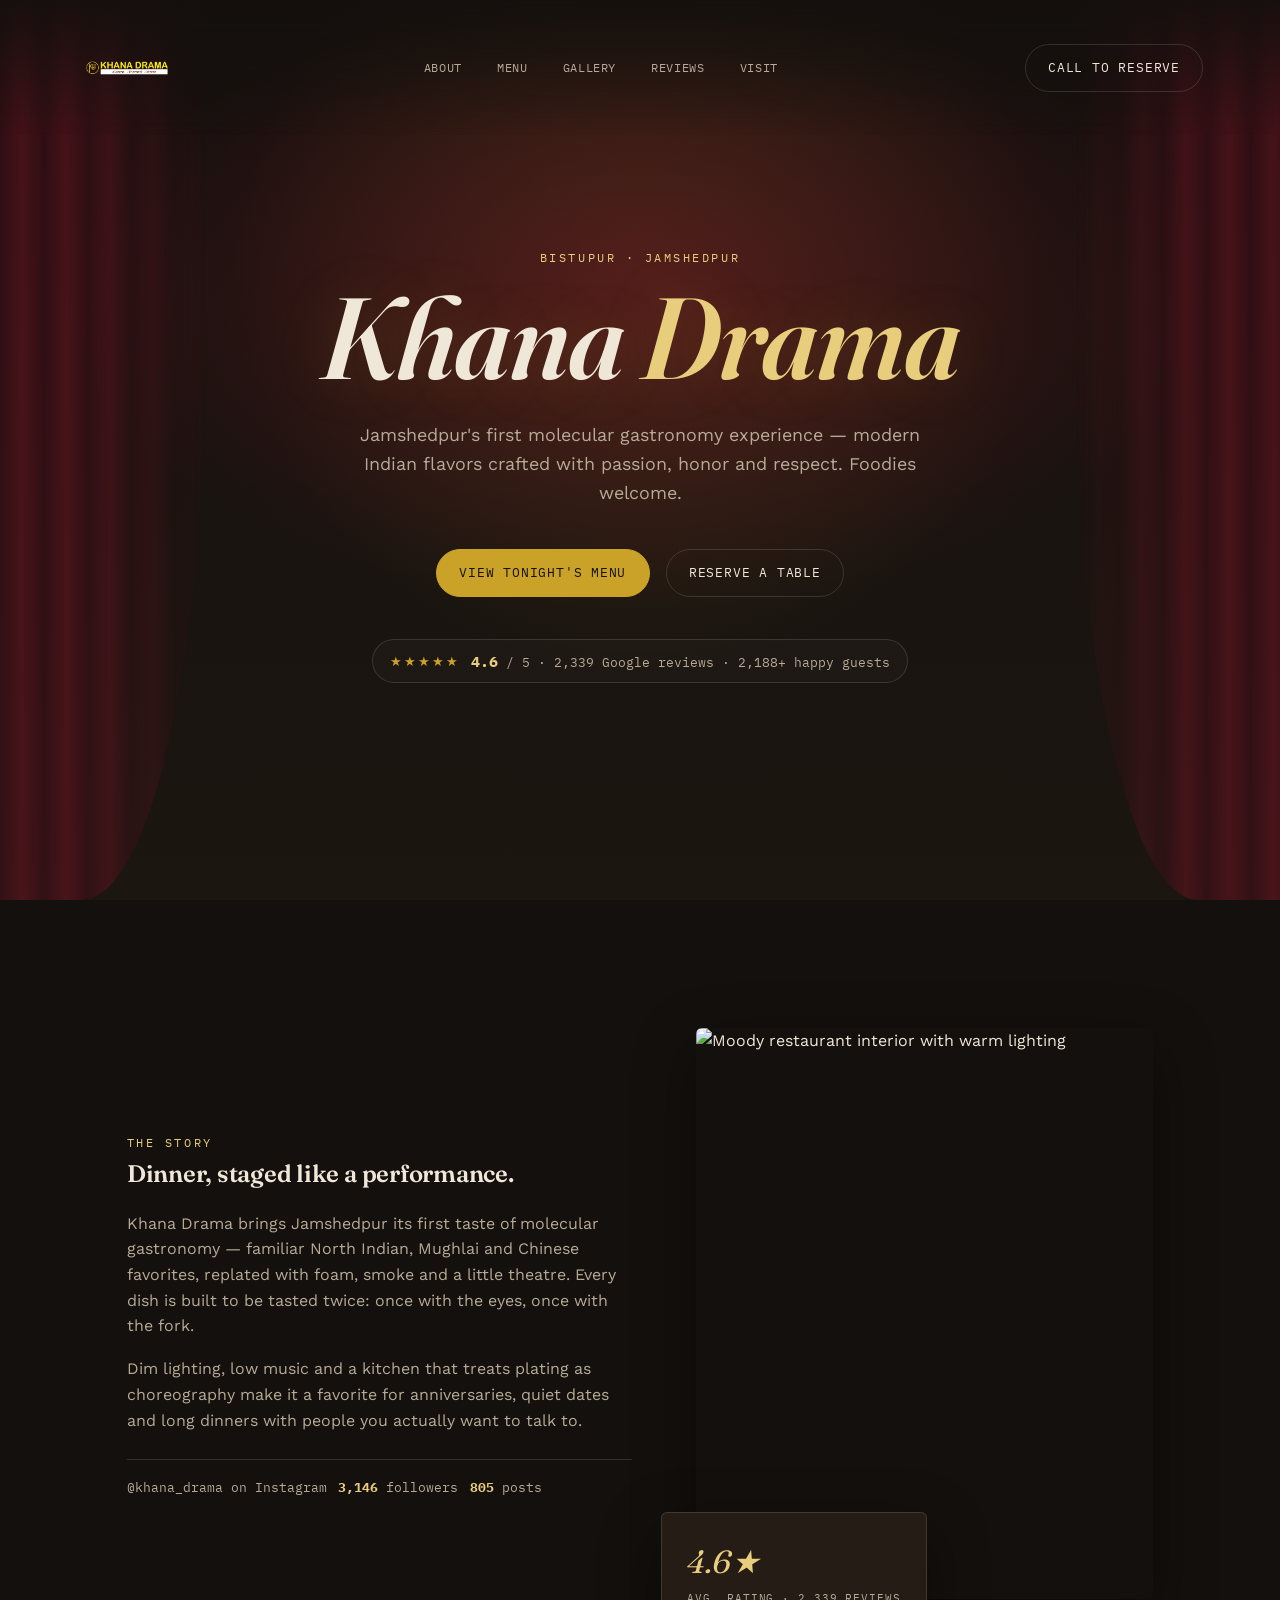
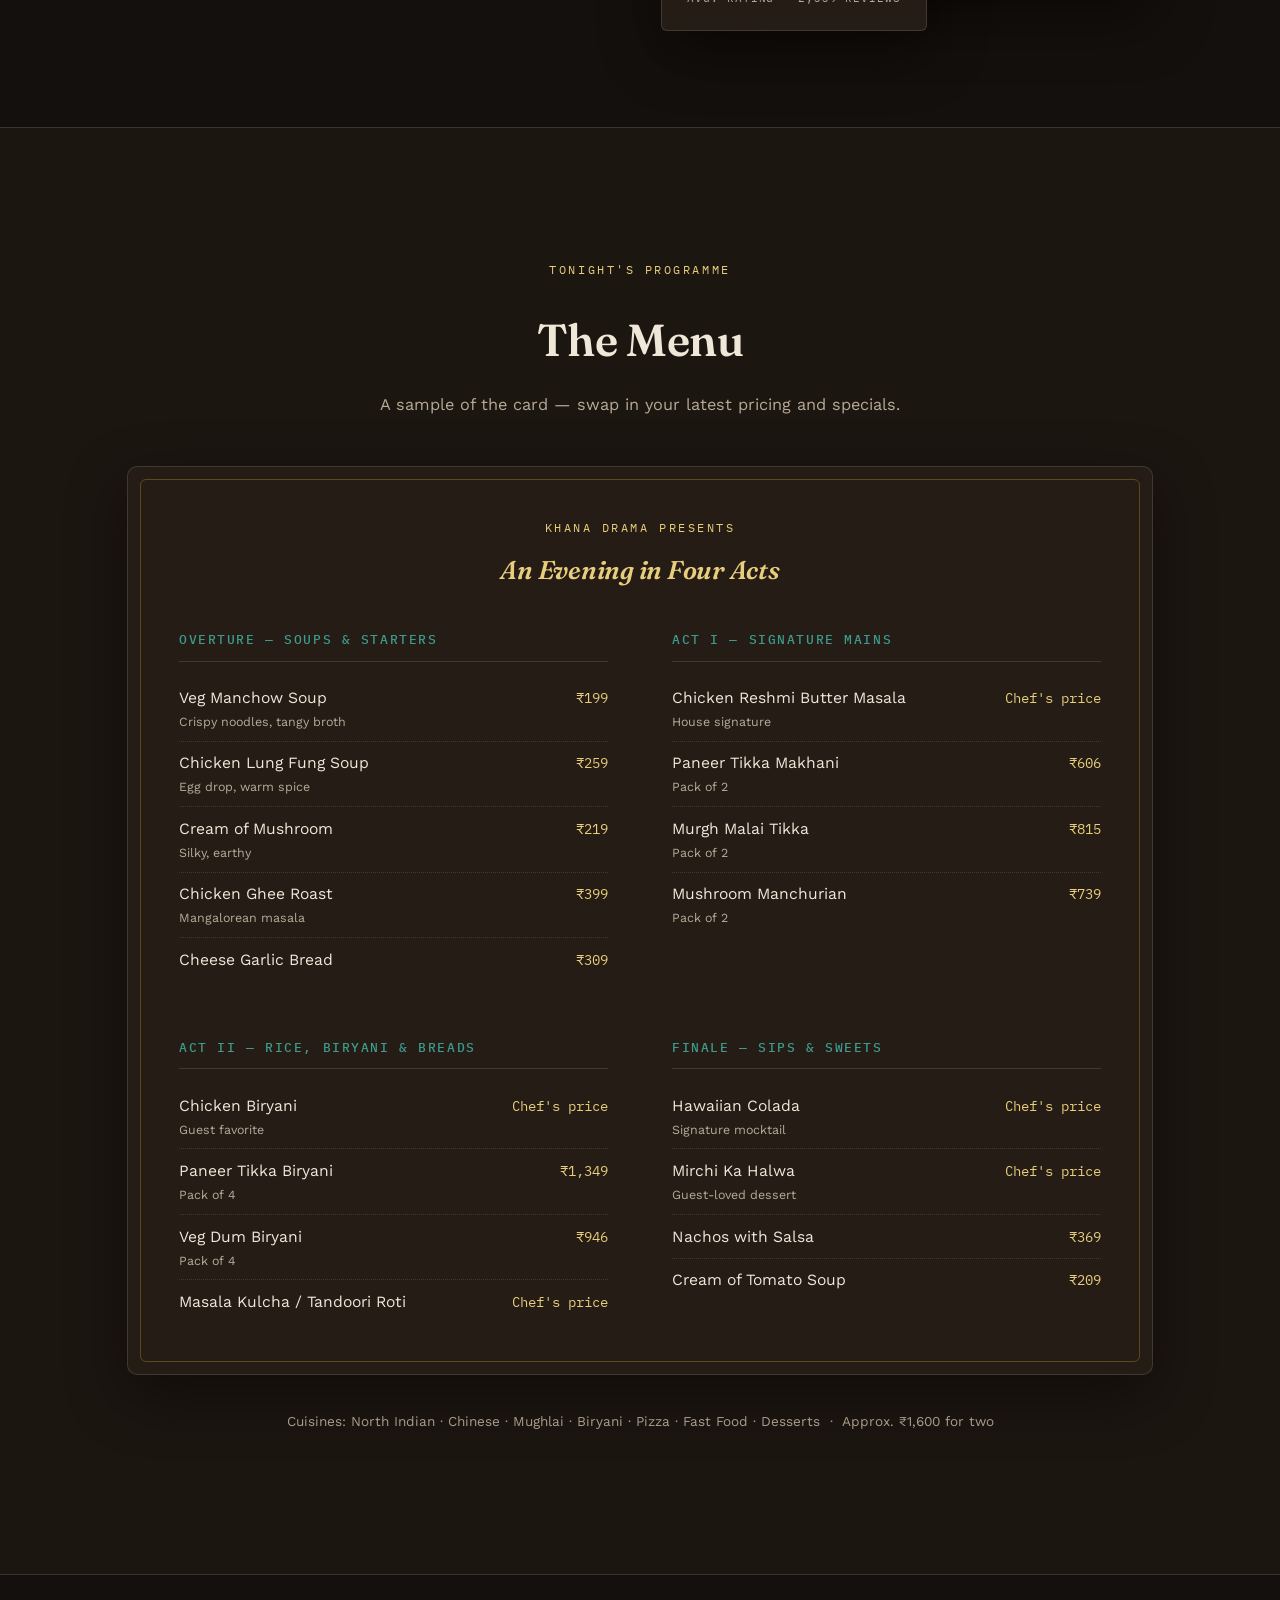
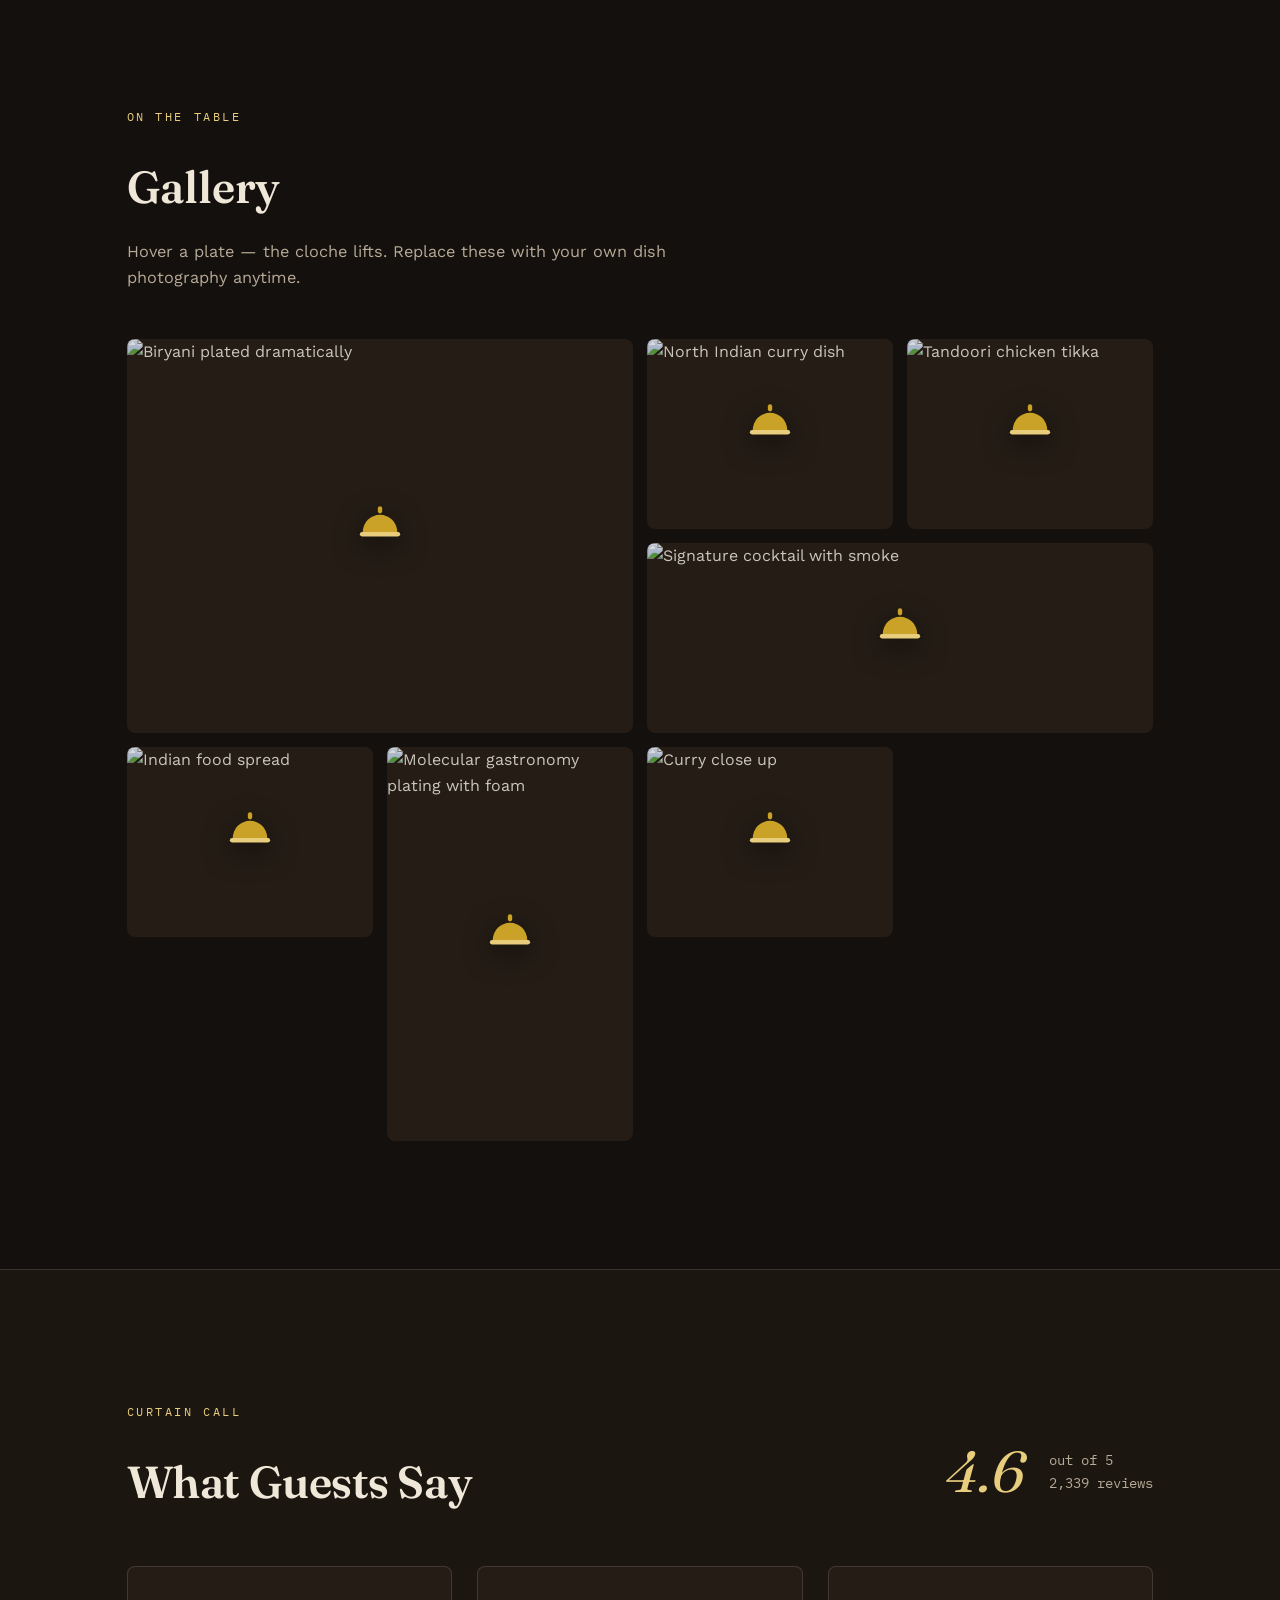
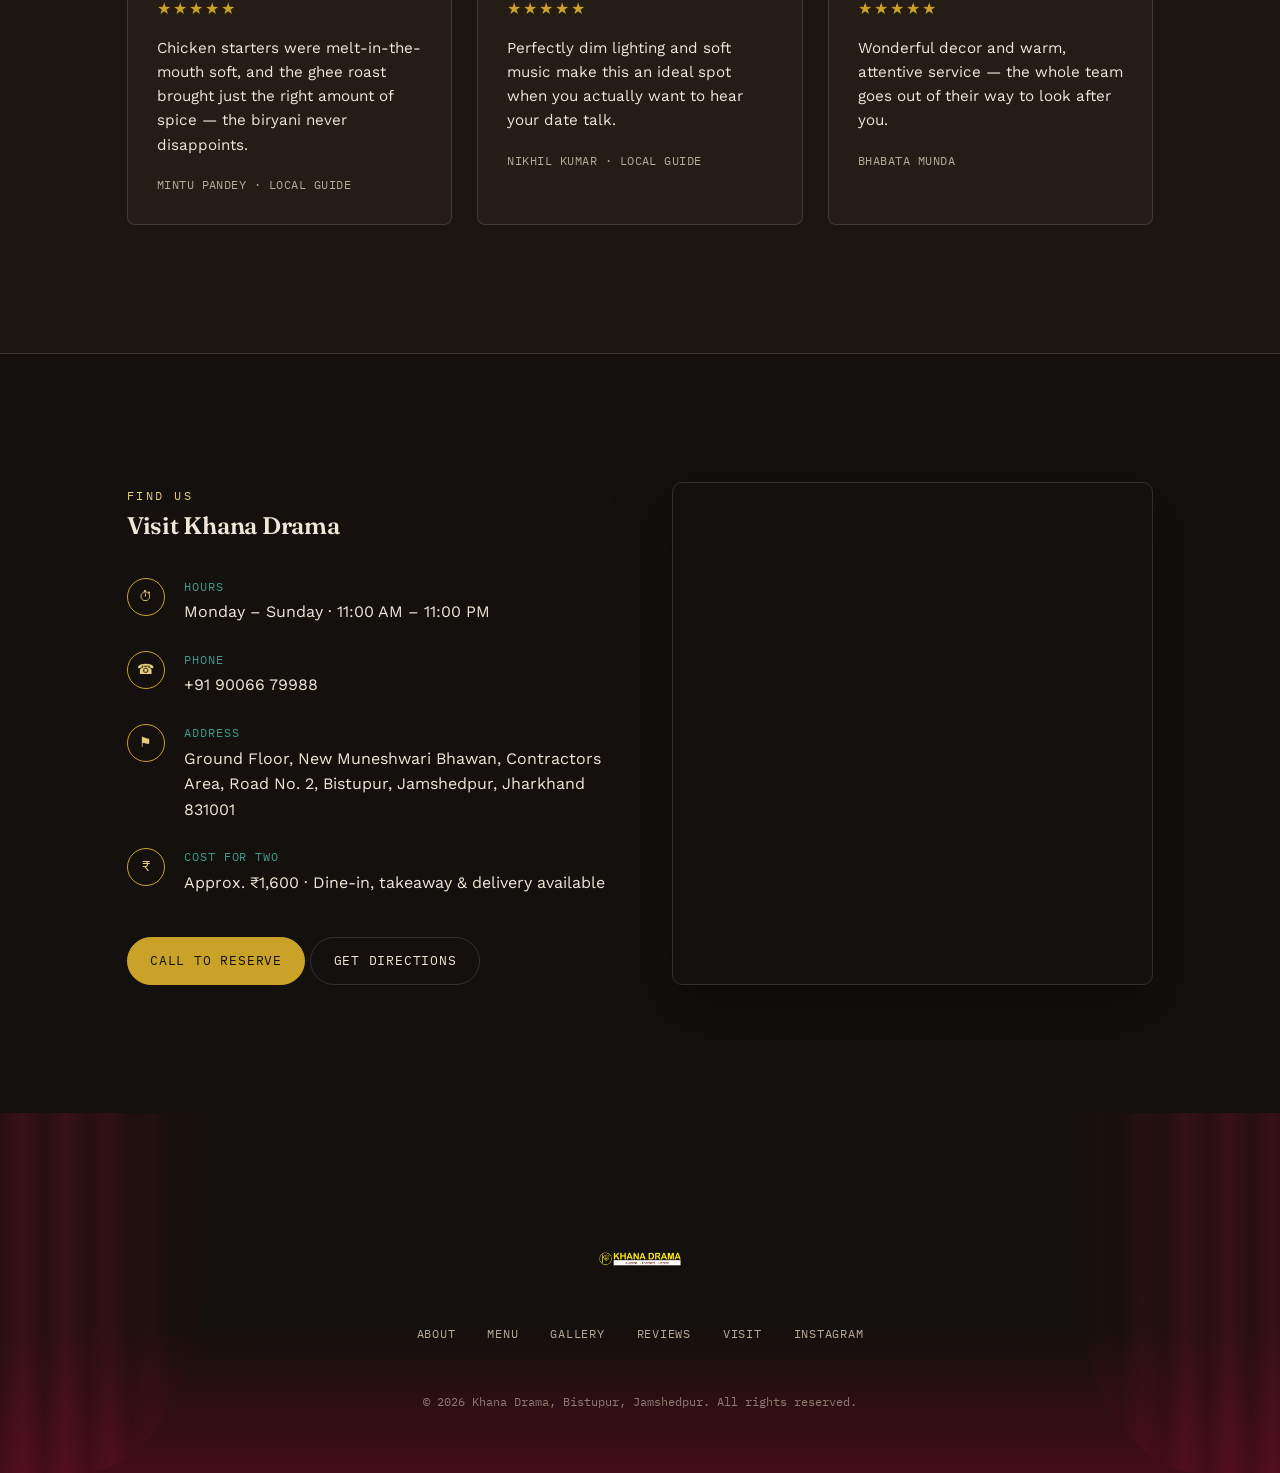
==== index.html @ 97d3f1b1 "Add files via upload" ====
<!doctype html>
<html lang="en">
  <head>
    <meta charset="UTF-8" />
    <meta name="viewport" content="width=device-width, initial-scale=1.0" />
    <title>Khana Drama — Modern Indian Restaurant, Bistupur, Jamshedpur</title>
    <meta
      name="description"
      content="Jamshedpur's first molecular gastronomy experience. Modern Indian dining in Bistupur, Jamshedpur."
    />
    <link rel="preconnect" href="https://fonts.googleapis.com" />
    <link rel="preconnect" href="https://fonts.gstatic.com" crossorigin />
    <link
      href="https://fonts.googleapis.com/css2?family=Fraunces:ital,opsz,wght@0,9..144,400;0,9..144,600;0,9..144,900;1,9..144,500;1,9..144,700&family=Work+Sans:wght@400;500;600;700&family=IBM+Plex+Mono:wght@400;500&display=swap"
      rel="stylesheet"
    />
    <link rel="shortcut icon" href="logo.png" type="image/x-icon" />
    <style>
      :root {
        --stage: #14100d;
        --stage-2: #1c1611;
        --stage-3: #241c15;
        --curtain: #6e1423;
        --curtain-deep: #430d18;
        --gold: #c9a227;
        --gold-soft: #e7cd7c;
        --ivory: #efe7d8;
        --ivory-dim: #b7aa97;
        --teal: #1f6f64;
        --teal-soft: #3e9a8c;
        --line: rgba(239, 231, 216, 0.14);
        --shadow: 0 20px 60px rgba(0, 0, 0, 0.45);
      }

      * {
        box-sizing: border-box;
      }
      html {
        scroll-behavior: smooth;
      }
      body {
        margin: 0;
        background: var(--stage);
        color: var(--ivory);
        font-family: "Work Sans", sans-serif;
        font-size: 16px;
        line-height: 1.6;
        overflow-x: hidden;
      }
      h1,
      h2,
      h3,
      h4 {
        font-family: "Fraunces", serif;
        margin: 0;
        font-weight: 600;
        letter-spacing: -0.01em;
      }
      a {
        color: inherit;
        text-decoration: none;
      }
      img {
        max-width: 100%;
        display: block;
      }
      .eyebrow {
        font-family: "IBM Plex Mono", monospace;
        font-size: 0.72rem;
        letter-spacing: 0.22em;
        text-transform: uppercase;
        color: var(--gold-soft);
      }
      .wrap {
        max-width: 1180px;
        margin: 0 auto;
        padding: 0 6vw;
      }
      section {
        position: relative;
      }
      .btn {
        display: inline-flex;
        align-items: center;
        gap: 0.5em;
        font-family: "IBM Plex Mono", monospace;
        font-size: 0.82rem;
        letter-spacing: 0.06em;
        text-transform: uppercase;
        padding: 0.95em 1.7em;
        border-radius: 999px;
        border: 1px solid var(--gold);
        color: var(--stage);
        background: var(--gold);
        cursor: pointer;
        transition:
          transform 0.25s ease,
          background 0.25s ease,
          color 0.25s ease;
      }
      .btn:hover {
        transform: translateY(-2px);
        background: var(--gold-soft);
      }
      .btn.ghost {
        background: transparent;
        color: var(--ivory);
        border: 1px solid var(--line);
      }
      .btn.ghost:hover {
        border-color: var(--gold);
        color: var(--gold-soft);
        background: rgba(201, 162, 39, 0.08);
      }

      /* ---------- NAV ---------- */
      header {
        position: fixed;
        top: 0;
        left: 0;
        right: 0;
        z-index: 100;
        padding: 1.1em 6vw;
        display: flex;
        align-items: center;
        justify-content: space-between;
        background: linear-gradient(
          180deg,
          rgba(20, 16, 13, 0.92),
          rgba(20, 16, 13, 0)
        );
        backdrop-filter: blur(6px);
        transition:
          padding 0.3s ease,
          background 0.3s ease;
      }
      header.scrolled {
        background: rgba(20, 16, 13, 0.92);
        padding: 0.7em 6vw;
        border-bottom: 1px solid var(--line);
      }
      .brand {
        display: flex;
        align-items: center;
        gap: 0.7em;
        font-family: "Fraunces", serif;
        font-weight: 600;
        font-size: 1.15rem;
        letter-spacing: 0.02em;
      }
      .brand .mark {
        width: 38px;
        height: 38px;
        display: flex;
        align-items: center;
        justify-content: center;
        font-family: "Fraunces", serif;
        font-style: italic;
        flex-shrink: 0;
      }
      nav.links {
        display: flex;
        gap: 2.2em;
        align-items: center;
      }
      nav.links a {
        font-family: "IBM Plex Mono", monospace;
        font-size: 0.78rem;
        letter-spacing: 0.05em;
        text-transform: uppercase;
        color: var(--ivory-dim);
        transition: color 0.2s ease;
      }
      nav.links a:hover {
        color: var(--gold-soft);
      }
      .nav-cta {
        display: flex;
        align-items: center;
        gap: 1.4em;
      }
      .burger {
        display: none;
        background: none;
        border: 1px solid var(--line);
        border-radius: 8px;
        width: 42px;
        height: 42px;
        color: var(--ivory);
        cursor: pointer;
        font-size: 1.1rem;
      }

      /* ---------- HERO ---------- */
      .hero {
        min-height: 100vh;
        display: flex;
        flex-direction: column;
        align-items: center;
        justify-content: center;
        text-align: center;
        padding: 8em 6vw 6em;
        background:
          radial-gradient(
            ellipse 70% 55% at 50% 32%,
            rgba(110, 20, 35, 0.55),
            transparent 65%
          ),
          radial-gradient(
            circle at 50% 30%,
            rgba(201, 162, 39, 0.16),
            transparent 45%
          ),
          linear-gradient(180deg, var(--stage) 0%, var(--stage-2) 100%);
        overflow: hidden;
      }
      .curtain-fold {
        position: absolute;
        top: 0;
        bottom: 0;
        width: 16vw;
        min-width: 120px;
        background: repeating-linear-gradient(
          90deg,
          var(--curtain-deep) 0px,
          var(--curtain) 22px,
          var(--curtain-deep) 44px
        );
        opacity: 0.55;
        filter: drop-shadow(0 0 40px rgba(0, 0, 0, 0.6));
      }
      .curtain-fold.left {
        left: 0;
        border-radius: 0 0 60% 0;
        mask-image: linear-gradient(90deg, black 40%, transparent 100%);
      }
      .curtain-fold.right {
        right: 0;
        border-radius: 0 0 0 60%;
        mask-image: linear-gradient(270deg, black 40%, transparent 100%);
      }

      .hero .eyebrow {
        margin-bottom: 1.4em;
      }
      .hero h1 {
        font-size: clamp(3.2rem, 9vw, 7.2rem);
        font-style: italic;
        font-weight: 600;
        line-height: 0.95;
        color: var(--ivory);
        text-shadow: 0 0 60px rgba(201, 162, 39, 0.18);
      }
      .hero h1 .accent {
        color: var(--gold-soft);
      }
      .hero .tagline {
        max-width: 560px;
        margin: 1.6em auto 0;
        font-size: 1.12rem;
        color: var(--ivory-dim);
      }
      .hero .ctas {
        margin-top: 2.6em;
        display: flex;
        gap: 1em;
        flex-wrap: wrap;
        justify-content: center;
      }
      .rating-pill {
        margin-top: 3.2em;
        display: inline-flex;
        align-items: center;
        gap: 0.9em;
        font-family: "IBM Plex Mono", monospace;
        font-size: 0.82rem;
        color: var(--ivory-dim);
        border: 1px solid var(--line);
        padding: 0.7em 1.3em;
        border-radius: 999px;
        background: rgba(255, 255, 255, 0.02);
      }
      .rating-pill strong {
        color: var(--gold-soft);
        font-size: 0.95rem;
      }
      .stars {
        color: var(--gold);
        letter-spacing: 2px;
      }

      /* ---------- SECTION HEADERS ---------- */
      .section-head {
        margin-bottom: 3em;
        max-width: 640px;
      }
      .section-head h2 {
        font-size: clamp(2rem, 4vw, 2.8rem);
        margin-top: 0.5em;
      }
      .section-head p {
        color: var(--ivory-dim);
        margin-top: 1em;
        font-size: 1.02rem;
      }
      .divider {
        height: 1px;
        background: var(--line);
        width: 100%;
        margin: 0 auto;
      }

      /* ---------- ABOUT ---------- */
      .about {
        padding: 8em 0;
      }
      .about .grid {
        display: grid;
        grid-template-columns: 1.05fr 0.95fr;
        gap: 5vw;
        align-items: center;
      }
      .about-copy p {
        color: var(--ivory-dim);
        margin: 1.1em 0;
      }
      .about-copy .ig {
        margin-top: 2em;
        display: flex;
        align-items: center;
        gap: 0.9em;
        font-family: "IBM Plex Mono", monospace;
        font-size: 0.8rem;
        color: var(--ivory-dim);
        border-top: 1px solid var(--line);
        padding-top: 1.4em;
      }
      .about-copy .ig strong {
        color: var(--gold-soft);
      }
      .about-media {
        position: relative;
      }
      .about-media img {
        border-radius: 6px;
        box-shadow: var(--shadow);
        aspect-ratio: 4/5;
        object-fit: cover;
      }
      .about-media .stat-card {
        position: absolute;
        left: -2.2em;
        bottom: -2em;
        background: var(--stage-3);
        border: 1px solid var(--line);
        border-radius: 6px;
        padding: 1.4em 1.6em;
        box-shadow: var(--shadow);
        min-width: 170px;
      }
      .about-media .stat-card .num {
        font-family: "Fraunces", serif;
        font-size: 2rem;
        color: var(--gold-soft);
        font-style: italic;
      }
      .about-media .stat-card .lbl {
        font-family: "IBM Plex Mono", monospace;
        font-size: 0.7rem;
        color: var(--ivory-dim);
        text-transform: uppercase;
        letter-spacing: 0.08em;
        margin-top: 0.3em;
      }

      /* ---------- MENU / PLAYBILL ---------- */
      .menu-section {
        padding: 8em 0;
        background: var(--stage-2);
        border-top: 1px solid var(--line);
        border-bottom: 1px solid var(--line);
      }
      .playbill {
        background: var(--stage-3);
        border: 1px solid var(--line);
        border-radius: 10px;
        padding: clamp(1.6em, 4vw, 4em);
        position: relative;
        box-shadow: var(--shadow);
      }
      .playbill::before {
        content: "";
        position: absolute;
        inset: 12px;
        border: 1px solid var(--gold);
        border-radius: 6px;
        opacity: 0.35;
        pointer-events: none;
      }
      .playbill-head {
        text-align: center;
        margin-bottom: 2.4em;
      }
      .playbill-head .eyebrow {
        display: block;
      }
      .playbill-head h3 {
        font-style: italic;
        font-size: 1.6rem;
        margin-top: 0.5em;
        color: var(--gold-soft);
      }
      .acts {
        display: grid;
        grid-template-columns: 1fr 1fr;
        gap: 3.5em 4em;
      }
      .act h4 {
        font-family: "IBM Plex Mono", monospace;
        text-transform: uppercase;
        font-size: 0.82rem;
        letter-spacing: 0.12em;
        color: var(--teal-soft);
        border-bottom: 1px solid var(--line);
        padding-bottom: 0.8em;
        margin-bottom: 1.1em;
        font-weight: 500;
      }
      .dish {
        display: flex;
        justify-content: space-between;
        align-items: baseline;
        gap: 1em;
        padding: 0.55em 0;
        border-bottom: 1px dotted rgba(239, 231, 216, 0.14);
      }
      .dish:last-child {
        border-bottom: none;
      }
      .dish .name {
        font-size: 0.98rem;
      }
      .dish .name small {
        display: block;
        color: var(--ivory-dim);
        font-size: 0.78rem;
        margin-top: 0.15em;
      }
      .dish .price {
        font-family: "IBM Plex Mono", monospace;
        color: var(--gold-soft);
        font-size: 0.9rem;
        white-space: nowrap;
      }
      .menu-note {
        text-align: center;
        margin-top: 2.6em;
        color: var(--ivory-dim);
        font-size: 0.85rem;
      }

      /* ---------- GALLERY ---------- */
      .gallery-section {
        padding: 8em 0;
      }
      .gallery-grid {
        display: grid;
        grid-template-columns: repeat(4, 1fr);
        grid-auto-rows: 190px;
        gap: 14px;
      }
      .gallery-grid .cell:nth-child(1) {
        grid-column: span 2;
        grid-row: span 2;
      }
      .gallery-grid .cell:nth-child(4) {
        grid-column: span 2;
      }
      .gallery-grid .cell:nth-child(6) {
        grid-row: span 2;
      }
      .cell {
        position: relative;
        overflow: hidden;
        border-radius: 8px;
        background: var(--stage-3);
      }
      .cell img {
        width: 100%;
        height: 100%;
        object-fit: cover;
        transition:
          transform 0.6s ease,
          filter 0.6s ease;
        filter: grayscale(15%) brightness(0.85);
      }
      .cell:hover img {
        transform: scale(1.07);
        filter: grayscale(0%) brightness(0.55);
      }
      .cloche {
        position: absolute;
        inset: 0;
        display: flex;
        flex-direction: column;
        align-items: center;
        justify-content: center;
        gap: 0.6em;
        pointer-events: none;
      }
      .cloche svg {
        width: 46px;
        height: 46px;
        transition:
          transform 0.55s cubic-bezier(0.2, 0.9, 0.3, 1.4),
          opacity 0.4s ease;
        filter: drop-shadow(0 8px 14px rgba(0, 0, 0, 0.5));
      }
      .cell:hover .cloche svg {
        transform: translateY(-34px) rotate(-8deg);
      }
      .cloche .dish-label {
        font-family: "IBM Plex Mono", monospace;
        font-size: 0.75rem;
        letter-spacing: 0.05em;
        color: var(--ivory);
        text-transform: uppercase;
        text-align: center;
        opacity: 0;
        transform: translateY(8px);
        transition:
          opacity 0.45s ease 0.1s,
          transform 0.45s ease 0.1s;
        padding: 0 1em;
      }
      .cell:hover .dish-label {
        opacity: 1;
        transform: translateY(0);
      }

      /* ---------- REVIEWS ---------- */
      .reviews-section {
        padding: 8em 0;
        background: var(--stage-2);
        border-top: 1px solid var(--line);
        border-bottom: 1px solid var(--line);
      }
      .reviews-top {
        display: flex;
        justify-content: space-between;
        align-items: flex-end;
        flex-wrap: wrap;
        gap: 2em;
        margin-bottom: 3em;
      }
      .agg {
        display: flex;
        align-items: center;
        gap: 1.6em;
      }
      .agg .score {
        font-family: "Fraunces", serif;
        font-style: italic;
        font-size: 3.6rem;
        color: var(--gold-soft);
      }
      .agg .meta {
        color: var(--ivory-dim);
        font-size: 0.88rem;
        font-family: "IBM Plex Mono", monospace;
      }
      .review-grid {
        display: grid;
        grid-template-columns: repeat(3, 1fr);
        gap: 1.6em;
      }
      .review-card {
        background: var(--stage-3);
        border: 1px solid var(--line);
        border-radius: 8px;
        padding: 1.8em;
      }
      .review-card .stars {
        margin-bottom: 0.9em;
        display: block;
      }
      .review-card p {
        color: var(--ivory);
        font-size: 0.95rem;
        margin: 0 0 1.2em;
      }
      .review-card .who {
        font-family: "IBM Plex Mono", monospace;
        font-size: 0.76rem;
        color: var(--ivory-dim);
        text-transform: uppercase;
        letter-spacing: 0.04em;
      }

      /* ---------- VISIT / CONTACT ---------- */
      .visit-section {
        padding: 8em 0;
      }
      .visit-grid {
        display: grid;
        grid-template-columns: 1fr 1fr;
        gap: 5vw;
      }
      .info-list {
        list-style: none;
        margin: 2em 0 0;
        padding: 0;
        display: flex;
        flex-direction: column;
        gap: 1.6em;
      }
      .info-list li {
        display: flex;
        gap: 1.2em;
        align-items: flex-start;
      }
      .info-list .ico {
        width: 38px;
        height: 38px;
        border-radius: 50%;
        border: 1px solid var(--gold);
        flex-shrink: 0;
        display: flex;
        align-items: center;
        justify-content: center;
        color: var(--gold-soft);
        font-family: "IBM Plex Mono", monospace;
        font-size: 0.85rem;
      }
      .info-list .lbl {
        font-family: "IBM Plex Mono", monospace;
        font-size: 0.72rem;
        text-transform: uppercase;
        letter-spacing: 0.08em;
        color: var(--teal-soft);
        margin-bottom: 0.3em;
      }
      .info-list .val {
        color: var(--ivory);
      }
      .map-frame {
        border-radius: 10px;
        overflow: hidden;
        border: 1px solid var(--line);
        box-shadow: var(--shadow);
        height: 100%;
        min-height: 420px;
      }
      .map-frame iframe {
        width: 100%;
        height: 100%;
        min-height: 420px;
        border: 0;
        filter: grayscale(35%) contrast(1.05) invert(0.92) brightness(0.95);
      }

      /* ---------- FOOTER ---------- */
      footer {
        padding: 6em 0 3em;
        position: relative;
        background: linear-gradient(
          0deg,
          var(--curtain-deep) 0%,
          var(--stage) 40%
        );
        text-align: center;
        overflow: hidden;
      }
      footer .curtain-fold {
        opacity: 0.4;
      }
      footer .brand {
        justify-content: center;
        font-size: 1.6rem;
        margin-bottom: 0.6em;
      }
      footer .tagline {
        color: var(--ivory-dim);
        font-size: 0.95rem;
        margin-bottom: 2.4em;
      }
      .footer-links {
        display: flex;
        gap: 2em;
        justify-content: center;
        flex-wrap: wrap;
        margin-bottom: 3em;
      }
      .footer-links a {
        font-family: "IBM Plex Mono", monospace;
        font-size: 0.78rem;
        text-transform: uppercase;
        letter-spacing: 0.06em;
        color: var(--ivory-dim);
      }
      .footer-links a:hover {
        color: var(--gold-soft);
      }
      .fine {
        color: var(--ivory-dim);
        font-size: 0.78rem;
        font-family: "IBM Plex Mono", monospace;
        opacity: 0.7;
      }

      .reveal {
        opacity: 0;
        transform: translateY(24px);
        transition:
          opacity 0.7s ease,
          transform 0.7s ease;
      }
      .reveal.in {
        opacity: 1;
        transform: translateY(0);
      }

      @media (max-width: 900px) {
        nav.links,
        .nav-cta .btn.ghost {
          display: none;
        }
        .burger {
          display: flex;
          align-items: center;
          justify-content: center;
        }
        .about .grid,
        .visit-grid {
          grid-template-columns: 1fr;
        }
        .about-media .stat-card {
          left: 1em;
        }
        .acts {
          grid-template-columns: 1fr;
        }
        .gallery-grid {
          grid-template-columns: repeat(2, 1fr);
          grid-auto-rows: 150px;
        }
        .gallery-grid .cell:nth-child(1) {
          grid-column: span 2;
        }
        .review-grid {
          grid-template-columns: 1fr;
        }
      }
      @media (prefers-reduced-motion: reduce) {
        * {
          transition: none !important;
          animation: none !important;
        }
      }
    </style>
  </head>
  <body>
    <header id="siteHeader">
      <a href="#hero"><div class="brand"><span style="height: 100px; width: 100px;" class="mark" ><img src="logo.png" alt="Logo"></span></div></a>
      <nav class="links">
        <a href="#about">About</a>
        <a href="#menu">Menu</a>
        <a href="#gallery">Gallery</a>
        <a href="#reviews">Reviews</a>
        <a href="#visit">Visit</a>
      </nav>
      <div class="nav-cta">
        <a class="btn ghost" href="tel:+919006679988">Call to Reserve</a>
        <button
          class="burger"
          aria-label="Menu"
          onclick="document.getElementById('mnav').classList.toggle('open')"
        >
          ☰
        </button>
      </div>
    </header>

    <div
      id="mnav"
      style="
        display: none;
        position: fixed;
        inset: 0;
        z-index: 99;
        background: rgba(20, 16, 13, 0.98);
        flex-direction: column;
        align-items: center;
        justify-content: center;
        gap: 2em;
      "
    >
      <a
        href="#about"
        onclick="document.getElementById('mnav').classList.remove('open')"
        style="
          font-family: &quot;Fraunces&quot;, serif;
          font-size: 1.6rem;
          color: var(--ivory);
        "
        >About</a
      >
      <a
        href="#menu"
        onclick="document.getElementById('mnav').classList.remove('open')"
        style="
          font-family: &quot;Fraunces&quot;, serif;
          font-size: 1.6rem;
          color: var(--ivory);
        "
        >Menu</a
      >
      <a
        href="#gallery"
        onclick="document.getElementById('mnav').classList.remove('open')"
        style="
          font-family: &quot;Fraunces&quot;, serif;
          font-size: 1.6rem;
          color: var(--ivory);
        "
        >Gallery</a
      >
      <a
        href="#reviews"
        onclick="document.getElementById('mnav').classList.remove('open')"
        style="
          font-family: &quot;Fraunces&quot;, serif;
          font-size: 1.6rem;
          color: var(--ivory);
        "
        >Reviews</a
      >
      <a
        href="#visit"
        onclick="document.getElementById('mnav').classList.remove('open')"
        style="
          font-family: &quot;Fraunces&quot;, serif;
          font-size: 1.6rem;
          color: var(--ivory);
        "
        >Visit</a
      >
    </div>

    <!-- ================= HERO ================= -->
    <section class="hero" id="hero">
      <div class="curtain-fold left"></div>
      <div class="curtain-fold right"></div>
      <span class="eyebrow">Bistupur · Jamshedpur</span>
      <h1>Khana <span class="accent">Drama</span></h1>
      <p class="tagline">
        Jamshedpur's first molecular gastronomy experience — modern Indian
        flavors crafted with passion, honor and respect. Foodies welcome.
      </p>
      <div class="ctas">
        <a class="btn" href="#menu">View Tonight's Menu</a>
        <a class="btn ghost" href="#visit">Reserve a Table</a>
      </div>
      <div class="rating-pill">
        <span class="stars">★★★★★</span>
        <span
          ><strong>4.6</strong> / 5 · 2,339 Google reviews · 2,188+ happy
          guests</span
        >
      </div>
    </section>

    <!-- ================= ABOUT ================= -->
    <section class="about" id="about">
      <div class="wrap grid reveal">
        <div class="about-copy">
          <span class="eyebrow">The Story</span>
          <h2>Dinner, staged like a performance.</h2>
          <p>
            Khana Drama brings Jamshedpur its first taste of molecular
            gastronomy — familiar North Indian, Mughlai and Chinese favorites,
            replated with foam, smoke and a little theatre. Every dish is built
            to be tasted twice: once with the eyes, once with the fork.
          </p>
          <p>
            Dim lighting, low music and a kitchen that treats plating as
            choreography make it a favorite for anniversaries, quiet dates and
            long dinners with people you actually want to talk to.
          </p>
          <div class="ig">
            <span>@khana_drama on Instagram</span>
            <span><strong>3,146</strong> followers</span>
            <span><strong>805</strong> posts</span>
          </div>
        </div>
        <div class="about-media">
          <img
            src="https://images.unsplash.com/photo-1414235077428-338989a2e8c0?auto=format&fit=crop&w=900&q=80"
            alt="Moody restaurant interior with warm lighting"
          />
          <div class="stat-card">
            <div class="num">4.6★</div>
            <div class="lbl">Avg. rating · 2,339 reviews</div>
          </div>
        </div>
      </div>
    </section>

    <!-- ================= MENU (PLAYBILL) ================= -->
    <section class="menu-section" id="menu">
      <div class="wrap reveal">
        <div
          class="section-head"
          style="margin: 0 auto 3em; text-align: center"
        >
          <span class="eyebrow">Tonight's Programme</span>
          <h2>The Menu</h2>
          <p>
            A sample of the card — swap in your latest pricing and specials.
          </p>
        </div>

        <div class="playbill">
          <div class="playbill-head">
            <span class="eyebrow">Khana Drama presents</span>
            <h3>An Evening in Four Acts</h3>
          </div>

          <div class="acts">
            <div class="act">
              <h4>Overture — Soups &amp; Starters</h4>
              <div class="dish">
                <div class="name">
                  Veg Manchow Soup<small>Crispy noodles, tangy broth</small>
                </div>
                <div class="price">₹199</div>
              </div>
              <div class="dish">
                <div class="name">
                  Chicken Lung Fung Soup<small>Egg drop, warm spice</small>
                </div>
                <div class="price">₹259</div>
              </div>
              <div class="dish">
                <div class="name">
                  Cream of Mushroom<small>Silky, earthy</small>
                </div>
                <div class="price">₹219</div>
              </div>
              <div class="dish">
                <div class="name">
                  Chicken Ghee Roast<small>Mangalorean masala</small>
                </div>
                <div class="price">₹399</div>
              </div>
              <div class="dish">
                <div class="name">Cheese Garlic Bread</div>
                <div class="price">₹309</div>
              </div>
            </div>

            <div class="act">
              <h4>Act I — Signature Mains</h4>
              <div class="dish">
                <div class="name">
                  Chicken Reshmi Butter Masala<small>House signature</small>
                </div>
                <div class="price">Chef's price</div>
              </div>
              <div class="dish">
                <div class="name">
                  Paneer Tikka Makhani <small>Pack of 2</small>
                </div>
                <div class="price">₹606</div>
              </div>
              <div class="dish">
                <div class="name">
                  Murgh Malai Tikka <small>Pack of 2</small>
                </div>
                <div class="price">₹815</div>
              </div>
              <div class="dish">
                <div class="name">
                  Mushroom Manchurian <small>Pack of 2</small>
                </div>
                <div class="price">₹739</div>
              </div>
            </div>

            <div class="act">
              <h4>Act II — Rice, Biryani &amp; Breads</h4>
              <div class="dish">
                <div class="name">
                  Chicken Biryani<small>Guest favorite</small>
                </div>
                <div class="price">Chef's price</div>
              </div>
              <div class="dish">
                <div class="name">
                  Paneer Tikka Biryani <small>Pack of 4</small>
                </div>
                <div class="price">₹1,349</div>
              </div>
              <div class="dish">
                <div class="name">Veg Dum Biryani <small>Pack of 4</small></div>
                <div class="price">₹946</div>
              </div>
              <div class="dish">
                <div class="name">Masala Kulcha / Tandoori Roti</div>
                <div class="price">Chef's price</div>
              </div>
            </div>

            <div class="act">
              <h4>Finale — Sips &amp; Sweets</h4>
              <div class="dish">
                <div class="name">
                  Hawaiian Colada<small>Signature mocktail</small>
                </div>
                <div class="price">Chef's price</div>
              </div>
              <div class="dish">
                <div class="name">
                  Mirchi Ka Halwa<small>Guest-loved dessert</small>
                </div>
                <div class="price">Chef's price</div>
              </div>
              <div class="dish">
                <div class="name">Nachos with Salsa</div>
                <div class="price">₹369</div>
              </div>
              <div class="dish">
                <div class="name">Cream of Tomato Soup</div>
                <div class="price">₹209</div>
              </div>
            </div>
          </div>
        </div>
        <p class="menu-note">
          Cuisines: North Indian · Chinese · Mughlai · Biryani · Pizza · Fast
          Food · Desserts &nbsp;·&nbsp; Approx. ₹1,600 for two
        </p>
      </div>
    </section>

    <!-- ================= GALLERY ================= -->
    <section class="gallery-section" id="gallery">
      <div class="wrap reveal">
        <div class="section-head">
          <span class="eyebrow">On The Table</span>
          <h2>Gallery</h2>
          <p>
            Hover a plate — the cloche lifts. Replace these with your own dish
            photography anytime.
          </p>
        </div>
        <div class="gallery-grid">
          <div class="cell">
            <img
              src="https://images.unsplash.com/photo-1631515243349-e0cb75fb8d3a?auto=format&fit=crop&w=900&q=80"
              alt="Biryani plated dramatically"
            />
            <div class="cloche">
              <svg viewBox="0 0 64 64" fill="none">
                <path d="M8 46h48a24 24 0 0 0-48 0Z" fill="#C9A227" />
                <rect
                  x="4"
                  y="46"
                  width="56"
                  height="6"
                  rx="3"
                  fill="#E7CD7C"
                />
                <rect
                  x="29"
                  y="10"
                  width="6"
                  height="10"
                  rx="3"
                  fill="#C9A227"
                />
              </svg>
              <span class="dish-label">Chicken Biryani</span>
            </div>
          </div>
          <div class="cell">
            <img
              src="https://images.unsplash.com/photo-1585937421612-70a008356fbe?auto=format&fit=crop&w=700&q=80"
              alt="North Indian curry dish"
            />
            <div class="cloche">
              <svg viewBox="0 0 64 64" fill="none">
                <path d="M8 46h48a24 24 0 0 0-48 0Z" fill="#C9A227" />
                <rect
                  x="4"
                  y="46"
                  width="56"
                  height="6"
                  rx="3"
                  fill="#E7CD7C"
                />
                <rect
                  x="29"
                  y="10"
                  width="6"
                  height="10"
                  rx="3"
                  fill="#C9A227"
                />
              </svg>
              <span class="dish-label">Butter Masala</span>
            </div>
          </div>
          <div class="cell">
            <img
              src="https://images.unsplash.com/photo-1599487488170-d11ec9c172f0?auto=format&fit=crop&w=700&q=80"
              alt="Tandoori chicken tikka"
            />
            <div class="cloche">
              <svg viewBox="0 0 64 64" fill="none">
                <path d="M8 46h48a24 24 0 0 0-48 0Z" fill="#C9A227" />
                <rect
                  x="4"
                  y="46"
                  width="56"
                  height="6"
                  rx="3"
                  fill="#E7CD7C"
                />
                <rect
                  x="29"
                  y="10"
                  width="6"
                  height="10"
                  rx="3"
                  fill="#C9A227"
                />
              </svg>
              <span class="dish-label">Murgh Malai Tikka</span>
            </div>
          </div>
          <div class="cell">
            <img
              src="https://images.unsplash.com/photo-1551024506-0bccd828d307?auto=format&fit=crop&w=900&q=80"
              alt="Signature cocktail with smoke"
            />
            <div class="cloche">
              <svg viewBox="0 0 64 64" fill="none">
                <path d="M8 46h48a24 24 0 0 0-48 0Z" fill="#C9A227" />
                <rect
                  x="4"
                  y="46"
                  width="56"
                  height="6"
                  rx="3"
                  fill="#E7CD7C"
                />
                <rect
                  x="29"
                  y="10"
                  width="6"
                  height="10"
                  rx="3"
                  fill="#C9A227"
                />
              </svg>
              <span class="dish-label">Hawaiian Colada</span>
            </div>
          </div>
          <div class="cell">
            <img
              src="https://images.unsplash.com/photo-1596797038530-2c107229654b?auto=format&fit=crop&w=700&q=80"
              alt="Indian food spread"
            />
            <div class="cloche">
              <svg viewBox="0 0 64 64" fill="none">
                <path d="M8 46h48a24 24 0 0 0-48 0Z" fill="#C9A227" />
                <rect
                  x="4"
                  y="46"
                  width="56"
                  height="6"
                  rx="3"
                  fill="#E7CD7C"
                />
                <rect
                  x="29"
                  y="10"
                  width="6"
                  height="10"
                  rx="3"
                  fill="#C9A227"
                />
              </svg>
              <span class="dish-label">Chef's Spread</span>
            </div>
          </div>
          <div class="cell">
            <img
              src="https://images.unsplash.com/photo-1424847651672-bf20a4b0982b?auto=format&fit=crop&w=700&q=80"
              alt="Molecular gastronomy plating with foam"
            />
            <div class="cloche">
              <svg viewBox="0 0 64 64" fill="none">
                <path d="M8 46h48a24 24 0 0 0-48 0Z" fill="#C9A227" />
                <rect
                  x="4"
                  y="46"
                  width="56"
                  height="6"
                  rx="3"
                  fill="#E7CD7C"
                />
                <rect
                  x="29"
                  y="10"
                  width="6"
                  height="10"
                  rx="3"
                  fill="#C9A227"
                />
              </svg>
              <span class="dish-label">Molecular Plating</span>
            </div>
          </div>
          <div class="cell">
            <img
              src="https://images.unsplash.com/photo-1546833999-b9f581a1996d?auto=format&fit=crop&w=700&q=80"
              alt="Curry close up"
            />
            <div class="cloche">
              <svg viewBox="0 0 64 64" fill="none">
                <path d="M8 46h48a24 24 0 0 0-48 0Z" fill="#C9A227" />
                <rect
                  x="4"
                  y="46"
                  width="56"
                  height="6"
                  rx="3"
                  fill="#E7CD7C"
                />
                <rect
                  x="29"
                  y="10"
                  width="6"
                  height="10"
                  rx="3"
                  fill="#C9A227"
                />
              </svg>
              <span class="dish-label">House Curry</span>
            </div>
          </div>
        </div>
      </div>
    </section>

    <!-- ================= REVIEWS ================= -->
    <section class="reviews-section" id="reviews">
      <div class="wrap reveal">
        <div class="reviews-top">
          <div class="section-head" style="margin-bottom: 0">
            <span class="eyebrow">Curtain Call</span>
            <h2>What Guests Say</h2>
          </div>
          <div class="agg">
            <div class="score">4.6</div>
            <div class="meta">out of 5<br />2,339 reviews</div>
          </div>
        </div>
        <div class="review-grid">
          <div class="review-card">
            <span class="stars">★★★★★</span>
            <p>
              Chicken starters were melt-in-the-mouth soft, and the ghee roast
              brought just the right amount of spice — the biryani never
              disappoints.
            </p>
            <div class="who">Mintu Pandey · Local Guide</div>
          </div>
          <div class="review-card">
            <span class="stars">★★★★★</span>
            <p>
              Perfectly dim lighting and soft music make this an ideal spot when
              you actually want to hear your date talk.
            </p>
            <div class="who">Nikhil Kumar · Local Guide</div>
          </div>
          <div class="review-card">
            <span class="stars">★★★★★</span>
            <p>
              Wonderful decor and warm, attentive service — the whole team goes
              out of their way to look after you.
            </p>
            <div class="who">Bhabata Munda</div>
          </div>
        </div>
      </div>
    </section>

    <!-- ================= VISIT / CONTACT ================= -->
    <section class="visit-section" id="visit">
      <div class="wrap visit-grid reveal">
        <div>
          <span class="eyebrow">Find Us</span>
          <h2>Visit Khana Drama</h2>
          <ul class="info-list">
            <li>
              <div class="ico">⏱</div>
              <div>
                <div class="lbl">Hours</div>
                <div class="val">Monday – Sunday · 11:00 AM – 11:00 PM</div>
              </div>
            </li>
            <li>
              <div class="ico">☎</div>
              <div>
                <div class="lbl">Phone</div>
                <div class="val">
                  <a href="tel:+919006679988">+91 90066 79988</a>
                </div>
              </div>
            </li>
            <li>
              <div class="ico">⚑</div>
              <div>
                <div class="lbl">Address</div>
                <div class="val">
                  Ground Floor, New Muneshwari Bhawan, Contractors Area, Road
                  No. 2, Bistupur, Jamshedpur, Jharkhand 831001
                </div>
              </div>
            </li>
            <li>
              <div class="ico">₹</div>
              <div>
                <div class="lbl">Cost for two</div>
                <div class="val">
                  Approx. ₹1,600 · Dine-in, takeaway &amp; delivery available
                </div>
              </div>
            </li>
          </ul>
          <div class="ctas" style="margin-top: 2.6em">
            <a class="btn" href="tel:+919006679988">Call to Reserve</a>
            <a
              class="btn ghost"
              href="https://maps.app.goo.gl/h4MGrNnnMkyNUkUg8"
              target="_blank"
              rel="noopener"
              >Get Directions</a
            >
          </div>
        </div>
        <div class="map-frame">
          <iframe
            src="https://www.google.com/maps/embed?pb=!1m18!1m12!1m3!1d3681224.386065992!2d79.13419593585537!3d25.706222156025397!2m3!1f0!2f0!3f0!3m2!1i1024!2i768!4f13.1!3m3!1m2!1s0x39f5e3331e633741%3A0x9b5e88c0d90e40c1!2sKhana%20Drama!5e0!3m2!1sen!2sin!4v1783512670383!5m2!1sen!2sin"
            loading="lazy"
            referrerpolicy="strict-origin-when-cross-origin"
            allowfullscreen
          ></iframe>
        </div>
      </div>
    </section>

    <!-- ================= FOOTER ================= -->
    <footer>
      <div class="curtain-fold left"></div>
      <div class="curtain-fold right"></div>
      <div class="wrap">
        <div class="brand" style="justify-content: center">
          <span class="mark" style="height: 100px; width: 100px;" ><img src="logo.png" alt="Logo"></span>
        </div>
        <div class="footer-links">
          <a href="#about">About</a>
          <a href="#menu">Menu</a>
          <a href="#gallery">Gallery</a>
          <a href="#reviews">Reviews</a>
          <a href="#visit">Visit</a>
          <a
            href="https://www.instagram.com/khana_drama/"
            target="_blank"
            rel="noopener"
            >Instagram</a
          >
        </div>
        <p class="fine">
          © 2026 Khana Drama, Bistupur, Jamshedpur. All rights reserved.
        </p>
      </div>
    </footer>

    <script>
      // sticky header shrink
      const header = document.getElementById("siteHeader");
      window.addEventListener("scroll", () => {
        header.classList.toggle("scrolled", window.scrollY > 40);
      });

      // mobile nav display toggle helper
      const mnav = document.getElementById("mnav");
      document.querySelector(".burger").addEventListener("click", () => {
        const isOpen = mnav.style.display === "flex";
        mnav.style.display = isOpen ? "none" : "flex";
      });

      // scroll reveal
      const observer = new IntersectionObserver(
        (entries) => {
          entries.forEach((e) => {
            if (e.isIntersecting) {
              e.target.classList.add("in");
            }
          });
        },
        { threshold: 0.12 },
      );
      document
        .querySelectorAll(".reveal")
        .forEach((el) => observer.observe(el));
    </script>
  </body>
</html>
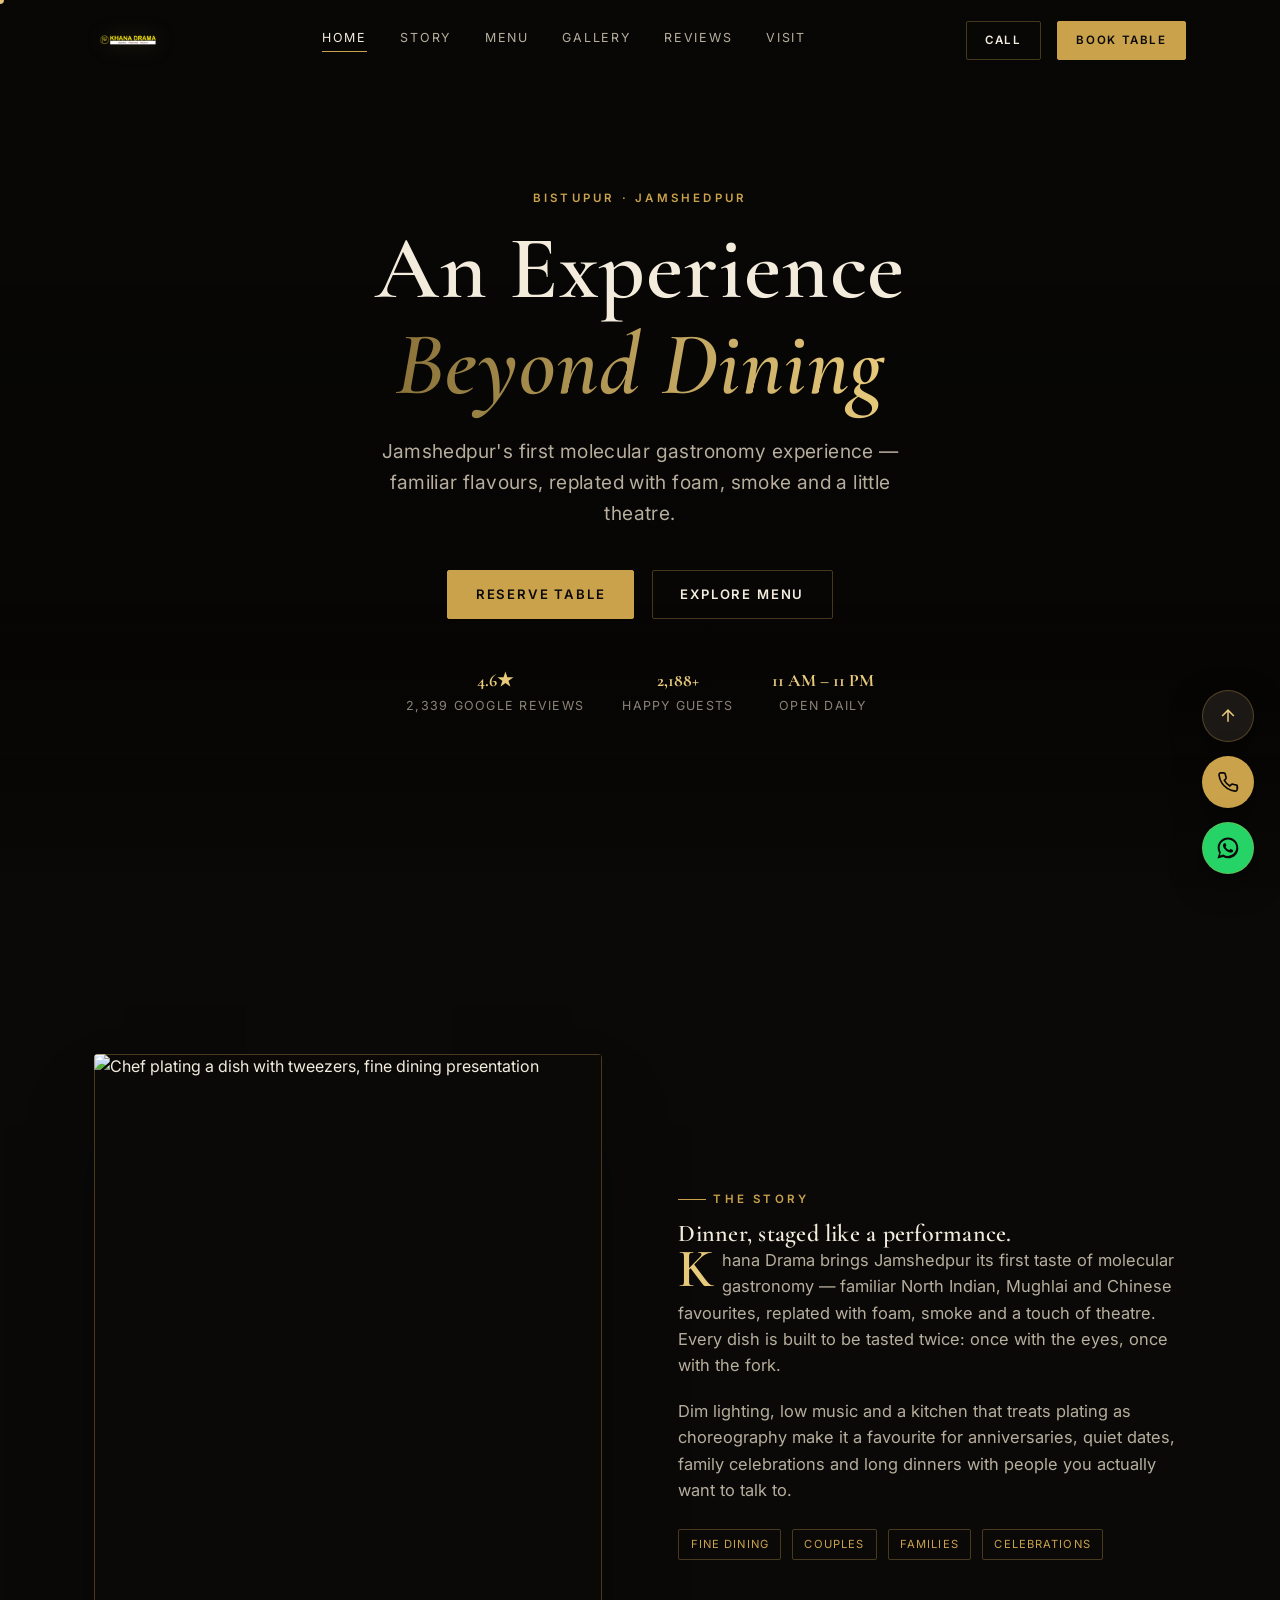
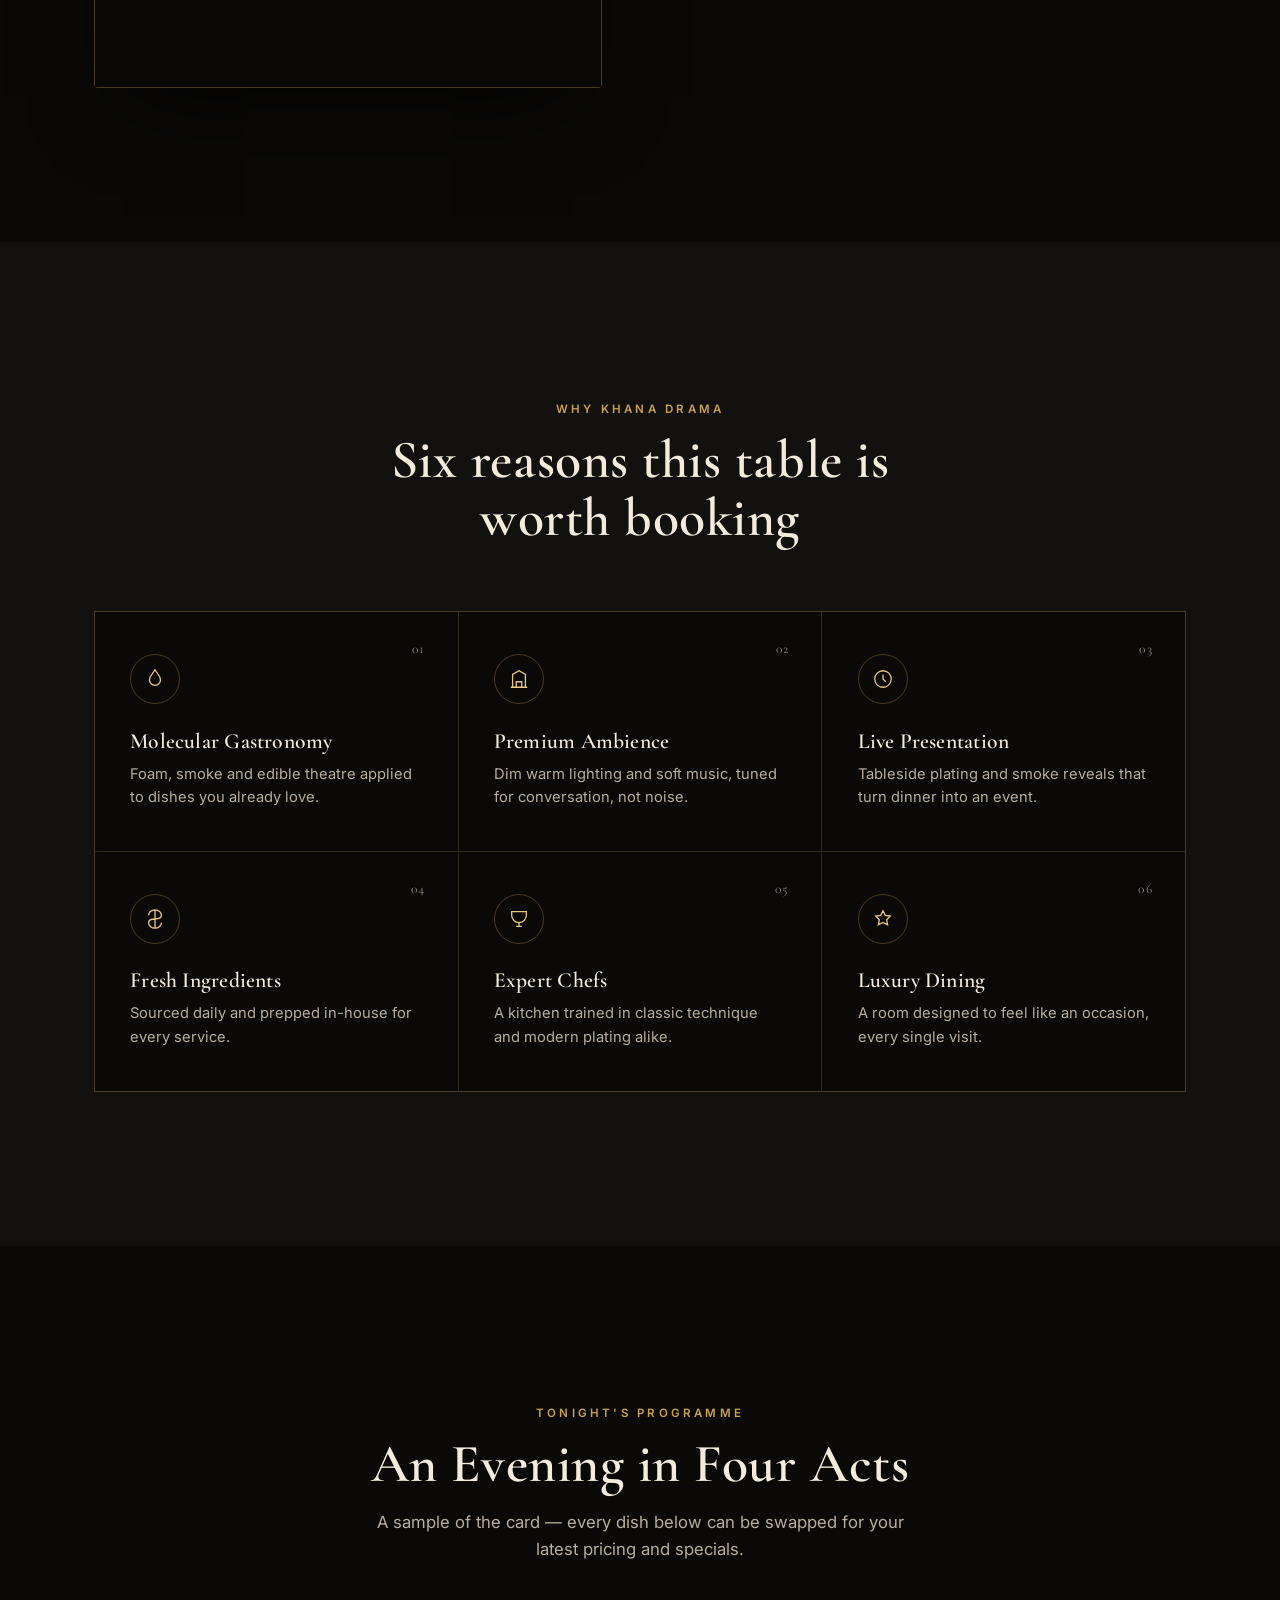
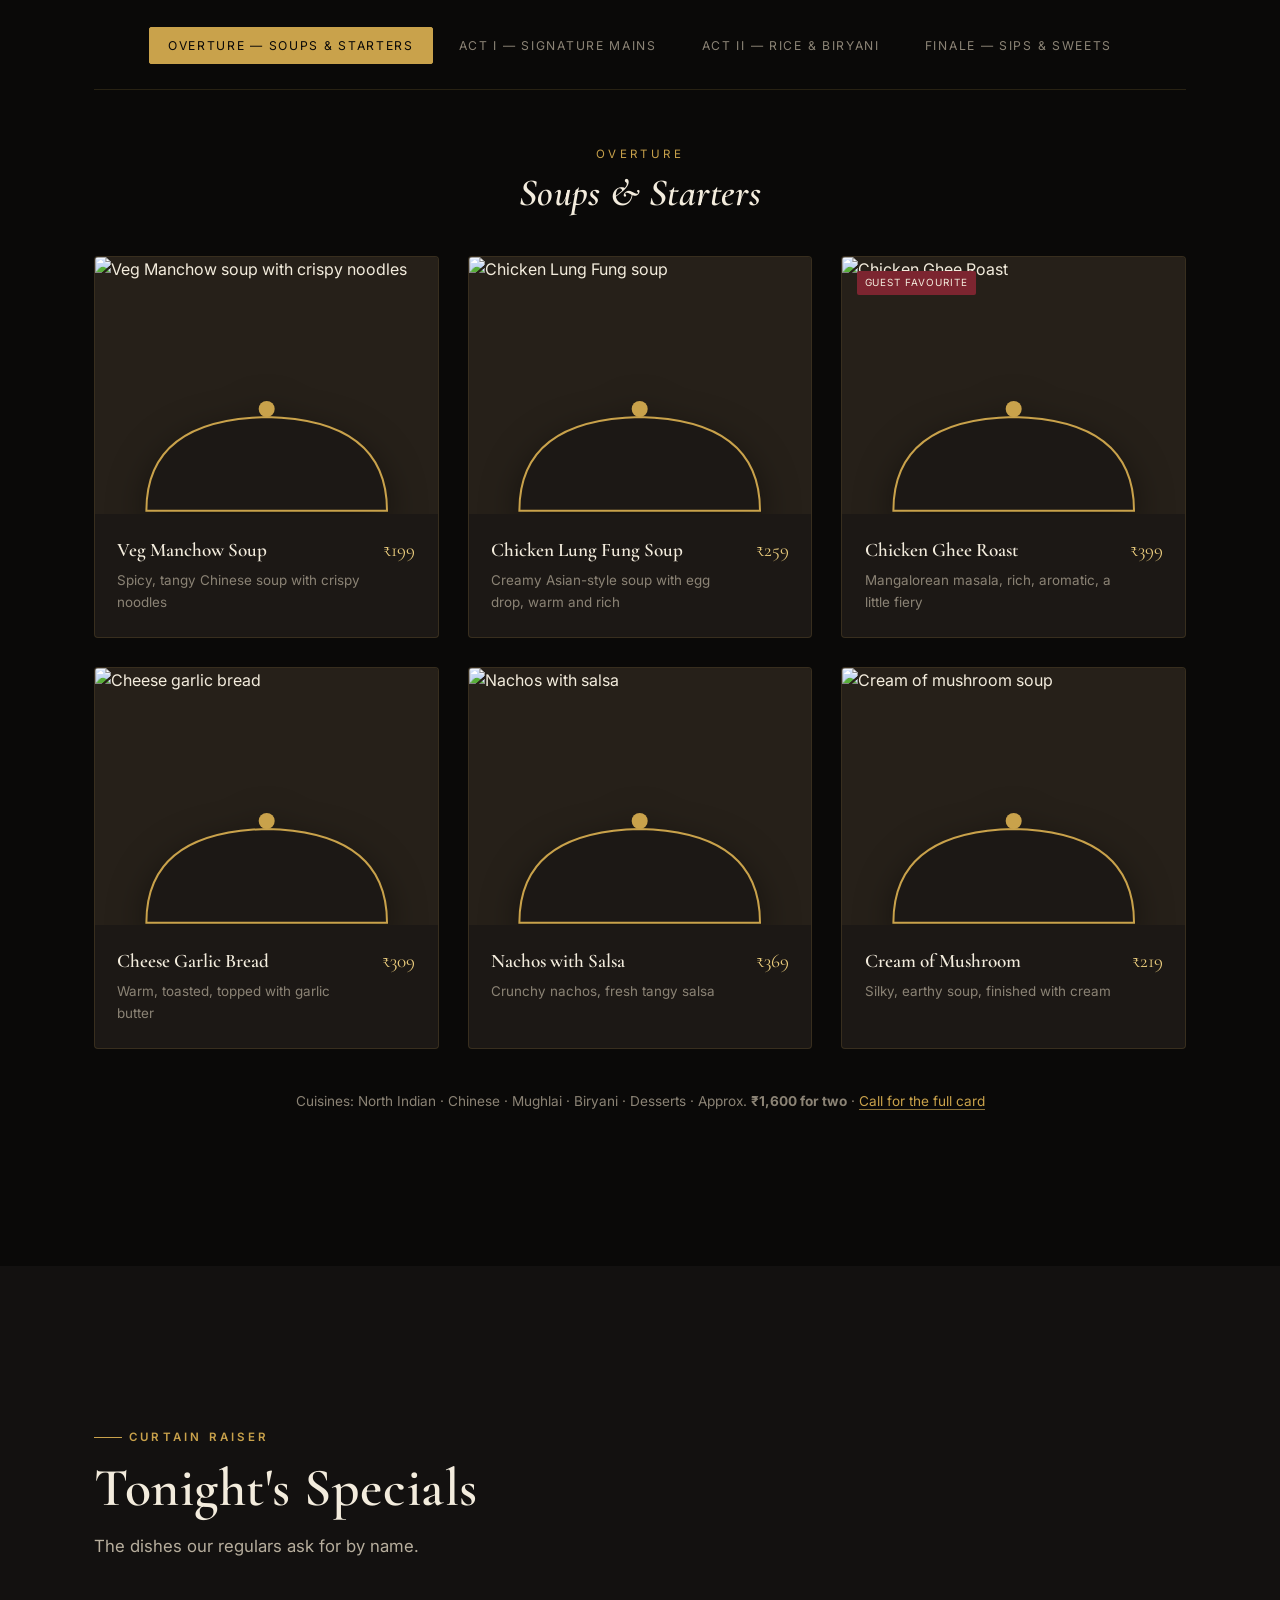
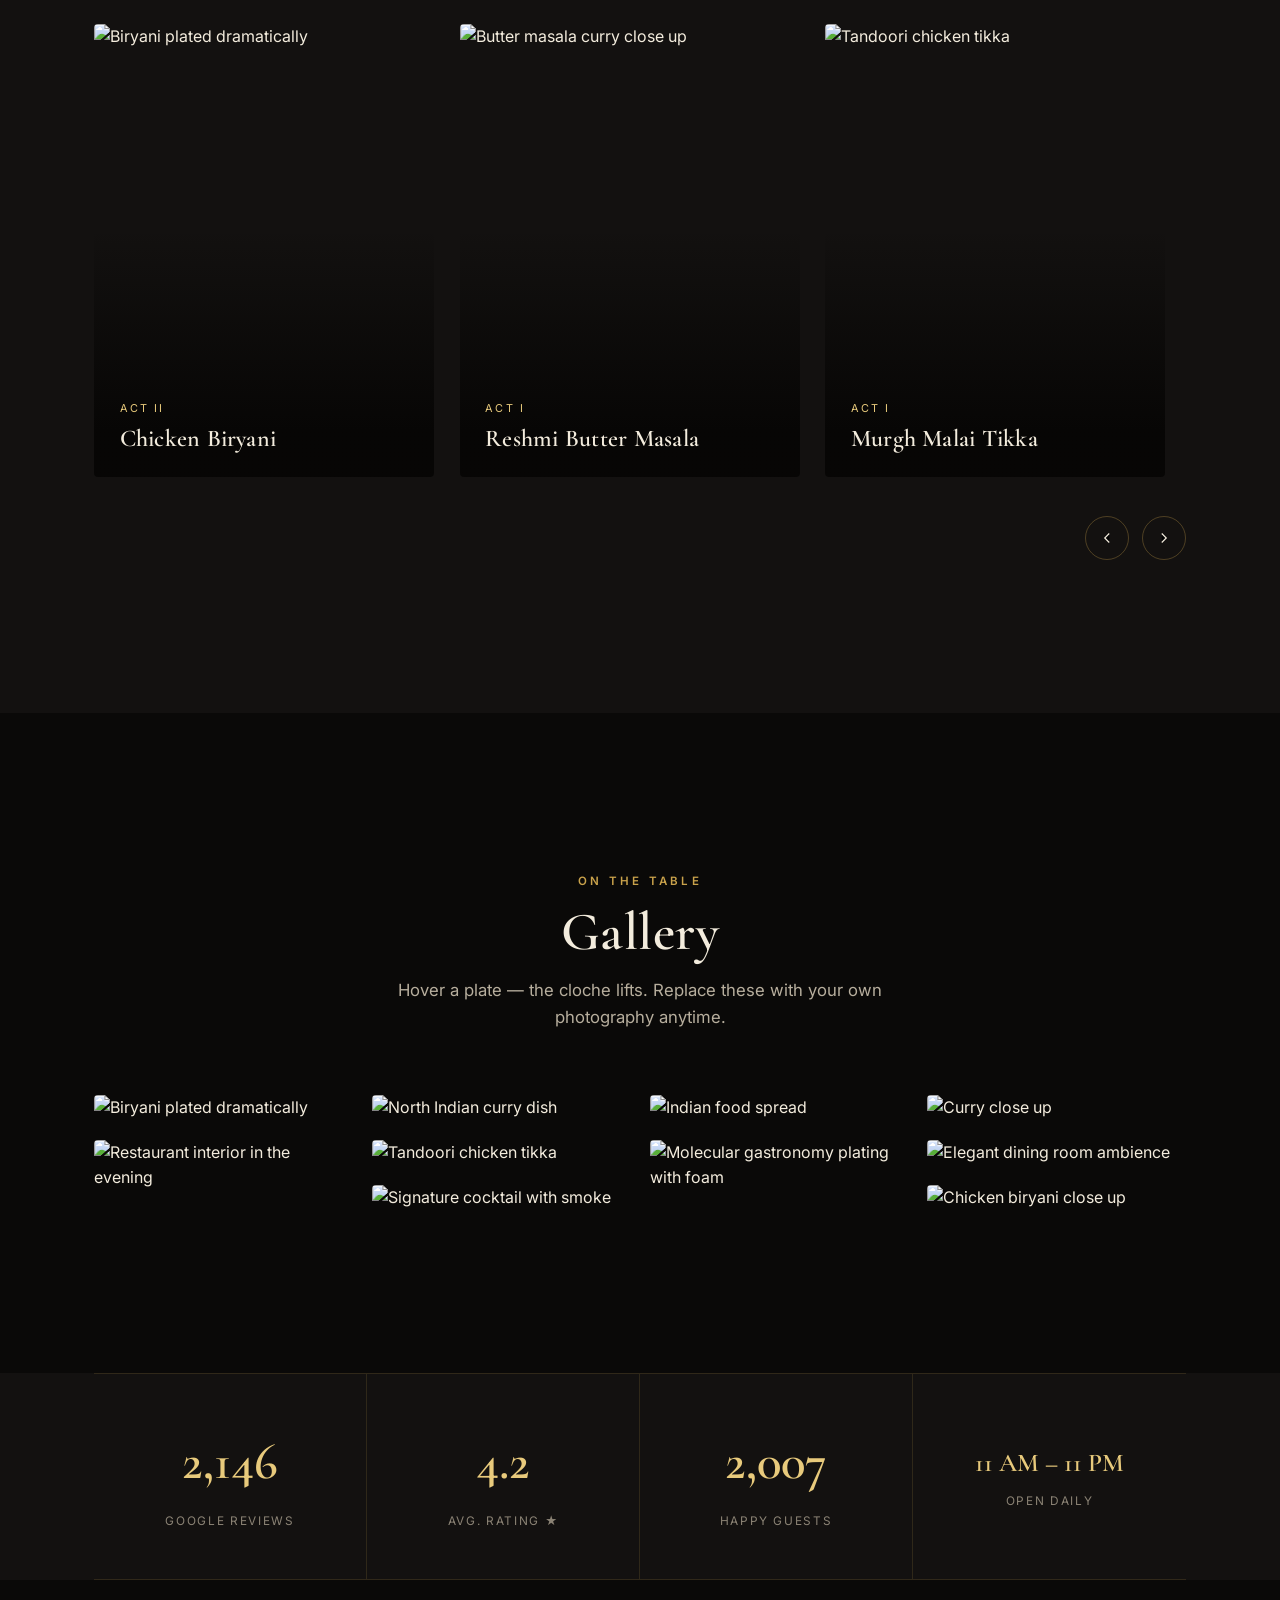
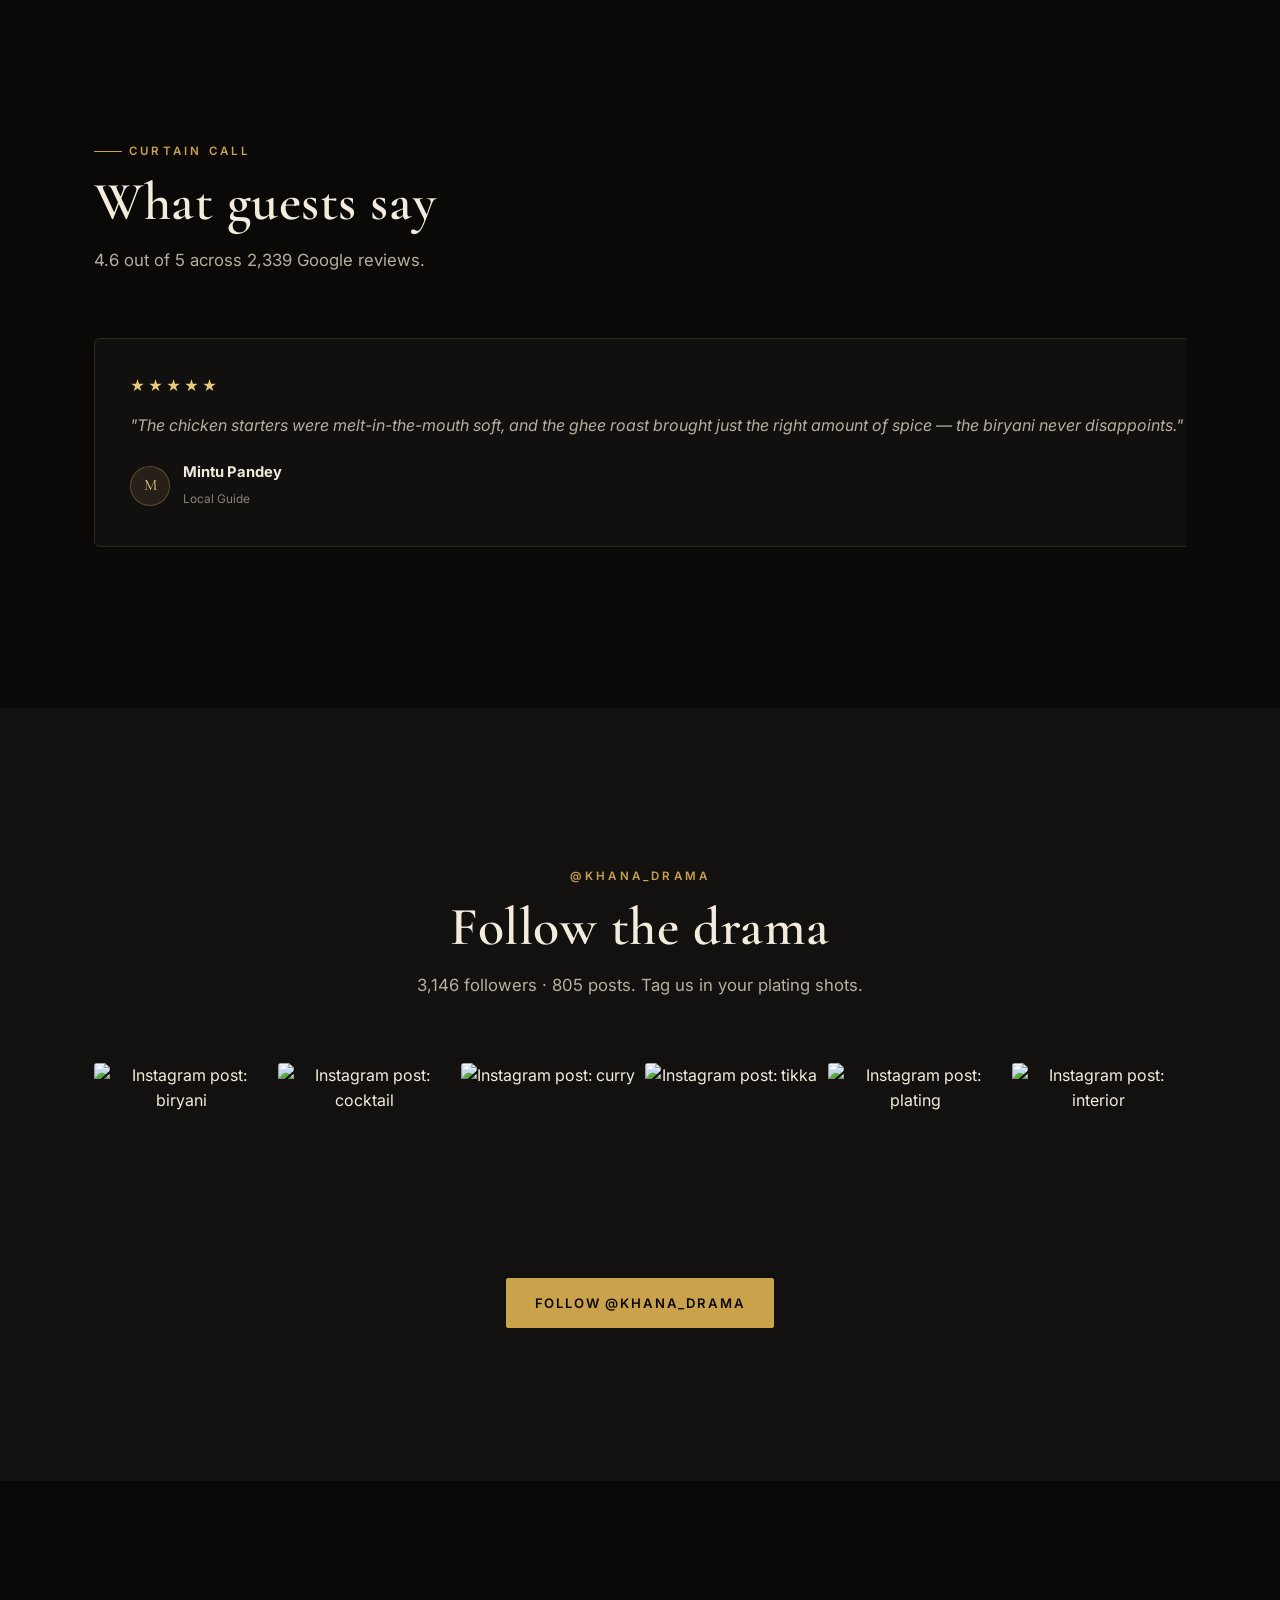
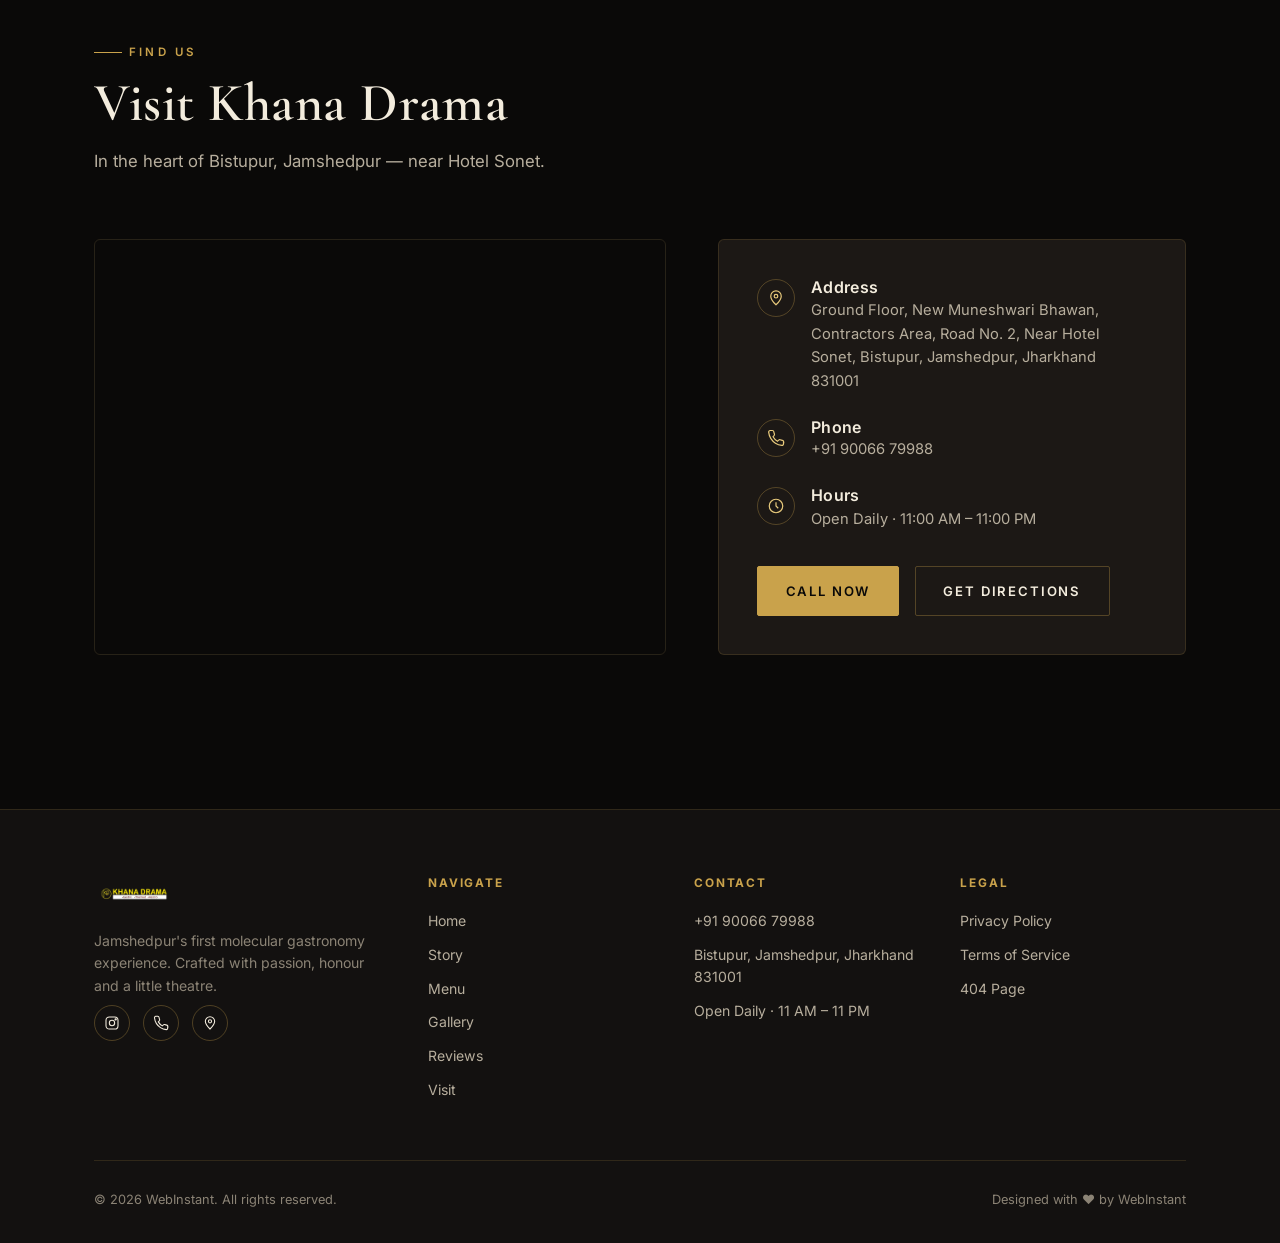
==== commit 57f38dc0: "Add files via upload" ====
--- a/index.html
+++ b/index.html
@@ -1,1423 +1,757 @@
-<!doctype html>
+<!DOCTYPE html>
 <html lang="en">
-  <head>
-    <meta charset="UTF-8" />
-    <meta name="viewport" content="width=device-width, initial-scale=1.0" />
-    <title>Khana Drama — Modern Indian Restaurant, Bistupur, Jamshedpur</title>
-    <meta
-      name="description"
-      content="Jamshedpur's first molecular gastronomy experience. Modern Indian dining in Bistupur, Jamshedpur."
-    />
-    <link rel="preconnect" href="https://fonts.googleapis.com" />
-    <link rel="preconnect" href="https://fonts.gstatic.com" crossorigin />
-    <link
-      href="https://fonts.googleapis.com/css2?family=Fraunces:ital,opsz,wght@0,9..144,400;0,9..144,600;0,9..144,900;1,9..144,500;1,9..144,700&family=Work+Sans:wght@400;500;600;700&family=IBM+Plex+Mono:wght@400;500&display=swap"
-      rel="stylesheet"
-    />
-    <link rel="shortcut icon" href="logo.png" type="image/x-icon" />
-    <style>
-      :root {
-        --stage: #14100d;
-        --stage-2: #1c1611;
-        --stage-3: #241c15;
-        --curtain: #6e1423;
-        --curtain-deep: #430d18;
-        --gold: #c9a227;
-        --gold-soft: #e7cd7c;
-        --ivory: #efe7d8;
-        --ivory-dim: #b7aa97;
-        --teal: #1f6f64;
-        --teal-soft: #3e9a8c;
-        --line: rgba(239, 231, 216, 0.14);
-        --shadow: 0 20px 60px rgba(0, 0, 0, 0.45);
-      }
-
-      * {
-        box-sizing: border-box;
-      }
-      html {
-        scroll-behavior: smooth;
-      }
-      body {
-        margin: 0;
-        background: var(--stage);
-        color: var(--ivory);
-        font-family: "Work Sans", sans-serif;
-        font-size: 16px;
-        line-height: 1.6;
-        overflow-x: hidden;
-      }
-      h1,
-      h2,
-      h3,
-      h4 {
-        font-family: "Fraunces", serif;
-        margin: 0;
-        font-weight: 600;
-        letter-spacing: -0.01em;
-      }
-      a {
-        color: inherit;
-        text-decoration: none;
-      }
-      img {
-        max-width: 100%;
-        display: block;
-      }
-      .eyebrow {
-        font-family: "IBM Plex Mono", monospace;
-        font-size: 0.72rem;
-        letter-spacing: 0.22em;
-        text-transform: uppercase;
-        color: var(--gold-soft);
-      }
-      .wrap {
-        max-width: 1180px;
-        margin: 0 auto;
-        padding: 0 6vw;
-      }
-      section {
-        position: relative;
-      }
-      .btn {
-        display: inline-flex;
-        align-items: center;
-        gap: 0.5em;
-        font-family: "IBM Plex Mono", monospace;
-        font-size: 0.82rem;
-        letter-spacing: 0.06em;
-        text-transform: uppercase;
-        padding: 0.95em 1.7em;
-        border-radius: 999px;
-        border: 1px solid var(--gold);
-        color: var(--stage);
-        background: var(--gold);
-        cursor: pointer;
-        transition:
-          transform 0.25s ease,
-          background 0.25s ease,
-          color 0.25s ease;
-      }
-      .btn:hover {
-        transform: translateY(-2px);
-        background: var(--gold-soft);
-      }
-      .btn.ghost {
-        background: transparent;
-        color: var(--ivory);
-        border: 1px solid var(--line);
-      }
-      .btn.ghost:hover {
-        border-color: var(--gold);
-        color: var(--gold-soft);
-        background: rgba(201, 162, 39, 0.08);
-      }
-
-      /* ---------- NAV ---------- */
-      header {
-        position: fixed;
-        top: 0;
-        left: 0;
-        right: 0;
-        z-index: 100;
-        padding: 1.1em 6vw;
-        display: flex;
-        align-items: center;
-        justify-content: space-between;
-        background: linear-gradient(
-          180deg,
-          rgba(20, 16, 13, 0.92),
-          rgba(20, 16, 13, 0)
-        );
-        backdrop-filter: blur(6px);
-        transition:
-          padding 0.3s ease,
-          background 0.3s ease;
-      }
-      header.scrolled {
-        background: rgba(20, 16, 13, 0.92);
-        padding: 0.7em 6vw;
-        border-bottom: 1px solid var(--line);
-      }
-      .brand {
-        display: flex;
-        align-items: center;
-        gap: 0.7em;
-        font-family: "Fraunces", serif;
-        font-weight: 600;
-        font-size: 1.15rem;
-        letter-spacing: 0.02em;
-      }
-      .brand .mark {
-        width: 38px;
-        height: 38px;
-        display: flex;
-        align-items: center;
-        justify-content: center;
-        font-family: "Fraunces", serif;
-        font-style: italic;
-        flex-shrink: 0;
-      }
-      nav.links {
-        display: flex;
-        gap: 2.2em;
-        align-items: center;
-      }
-      nav.links a {
-        font-family: "IBM Plex Mono", monospace;
-        font-size: 0.78rem;
-        letter-spacing: 0.05em;
-        text-transform: uppercase;
-        color: var(--ivory-dim);
-        transition: color 0.2s ease;
-      }
-      nav.links a:hover {
-        color: var(--gold-soft);
-      }
-      .nav-cta {
-        display: flex;
-        align-items: center;
-        gap: 1.4em;
-      }
-      .burger {
-        display: none;
-        background: none;
-        border: 1px solid var(--line);
-        border-radius: 8px;
-        width: 42px;
-        height: 42px;
-        color: var(--ivory);
-        cursor: pointer;
-        font-size: 1.1rem;
-      }
-
-      /* ---------- HERO ---------- */
-      .hero {
-        min-height: 100vh;
-        display: flex;
-        flex-direction: column;
-        align-items: center;
-        justify-content: center;
-        text-align: center;
-        padding: 8em 6vw 6em;
-        background:
-          radial-gradient(
-            ellipse 70% 55% at 50% 32%,
-            rgba(110, 20, 35, 0.55),
-            transparent 65%
-          ),
-          radial-gradient(
-            circle at 50% 30%,
-            rgba(201, 162, 39, 0.16),
-            transparent 45%
-          ),
-          linear-gradient(180deg, var(--stage) 0%, var(--stage-2) 100%);
-        overflow: hidden;
-      }
-      .curtain-fold {
-        position: absolute;
-        top: 0;
-        bottom: 0;
-        width: 16vw;
-        min-width: 120px;
-        background: repeating-linear-gradient(
-          90deg,
-          var(--curtain-deep) 0px,
-          var(--curtain) 22px,
-          var(--curtain-deep) 44px
-        );
-        opacity: 0.55;
-        filter: drop-shadow(0 0 40px rgba(0, 0, 0, 0.6));
-      }
-      .curtain-fold.left {
-        left: 0;
-        border-radius: 0 0 60% 0;
-        mask-image: linear-gradient(90deg, black 40%, transparent 100%);
-      }
-      .curtain-fold.right {
-        right: 0;
-        border-radius: 0 0 0 60%;
-        mask-image: linear-gradient(270deg, black 40%, transparent 100%);
-      }
-
-      .hero .eyebrow {
-        margin-bottom: 1.4em;
-      }
-      .hero h1 {
-        font-size: clamp(3.2rem, 9vw, 7.2rem);
-        font-style: italic;
-        font-weight: 600;
-        line-height: 0.95;
-        color: var(--ivory);
-        text-shadow: 0 0 60px rgba(201, 162, 39, 0.18);
-      }
-      .hero h1 .accent {
-        color: var(--gold-soft);
-      }
-      .hero .tagline {
-        max-width: 560px;
-        margin: 1.6em auto 0;
-        font-size: 1.12rem;
-        color: var(--ivory-dim);
-      }
-      .hero .ctas {
-        margin-top: 2.6em;
-        display: flex;
-        gap: 1em;
-        flex-wrap: wrap;
-        justify-content: center;
-      }
-      .rating-pill {
-        margin-top: 3.2em;
-        display: inline-flex;
-        align-items: center;
-        gap: 0.9em;
-        font-family: "IBM Plex Mono", monospace;
-        font-size: 0.82rem;
-        color: var(--ivory-dim);
-        border: 1px solid var(--line);
-        padding: 0.7em 1.3em;
-        border-radius: 999px;
-        background: rgba(255, 255, 255, 0.02);
-      }
-      .rating-pill strong {
-        color: var(--gold-soft);
-        font-size: 0.95rem;
-      }
-      .stars {
-        color: var(--gold);
-        letter-spacing: 2px;
-      }
-
-      /* ---------- SECTION HEADERS ---------- */
-      .section-head {
-        margin-bottom: 3em;
-        max-width: 640px;
-      }
-      .section-head h2 {
-        font-size: clamp(2rem, 4vw, 2.8rem);
-        margin-top: 0.5em;
-      }
-      .section-head p {
-        color: var(--ivory-dim);
-        margin-top: 1em;
-        font-size: 1.02rem;
-      }
-      .divider {
-        height: 1px;
-        background: var(--line);
-        width: 100%;
-        margin: 0 auto;
-      }
-
-      /* ---------- ABOUT ---------- */
-      .about {
-        padding: 8em 0;
-      }
-      .about .grid {
-        display: grid;
-        grid-template-columns: 1.05fr 0.95fr;
-        gap: 5vw;
-        align-items: center;
-      }
-      .about-copy p {
-        color: var(--ivory-dim);
-        margin: 1.1em 0;
-      }
-      .about-copy .ig {
-        margin-top: 2em;
-        display: flex;
-        align-items: center;
-        gap: 0.9em;
-        font-family: "IBM Plex Mono", monospace;
-        font-size: 0.8rem;
-        color: var(--ivory-dim);
-        border-top: 1px solid var(--line);
-        padding-top: 1.4em;
-      }
-      .about-copy .ig strong {
-        color: var(--gold-soft);
-      }
-      .about-media {
-        position: relative;
-      }
-      .about-media img {
-        border-radius: 6px;
-        box-shadow: var(--shadow);
-        aspect-ratio: 4/5;
-        object-fit: cover;
-      }
-      .about-media .stat-card {
-        position: absolute;
-        left: -2.2em;
-        bottom: -2em;
-        background: var(--stage-3);
-        border: 1px solid var(--line);
-        border-radius: 6px;
-        padding: 1.4em 1.6em;
-        box-shadow: var(--shadow);
-        min-width: 170px;
-      }
-      .about-media .stat-card .num {
-        font-family: "Fraunces", serif;
-        font-size: 2rem;
-        color: var(--gold-soft);
-        font-style: italic;
-      }
-      .about-media .stat-card .lbl {
-        font-family: "IBM Plex Mono", monospace;
-        font-size: 0.7rem;
-        color: var(--ivory-dim);
-        text-transform: uppercase;
-        letter-spacing: 0.08em;
-        margin-top: 0.3em;
-      }
-
-      /* ---------- MENU / PLAYBILL ---------- */
-      .menu-section {
-        padding: 8em 0;
-        background: var(--stage-2);
-        border-top: 1px solid var(--line);
-        border-bottom: 1px solid var(--line);
-      }
-      .playbill {
-        background: var(--stage-3);
-        border: 1px solid var(--line);
-        border-radius: 10px;
-        padding: clamp(1.6em, 4vw, 4em);
-        position: relative;
-        box-shadow: var(--shadow);
-      }
-      .playbill::before {
-        content: "";
-        position: absolute;
-        inset: 12px;
-        border: 1px solid var(--gold);
-        border-radius: 6px;
-        opacity: 0.35;
-        pointer-events: none;
-      }
-      .playbill-head {
-        text-align: center;
-        margin-bottom: 2.4em;
-      }
-      .playbill-head .eyebrow {
-        display: block;
-      }
-      .playbill-head h3 {
-        font-style: italic;
-        font-size: 1.6rem;
-        margin-top: 0.5em;
-        color: var(--gold-soft);
-      }
-      .acts {
-        display: grid;
-        grid-template-columns: 1fr 1fr;
-        gap: 3.5em 4em;
-      }
-      .act h4 {
-        font-family: "IBM Plex Mono", monospace;
-        text-transform: uppercase;
-        font-size: 0.82rem;
-        letter-spacing: 0.12em;
-        color: var(--teal-soft);
-        border-bottom: 1px solid var(--line);
-        padding-bottom: 0.8em;
-        margin-bottom: 1.1em;
-        font-weight: 500;
-      }
-      .dish {
-        display: flex;
-        justify-content: space-between;
-        align-items: baseline;
-        gap: 1em;
-        padding: 0.55em 0;
-        border-bottom: 1px dotted rgba(239, 231, 216, 0.14);
-      }
-      .dish:last-child {
-        border-bottom: none;
-      }
-      .dish .name {
-        font-size: 0.98rem;
-      }
-      .dish .name small {
-        display: block;
-        color: var(--ivory-dim);
-        font-size: 0.78rem;
-        margin-top: 0.15em;
-      }
-      .dish .price {
-        font-family: "IBM Plex Mono", monospace;
-        color: var(--gold-soft);
-        font-size: 0.9rem;
-        white-space: nowrap;
-      }
-      .menu-note {
-        text-align: center;
-        margin-top: 2.6em;
-        color: var(--ivory-dim);
-        font-size: 0.85rem;
-      }
-
-      /* ---------- GALLERY ---------- */
-      .gallery-section {
-        padding: 8em 0;
-      }
-      .gallery-grid {
-        display: grid;
-        grid-template-columns: repeat(4, 1fr);
-        grid-auto-rows: 190px;
-        gap: 14px;
-      }
-      .gallery-grid .cell:nth-child(1) {
-        grid-column: span 2;
-        grid-row: span 2;
-      }
-      .gallery-grid .cell:nth-child(4) {
-        grid-column: span 2;
-      }
-      .gallery-grid .cell:nth-child(6) {
-        grid-row: span 2;
-      }
-      .cell {
-        position: relative;
-        overflow: hidden;
-        border-radius: 8px;
-        background: var(--stage-3);
-      }
-      .cell img {
-        width: 100%;
-        height: 100%;
-        object-fit: cover;
-        transition:
-          transform 0.6s ease,
-          filter 0.6s ease;
-        filter: grayscale(15%) brightness(0.85);
-      }
-      .cell:hover img {
-        transform: scale(1.07);
-        filter: grayscale(0%) brightness(0.55);
-      }
-      .cloche {
-        position: absolute;
-        inset: 0;
-        display: flex;
-        flex-direction: column;
-        align-items: center;
-        justify-content: center;
-        gap: 0.6em;
-        pointer-events: none;
-      }
-      .cloche svg {
-        width: 46px;
-        height: 46px;
-        transition:
-          transform 0.55s cubic-bezier(0.2, 0.9, 0.3, 1.4),
-          opacity 0.4s ease;
-        filter: drop-shadow(0 8px 14px rgba(0, 0, 0, 0.5));
-      }
-      .cell:hover .cloche svg {
-        transform: translateY(-34px) rotate(-8deg);
-      }
-      .cloche .dish-label {
-        font-family: "IBM Plex Mono", monospace;
-        font-size: 0.75rem;
-        letter-spacing: 0.05em;
-        color: var(--ivory);
-        text-transform: uppercase;
-        text-align: center;
-        opacity: 0;
-        transform: translateY(8px);
-        transition:
-          opacity 0.45s ease 0.1s,
-          transform 0.45s ease 0.1s;
-        padding: 0 1em;
-      }
-      .cell:hover .dish-label {
-        opacity: 1;
-        transform: translateY(0);
-      }
-
-      /* ---------- REVIEWS ---------- */
-      .reviews-section {
-        padding: 8em 0;
-        background: var(--stage-2);
-        border-top: 1px solid var(--line);
-        border-bottom: 1px solid var(--line);
-      }
-      .reviews-top {
-        display: flex;
-        justify-content: space-between;
-        align-items: flex-end;
-        flex-wrap: wrap;
-        gap: 2em;
-        margin-bottom: 3em;
-      }
-      .agg {
-        display: flex;
-        align-items: center;
-        gap: 1.6em;
-      }
-      .agg .score {
-        font-family: "Fraunces", serif;
-        font-style: italic;
-        font-size: 3.6rem;
-        color: var(--gold-soft);
-      }
-      .agg .meta {
-        color: var(--ivory-dim);
-        font-size: 0.88rem;
-        font-family: "IBM Plex Mono", monospace;
-      }
-      .review-grid {
-        display: grid;
-        grid-template-columns: repeat(3, 1fr);
-        gap: 1.6em;
-      }
-      .review-card {
-        background: var(--stage-3);
-        border: 1px solid var(--line);
-        border-radius: 8px;
-        padding: 1.8em;
-      }
-      .review-card .stars {
-        margin-bottom: 0.9em;
-        display: block;
-      }
-      .review-card p {
-        color: var(--ivory);
-        font-size: 0.95rem;
-        margin: 0 0 1.2em;
-      }
-      .review-card .who {
-        font-family: "IBM Plex Mono", monospace;
-        font-size: 0.76rem;
-        color: var(--ivory-dim);
-        text-transform: uppercase;
-        letter-spacing: 0.04em;
-      }
-
-      /* ---------- VISIT / CONTACT ---------- */
-      .visit-section {
-        padding: 8em 0;
-      }
-      .visit-grid {
-        display: grid;
-        grid-template-columns: 1fr 1fr;
-        gap: 5vw;
-      }
-      .info-list {
-        list-style: none;
-        margin: 2em 0 0;
-        padding: 0;
-        display: flex;
-        flex-direction: column;
-        gap: 1.6em;
-      }
-      .info-list li {
-        display: flex;
-        gap: 1.2em;
-        align-items: flex-start;
-      }
-      .info-list .ico {
-        width: 38px;
-        height: 38px;
-        border-radius: 50%;
-        border: 1px solid var(--gold);
-        flex-shrink: 0;
-        display: flex;
-        align-items: center;
-        justify-content: center;
-        color: var(--gold-soft);
-        font-family: "IBM Plex Mono", monospace;
-        font-size: 0.85rem;
-      }
-      .info-list .lbl {
-        font-family: "IBM Plex Mono", monospace;
-        font-size: 0.72rem;
-        text-transform: uppercase;
-        letter-spacing: 0.08em;
-        color: var(--teal-soft);
-        margin-bottom: 0.3em;
-      }
-      .info-list .val {
-        color: var(--ivory);
-      }
-      .map-frame {
-        border-radius: 10px;
-        overflow: hidden;
-        border: 1px solid var(--line);
-        box-shadow: var(--shadow);
-        height: 100%;
-        min-height: 420px;
-      }
-      .map-frame iframe {
-        width: 100%;
-        height: 100%;
-        min-height: 420px;
-        border: 0;
-        filter: grayscale(35%) contrast(1.05) invert(0.92) brightness(0.95);
-      }
-
-      /* ---------- FOOTER ---------- */
-      footer {
-        padding: 6em 0 3em;
-        position: relative;
-        background: linear-gradient(
-          0deg,
-          var(--curtain-deep) 0%,
-          var(--stage) 40%
-        );
-        text-align: center;
-        overflow: hidden;
-      }
-      footer .curtain-fold {
-        opacity: 0.4;
-      }
-      footer .brand {
-        justify-content: center;
-        font-size: 1.6rem;
-        margin-bottom: 0.6em;
-      }
-      footer .tagline {
-        color: var(--ivory-dim);
-        font-size: 0.95rem;
-        margin-bottom: 2.4em;
-      }
-      .footer-links {
-        display: flex;
-        gap: 2em;
-        justify-content: center;
-        flex-wrap: wrap;
-        margin-bottom: 3em;
-      }
-      .footer-links a {
-        font-family: "IBM Plex Mono", monospace;
-        font-size: 0.78rem;
-        text-transform: uppercase;
-        letter-spacing: 0.06em;
-        color: var(--ivory-dim);
-      }
-      .footer-links a:hover {
-        color: var(--gold-soft);
-      }
-      .fine {
-        color: var(--ivory-dim);
-        font-size: 0.78rem;
-        font-family: "IBM Plex Mono", monospace;
-        opacity: 0.7;
-      }
-
-      .reveal {
-        opacity: 0;
-        transform: translateY(24px);
-        transition:
-          opacity 0.7s ease,
-          transform 0.7s ease;
-      }
-      .reveal.in {
-        opacity: 1;
-        transform: translateY(0);
-      }
-
-      @media (max-width: 900px) {
-        nav.links,
-        .nav-cta .btn.ghost {
-          display: none;
-        }
-        .burger {
-          display: flex;
-          align-items: center;
-          justify-content: center;
-        }
-        .about .grid,
-        .visit-grid {
-          grid-template-columns: 1fr;
-        }
-        .about-media .stat-card {
-          left: 1em;
-        }
-        .acts {
-          grid-template-columns: 1fr;
-        }
-        .gallery-grid {
-          grid-template-columns: repeat(2, 1fr);
-          grid-auto-rows: 150px;
-        }
-        .gallery-grid .cell:nth-child(1) {
-          grid-column: span 2;
-        }
-        .review-grid {
-          grid-template-columns: 1fr;
-        }
-      }
-      @media (prefers-reduced-motion: reduce) {
-        * {
-          transition: none !important;
-          animation: none !important;
-        }
-      }
-    </style>
-  </head>
-  <body>
-    <header id="siteHeader">
-      <a href="#hero"><div class="brand"><span style="height: 100px; width: 100px;" class="mark" ><img src="logo.png" alt="Logo"></span></div></a>
-      <nav class="links">
-        <a href="#about">About</a>
-        <a href="#menu">Menu</a>
-        <a href="#gallery">Gallery</a>
-        <a href="#reviews">Reviews</a>
-        <a href="#visit">Visit</a>
-      </nav>
-      <div class="nav-cta">
-        <a class="btn ghost" href="tel:+919006679988">Call to Reserve</a>
-        <button
-          class="burger"
-          aria-label="Menu"
-          onclick="document.getElementById('mnav').classList.toggle('open')"
-        >
-          ☰
-        </button>
-      </div>
-    </header>
-
-    <div
-      id="mnav"
-      style="
-        display: none;
-        position: fixed;
-        inset: 0;
-        z-index: 99;
-        background: rgba(20, 16, 13, 0.98);
-        flex-direction: column;
-        align-items: center;
-        justify-content: center;
-        gap: 2em;
-      "
-    >
-      <a
-        href="#about"
-        onclick="document.getElementById('mnav').classList.remove('open')"
-        style="
-          font-family: &quot;Fraunces&quot;, serif;
-          font-size: 1.6rem;
-          color: var(--ivory);
-        "
-        >About</a
-      >
-      <a
-        href="#menu"
-        onclick="document.getElementById('mnav').classList.remove('open')"
-        style="
-          font-family: &quot;Fraunces&quot;, serif;
-          font-size: 1.6rem;
-          color: var(--ivory);
-        "
-        >Menu</a
-      >
-      <a
-        href="#gallery"
-        onclick="document.getElementById('mnav').classList.remove('open')"
-        style="
-          font-family: &quot;Fraunces&quot;, serif;
-          font-size: 1.6rem;
-          color: var(--ivory);
-        "
-        >Gallery</a
-      >
-      <a
-        href="#reviews"
-        onclick="document.getElementById('mnav').classList.remove('open')"
-        style="
-          font-family: &quot;Fraunces&quot;, serif;
-          font-size: 1.6rem;
-          color: var(--ivory);
-        "
-        >Reviews</a
-      >
-      <a
-        href="#visit"
-        onclick="document.getElementById('mnav').classList.remove('open')"
-        style="
-          font-family: &quot;Fraunces&quot;, serif;
-          font-size: 1.6rem;
-          color: var(--ivory);
-        "
-        >Visit</a
-      >
-    </div>
-
-    <!-- ================= HERO ================= -->
-    <section class="hero" id="hero">
-      <div class="curtain-fold left"></div>
-      <div class="curtain-fold right"></div>
-      <span class="eyebrow">Bistupur · Jamshedpur</span>
-      <h1>Khana <span class="accent">Drama</span></h1>
-      <p class="tagline">
-        Jamshedpur's first molecular gastronomy experience — modern Indian
-        flavors crafted with passion, honor and respect. Foodies welcome.
-      </p>
-      <div class="ctas">
-        <a class="btn" href="#menu">View Tonight's Menu</a>
-        <a class="btn ghost" href="#visit">Reserve a Table</a>
-      </div>
-      <div class="rating-pill">
-        <span class="stars">★★★★★</span>
-        <span
-          ><strong>4.6</strong> / 5 · 2,339 Google reviews · 2,188+ happy
-          guests</span
-        >
-      </div>
-    </section>
-
-    <!-- ================= ABOUT ================= -->
-    <section class="about" id="about">
-      <div class="wrap grid reveal">
-        <div class="about-copy">
-          <span class="eyebrow">The Story</span>
-          <h2>Dinner, staged like a performance.</h2>
-          <p>
-            Khana Drama brings Jamshedpur its first taste of molecular
-            gastronomy — familiar North Indian, Mughlai and Chinese favorites,
-            replated with foam, smoke and a little theatre. Every dish is built
-            to be tasted twice: once with the eyes, once with the fork.
-          </p>
-          <p>
-            Dim lighting, low music and a kitchen that treats plating as
-            choreography make it a favorite for anniversaries, quiet dates and
-            long dinners with people you actually want to talk to.
-          </p>
-          <div class="ig">
-            <span>@khana_drama on Instagram</span>
-            <span><strong>3,146</strong> followers</span>
-            <span><strong>805</strong> posts</span>
-          </div>
+<head>
+<meta charset="UTF-8">
+<meta name="viewport" content="width=device-width, initial-scale=1.0, viewport-fit=cover">
+<title>Khana Drama — Jamshedpur's First Molecular Gastronomy Restaurant, Bistupur</title>
+<meta name="description" content="Khana Drama in Bistupur, Jamshedpur is a fine-dining restaurant serving North Indian, Mughlai, Chinese and Biryani favourites with a molecular gastronomy twist. Reserve your table today.">
+<meta name="keywords" content="Khana Drama, Jamshedpur restaurant, Bistupur restaurant, molecular gastronomy Jamshedpur, fine dining Jamshedpur, best restaurant Bistupur, biryani Jamshedpur">
+<meta name="author" content="Khana Drama">
+<meta name="robots" content="index, follow, max-image-preview:large">
+<link rel="canonical" href="https://webinstant-works.github.io/KhanaDrama/">
+
+<!-- Open Graph -->
+<meta property="og:type" content="restaurant">
+<meta property="og:site_name" content="Khana Drama">
+<meta property="og:title" content="Khana Drama — Jamshedpur's First Molecular Gastronomy Experience">
+<meta property="og:description" content="Fine dining in Bistupur, Jamshedpur. North Indian, Mughlai and Chinese favourites, replated with theatre. Reserve your table.">
+<meta property="og:url" content="https://webinstant-works.github.io/KhanaDrama/">
+<meta property="og:image" content="https://webinstant-works.github.io/KhanaDrama/logo.png">
+<meta property="og:locale" content="en_IN">
+
+<!-- Twitter -->
+<meta name="twitter:card" content="summary_large_image">
+<meta name="twitter:title" content="Khana Drama — Jamshedpur's First Molecular Gastronomy Experience">
+<meta name="twitter:description" content="Fine dining in Bistupur, Jamshedpur. Reserve your table for an evening in four acts.">
+<meta name="twitter:image" content="https://webinstant-works.github.io/KhanaDrama/logo.png">
+
+<!-- Icons / Manifest -->
+<link rel="icon" href="logo.png" type="image/png">
+<link rel="apple-touch-icon" href="logo.png">
+<link rel="manifest" href="site.manifest">
+<meta name="theme-color" content="#0a0908">
+
+<!-- Performance: preconnect + preload -->
+<link rel="preconnect" href="https://fonts.googleapis.com">
+<link rel="preconnect" href="https://fonts.gstatic.com" crossorigin>
+<link rel="preconnect" href="https://images.unsplash.com">
+<link href="https://fonts.googleapis.com/css2?family=Cormorant+Garamond:ital,wght@0,500;0,600;0,700;1,500;1,600&family=Inter:wght@400;500;600;700&display=swap" rel="stylesheet">
+<link rel="preload" as="style" href="style.css">
+<link rel="stylesheet" href="style.css">
+<noscript><style>[data-reveal]{opacity:1 !important; transform:none !important;} #loader{display:none !important;}</style></noscript>
+
+<!-- Schema.org: Restaurant -->
+<script type="application/ld+json">
+{
+  "@context": "https://schema.org",
+  "@type": "Restaurant",
+  "name": "Khana Drama",
+  "image": "https://webinstant-works.github.io/KhanaDrama/logo.png",
+  "@id": "https://webinstant-works.github.io/KhanaDrama/",
+  "url": "https://webinstant-works.github.io/KhanaDrama/",
+  "telephone": "+919006679988",
+  "servesCuisine": ["North Indian", "Mughlai", "Chinese", "Biryani", "Molecular Gastronomy"],
+  "priceRange": "₹₹",
+  "address": {
+    "@type": "PostalAddress",
+    "streetAddress": "Ground Floor, New Muneshwari Bhawan, Contractors Area, Road No. 2",
+    "addressLocality": "Bistupur, Jamshedpur",
+    "addressRegion": "Jharkhand",
+    "postalCode": "831001",
+    "addressCountry": "IN"
+  },
+  "geo": {
+    "@type": "GeoCoordinates",
+    "latitude": 22.7975,
+    "longitude": 86.1930
+  },
+  "openingHoursSpecification": [{
+    "@type": "OpeningHoursSpecification",
+    "dayOfWeek": ["Monday","Tuesday","Wednesday","Thursday","Friday","Saturday","Sunday"],
+    "opens": "11:00",
+    "closes": "23:00"
+  }],
+  "aggregateRating": {
+    "@type": "AggregateRating",
+    "ratingValue": "4.6",
+    "reviewCount": "2339"
+  },
+  "sameAs": [
+    "https://www.instagram.com/khana_drama/",
+    "https://maps.app.goo.gl/h4MGrNnnMkyNUkUg8"
+  ]
+}
+</script>
+</head>
+<body>
+
+<!-- Loading Screen -->
+<div id="loader" aria-hidden="true">
+  <div class="loader-mark"><span><img src="logo.png" alt="Khana Drama logo" height="70px"></span></div>
+  <div class="loader-rule"></div>
+  <div class="loader-sub">Setting the table</div>
+</div>
+
+<div id="scroll-progress"></div>
+<span class="cursor-dot" id="cursorDot"></span>
+
+<!-- ================= NAVIGATION ================= -->
+<header class="nav" id="siteNav">
+  <div class="container nav-inner">
+    <a href="#home" class="brand">
+      <img src="logo.png" alt="Khana Drama logo" width="34" height="34">
+    </a>
+
+    <nav class="nav-links" aria-label="Primary">
+      <a href="#home" class="active">Home</a>
+      <a href="#story">Story</a>
+      <a href="#menu">Menu</a>
+      <a href="#gallery">Gallery</a>
+      <a href="#reviews">Reviews</a>
+      <a href="#visit">Visit</a>
+    </nav>
+
+    <div class="nav-cta">
+      <a href="tel:+919006679988" class="btn btn-ghost"><span>Call</span></a>
+      <a href="#visit" class="btn btn-gold"><span>Book Table</span></a>
+    </div>
+
+    <button class="burger" id="burgerBtn" aria-label="Toggle menu" aria-expanded="false" aria-controls="mobileMenu">
+      <span class="burger-box"><span></span><span></span><span></span></span>
+    </button>
+  </div>
+</header>
+
+<div class="mobile-menu" id="mobileMenu" aria-hidden="true">
+  <div class="mm-glow" aria-hidden="true"></div>
+
+  <div class="mm-top">
+    <a href="#home" class="mm-brand">
+      <img src="logo.png" alt="" width="28" height="28">
+    </a>
+    <button class="mm-close" id="mobileMenuClose" aria-label="Close menu">
+      <span></span><span></span>
+    </button>
+  </div>
+
+  <nav class="mm-links" aria-label="Mobile Primary">
+    <a href="#home"><em>01</em><span>Home</span></a>
+    <a href="#story"><em>02</em><span>Story</span></a>
+    <a href="#menu"><em>03</em><span>Menu</span></a>
+    <a href="#gallery"><em>04</em><span>Gallery</span></a>
+    <a href="#reviews"><em>05</em><span>Reviews</span></a>
+    <a href="#visit"><em>06</em><span>Visit</span></a>
+  </nav>
+
+  <div class="mm-bottom">
+    <a href="#visit" class="btn btn-gold"><span>Book Table</span></a>
+    <div class="mm-info">
+      <a href="tel:+919006679988">+91 90066 79988</a>
+      <span>Open Daily · 11 AM – 11 PM</span>
+    </div>
+    <div class="mm-social">
+      <a href="https://www.instagram.com/khana_drama/" target="_blank" rel="noopener" aria-label="Instagram"><svg viewBox="0 0 24 24" stroke="currentColor" stroke-width="1.6" fill="none"><rect x="3" y="3" width="18" height="18" rx="5"/><circle cx="12" cy="12" r="4"/><circle cx="17.5" cy="6.5" r="1"/></svg></a>
+      <a href="tel:+919006679988" aria-label="Call"><svg viewBox="0 0 24 24" stroke="currentColor" stroke-width="1.6" fill="none"><path d="M22 16.9v3a2 2 0 01-2.2 2 19.8 19.8 0 01-8.6-3 19.5 19.5 0 01-6-6 19.8 19.8 0 01-3-8.7A2 2 0 014.1 2h3a2 2 0 012 1.7c.1 1 .4 2 .8 3a2 2 0 01-.5 2.1L8 10.3a16 16 0 006 6l1.5-1.4a2 2 0 012.1-.5c1 .4 2 .7 3 .8a2 2 0 011.7 2z"/></svg></a>
+    </div>
+  </div>
+</div>
+
+<!-- ================= HERO ================= -->
+<section class="hero" id="home">
+  <div class="hero-bg" id="heroBg">
+    <img src="https://images.unsplash.com/photo-1517248135467-4c7edcad34c4?auto=format&fit=crop&w=1800&q=80"
+         alt="Dim, elegant fine-dining interior with warm pendant lighting"
+         fetchpriority="high">
+  </div>
+  <div class="hero-particles" id="heroParticles" aria-hidden="true"></div>
+
+  <div class="hero-content">
+    <div class="eyebrow">Bistupur · Jamshedpur</div>
+    <h1>An Experience <em>Beyond Dining</em></h1>
+    <p class="hero-sub">Jamshedpur's first molecular gastronomy experience — familiar flavours, replated with foam, smoke and a little theatre.</p>
+    <div class="hero-actions">
+      <a href="#visit" class="btn btn-gold"><span>Reserve Table</span></a>
+      <a href="#menu" class="btn btn-ghost"><span>Explore Menu</span></a>
+    </div>
+    <div class="hero-meta">
+      <div><strong>4.6★</strong>2,339 Google Reviews</div>
+      <div><strong>2,188+</strong>Happy Guests</div>
+      <div><strong>11 AM – 11 PM</strong>Open Daily</div>
+    </div>
+  </div>
+
+</section>
+
+<!-- ================= STORY / ABOUT ================= -->
+<section class="section" id="story">
+  <div class="container story">
+    <div class="story-media" data-reveal="left">
+      <div class="story-frame">
+        <img src="https://images.unsplash.com/photo-1414235077428-338989a2e8c0?auto=format&fit=crop&w=1000&q=80"
+             alt="Chef plating a dish with tweezers, fine dining presentation" loading="lazy">
+      </div>
+      <!-- <div class="story-badge"><strong>2026</strong><span>Jamshedpur's First</span></div> -->
+    </div>
+
+    <div class="story-text" data-reveal="right">
+      <div class="eyebrow">The Story</div>
+      <h2>Dinner, staged like a performance.</h2>
+      <p>Khana Drama brings Jamshedpur its first taste of molecular gastronomy — familiar North Indian, Mughlai and Chinese favourites, replated with foam, smoke and a touch of theatre. Every dish is built to be tasted twice: once with the eyes, once with the fork.</p>
+      <p>Dim lighting, low music and a kitchen that treats plating as choreography make it a favourite for anniversaries, quiet dates, family celebrations and long dinners with people you actually want to talk to.</p>
+      <div class="story-tags">
+        <span>Fine Dining</span><span>Couples</span><span>Families</span><span>Celebrations</span>
+      </div>
+    </div>
+  </div>
+</section>
+
+<!-- ================= FEATURES ================= -->
+<section class="section section-alt">
+  <div class="container">
+    <div class="section-head center" data-reveal="up" style="margin-inline:auto;text-align:center;">
+      <div class="eyebrow" style="justify-content:center;">Why Khana Drama</div>
+      <h2>Six reasons this table is worth booking</h2>
+    </div>
+
+    <div class="features-grid" data-reveal="scale">
+      <article class="feature-card">
+        <span class="feature-num">01</span>
+        <div class="feature-icon"><svg viewBox="0 0 24 24" stroke-width="1.4"><path d="M12 2c-2 4-6 6-6 11a6 6 0 0012 0c0-5-4-7-6-11z"/></svg></div>
+        <h3>Molecular Gastronomy</h3>
+        <p>Foam, smoke and edible theatre applied to dishes you already love.</p>
+      </article>
+      <article class="feature-card">
+        <span class="feature-num">02</span>
+        <div class="feature-icon"><svg viewBox="0 0 24 24" stroke-width="1.4"><path d="M3 21h18M5 21V7l7-4 7 4v14M9 21v-6h6v6"/></svg></div>
+        <h3>Premium Ambience</h3>
+        <p>Dim warm lighting and soft music, tuned for conversation, not noise.</p>
+      </article>
+      <article class="feature-card">
+        <span class="feature-num">03</span>
+        <div class="feature-icon"><svg viewBox="0 0 24 24" stroke-width="1.4"><circle cx="12" cy="12" r="9"/><path d="M12 7v5l3 3"/></svg></div>
+        <h3>Live Presentation</h3>
+        <p>Tableside plating and smoke reveals that turn dinner into an event.</p>
+      </article>
+      <article class="feature-card">
+        <span class="feature-num">04</span>
+        <div class="feature-icon"><svg viewBox="0 0 24 24" stroke-width="1.4"><path d="M12 2v20M5 8c0-3 3-6 7-6s7 3 7 6-3 4-7 4-7 1-7 4 3 6 7 6 7-3 7-6"/></svg></div>
+        <h3>Fresh Ingredients</h3>
+        <p>Sourced daily and prepped in-house for every service.</p>
+      </article>
+      <article class="feature-card">
+        <span class="feature-num">05</span>
+        <div class="feature-icon"><svg viewBox="0 0 24 24" stroke-width="1.4"><path d="M4 4h16v4a8 8 0 01-8 8 8 8 0 01-8-8V4z"/><path d="M9 20h6M12 16v4"/></svg></div>
+        <h3>Expert Chefs</h3>
+        <p>A kitchen trained in classic technique and modern plating alike.</p>
+      </article>
+      <article class="feature-card">
+        <span class="feature-num">06</span>
+        <div class="feature-icon"><svg viewBox="0 0 24 24" stroke-width="1.4"><path d="M12 3l2.5 5 5.5.8-4 4 1 5.5-5-2.6-5 2.6 1-5.5-4-4 5.5-.8z"/></svg></div>
+        <h3>Luxury Dining</h3>
+        <p>A room designed to feel like an occasion, every single visit.</p>
+      </article>
+    </div>
+  </div>
+</section>
+
+<!-- ================= MENU: FOUR ACTS ================= -->
+<section class="section" id="menu">
+  <div class="container">
+    <div class="section-head center" style="margin-inline:auto;text-align:center;" data-reveal="up">
+      <div class="eyebrow" style="justify-content:center;">Tonight's Programme</div>
+      <h2>An Evening in Four Acts</h2>
+      <p style="margin-inline:auto;">A sample of the card — every dish below can be swapped for your latest pricing and specials.</p>
+    </div>
+
+    <div class="acts-nav" role="tablist" aria-label="Menu acts">
+      <button class="act-btn active" data-act="overture"><span class="act-btn-full">Overture — Soups &amp; Starters</span><span class="act-btn-short">Overture</span></button>
+      <button class="act-btn" data-act="act1"><span class="act-btn-full">Act I — Signature Mains</span><span class="act-btn-short">Act I</span></button>
+      <button class="act-btn" data-act="act2"><span class="act-btn-full">Act II — Rice &amp; Biryani</span><span class="act-btn-short">Act II</span></button>
+      <button class="act-btn" data-act="finale"><span class="act-btn-full">Finale — Sips &amp; Sweets</span><span class="act-btn-short">Finale</span></button>
+    </div>
+
+    <!-- OVERTURE -->
+    <div class="act-panel active" id="overture">
+      <div class="act-title"><span>Overture</span><h3>Soups &amp; Starters</h3></div>
+      <div class="menu-grid">
+
+        <article class="dish-card" data-reveal="up">
+          <div class="dish-media">
+            <img src="https://images.unsplash.com/photo-1547592180-85f173990554?auto=format&fit=crop&w=700&q=80" alt="Veg Manchow soup with crispy noodles" loading="lazy">
+            <div class="cloche">
+              <span class="steam" style="left:30%;height:26px;"></span><span class="steam" style="left:50%;height:34px;"></span><span class="steam" style="left:68%;height:22px;"></span>
+              <svg viewBox="0 0 200 90"><path d="M10 88 Q10 20 100 18 Q190 20 190 88 Z" fill="#1c1815" stroke="#c9a24b" stroke-width="1.5"/><circle cx="100" cy="12" r="6" fill="#c9a24b"/></svg>
+            </div>
+          </div>
+          <div class="dish-body">
+            <div><div class="dish-name">Veg Manchow Soup</div><div class="dish-desc">Spicy, tangy Chinese soup with crispy noodles</div></div>
+            <div class="dish-price">₹199</div>
+          </div>
+        </article>
+
+        <article class="dish-card" data-reveal="up">
+          <div class="dish-media">
+            <img src="https://images.unsplash.com/photo-1547592166-23ac45744acd?auto=format&fit=crop&w=700&q=80" alt="Chicken Lung Fung soup" loading="lazy">
+            <div class="cloche">
+              <span class="steam" style="left:30%;height:26px;"></span><span class="steam" style="left:50%;height:34px;"></span><span class="steam" style="left:68%;height:22px;"></span>
+              <svg viewBox="0 0 200 90"><path d="M10 88 Q10 20 100 18 Q190 20 190 88 Z" fill="#1c1815" stroke="#c9a24b" stroke-width="1.5"/><circle cx="100" cy="12" r="6" fill="#c9a24b"/></svg>
+            </div>
+          </div>
+          <div class="dish-body">
+            <div><div class="dish-name">Chicken Lung Fung Soup</div><div class="dish-desc">Creamy Asian-style soup with egg drop, warm and rich</div></div>
+            <div class="dish-price">₹259</div>
+          </div>
+        </article>
+
+        <article class="dish-card" data-reveal="up">
+          <div class="dish-media">
+            <img src="https://images.unsplash.com/photo-1585937421612-70a008356fbe?auto=format&fit=crop&w=700&q=80" alt="Chicken Ghee Roast" loading="lazy">
+            <div class="cloche">
+              <span class="steam" style="left:30%;height:26px;"></span><span class="steam" style="left:50%;height:34px;"></span><span class="steam" style="left:68%;height:22px;"></span>
+              <svg viewBox="0 0 200 90"><path d="M10 88 Q10 20 100 18 Q190 20 190 88 Z" fill="#1c1815" stroke="#c9a24b" stroke-width="1.5"/><circle cx="100" cy="12" r="6" fill="#c9a24b"/></svg>
+            </div>
+            <div class="dish-badge">Guest Favourite</div>
+          </div>
+          <div class="dish-body">
+            <div><div class="dish-name">Chicken Ghee Roast</div><div class="dish-desc">Mangalorean masala, rich, aromatic, a little fiery</div></div>
+            <div class="dish-price">₹399</div>
+          </div>
+        </article>
+
+        <article class="dish-card" data-reveal="up">
+          <div class="dish-media">
+            <img src="https://images.unsplash.com/photo-1573821663912-6df460f9c684?auto=format&fit=crop&w=700&q=80" alt="Cheese garlic bread" loading="lazy">
+            <div class="cloche">
+              <span class="steam" style="left:40%;height:24px;"></span><span class="steam" style="left:60%;height:30px;"></span>
+              <svg viewBox="0 0 200 90"><path d="M10 88 Q10 20 100 18 Q190 20 190 88 Z" fill="#1c1815" stroke="#c9a24b" stroke-width="1.5"/><circle cx="100" cy="12" r="6" fill="#c9a24b"/></svg>
+            </div>
+          </div>
+          <div class="dish-body">
+            <div><div class="dish-name">Cheese Garlic Bread</div><div class="dish-desc">Warm, toasted, topped with garlic butter</div></div>
+            <div class="dish-price">₹309</div>
+          </div>
+        </article>
+
+        <article class="dish-card" data-reveal="up">
+          <div class="dish-media">
+            <img src="https://images.unsplash.com/photo-1513456852971-30c0b8199d4d?auto=format&fit=crop&w=700&q=80" alt="Nachos with salsa" loading="lazy">
+            <div class="cloche">
+              <span class="steam" style="left:40%;height:24px;"></span><span class="steam" style="left:60%;height:30px;"></span>
+              <svg viewBox="0 0 200 90"><path d="M10 88 Q10 20 100 18 Q190 20 190 88 Z" fill="#1c1815" stroke="#c9a24b" stroke-width="1.5"/><circle cx="100" cy="12" r="6" fill="#c9a24b"/></svg>
+            </div>
+          </div>
+          <div class="dish-body">
+            <div><div class="dish-name">Nachos with Salsa</div><div class="dish-desc">Crunchy nachos, fresh tangy salsa</div></div>
+            <div class="dish-price">₹369</div>
+          </div>
+        </article>
+
+        <article class="dish-card" data-reveal="up">
+          <div class="dish-media">
+            <img src="https://images.unsplash.com/photo-1547592166-23ac45744acd?auto=format&fit=crop&w=700&q=80" alt="Cream of mushroom soup" loading="lazy">
+            <div class="cloche">
+              <span class="steam" style="left:30%;height:26px;"></span><span class="steam" style="left:50%;height:34px;"></span><span class="steam" style="left:68%;height:22px;"></span>
+              <svg viewBox="0 0 200 90"><path d="M10 88 Q10 20 100 18 Q190 20 190 88 Z" fill="#1c1815" stroke="#c9a24b" stroke-width="1.5"/><circle cx="100" cy="12" r="6" fill="#c9a24b"/></svg>
+            </div>
+          </div>
+          <div class="dish-body">
+            <div><div class="dish-name">Cream of Mushroom</div><div class="dish-desc">Silky, earthy soup, finished with cream</div></div>
+            <div class="dish-price">₹219</div>
+          </div>
+        </article>
+
+      </div>
+    </div>
+
+    <!-- ACT I -->
+    <div class="act-panel" id="act1">
+      <div class="act-title"><span>Act I</span><h3>Signature Mains</h3></div>
+      <div class="menu-grid">
+
+        <article class="dish-card" data-reveal="up">
+          <div class="dish-media">
+            <img src="https://images.unsplash.com/photo-1603894584373-5ac82b2ae398?auto=format&fit=crop&w=700&q=80" alt="Chicken Reshmi Butter Masala" loading="lazy">
+            <div class="cloche"><span class="steam" style="left:40%;height:26px;"></span><span class="steam" style="left:60%;height:32px;"></span>
+              <svg viewBox="0 0 200 90"><path d="M10 88 Q10 20 100 18 Q190 20 190 88 Z" fill="#1c1815" stroke="#c9a24b" stroke-width="1.5"/><circle cx="100" cy="12" r="6" fill="#c9a24b"/></svg>
+            </div>
+            <div class="dish-badge">House Signature</div>
+          </div>
+          <div class="dish-body">
+            <div><div class="dish-name">Chicken Reshmi Butter Masala</div><div class="dish-desc">Silken, buttery gravy, the house's most-requested plate</div></div>
+            <div class="dish-price">Chef's Price</div>
+          </div>
+        </article>
+
+        <article class="dish-card" data-reveal="up">
+          <div class="dish-media">
+            <img src="https://images.unsplash.com/photo-1601050690597-df0568f70950?auto=format&fit=crop&w=700&q=80" alt="Paneer Tikka Makhani" loading="lazy">
+            <div class="cloche"><span class="steam" style="left:40%;height:26px;"></span><span class="steam" style="left:60%;height:32px;"></span>
+              <svg viewBox="0 0 200 90"><path d="M10 88 Q10 20 100 18 Q190 20 190 88 Z" fill="#1c1815" stroke="#c9a24b" stroke-width="1.5"/><circle cx="100" cy="12" r="6" fill="#c9a24b"/></svg>
+            </div>
+          </div>
+          <div class="dish-body">
+            <div><div class="dish-name">Paneer Tikka Makhani</div><div class="dish-desc">Smoked paneer in a velvet tomato gravy · pack of 2</div></div>
+            <div class="dish-price">₹606</div>
+          </div>
+        </article>
+
+        <article class="dish-card" data-reveal="up">
+          <div class="dish-media">
+            <img src="https://images.unsplash.com/photo-1599487488170-d11ec9c172f0?auto=format&fit=crop&w=700&q=80" alt="Murgh Malai Tikka" loading="lazy">
+            <div class="cloche"><span class="steam" style="left:40%;height:26px;"></span><span class="steam" style="left:60%;height:32px;"></span>
+              <svg viewBox="0 0 200 90"><path d="M10 88 Q10 20 100 18 Q190 20 190 88 Z" fill="#1c1815" stroke="#c9a24b" stroke-width="1.5"/><circle cx="100" cy="12" r="6" fill="#c9a24b"/></svg>
+            </div>
+          </div>
+          <div class="dish-body">
+            <div><div class="dish-name">Murgh Malai Tikka</div><div class="dish-desc">Cream-marinated chicken, chargrilled · pack of 2</div></div>
+            <div class="dish-price">₹815</div>
+          </div>
+        </article>
+
+        <article class="dish-card" data-reveal="up">
+          <div class="dish-media">
+            <img src="https://images.unsplash.com/photo-1565557623262-b51c2513a641?auto=format&fit=crop&w=700&q=80" alt="Mushroom Manchurian" loading="lazy">
+            <div class="cloche"><span class="steam" style="left:40%;height:26px;"></span><span class="steam" style="left:60%;height:32px;"></span>
+              <svg viewBox="0 0 200 90"><path d="M10 88 Q10 20 100 18 Q190 20 190 88 Z" fill="#1c1815" stroke="#c9a24b" stroke-width="1.5"/><circle cx="100" cy="12" r="6" fill="#c9a24b"/></svg>
+            </div>
+          </div>
+          <div class="dish-body">
+            <div><div class="dish-name">Mushroom Manchurian</div><div class="dish-desc">Wok-tossed, sweet-spicy glaze · pack of 2</div></div>
+            <div class="dish-price">₹739</div>
+          </div>
+        </article>
+
+      </div>
+    </div>
+
+    <!-- ACT II -->
+    <div class="act-panel" id="act2">
+      <div class="act-title"><span>Act II</span><h3>Rice, Biryani &amp; Breads</h3></div>
+      <div class="menu-grid">
+
+        <article class="dish-card" data-reveal="up">
+          <div class="dish-media">
+            <img src="https://images.unsplash.com/photo-1589302168068-964664d93dc0?auto=format&fit=crop&w=700&q=80" alt="Chicken Biryani" loading="lazy">
+            <div class="cloche"><span class="steam" style="left:40%;height:26px;"></span><span class="steam" style="left:60%;height:32px;"></span>
+              <svg viewBox="0 0 200 90"><path d="M10 88 Q10 20 100 18 Q190 20 190 88 Z" fill="#1c1815" stroke="#c9a24b" stroke-width="1.5"/><circle cx="100" cy="12" r="6" fill="#c9a24b"/></svg>
+            </div>
+            <div class="dish-badge">Guest Favourite</div>
+          </div>
+          <div class="dish-body">
+            <div><div class="dish-name">Chicken Biryani</div><div class="dish-desc">Long-grain rice, layered and dum-cooked</div></div>
+            <div class="dish-price">Chef's Price</div>
+          </div>
+        </article>
+
+        <article class="dish-card" data-reveal="up">
+          <div class="dish-media">
+            <img src="https://images.unsplash.com/photo-1633945274405-b6c8069047b0?auto=format&fit=crop&w=700&q=80" alt="Paneer Tikka Biryani" loading="lazy">
+            <div class="cloche"><span class="steam" style="left:40%;height:26px;"></span><span class="steam" style="left:60%;height:32px;"></span>
+              <svg viewBox="0 0 200 90"><path d="M10 88 Q10 20 100 18 Q190 20 190 88 Z" fill="#1c1815" stroke="#c9a24b" stroke-width="1.5"/><circle cx="100" cy="12" r="6" fill="#c9a24b"/></svg>
+            </div>
+          </div>
+          <div class="dish-body">
+            <div><div class="dish-name">Paneer Tikka Biryani</div><div class="dish-desc">Smoky paneer folded through fragrant rice · pack of 4</div></div>
+            <div class="dish-price">₹1,349</div>
+          </div>
+        </article>
+
+        <article class="dish-card" data-reveal="up">
+          <div class="dish-media">
+            <img src="https://images.unsplash.com/photo-1631515243349-e0cb75fb8d3a?auto=format&fit=crop&w=700&q=80" alt="Veg Dum Biryani" loading="lazy">
+            <div class="cloche"><span class="steam" style="left:40%;height:26px;"></span><span class="steam" style="left:60%;height:32px;"></span>
+              <svg viewBox="0 0 200 90"><path d="M10 88 Q10 20 100 18 Q190 20 190 88 Z" fill="#1c1815" stroke="#c9a24b" stroke-width="1.5"/><circle cx="100" cy="12" r="6" fill="#c9a24b"/></svg>
+            </div>
+          </div>
+          <div class="dish-body">
+            <div><div class="dish-name">Veg Dum Biryani</div><div class="dish-desc">Slow-cooked, sealed pot, garden vegetables · pack of 4</div></div>
+            <div class="dish-price">₹946</div>
+          </div>
+        </article>
+
+        <article class="dish-card" data-reveal="up">
+          <div class="dish-media">
+            <img src="https://images.unsplash.com/photo-1601050690597-df0568f70950?auto=format&fit=crop&w=700&q=80" alt="Tandoori roti and masala kulcha" loading="lazy">
+            <div class="cloche"><span class="steam" style="left:40%;height:26px;"></span><span class="steam" style="left:60%;height:32px;"></span>
+              <svg viewBox="0 0 200 90"><path d="M10 88 Q10 20 100 18 Q190 20 190 88 Z" fill="#1c1815" stroke="#c9a24b" stroke-width="1.5"/><circle cx="100" cy="12" r="6" fill="#c9a24b"/></svg>
+            </div>
+          </div>
+          <div class="dish-body">
+            <div><div class="dish-name">Masala Kulcha / Tandoori Roti</div><div class="dish-desc">Fresh from the tandoor</div></div>
+            <div class="dish-price">Chef's Price</div>
+          </div>
+        </article>
+
+      </div>
+    </div>
+
+    <!-- FINALE -->
+    <div class="act-panel" id="finale">
+      <div class="act-title"><span>Finale</span><h3>Sips &amp; Sweets</h3></div>
+      <div class="menu-grid">
+
+        <article class="dish-card" data-reveal="up">
+          <div class="dish-media">
+            <img src="https://images.unsplash.com/photo-1546171753-97d7676e4602?auto=format&fit=crop&w=700&q=80" alt="Hawaiian Colada mocktail with smoke" loading="lazy">
+            <div class="cloche"><span class="steam" style="left:40%;height:26px;"></span><span class="steam" style="left:60%;height:32px;"></span>
+              <svg viewBox="0 0 200 90"><path d="M10 88 Q10 20 100 18 Q190 20 190 88 Z" fill="#1c1815" stroke="#c9a24b" stroke-width="1.5"/><circle cx="100" cy="12" r="6" fill="#c9a24b"/></svg>
+            </div>
+            <div class="dish-badge">Signature Mocktail</div>
+          </div>
+          <div class="dish-body">
+            <div><div class="dish-name">Hawaiian Colada</div><div class="dish-desc">Tropical, tableside smoke pour</div></div>
+            <div class="dish-price">Chef's Price</div>
+          </div>
+        </article>
+
+        <article class="dish-card" data-reveal="up">
+          <div class="dish-media">
+            <img src="https://images.unsplash.com/photo-1606491956391-1f9dc9dc9fce?auto=format&fit=crop&w=700&q=80" alt="Mirchi Ka Halwa dessert" loading="lazy">
+            <div class="cloche"><span class="steam" style="left:40%;height:26px;"></span><span class="steam" style="left:60%;height:32px;"></span>
+              <svg viewBox="0 0 200 90"><path d="M10 88 Q10 20 100 18 Q190 20 190 88 Z" fill="#1c1815" stroke="#c9a24b" stroke-width="1.5"/><circle cx="100" cy="12" r="6" fill="#c9a24b"/></svg>
+            </div>
+            <div class="dish-badge">Guest-Loved</div>
+          </div>
+          <div class="dish-body">
+            <div><div class="dish-name">Mirchi Ka Halwa</div><div class="dish-desc">Warm, sweet, with a whisper of chilli</div></div>
+            <div class="dish-price">Chef's Price</div>
+          </div>
+        </article>
+
+        <article class="dish-card" data-reveal="up">
+          <div class="dish-media">
+            <img src="https://images.unsplash.com/photo-1544025162-d76694265947?auto=format&fit=crop&w=700&q=80" alt="Cream of tomato soup" loading="lazy">
+            <div class="cloche"><span class="steam" style="left:40%;height:26px;"></span><span class="steam" style="left:60%;height:32px;"></span>
+              <svg viewBox="0 0 200 90"><path d="M10 88 Q10 20 100 18 Q190 20 190 88 Z" fill="#1c1815" stroke="#c9a24b" stroke-width="1.5"/><circle cx="100" cy="12" r="6" fill="#c9a24b"/></svg>
+            </div>
+          </div>
+          <div class="dish-body">
+            <div><div class="dish-name">Cream of Tomato Soup</div><div class="dish-desc">Italian-style, ripe tomatoes, touch of cream</div></div>
+            <div class="dish-price">₹209</div>
+          </div>
+        </article>
+
+      </div>
+    </div>
+
+    <p class="menu-note">Cuisines: North Indian · Chinese · Mughlai · Biryani · Desserts · Approx. <strong>₹1,600 for two</strong> · <a href="tel:+919006679988">Call for the full card</a></p>
+  </div>
+</section>
+
+<!-- ================= CHEF SPECIALS ================= -->
+<section class="section section-alt">
+  <div class="container">
+    <div class="section-head" data-reveal="up">
+      <div class="eyebrow">Curtain Raiser</div>
+      <h2>Tonight's Specials</h2>
+      <p>The dishes our regulars ask for by name.</p>
+    </div>
+
+    <div class="specials-track-wrap">
+      <div class="specials-track" id="specialsTrack">
+        <div class="special-card"><img src="https://images.unsplash.com/photo-1633945274405-b6c8069047b0?auto=format&fit=crop&w=600&q=80" alt="Biryani plated dramatically" loading="lazy">
+          <div class="special-info"><span>Act II</span><h4>Chicken Biryani</h4></div></div>
+        <div class="special-card"><img src="https://images.unsplash.com/photo-1603894584373-5ac82b2ae398?auto=format&fit=crop&w=600&q=80" alt="Butter masala curry close up" loading="lazy">
+          <div class="special-info"><span>Act I</span><h4>Reshmi Butter Masala</h4></div></div>
+        <div class="special-card"><img src="https://images.unsplash.com/photo-1599487488170-d11ec9c172f0?auto=format&fit=crop&w=600&q=80" alt="Tandoori chicken tikka" loading="lazy">
+          <div class="special-info"><span>Act I</span><h4>Murgh Malai Tikka</h4></div></div>
+        <div class="special-card"><img src="https://images.unsplash.com/photo-1546171753-97d7676e4602?auto=format&fit=crop&w=600&q=80" alt="Signature smoked cocktail" loading="lazy">
+          <div class="special-info"><span>Finale</span><h4>Hawaiian Colada</h4></div></div>
+        <div class="special-card"><img src="https://images.unsplash.com/photo-1585937421612-70a008356fbe?auto=format&fit=crop&w=600&q=80" alt="Chicken ghee roast" loading="lazy">
+          <div class="special-info"><span>Overture</span><h4>Chicken Ghee Roast</h4></div></div>
+      </div>
+      <div class="carousel-arrows">
+        <button class="arrow-btn" id="specialPrev" aria-label="Scroll left"><svg viewBox="0 0 24 24" stroke-width="1.6"><path d="M15 18l-6-6 6-6"/></svg></button>
+        <button class="arrow-btn" id="specialNext" aria-label="Scroll right"><svg viewBox="0 0 24 24" stroke-width="1.6"><path d="M9 6l6 6-6 6"/></svg></button>
+      </div>
+    </div>
+  </div>
+</section>
+
+<!-- ================= GALLERY ================= -->
+<section class="section" id="gallery">
+  <div class="container">
+    <div class="section-head center" style="margin-inline:auto;text-align:center;" data-reveal="up">
+      <div class="eyebrow" style="justify-content:center;">On The Table</div>
+      <h2>Gallery</h2>
+      <p style="margin-inline:auto;">Hover a plate — the cloche lifts. Replace these with your own photography anytime.</p>
+    </div>
+
+    <div class="masonry" id="galleryMasonry">
+      <div class="masonry-item" data-caption="Biryani, plated" data-full="https://images.unsplash.com/photo-1633945274405-b6c8069047b0?auto=format&fit=crop&w=1400&q=85"><img src="https://images.unsplash.com/photo-1633945274405-b6c8069047b0?auto=format&fit=crop&w=600&q=80" alt="Biryani plated dramatically" loading="lazy"></div>
+      <div class="masonry-item" data-caption="Interior, evening" data-full="https://images.unsplash.com/photo-1552566626-52f8b828add9?auto=format&fit=crop&w=1400&q=85"><img src="https://images.unsplash.com/photo-1552566626-52f8b828add9?auto=format&fit=crop&w=600&q=80" alt="Restaurant interior in the evening" loading="lazy"></div>
+      <div class="masonry-item" data-caption="Butter masala" data-full="https://images.unsplash.com/photo-1603894584373-5ac82b2ae398?auto=format&fit=crop&w=1400&q=85"><img src="https://images.unsplash.com/photo-1603894584373-5ac82b2ae398?auto=format&fit=crop&w=600&q=80" alt="North Indian curry dish" loading="lazy"></div>
+      <div class="masonry-item" data-caption="Murgh Malai Tikka" data-full="https://images.unsplash.com/photo-1599487488170-d11ec9c172f0?auto=format&fit=crop&w=1400&q=85"><img src="https://images.unsplash.com/photo-1599487488170-d11ec9c172f0?auto=format&fit=crop&w=600&q=80" alt="Tandoori chicken tikka" loading="lazy"></div>
+      <div class="masonry-item" data-caption="Hawaiian Colada" data-full="https://images.unsplash.com/photo-1546171753-97d7676e4602?auto=format&fit=crop&w=1400&q=85"><img src="https://images.unsplash.com/photo-1546171753-97d7676e4602?auto=format&fit=crop&w=600&q=80" alt="Signature cocktail with smoke" loading="lazy"></div>
+      <div class="masonry-item" data-caption="Chef's spread" data-full="https://images.unsplash.com/photo-1601050690597-df0568f70950?auto=format&fit=crop&w=1400&q=85"><img src="https://images.unsplash.com/photo-1601050690597-df0568f70950?auto=format&fit=crop&w=600&q=80" alt="Indian food spread" loading="lazy"></div>
+      <div class="masonry-item" data-caption="Molecular plating" data-full="https://images.unsplash.com/photo-1414235077428-338989a2e8c0?auto=format&fit=crop&w=1400&q=85"><img src="https://images.unsplash.com/photo-1414235077428-338989a2e8c0?auto=format&fit=crop&w=600&q=80" alt="Molecular gastronomy plating with foam" loading="lazy"></div>
+      <div class="masonry-item" data-caption="House curry" data-full="https://images.unsplash.com/photo-1565557623262-b51c2513a641?auto=format&fit=crop&w=1400&q=85"><img src="https://images.unsplash.com/photo-1565557623262-b51c2513a641?auto=format&fit=crop&w=600&q=80" alt="Curry close up" loading="lazy"></div>
+      <div class="masonry-item" data-caption="Dining room" data-full="https://images.unsplash.com/photo-1517248135467-4c7edcad34c4?auto=format&fit=crop&w=1400&q=85"><img src="https://images.unsplash.com/photo-1517248135467-4c7edcad34c4?auto=format&fit=crop&w=600&q=80" alt="Elegant dining room ambience" loading="lazy"></div>
+      <div class="masonry-item" data-caption="Chicken biryani" data-full="https://images.unsplash.com/photo-1589302168068-964664d93dc0?auto=format&fit=crop&w=1400&q=85"><img src="https://images.unsplash.com/photo-1589302168068-964664d93dc0?auto=format&fit=crop&w=600&q=80" alt="Chicken biryani close up" loading="lazy"></div>
+    </div>
+  </div>
+</section>
+
+<div class="lightbox" id="lightbox">
+  <button class="lightbox-close" id="lightboxClose" aria-label="Close">&times;</button>
+  <button class="lightbox-nav lightbox-prev" id="lightboxPrev" aria-label="Previous image">&#8249;</button>
+  <img src="" alt="" id="lightboxImg">
+  <button class="lightbox-nav lightbox-next" id="lightboxNext" aria-label="Next image">&#8250;</button>
+</div>
+
+<!-- ================= WHY CHOOSE US: STATS ================= -->
+<section class="section-alt">
+  <div class="container">
+    <div class="stats-band">
+      <div class="stat"><strong data-count="2339">0</strong><span>Google Reviews</span></div>
+      <div class="stat"><strong data-count="46" data-decimal="1">0</strong><span>Avg. Rating ★</span></div>
+      <div class="stat"><strong data-count="2188">0</strong><span>Happy Guests</span></div>
+      <div class="stat" style="display:flex;flex-direction:column;justify-content:center;"><strong style="font-size:1.6rem;">11 AM – 11 PM</strong><span>Open Daily</span></div>
+    </div>
+  </div>
+</section>
+
+<!-- ================= TESTIMONIALS ================= -->
+<section class="section" id="reviews">
+  <div class="container">
+    <div class="section-head" data-reveal="up">
+      <div class="eyebrow">Curtain Call</div>
+      <h2>What guests say</h2>
+      <p>4.6 out of 5 across 2,339 Google reviews.</p>
+    </div>
+
+    <div class="testi-track">
+      <div class="testi-card">
+        <div class="testi-stars">★★★★★</div>
+        <p>"The chicken starters were melt-in-the-mouth soft, and the ghee roast brought just the right amount of spice — the biryani never disappoints."</p>
+        <div class="testi-who"><div class="testi-avatar">M</div><div><strong>Mintu Pandey</strong><span>Local Guide</span></div></div>
+      </div>
+      <div class="testi-card">
+        <div class="testi-stars">★★★★★</div>
+        <p>"Perfectly dim lighting and soft music make this an ideal spot when you actually want to hear your date talk."</p>
+        <div class="testi-who"><div class="testi-avatar">N</div><div><strong>Nikhil Kumar</strong><span>Local Guide</span></div></div>
+      </div>
+      <div class="testi-card">
+        <div class="testi-stars">★★★★★</div>
+        <p>"Wonderful decor and warm, attentive service — the whole team goes out of their way to look after you."</p>
+        <div class="testi-who"><div class="testi-avatar">B</div><div><strong>Bhabata Munda</strong><span>Guest</span></div></div>
+      </div>
+      <div class="testi-card">
+        <div class="testi-stars">★★★★★</div>
+        <p>"Came here for my parents' 25th anniversary — the menu, food and service made it feel like the occasion it was."</p>
+        <div class="testi-who"><div class="testi-avatar">S</div><div><strong>Saksham</strong><span>Guest</span></div></div>
+      </div>
+    </div>
+  </div>
+</section>
+
+<!-- ================= INSTAGRAM ================= -->
+<section class="section section-alt insta-band">
+  <div class="container">
+    <div class="section-head center" style="margin-inline:auto;" data-reveal="up">
+      <div class="eyebrow" style="justify-content:center;">@khana_drama</div>
+      <h2>Follow the drama</h2>
+      <p style="margin-inline:auto;">3,146 followers · 805 posts. Tag us in your plating shots.</p>
+    </div>
+    <div class="insta-grid" data-reveal="scale">
+      <a href="https://www.instagram.com/khana_drama/" target="_blank" rel="noopener"><img src="https://images.unsplash.com/photo-1633945274405-b6c8069047b0?auto=format&fit=crop&w=400&q=70" alt="Instagram post: biryani" loading="lazy"></a>
+      <a href="https://www.instagram.com/khana_drama/" target="_blank" rel="noopener"><img src="https://images.unsplash.com/photo-1546171753-97d7676e4602?auto=format&fit=crop&w=400&q=70" alt="Instagram post: cocktail" loading="lazy"></a>
+      <a href="https://www.instagram.com/khana_drama/" target="_blank" rel="noopener"><img src="https://images.unsplash.com/photo-1603894584373-5ac82b2ae398?auto=format&fit=crop&w=400&q=70" alt="Instagram post: curry" loading="lazy"></a>
+      <a href="https://www.instagram.com/khana_drama/" target="_blank" rel="noopener"><img src="https://images.unsplash.com/photo-1599487488170-d11ec9c172f0?auto=format&fit=crop&w=400&q=70" alt="Instagram post: tikka" loading="lazy"></a>
+      <a href="https://www.instagram.com/khana_drama/" target="_blank" rel="noopener"><img src="https://images.unsplash.com/photo-1414235077428-338989a2e8c0?auto=format&fit=crop&w=400&q=70" alt="Instagram post: plating" loading="lazy"></a>
+      <a href="https://www.instagram.com/khana_drama/" target="_blank" rel="noopener"><img src="https://images.unsplash.com/photo-1552566626-52f8b828add9?auto=format&fit=crop&w=400&q=70" alt="Instagram post: interior" loading="lazy"></a>
+    </div>
+    <a href="https://www.instagram.com/khana_drama/" target="_blank" rel="noopener" class="btn btn-gold" style="margin-top:2.6rem;"><span>Follow @khana_drama</span></a>
+  </div>
+</section>
+
+<!-- ================= LOCATION / VISIT ================= -->
+<section class="section" id="visit">
+  <div class="container">
+    <div class="section-head" data-reveal="up">
+      <div class="eyebrow">Find Us</div>
+      <h2>Visit Khana Drama</h2>
+      <p>In the heart of Bistupur, Jamshedpur — near Hotel Sonet.</p>
+    </div>
+
+    <div class="location-wrap">
+      <div class="map-embed" data-reveal="left">
+        <iframe
+          src="https://www.google.com/maps/embed?pb=!1m18!1m12!1m3!1d3681224.386065992!2d79.13419593585537!3d25.706222156025397!2m3!1f0!2f0!3f0!3m2!1i1024!2i768!4f13.1!3m3!1m2!1s0x39f5e3331e633741%3A0x9b5e88c0d90e40c1!2sKhana%20Drama!5e0!3m2!1sen!2sin!4v1783512670383!5m2!1sen!2sin"
+          title="Khana Drama location map" loading="lazy" referrerpolicy="strict-origin-when-cross-origin"></iframe>
+      </div>
+
+      <div class="info-card" data-reveal="right">
+        <div class="info-row">
+          <div class="info-icon"><svg width="18" height="18" viewBox="0 0 24 24" stroke="currentColor" stroke-width="1.6" fill="none"><path d="M12 21s7-6.6 7-11.5A7 7 0 105 9.5C5 14.4 12 21 12 21z"/><circle cx="12" cy="9.5" r="2.4"/></svg></div>
+          <div><h4>Address</h4><p>Ground Floor, New Muneshwari Bhawan, Contractors Area, Road No. 2, Near Hotel Sonet, Bistupur, Jamshedpur, Jharkhand 831001</p></div>
         </div>
-        <div class="about-media">
-          <img
-            src="https://images.unsplash.com/photo-1414235077428-338989a2e8c0?auto=format&fit=crop&w=900&q=80"
-            alt="Moody restaurant interior with warm lighting"
-          />
-          <div class="stat-card">
-            <div class="num">4.6★</div>
-            <div class="lbl">Avg. rating · 2,339 reviews</div>
-          </div>
+        <div class="info-row">
+          <div class="info-icon"><svg width="18" height="18" viewBox="0 0 24 24" stroke="currentColor" stroke-width="1.6" fill="none"><path d="M22 16.9v3a2 2 0 01-2.2 2 19.8 19.8 0 01-8.6-3 19.5 19.5 0 01-6-6 19.8 19.8 0 01-3-8.7A2 2 0 014.1 2h3a2 2 0 012 1.7c.1 1 .4 2 .8 3a2 2 0 01-.5 2.1L8 10.3a16 16 0 006 6l1.5-1.4a2 2 0 012.1-.5c1 .4 2 .7 3 .8a2 2 0 011.7 2z"/></svg></div>
+          <div><h4>Phone</h4><a href="tel:+919006679988">+91 90066 79988</a></div>
         </div>
-      </div>
-    </section>
-
-    <!-- ================= MENU (PLAYBILL) ================= -->
-    <section class="menu-section" id="menu">
-      <div class="wrap reveal">
-        <div
-          class="section-head"
-          style="margin: 0 auto 3em; text-align: center"
-        >
-          <span class="eyebrow">Tonight's Programme</span>
-          <h2>The Menu</h2>
-          <p>
-            A sample of the card — swap in your latest pricing and specials.
-          </p>
+        <div class="info-row">
+          <div class="info-icon"><svg width="18" height="18" viewBox="0 0 24 24" stroke="currentColor" stroke-width="1.6" fill="none"><circle cx="12" cy="12" r="9"/><path d="M12 7v5l3 3"/></svg></div>
+          <div><h4>Hours</h4><p>Open Daily · 11:00 AM – 11:00 PM</p></div>
         </div>
-
-        <div class="playbill">
-          <div class="playbill-head">
-            <span class="eyebrow">Khana Drama presents</span>
-            <h3>An Evening in Four Acts</h3>
-          </div>
-
-          <div class="acts">
-            <div class="act">
-              <h4>Overture — Soups &amp; Starters</h4>
-              <div class="dish">
-                <div class="name">
-                  Veg Manchow Soup<small>Crispy noodles, tangy broth</small>
-                </div>
-                <div class="price">₹199</div>
-              </div>
-              <div class="dish">
-                <div class="name">
-                  Chicken Lung Fung Soup<small>Egg drop, warm spice</small>
-                </div>
-                <div class="price">₹259</div>
-              </div>
-              <div class="dish">
-                <div class="name">
-                  Cream of Mushroom<small>Silky, earthy</small>
-                </div>
-                <div class="price">₹219</div>
-              </div>
-              <div class="dish">
-                <div class="name">
-                  Chicken Ghee Roast<small>Mangalorean masala</small>
-                </div>
-                <div class="price">₹399</div>
-              </div>
-              <div class="dish">
-                <div class="name">Cheese Garlic Bread</div>
-                <div class="price">₹309</div>
-              </div>
-            </div>
-
-            <div class="act">
-              <h4>Act I — Signature Mains</h4>
-              <div class="dish">
-                <div class="name">
-                  Chicken Reshmi Butter Masala<small>House signature</small>
-                </div>
-                <div class="price">Chef's price</div>
-              </div>
-              <div class="dish">
-                <div class="name">
-                  Paneer Tikka Makhani <small>Pack of 2</small>
-                </div>
-                <div class="price">₹606</div>
-              </div>
-              <div class="dish">
-                <div class="name">
-                  Murgh Malai Tikka <small>Pack of 2</small>
-                </div>
-                <div class="price">₹815</div>
-              </div>
-              <div class="dish">
-                <div class="name">
-                  Mushroom Manchurian <small>Pack of 2</small>
-                </div>
-                <div class="price">₹739</div>
-              </div>
-            </div>
-
-            <div class="act">
-              <h4>Act II — Rice, Biryani &amp; Breads</h4>
-              <div class="dish">
-                <div class="name">
-                  Chicken Biryani<small>Guest favorite</small>
-                </div>
-                <div class="price">Chef's price</div>
-              </div>
-              <div class="dish">
-                <div class="name">
-                  Paneer Tikka Biryani <small>Pack of 4</small>
-                </div>
-                <div class="price">₹1,349</div>
-              </div>
-              <div class="dish">
-                <div class="name">Veg Dum Biryani <small>Pack of 4</small></div>
-                <div class="price">₹946</div>
-              </div>
-              <div class="dish">
-                <div class="name">Masala Kulcha / Tandoori Roti</div>
-                <div class="price">Chef's price</div>
-              </div>
-            </div>
-
-            <div class="act">
-              <h4>Finale — Sips &amp; Sweets</h4>
-              <div class="dish">
-                <div class="name">
-                  Hawaiian Colada<small>Signature mocktail</small>
-                </div>
-                <div class="price">Chef's price</div>
-              </div>
-              <div class="dish">
-                <div class="name">
-                  Mirchi Ka Halwa<small>Guest-loved dessert</small>
-                </div>
-                <div class="price">Chef's price</div>
-              </div>
-              <div class="dish">
-                <div class="name">Nachos with Salsa</div>
-                <div class="price">₹369</div>
-              </div>
-              <div class="dish">
-                <div class="name">Cream of Tomato Soup</div>
-                <div class="price">₹209</div>
-              </div>
-            </div>
-          </div>
+        <div class="info-actions">
+          <a href="tel:+919006679988" class="btn btn-gold"><span>Call Now</span></a>
+          <a href="https://maps.app.goo.gl/h4MGrNnnMkyNUkUg8" target="_blank" rel="noopener" class="btn btn-ghost"><span>Get Directions</span></a>
         </div>
-        <p class="menu-note">
-          Cuisines: North Indian · Chinese · Mughlai · Biryani · Pizza · Fast
-          Food · Desserts &nbsp;·&nbsp; Approx. ₹1,600 for two
-        </p>
-      </div>
-    </section>
-
-    <!-- ================= GALLERY ================= -->
-    <section class="gallery-section" id="gallery">
-      <div class="wrap reveal">
-        <div class="section-head">
-          <span class="eyebrow">On The Table</span>
-          <h2>Gallery</h2>
-          <p>
-            Hover a plate — the cloche lifts. Replace these with your own dish
-            photography anytime.
-          </p>
+      </div>
+    </div>
+  </div>
+</section>
+
+<!-- ================= FOOTER ================= -->
+<footer>
+  <div class="container">
+    <div class="footer-grid">
+      <div class="footer-brand">
+        <img src="logo.png" alt="Khana Drama logo">
+        <p>Jamshedpur's first molecular gastronomy experience. Crafted with passion, honour and a little theatre.</p>
+        <div class="footer-social">
+          <a href="https://www.instagram.com/khana_drama/" target="_blank" rel="noopener" aria-label="Instagram"><svg viewBox="0 0 24 24" stroke="currentColor" stroke-width="1.6" fill="none"><rect x="3" y="3" width="18" height="18" rx="5"/><circle cx="12" cy="12" r="4"/><circle cx="17.5" cy="6.5" r="1"/></svg></a>
+          <a href="tel:+919006679988" aria-label="Call"><svg viewBox="0 0 24 24" stroke="currentColor" stroke-width="1.6" fill="none"><path d="M22 16.9v3a2 2 0 01-2.2 2 19.8 19.8 0 01-8.6-3 19.5 19.5 0 01-6-6 19.8 19.8 0 01-3-8.7A2 2 0 014.1 2h3a2 2 0 012 1.7c.1 1 .4 2 .8 3a2 2 0 01-.5 2.1L8 10.3a16 16 0 006 6l1.5-1.4a2 2 0 012.1-.5c1 .4 2 .7 3 .8a2 2 0 011.7 2z"/></svg></a>
+          <a href="https://maps.app.goo.gl/h4MGrNnnMkyNUkUg8" target="_blank" rel="noopener" aria-label="Google Maps"><svg viewBox="0 0 24 24" stroke="currentColor" stroke-width="1.6" fill="none"><path d="M12 21s7-6.6 7-11.5A7 7 0 105 9.5C5 14.4 12 21 12 21z"/><circle cx="12" cy="9.5" r="2.4"/></svg></a>
         </div>
-        <div class="gallery-grid">
-          <div class="cell">
-            <img
-              src="https://images.unsplash.com/photo-1631515243349-e0cb75fb8d3a?auto=format&fit=crop&w=900&q=80"
-              alt="Biryani plated dramatically"
-            />
-            <div class="cloche">
-              <svg viewBox="0 0 64 64" fill="none">
-                <path d="M8 46h48a24 24 0 0 0-48 0Z" fill="#C9A227" />
-                <rect
-                  x="4"
-                  y="46"
-                  width="56"
-                  height="6"
-                  rx="3"
-                  fill="#E7CD7C"
-                />
-                <rect
-                  x="29"
-                  y="10"
-                  width="6"
-                  height="10"
-                  rx="3"
-                  fill="#C9A227"
-                />
-              </svg>
-              <span class="dish-label">Chicken Biryani</span>
-            </div>
-          </div>
-          <div class="cell">
-            <img
-              src="https://images.unsplash.com/photo-1585937421612-70a008356fbe?auto=format&fit=crop&w=700&q=80"
-              alt="North Indian curry dish"
-            />
-            <div class="cloche">
-              <svg viewBox="0 0 64 64" fill="none">
-                <path d="M8 46h48a24 24 0 0 0-48 0Z" fill="#C9A227" />
-                <rect
-                  x="4"
-                  y="46"
-                  width="56"
-                  height="6"
-                  rx="3"
-                  fill="#E7CD7C"
-                />
-                <rect
-                  x="29"
-                  y="10"
-                  width="6"
-                  height="10"
-                  rx="3"
-                  fill="#C9A227"
-                />
-              </svg>
-              <span class="dish-label">Butter Masala</span>
-            </div>
-          </div>
-          <div class="cell">
-            <img
-              src="https://images.unsplash.com/photo-1599487488170-d11ec9c172f0?auto=format&fit=crop&w=700&q=80"
-              alt="Tandoori chicken tikka"
-            />
-            <div class="cloche">
-              <svg viewBox="0 0 64 64" fill="none">
-                <path d="M8 46h48a24 24 0 0 0-48 0Z" fill="#C9A227" />
-                <rect
-                  x="4"
-                  y="46"
-                  width="56"
-                  height="6"
-                  rx="3"
-                  fill="#E7CD7C"
-                />
-                <rect
-                  x="29"
-                  y="10"
-                  width="6"
-                  height="10"
-                  rx="3"
-                  fill="#C9A227"
-                />
-              </svg>
-              <span class="dish-label">Murgh Malai Tikka</span>
-            </div>
-          </div>
-          <div class="cell">
-            <img
-              src="https://images.unsplash.com/photo-1551024506-0bccd828d307?auto=format&fit=crop&w=900&q=80"
-              alt="Signature cocktail with smoke"
-            />
-            <div class="cloche">
-              <svg viewBox="0 0 64 64" fill="none">
-                <path d="M8 46h48a24 24 0 0 0-48 0Z" fill="#C9A227" />
-                <rect
-                  x="4"
-                  y="46"
-                  width="56"
-                  height="6"
-                  rx="3"
-                  fill="#E7CD7C"
-                />
-                <rect
-                  x="29"
-                  y="10"
-                  width="6"
-                  height="10"
-                  rx="3"
-                  fill="#C9A227"
-                />
-              </svg>
-              <span class="dish-label">Hawaiian Colada</span>
-            </div>
-          </div>
-          <div class="cell">
-            <img
-              src="https://images.unsplash.com/photo-1596797038530-2c107229654b?auto=format&fit=crop&w=700&q=80"
-              alt="Indian food spread"
-            />
-            <div class="cloche">
-              <svg viewBox="0 0 64 64" fill="none">
-                <path d="M8 46h48a24 24 0 0 0-48 0Z" fill="#C9A227" />
-                <rect
-                  x="4"
-                  y="46"
-                  width="56"
-                  height="6"
-                  rx="3"
-                  fill="#E7CD7C"
-                />
-                <rect
-                  x="29"
-                  y="10"
-                  width="6"
-                  height="10"
-                  rx="3"
-                  fill="#C9A227"
-                />
-              </svg>
-              <span class="dish-label">Chef's Spread</span>
-            </div>
-          </div>
-          <div class="cell">
-            <img
-              src="https://images.unsplash.com/photo-1424847651672-bf20a4b0982b?auto=format&fit=crop&w=700&q=80"
-              alt="Molecular gastronomy plating with foam"
-            />
-            <div class="cloche">
-              <svg viewBox="0 0 64 64" fill="none">
-                <path d="M8 46h48a24 24 0 0 0-48 0Z" fill="#C9A227" />
-                <rect
-                  x="4"
-                  y="46"
-                  width="56"
-                  height="6"
-                  rx="3"
-                  fill="#E7CD7C"
-                />
-                <rect
-                  x="29"
-                  y="10"
-                  width="6"
-                  height="10"
-                  rx="3"
-                  fill="#C9A227"
-                />
-              </svg>
-              <span class="dish-label">Molecular Plating</span>
-            </div>
-          </div>
-          <div class="cell">
-            <img
-              src="https://images.unsplash.com/photo-1546833999-b9f581a1996d?auto=format&fit=crop&w=700&q=80"
-              alt="Curry close up"
-            />
-            <div class="cloche">
-              <svg viewBox="0 0 64 64" fill="none">
-                <path d="M8 46h48a24 24 0 0 0-48 0Z" fill="#C9A227" />
-                <rect
-                  x="4"
-                  y="46"
-                  width="56"
-                  height="6"
-                  rx="3"
-                  fill="#E7CD7C"
-                />
-                <rect
-                  x="29"
-                  y="10"
-                  width="6"
-                  height="10"
-                  rx="3"
-                  fill="#C9A227"
-                />
-              </svg>
-              <span class="dish-label">House Curry</span>
-            </div>
-          </div>
-        </div>
-      </div>
-    </section>
-
-    <!-- ================= REVIEWS ================= -->
-    <section class="reviews-section" id="reviews">
-      <div class="wrap reveal">
-        <div class="reviews-top">
-          <div class="section-head" style="margin-bottom: 0">
-            <span class="eyebrow">Curtain Call</span>
-            <h2>What Guests Say</h2>
-          </div>
-          <div class="agg">
-            <div class="score">4.6</div>
-            <div class="meta">out of 5<br />2,339 reviews</div>
-          </div>
-        </div>
-        <div class="review-grid">
-          <div class="review-card">
-            <span class="stars">★★★★★</span>
-            <p>
-              Chicken starters were melt-in-the-mouth soft, and the ghee roast
-              brought just the right amount of spice — the biryani never
-              disappoints.
-            </p>
-            <div class="who">Mintu Pandey · Local Guide</div>
-          </div>
-          <div class="review-card">
-            <span class="stars">★★★★★</span>
-            <p>
-              Perfectly dim lighting and soft music make this an ideal spot when
-              you actually want to hear your date talk.
-            </p>
-            <div class="who">Nikhil Kumar · Local Guide</div>
-          </div>
-          <div class="review-card">
-            <span class="stars">★★★★★</span>
-            <p>
-              Wonderful decor and warm, attentive service — the whole team goes
-              out of their way to look after you.
-            </p>
-            <div class="who">Bhabata Munda</div>
-          </div>
-        </div>
-      </div>
-    </section>
-
-    <!-- ================= VISIT / CONTACT ================= -->
-    <section class="visit-section" id="visit">
-      <div class="wrap visit-grid reveal">
-        <div>
-          <span class="eyebrow">Find Us</span>
-          <h2>Visit Khana Drama</h2>
-          <ul class="info-list">
-            <li>
-              <div class="ico">⏱</div>
-              <div>
-                <div class="lbl">Hours</div>
-                <div class="val">Monday – Sunday · 11:00 AM – 11:00 PM</div>
-              </div>
-            </li>
-            <li>
-              <div class="ico">☎</div>
-              <div>
-                <div class="lbl">Phone</div>
-                <div class="val">
-                  <a href="tel:+919006679988">+91 90066 79988</a>
-                </div>
-              </div>
-            </li>
-            <li>
-              <div class="ico">⚑</div>
-              <div>
-                <div class="lbl">Address</div>
-                <div class="val">
-                  Ground Floor, New Muneshwari Bhawan, Contractors Area, Road
-                  No. 2, Bistupur, Jamshedpur, Jharkhand 831001
-                </div>
-              </div>
-            </li>
-            <li>
-              <div class="ico">₹</div>
-              <div>
-                <div class="lbl">Cost for two</div>
-                <div class="val">
-                  Approx. ₹1,600 · Dine-in, takeaway &amp; delivery available
-                </div>
-              </div>
-            </li>
-          </ul>
-          <div class="ctas" style="margin-top: 2.6em">
-            <a class="btn" href="tel:+919006679988">Call to Reserve</a>
-            <a
-              class="btn ghost"
-              href="https://maps.app.goo.gl/h4MGrNnnMkyNUkUg8"
-              target="_blank"
-              rel="noopener"
-              >Get Directions</a
-            >
-          </div>
-        </div>
-        <div class="map-frame">
-          <iframe
-            src="https://www.google.com/maps/embed?pb=!1m18!1m12!1m3!1d3681224.386065992!2d79.13419593585537!3d25.706222156025397!2m3!1f0!2f0!3f0!3m2!1i1024!2i768!4f13.1!3m3!1m2!1s0x39f5e3331e633741%3A0x9b5e88c0d90e40c1!2sKhana%20Drama!5e0!3m2!1sen!2sin!4v1783512670383!5m2!1sen!2sin"
-            loading="lazy"
-            referrerpolicy="strict-origin-when-cross-origin"
-            allowfullscreen
-          ></iframe>
-        </div>
-      </div>
-    </section>
-
-    <!-- ================= FOOTER ================= -->
-    <footer>
-      <div class="curtain-fold left"></div>
-      <div class="curtain-fold right"></div>
-      <div class="wrap">
-        <div class="brand" style="justify-content: center">
-          <span class="mark" style="height: 100px; width: 100px;" ><img src="logo.png" alt="Logo"></span>
-        </div>
-        <div class="footer-links">
-          <a href="#about">About</a>
-          <a href="#menu">Menu</a>
-          <a href="#gallery">Gallery</a>
-          <a href="#reviews">Reviews</a>
-          <a href="#visit">Visit</a>
-          <a
-            href="https://www.instagram.com/khana_drama/"
-            target="_blank"
-            rel="noopener"
-            >Instagram</a
-          >
-        </div>
-        <p class="fine">
-          © 2026 Khana Drama, Bistupur, Jamshedpur. All rights reserved.
-        </p>
-      </div>
-    </footer>
-
-    <script>
-      // sticky header shrink
-      const header = document.getElementById("siteHeader");
-      window.addEventListener("scroll", () => {
-        header.classList.toggle("scrolled", window.scrollY > 40);
-      });
-
-      // mobile nav display toggle helper
-      const mnav = document.getElementById("mnav");
-      document.querySelector(".burger").addEventListener("click", () => {
-        const isOpen = mnav.style.display === "flex";
-        mnav.style.display = isOpen ? "none" : "flex";
-      });
-
-      // scroll reveal
-      const observer = new IntersectionObserver(
-        (entries) => {
-          entries.forEach((e) => {
-            if (e.isIntersecting) {
-              e.target.classList.add("in");
-            }
-          });
-        },
-        { threshold: 0.12 },
-      );
-      document
-        .querySelectorAll(".reveal")
-        .forEach((el) => observer.observe(el));
-    </script>
-  </body>
-</html>
+      </div>
+      <div class="footer-col">
+        <h5>Navigate</h5>
+        <a href="#home">Home</a><a href="#story">Story</a><a href="#menu">Menu</a><a href="#gallery">Gallery</a><a href="#reviews">Reviews</a><a href="#visit">Visit</a>
+      </div>
+      <div class="footer-col">
+        <h5>Contact</h5>
+        <a href="tel:+919006679988">+91 90066 79988</a>
+        <p>Bistupur, Jamshedpur, Jharkhand 831001</p>
+        <p>Open Daily · 11 AM – 11 PM</p>
+      </div>
+      <div class="footer-col">
+        <h5>Legal</h5>
+        <a href="#">Privacy Policy</a>
+        <a href="#">Terms of Service</a>
+        <a href="404.html">404 Page</a>
+      </div>
+    </div>
+    <div class="footer-bottom">
+      <span>© 2026 <a href="https://www.webinstant.online/" target="_blank" rel="noopener">WebInstant</a>. All rights reserved.</span>
+      <span>Designed with ❤️ by <a href="https://www.webinstant.online/" target="_blank" rel="noopener">WebInstant</a></span>
+    </div>
+  </div>
+</footer>
+
+<!-- ================= FLOATING UI ================= -->
+<div class="fab-stack">
+  <button class="fab fab-top" id="fabTop" aria-label="Back to top"><svg viewBox="0 0 24 24" stroke="currentColor" stroke-width="1.8" fill="none"><path d="M12 19V5M5 12l7-7 7 7"/></svg></button>
+  <a class="fab fab-call" href="tel:+919006679988" aria-label="Call Khana Drama"><svg viewBox="0 0 24 24" stroke="currentColor" stroke-width="1.8" fill="none"><path d="M22 16.9v3a2 2 0 01-2.2 2 19.8 19.8 0 01-8.6-3 19.5 19.5 0 01-6-6 19.8 19.8 0 01-3-8.7A2 2 0 014.1 2h3a2 2 0 012 1.7c.1 1 .4 2 .8 3a2 2 0 01-.5 2.1L8 10.3a16 16 0 006 6l1.5-1.4a2 2 0 012.1-.5c1 .4 2 .7 3 .8a2 2 0 011.7 2z"/></svg></a>
+  <a class="fab fab-whatsapp" href="https://wa.me/919006679988" target="_blank" rel="noopener" aria-label="WhatsApp Khana Drama"><svg viewBox="0 0 32 32"><path d="M16 3C9 3 3.3 8.6 3.3 15.5c0 2.4.7 4.7 1.9 6.7L3 29l7-1.9c1.9 1 4 1.6 6 1.6 7 0 12.7-5.6 12.7-12.5C28.7 8.6 23 3 16 3zm0 22.7c-1.9 0-3.7-.5-5.3-1.5l-.4-.2-4.2 1.1 1.1-4-.3-.4A10.2 10.2 0 015.8 15.5C5.8 10 10.4 5.5 16 5.5S26.2 10 26.2 15.5 21.6 25.7 16 25.7zm5.7-7.6c-.3-.1-1.8-.9-2.1-1s-.5-.1-.7.1-.8 1-1 1.2-.4.2-.7.1a8.4 8.4 0 01-2.5-1.5 9.2 9.2 0 01-1.7-2.1c-.2-.3 0-.5.1-.6l.5-.6.3-.5c.1-.2 0-.4 0-.5s-.7-1.6-.9-2.2-.4-.5-.7-.5h-.6c-.2 0-.5.1-.8.4a3.5 3.5 0 00-1.1 2.6c0 1.5 1.1 3 1.3 3.2s2.2 3.4 5.3 4.7c.7.3 1.3.5 1.8.6.7.2 1.4.2 1.9.1.6-.1 1.8-.7 2-1.4s.3-1.3.2-1.4-.3-.2-.6-.3z"/></svg></a>
+</div>
+
+<div class="sticky-cta">
+  <a href="tel:+919006679988" class="btn btn-ghost"><span>Call Now</span></a>
+  <a href="#visit" class="btn btn-gold"><span>Reserve Table</span></a>
+</div>
+
+<script src="script.js" defer></script>
+</body>
+</html>
--- a/style.css
+++ b/style.css
@@ -0,0 +1,784 @@
+/* ==========================================================================
+   KHANA DRAMA — Jamshedpur's First Molecular Gastronomy Experience
+   Stylesheet
+   ========================================================================== */
+
+/* ---------------------------------------------------------------------------
+   1. DESIGN TOKENS
+--------------------------------------------------------------------------- */
+:root{
+  /* Colors */
+  --black:        #0a0908;
+  --charcoal:     #131110;
+  --charcoal-2:   #1c1815;
+  --charcoal-3:   #262019;
+  --gold:         #c9a24b;
+  --gold-bright:  #e8ca7c;
+  --gold-dim:     #8a7239;
+  --ivory:        #f3ecdd;
+  --ivory-dim:    #b7ae9d;
+  --ivory-faint:  #8b8375;
+  --maroon:       #7c2530;
+  --maroon-bright:#a53342;
+  --line:         rgba(201,162,75,0.16);
+  --line-strong:  rgba(201,162,75,0.32);
+  --overlay-dark: rgba(6,5,4,0.72);
+
+  /* Type */
+  --font-display: 'Cormorant Garamond', 'Times New Roman', serif;
+  --font-body: 'Inter', -apple-system, BlinkMacSystemFont, sans-serif;
+
+  /* Layout */
+  --max-w: 1220px;
+  --gutter: clamp(20px, 5vw, 64px);
+  --section-pad: clamp(72px, 12vw, 160px);
+
+  /* Motion */
+  --ease-out: cubic-bezier(.16,.84,.44,1);
+  --ease-in-out: cubic-bezier(.65,0,.35,1);
+  --dur-fast: .3s;
+  --dur-med: .7s;
+  --dur-slow: 1.4s;
+}
+
+/* ---------------------------------------------------------------------------
+   2. RESET
+--------------------------------------------------------------------------- */
+*, *::before, *::after{ box-sizing: border-box; margin:0; padding:0; }
+html{ scroll-behavior: smooth; }
+@media (prefers-reduced-motion: reduce){
+  html{ scroll-behavior: auto; }
+  *, *::before, *::after{ animation-duration: .001ms !important; animation-iteration-count: 1 !important; transition-duration: .001ms !important; scroll-behavior: auto !important; }
+}
+body{
+  background: var(--black);
+  color: var(--ivory);
+  font-family: var(--font-body);
+  font-weight: 400;
+  line-height: 1.6;
+  -webkit-font-smoothing: antialiased;
+  overflow-x: hidden;
+}
+img{ max-width:100%; display:block; }
+a{ color:inherit; text-decoration:none; }
+ul{ list-style:none; }
+button{ font-family:inherit; cursor:pointer; }
+input, textarea{ font-family:inherit; }
+h1,h2,h3,h4{ font-family: var(--font-display); font-weight: 600; line-height:1.08; letter-spacing: .01em; color: var(--ivory); }
+::selection{ background: var(--gold); color: var(--black); }
+
+/* Focus visibility */
+a:focus-visible, button:focus-visible, input:focus-visible, textarea:focus-visible{
+  outline: 2px solid var(--gold-bright);
+  outline-offset: 3px;
+}
+
+.container{ max-width: var(--max-w); margin-inline:auto; padding-inline: var(--gutter); }
+.section{ padding-block: var(--section-pad); position:relative; }
+.section-alt{ background: var(--charcoal); }
+
+.eyebrow{
+  display:inline-flex; align-items:center; gap:.6em;
+  font-size:.72rem; letter-spacing:.28em; text-transform:uppercase;
+  color: var(--gold); font-weight:600; margin-bottom: 1.1em;
+}
+.eyebrow::before{ content:''; width:28px; height:1px; background: var(--gold); display:inline-block; }
+
+.section-head{ max-width: 640px; margin-bottom: clamp(2.5rem,5vw,4.5rem); }
+.section-head h2{ font-size: clamp(2.1rem, 4.2vw, 3.4rem); }
+.section-head p{ color: var(--ivory-dim); margin-top:1rem; font-size:1.05rem; max-width: 52ch; }
+.section-head.center{ margin-inline:auto; text-align:center; }
+.section-head.center .eyebrow::before{ display:none; }
+
+.btn{
+  display:inline-flex; align-items:center; justify-content:center; gap:.6em;
+  padding: 1em 2.1em; border-radius: 2px; font-size:.82rem; letter-spacing:.14em;
+  text-transform:uppercase; font-weight:600; border:1px solid transparent;
+  position:relative; overflow:hidden; isolation:isolate; white-space:nowrap;
+  transition: color var(--dur-fast) var(--ease-out), border-color var(--dur-fast) var(--ease-out), transform var(--dur-fast) var(--ease-out);
+}
+.btn::before{
+  content:''; position:absolute; inset:0; z-index:-1;
+  transform: translateX(-101%); transition: transform var(--dur-med) var(--ease-in-out);
+}
+.btn:hover{ transform: translateY(-2px); }
+.btn-gold{ background: var(--gold); color: var(--black); border-color: var(--gold); }
+.btn-gold::before{ background: var(--gold-bright); }
+.btn-gold:hover::before{ transform: translateX(0); }
+.btn-ghost{ background: transparent; color: var(--ivory); border-color: var(--line-strong); }
+.btn-ghost::before{ background: var(--ivory); }
+.btn-ghost:hover{ color: var(--black); border-color: var(--ivory); }
+.btn-ghost:hover::before{ transform: translateX(0); }
+.btn-ghost span, .btn-gold span{ position:relative; z-index:1; }
+.btn:active{ transform: translateY(0) scale(.98); }
+
+/* ripple */
+.btn .ripple{
+  position:absolute; border-radius:50%; background: rgba(255,255,255,.35);
+  transform: scale(0); animation: ripple .6s var(--ease-out); pointer-events:none; z-index:2;
+}
+@keyframes ripple{ to{ transform: scale(2.6); opacity:0; } }
+
+/* ---------------------------------------------------------------------------
+   3. LOADING SCREEN
+--------------------------------------------------------------------------- */
+#loader{
+  position:fixed; inset:0; z-index:9999; background: var(--black);
+  display:flex; align-items:center; justify-content:center; flex-direction:column; gap:1.4rem;
+  transition: opacity .8s var(--ease-in-out), visibility .8s;
+}
+#loader.hide{ opacity:0; visibility:hidden; pointer-events:none; }
+/* Failsafe: if script.js is blocked, slow, or errors before it can hide the
+   loader, this CSS-only animation clears it on its own after a few seconds
+   so the site is never stuck behind the loading screen. */
+@keyframes loaderFailsafe{ to{ opacity:0; visibility:hidden; pointer-events:none; } }
+#loader{ animation: loaderFailsafe .01s linear 4s forwards; }
+.loader-mark{
+  font-family: var(--font-display); font-size: 1.9rem; letter-spacing:.05em; color: var(--gold-bright);
+  display:flex; align-items:center; gap:.6rem;
+}
+.loader-rule{
+  width: 220px; height:1px; background: var(--line-strong); position:relative; overflow:hidden;
+}
+.loader-rule::after{
+  content:''; position:absolute; inset:0; width:40%; background: var(--gold);
+  animation: loaderSweep 1.1s var(--ease-in-out) infinite;
+}
+@keyframes loaderSweep{
+  0%{ transform: translateX(-100%); } 100%{ transform: translateX(350%); }
+}
+.loader-sub{ font-size:.68rem; letter-spacing:.3em; text-transform:uppercase; color: var(--ivory-faint); }
+
+/* ---------------------------------------------------------------------------
+   4. SCROLL PROGRESS + NAV
+--------------------------------------------------------------------------- */
+#scroll-progress{
+  position:fixed; top:0; left:0; height:2px; width:0%; background: linear-gradient(90deg, var(--gold-dim), var(--gold-bright));
+  z-index:1001; transition: width .1s linear;
+}
+
+.nav{
+  position:fixed; top:0; left:0; right:0; z-index:1000;
+  padding: 1.3rem 0; transition: padding var(--dur-fast) var(--ease-out), background var(--dur-fast) var(--ease-out), backdrop-filter var(--dur-fast) var(--ease-out), box-shadow var(--dur-fast) var(--ease-out);
+}
+.nav.scrolled{
+  padding: .8rem 0; background: rgba(10,9,8,.78); backdrop-filter: blur(14px) saturate(140%);
+  -webkit-backdrop-filter: blur(14px) saturate(140%);
+  box-shadow: 0 1px 0 var(--line);
+}
+.nav-inner{ display:flex; align-items:center; justify-content:space-between; gap:2rem; }
+.brand{ display:flex; align-items:center; gap:.7rem; }
+.brand img{ height:34px; width:auto; filter: drop-shadow(0 0 10px rgba(201,162,75,.25)); }
+.brand-word{ font-family: var(--font-display); font-size:1.35rem; letter-spacing:.03em; color: var(--ivory); }
+.brand-word b{ color: var(--gold-bright); font-weight:600; }
+
+.nav-links{ display:flex; align-items:center; gap:2.1rem; }
+.nav-links a{
+  font-size:.78rem; letter-spacing:.14em; text-transform:uppercase; color: var(--ivory-dim);
+  position:relative; padding-bottom:4px; transition: color var(--dur-fast);
+}
+.nav-links a::after{
+  content:''; position:absolute; left:0; bottom:0; width:0; height:1px; background: var(--gold);
+  transition: width var(--dur-fast) var(--ease-out);
+}
+.nav-links a:hover, .nav-links a.active{ color: var(--ivory); }
+.nav-links a:hover::after, .nav-links a.active::after{ width:100%; }
+
+.nav-cta{ display:flex; align-items:center; gap:1rem; }
+.nav-cta .btn{ padding:.8em 1.6em; font-size:.72rem; }
+
+.burger{
+  display:none; width:46px; height:46px; position:relative; background: rgba(243,236,221,.05);
+  border:1px solid var(--line); border-radius:50%; z-index:1200;
+  -webkit-tap-highlight-color: transparent;
+  transition: background var(--dur-fast) var(--ease-out), border-color var(--dur-fast) var(--ease-out);
+}
+.burger:hover{ background: rgba(201,162,75,.1); border-color: var(--line-strong); }
+.burger-box{ position:absolute; inset:0; }
+.burger-box span{
+  position:absolute; left:14px; width:18px; height:1.5px; border-radius:1px; background: var(--ivory);
+  transition: transform var(--dur-fast) var(--ease-in-out), opacity var(--dur-fast) var(--ease-in-out), width var(--dur-fast) var(--ease-in-out), background var(--dur-fast) var(--ease-out);
+}
+.burger-box span:nth-child(1){ top:17px; }
+.burger-box span:nth-child(2){ top:23px; width:13px; left:19px; }
+.burger-box span:nth-child(3){ top:29px; }
+.burger:hover .burger-box span:nth-child(2){ width:18px; left:14px; }
+.burger.open{ border-color: var(--gold); background: rgba(201,162,75,.12); }
+.burger.open .burger-box span{ background: var(--gold-bright); }
+.burger.open .burger-box span:nth-child(1){ top:23px; width:18px; left:14px; transform: rotate(45deg); }
+.burger.open .burger-box span:nth-child(2){ opacity:0; transform: scale(0); }
+.burger.open .burger-box span:nth-child(3){ top:23px; width:18px; left:14px; transform: rotate(-45deg); }
+
+/* ---- Mobile menu panel ---- */
+.mobile-menu{
+  position:fixed; inset:0; z-index:1100;
+  background:
+    radial-gradient(120% 90% at 85% -10%, rgba(201,162,75,.14), transparent 55%),
+    linear-gradient(180deg, var(--charcoal-2), var(--black) 60%);
+  display:flex; flex-direction:column;
+  padding: max(1.4rem, env(safe-area-inset-top)) 1.6rem max(1.6rem, env(safe-area-inset-bottom));
+  transform: translateY(-100%); opacity:0;
+  transition: transform .55s var(--ease-in-out), opacity .4s var(--ease-out), visibility .55s;
+  visibility:hidden; overflow-y:auto;
+}
+.mobile-menu.open{ transform: translateY(0); opacity:1; visibility:visible; }
+.mm-glow{
+  position:absolute; top:-20%; right:-30%; width:70vw; height:70vw; max-width:480px; max-height:480px;
+  background: radial-gradient(circle, rgba(201,162,75,.16), transparent 68%);
+  pointer-events:none; z-index:0;
+}
+
+.mm-top{
+  display:flex; align-items:center; justify-content:space-between; position:relative; z-index:1;
+  padding-bottom: 1.2rem; border-bottom: 1px solid var(--line); flex-shrink:0;
+}
+.mm-brand{ display:flex; align-items:center; gap:.6rem; }
+.mm-brand img{ height:28px; width:auto; }
+.mm-brand span{ font-family: var(--font-display); font-size:1.15rem; letter-spacing:.02em; color: var(--ivory); }
+.mm-close{
+  width:42px; height:42px; border-radius:50%; position:relative; background: rgba(243,236,221,.05);
+  border:1px solid var(--line); -webkit-tap-highlight-color: transparent;
+  transition: background var(--dur-fast), border-color var(--dur-fast);
+}
+.mm-close:hover{ background: rgba(201,162,75,.12); border-color: var(--line-strong); }
+.mm-close span{
+  position:absolute; top:50%; left:50%; width:17px; height:1.5px; background: var(--ivory);
+  transform-origin:center;
+}
+.mm-close span:nth-child(1){ transform: translate(-50%,-50%) rotate(45deg); }
+.mm-close span:nth-child(2){ transform: translate(-50%,-50%) rotate(-45deg); }
+
+.mm-links{
+  position:relative; z-index:1; display:flex; flex-direction:column;
+  padding-block: clamp(1rem, 4vh, 2rem); flex: 1 1 auto; justify-content:center;
+}
+.mm-links a{
+  display:flex; align-items:baseline; gap:1rem; padding: .85rem 0;
+  border-bottom: 1px solid var(--line);
+  font-family: var(--font-display); font-size: clamp(1.5rem, 6vw, 2.1rem); color: var(--ivory);
+  opacity:0; transform: translateX(-18px);
+  transition: color var(--dur-fast), opacity .5s var(--ease-out), transform .5s var(--ease-out), padding-left var(--dur-fast) var(--ease-out);
+}
+.mm-links a em{
+  font-style:normal; font-family: var(--font-body); font-size:.72rem; letter-spacing:.1em;
+  color: var(--gold-dim); font-weight:600;
+}
+.mm-links a:hover, .mm-links a:active, .mm-links a.active{ color: var(--gold-bright); padding-left:.5rem; }
+.mm-links a:hover em, .mm-links a.active em{ color: var(--gold-bright); }
+.mobile-menu.open .mm-links a{ opacity:1; transform: translateX(0); }
+.mobile-menu.open .mm-links a:nth-child(1){ transition-delay: .08s; }
+.mobile-menu.open .mm-links a:nth-child(2){ transition-delay: .14s; }
+.mobile-menu.open .mm-links a:nth-child(3){ transition-delay: .2s; }
+.mobile-menu.open .mm-links a:nth-child(4){ transition-delay: .26s; }
+.mobile-menu.open .mm-links a:nth-child(5){ transition-delay: .32s; }
+.mobile-menu.open .mm-links a:nth-child(6){ transition-delay: .38s; }
+
+.mm-bottom{
+  position:relative; z-index:1; flex-shrink:0; padding-top:1.4rem; border-top:1px solid var(--line);
+  display:flex; flex-direction:column; align-items:center; gap:1rem; text-align:center;
+  opacity:0; transform: translateY(10px); transition: opacity .5s var(--ease-out) .42s, transform .5s var(--ease-out) .42s;
+}
+.mobile-menu.open .mm-bottom{ opacity:1; transform:none; }
+.mm-bottom .btn{ width:100%; max-width:320px; }
+.mm-info{ display:flex; flex-direction:column; gap:.3rem; }
+.mm-info a{ font-size:.95rem; color: var(--ivory); font-weight:600; letter-spacing:.02em; }
+.mm-info span{ font-size:.72rem; letter-spacing:.06em; color: var(--ivory-faint); text-transform:uppercase; }
+.mm-social{ display:flex; gap:.9rem; }
+.mm-social a{
+  width:38px; height:38px; border-radius:50%; display:flex; align-items:center; justify-content:center;
+  border:1px solid var(--line); color: var(--ivory-dim); transition: color var(--dur-fast), border-color var(--dur-fast);
+}
+.mm-social a:hover{ color: var(--gold-bright); border-color: var(--line-strong); }
+.mm-social svg{ width:16px; height:16px; }
+
+@media (max-height: 640px){
+  .mm-links a{ padding-block:.6rem; font-size: clamp(1.3rem, 5.4vw, 1.8rem); }
+  .mm-bottom{ gap:.7rem; }
+}
+
+/* ---------------------------------------------------------------------------
+   5. HERO
+--------------------------------------------------------------------------- */
+.hero{
+  position:relative; min-height:100vh; display:flex; align-items:center; justify-content:center;
+  overflow:hidden; text-align:center;
+}
+.hero-bg{
+  position:absolute; inset:0; z-index:0; will-change: transform;
+}
+.hero-bg img{
+  width:100%; height:100%; object-fit:cover; object-position:center 35%;
+  transform: scale(1.08);
+}
+.hero-bg::after{
+  content:''; position:absolute; inset:0;
+  background: linear-gradient(180deg, rgba(6,5,4,.55) 0%, rgba(6,5,4,.55) 30%, rgba(6,5,4,.85) 78%, var(--black) 100%);
+}
+.hero-particles{ position:absolute; inset:0; z-index:1; pointer-events:none; }
+.hero-particles span{
+  position:absolute; bottom:-10%; width:3px; height:3px; border-radius:50%;
+  background: var(--gold-bright); opacity:.5; filter: blur(.4px);
+  animation: floatUp linear infinite;
+}
+@keyframes floatUp{
+  0%{ transform: translateY(0) translateX(0); opacity:0; }
+  10%{ opacity:.6; }
+  90%{ opacity:.4; }
+  100%{ transform: translateY(-110vh) translateX(20px); opacity:0; }
+}
+
+.hero-content{ position:relative; z-index:2; max-width:900px; padding-inline: var(--gutter); }
+.hero-logo{ width:78px; height:78px; margin:0 auto 1.6rem; opacity:.95; }
+.hero-content .eyebrow{ justify-content:center; }
+.hero-content .eyebrow::before{ display:none; }
+.hero h1{
+  font-size: clamp(2.6rem, 7.4vw, 5.6rem); color: var(--ivory);
+  text-wrap: balance;
+}
+.hero h1 em{
+  font-style: italic; color: var(--gold-bright);
+  background: linear-gradient(90deg, var(--gold-dim), var(--gold-bright));
+  -webkit-background-clip:text; background-clip:text; -webkit-text-fill-color: transparent;
+}
+.hero-sub{
+  margin-top:1.4rem; font-size: clamp(1rem, 1.6vw, 1.2rem); color: var(--ivory-dim);
+  max-width:46ch; margin-inline:auto; letter-spacing:.02em;
+}
+.hero-actions{ margin-top:2.6rem; display:flex; gap:1.1rem; justify-content:center; flex-wrap:wrap; }
+.hero-meta{
+  margin-top:3rem; display:flex; gap:2.4rem; justify-content:center; flex-wrap:wrap;
+  font-size:.78rem; letter-spacing:.1em; text-transform:uppercase; color: var(--ivory-faint);
+}
+.hero-meta strong{ color: var(--gold-bright); font-family: var(--font-display); font-size:1.1rem; letter-spacing:0; text-transform:none; display:block; }
+
+.scroll-cue{
+  position:absolute; bottom: 2.4rem; left:50%; transform: translateX(-50%); z-index:2;
+  display:flex; flex-direction:column; align-items:center; gap:.6rem; color: var(--ivory-faint);
+  font-size:.68rem; letter-spacing:.25em; text-transform:uppercase;
+}
+.scroll-cue .line{ width:1px; height:38px; background: linear-gradient(var(--gold), transparent); position:relative; overflow:hidden; }
+.scroll-cue .line::after{
+  content:''; position:absolute; top:-100%; left:0; width:100%; height:100%; background: var(--gold-bright);
+  animation: cueDrop 2s var(--ease-in-out) infinite;
+}
+@keyframes cueDrop{ 0%{ top:-100%; } 60%{ top:100%; } 100%{ top:100%; } }
+
+/* ---------------------------------------------------------------------------
+   6. REVEAL ON SCROLL (utility classes, toggled by JS)
+--------------------------------------------------------------------------- */
+[data-reveal]{ opacity:0; transition: opacity 1s var(--ease-out), transform 1s var(--ease-out); }
+[data-reveal="up"]{ transform: translateY(46px); }
+[data-reveal="left"]{ transform: translateX(-46px); }
+[data-reveal="right"]{ transform: translateX(46px); }
+[data-reveal="scale"]{ transform: scale(.92); }
+[data-reveal].is-visible{ opacity:1; transform: none; }
+
+/* ---------------------------------------------------------------------------
+   7. ABOUT / STORY
+--------------------------------------------------------------------------- */
+.story{ display:grid; grid-template-columns: 1fr 1fr; gap: clamp(2.5rem,6vw,6rem); align-items:center; }
+.story-media{ position:relative; }
+.story-frame{
+  position:relative; aspect-ratio: 4/5; border-radius:4px; overflow:hidden;
+  box-shadow: 0 40px 80px -30px rgba(0,0,0,.7);
+}
+.story-frame img{ width:100%; height:100%; object-fit:cover; transition: transform 1.2s var(--ease-out); }
+.story-frame:hover img{ transform: scale(1.06); }
+.story-frame::before{
+  content:''; position:absolute; inset:0; border: 1px solid var(--line-strong); z-index:2; pointer-events:none;
+}
+.story-badge{
+  position:absolute; bottom:-1.6rem; right:-1.6rem; background: var(--charcoal-2);
+  border:1px solid var(--line-strong); padding: 1.5rem 1.8rem; text-align:center; border-radius:3px;
+  box-shadow: 0 20px 40px -20px rgba(0,0,0,.7);
+}
+.story-badge strong{ font-family: var(--font-display); font-size:2.2rem; color: var(--gold-bright); display:block; }
+.story-badge span{ font-size:.68rem; letter-spacing:.16em; text-transform:uppercase; color: var(--ivory-faint); }
+
+.story-text p{ color: var(--ivory-dim); margin-bottom:1.2rem; font-size:1.03rem; }
+.story-text p:first-of-type::first-letter{
+  font-family: var(--font-display); font-size:3.4rem; color: var(--gold-bright); float:left; line-height:.8;
+  margin: .1rem .5rem 0 0; font-weight:600;
+}
+.story-tags{ display:flex; gap:.7rem; flex-wrap:wrap; margin-top:1.6rem; }
+.story-tags span{
+  font-size:.7rem; letter-spacing:.1em; text-transform:uppercase; color: var(--gold);
+  border:1px solid var(--line-strong); padding:.5em 1em; border-radius:2px;
+}
+
+/* ---------------------------------------------------------------------------
+   8. FEATURES
+--------------------------------------------------------------------------- */
+.features-grid{ display:grid; grid-template-columns: repeat(3, 1fr); gap:1px; background: var(--line); border:1px solid var(--line); }
+.feature-card{
+  background: var(--black); padding: 2.6rem 2.2rem; position:relative; overflow:hidden;
+  transition: background var(--dur-med) var(--ease-out);
+}
+.feature-card::before{
+  content:''; position:absolute; inset:0; background: radial-gradient(circle at 30% 20%, rgba(201,162,75,.1), transparent 60%);
+  opacity:0; transition: opacity var(--dur-med);
+}
+.feature-card:hover::before{ opacity:1; }
+.feature-card:hover{ background: var(--charcoal); }
+.feature-icon{
+  width:50px; height:50px; border:1px solid var(--line-strong); border-radius:50%;
+  display:flex; align-items:center; justify-content:center; margin-bottom:1.6rem; position:relative; z-index:1;
+  transition: border-color var(--dur-fast), transform var(--dur-fast);
+}
+.feature-card:hover .feature-icon{ border-color: var(--gold); transform: rotate(-8deg) scale(1.05); }
+.feature-icon svg{ width:22px; height:22px; stroke: var(--gold-bright); fill:none; }
+.feature-card h3{ font-size:1.35rem; margin-bottom:.6rem; position:relative; z-index:1; }
+.feature-card p{ color: var(--ivory-dim); font-size:.92rem; position:relative; z-index:1; }
+.feature-num{
+  position:absolute; top:1.6rem; right:2rem; font-family: var(--font-display); font-size:.85rem;
+  color: var(--ivory-faint); letter-spacing:.1em;
+}
+
+/* ---------------------------------------------------------------------------
+   9. MENU — "An Evening in Four Acts"
+--------------------------------------------------------------------------- */
+.acts-nav{
+  display:flex; gap:.4rem; flex-wrap:wrap; justify-content:center; margin-bottom: 3.4rem;
+  border-bottom:1px solid var(--line); padding-bottom: 1.6rem;
+}
+.act-btn{
+  background:none; border:1px solid transparent; color: var(--ivory-faint);
+  padding: .8em 1.5em; font-size:.76rem; letter-spacing:.14em; text-transform:uppercase;
+  transition: all var(--dur-fast) var(--ease-out); border-radius:2px;
+}
+.act-btn:hover{ color: var(--ivory); }
+.act-btn.active{ color: var(--black); background: var(--gold); border-color: var(--gold); }
+.act-btn-short{ display:none; }
+.act-btn-full{ display:inline; }
+@media (max-width: 640px){
+  .act-btn-short{ display:inline; }
+  .act-btn-full{ display:none; }
+  .act-btn{ padding:.75em 1.2em; font-size:.72rem; }
+}
+
+.act-panel{ display:none; }
+.act-panel.active{ display:block; animation: fadeUpIn .6s var(--ease-out); }
+@keyframes fadeUpIn{ from{ opacity:0; transform: translateY(18px);} to{ opacity:1; transform:none; } }
+
+.act-title{ text-align:center; margin-bottom:2.6rem; }
+.act-title span{ display:block; font-size:.72rem; letter-spacing:.3em; text-transform:uppercase; color: var(--gold); margin-bottom:.6rem; }
+.act-title h3{ font-size: clamp(1.8rem,3vw,2.6rem); font-style:italic; }
+
+.menu-grid{ display:grid; grid-template-columns: repeat(3, 1fr); gap: 1.8rem; }
+.dish-card{
+  position:relative; background: var(--charcoal-2); border:1px solid var(--line); border-radius:4px;
+  overflow:hidden; transition: transform var(--dur-fast) var(--ease-out), border-color var(--dur-fast);
+}
+.dish-card:hover{ transform: translateY(-6px); border-color: var(--line-strong); }
+.dish-media{ position:relative; aspect-ratio: 4/3; overflow:hidden; background: var(--charcoal-3); }
+.dish-media img{ width:100%; height:100%; object-fit:cover; transition: transform 1s var(--ease-out); }
+.dish-card:hover .dish-media img{ transform: scale(1.08); }
+
+/* Signature "Cloche Reveal" */
+.cloche{
+  position:absolute; inset:0; z-index:2; display:flex; align-items:flex-end; justify-content:center;
+  pointer-events:none; transition: transform .75s var(--ease-in-out), opacity .6s var(--ease-out) .1s;
+}
+.cloche svg{ width:78%; height:auto; filter: drop-shadow(0 12px 18px rgba(0,0,0,.5)); }
+.dish-card:hover .cloche{ transform: translateY(-130%) scale(1.06); opacity:0; }
+.steam{ position:absolute; width:3px; border-radius:3px; background: rgba(243,236,221,.5); filter: blur(2px); opacity:0; }
+.dish-card:hover .steam{ animation: steamRise 1.4s var(--ease-out) forwards; }
+/* Touch devices have no :hover — reveal the dish under the cloche by default so the
+   photo is never permanently hidden behind the decorative dome. */
+@media (hover: none){
+  .cloche{ transform: translateY(-130%) scale(1.06); opacity:0; }
+}
+@keyframes steamRise{
+  0%{ opacity:0; transform: translateY(0) scaleY(.6); }
+  30%{ opacity:.6; }
+  100%{ opacity:0; transform: translateY(-60px) scaleY(1.4); }
+}
+
+.dish-badge{
+  position:absolute; top:.9rem; left:.9rem; z-index:3; background: var(--maroon);
+  color: var(--ivory); font-size:.62rem; letter-spacing:.1em; text-transform:uppercase;
+  padding: .4em .8em; border-radius:2px;
+}
+.dish-body{ padding: 1.3rem 1.4rem 1.5rem; display:flex; justify-content:space-between; gap:1rem; }
+.dish-name{ font-size:1.2rem; font-family: var(--font-display); font-weight:600; }
+.dish-desc{ color: var(--ivory-faint); font-size:.84rem; margin-top:.3rem; }
+.dish-price{ font-family: var(--font-display); color: var(--gold-bright); font-size:1.2rem; white-space:nowrap; }
+
+.menu-note{ text-align:center; margin-top:2.6rem; color: var(--ivory-faint); font-size:.85rem; }
+.menu-note a{ color: var(--gold); border-bottom:1px solid var(--gold-dim); }
+
+/* ---------------------------------------------------------------------------
+   10. CHEF SPECIALS CAROUSEL
+--------------------------------------------------------------------------- */
+.specials-track-wrap{ position:relative; }
+.specials-track{
+  display:flex; gap:1.6rem; overflow-x:auto; scroll-snap-type:x mandatory; padding-bottom:1rem;
+  scrollbar-width:none;
+}
+.specials-track::-webkit-scrollbar{ display:none; }
+.special-card{
+  scroll-snap-align:start; min-width: min(340px, 82vw); flex:0 0 auto; position:relative;
+  border-radius:4px; overflow:hidden; aspect-ratio: 3/4;
+}
+.special-card img{ width:100%; height:100%; object-fit:cover; transition: transform 1.4s var(--ease-out); }
+.special-card:hover img{ transform: scale(1.1); }
+.special-card::after{
+  content:''; position:absolute; inset:0; background: linear-gradient(0deg, rgba(6,5,4,.92) 10%, transparent 55%);
+}
+.special-info{ position:absolute; left:0; right:0; bottom:0; padding:1.6rem; z-index:2; }
+.special-info span{ font-size:.68rem; letter-spacing:.2em; text-transform:uppercase; color: var(--gold-bright); }
+.special-info h4{ font-size:1.5rem; margin-top:.4rem; }
+.carousel-arrows{ display:flex; gap:.8rem; justify-content:flex-end; margin-top:1.4rem; }
+.arrow-btn{
+  width:44px; height:44px; border-radius:50%; border:1px solid var(--line-strong); background:transparent;
+  display:flex; align-items:center; justify-content:center; transition: all var(--dur-fast);
+}
+.arrow-btn:hover{ background: var(--gold); border-color: var(--gold); }
+.arrow-btn svg{ width:18px; height:18px; stroke: var(--ivory); }
+.arrow-btn:hover svg{ stroke: var(--black); }
+
+/* ---------------------------------------------------------------------------
+   11. GALLERY (masonry)
+--------------------------------------------------------------------------- */
+.masonry{ columns: 4 220px; column-gap: 1.2rem; }
+.masonry-item{
+  break-inside: avoid; margin-bottom:1.2rem; position:relative; border-radius:4px; overflow:hidden;
+  cursor: zoom-in;
+}
+.masonry-item img{ width:100%; display:block; transition: transform .8s var(--ease-out); }
+.masonry-item:hover img{ transform: scale(1.08); }
+.masonry-item::after{
+  content: attr(data-caption); position:absolute; left:0; right:0; bottom:0; padding:.9rem 1rem;
+  font-size:.72rem; letter-spacing:.08em; text-transform:uppercase; color: var(--ivory);
+  background: linear-gradient(0deg, rgba(6,5,4,.9), transparent);
+  opacity:0; transform: translateY(8px); transition: all var(--dur-fast) var(--ease-out);
+}
+.masonry-item:hover::after{ opacity:1; transform:none; }
+
+.lightbox{
+  position:fixed; inset:0; background: rgba(6,5,4,.96); z-index:1300; display:none;
+  align-items:center; justify-content:center; padding: 4vh 4vw;
+}
+.lightbox.open{ display:flex; animation: fadeUpIn .3s var(--ease-out); }
+.lightbox img{ max-width:100%; max-height:88vh; border-radius:4px; box-shadow:0 40px 100px rgba(0,0,0,.6); }
+.lightbox-close{
+  position:absolute; top:2rem; right:2rem; width:46px; height:46px; border-radius:50%;
+  border:1px solid var(--line-strong); background: transparent; color: var(--ivory); font-size:1.4rem;
+}
+.lightbox-close:hover{ background: var(--gold); color: var(--black); }
+.lightbox-nav{
+  position:absolute; top:50%; transform: translateY(-50%); width:52px; height:52px; border-radius:50%;
+  border:1px solid var(--line-strong); background: rgba(0,0,0,.3); color: var(--ivory); font-size:1.4rem;
+}
+.lightbox-nav:hover{ background: var(--gold); color: var(--black); }
+.lightbox-prev{ left:2rem; } .lightbox-next{ right:2rem; }
+@media (max-width: 640px){
+  .lightbox{ padding: 3vh 2vw; }
+  .lightbox-nav{ width:40px; height:40px; font-size:1.1rem; }
+  .lightbox-prev{ left:.5rem; } .lightbox-next{ right:.5rem; }
+  .lightbox-close{ top:1rem; right:1rem; width:38px; height:38px; font-size:1.2rem; }
+}
+
+/* ---------------------------------------------------------------------------
+   12. WHY CHOOSE US — COUNTERS
+--------------------------------------------------------------------------- */
+.stats-band{
+  display:grid; grid-template-columns: repeat(4,1fr); border-top:1px solid var(--line); border-bottom:1px solid var(--line);
+}
+.stat{ padding: 3rem 1.5rem; text-align:center; border-right:1px solid var(--line); }
+.stat:last-child{ border-right:none; }
+.stat strong{
+  font-family: var(--font-display); font-size: clamp(2.2rem,4vw,3.4rem); color: var(--gold-bright); display:block; font-weight:600;
+}
+.stat span{ font-size:.74rem; letter-spacing:.14em; text-transform:uppercase; color: var(--ivory-faint); margin-top:.5rem; display:block; }
+
+/* ---------------------------------------------------------------------------
+   13. TESTIMONIALS
+--------------------------------------------------------------------------- */
+.testi-track{ display:flex; gap:1.6rem; overflow-x:auto; scroll-snap-type:x mandatory; scrollbar-width:none; padding-bottom: .5rem; }
+.testi-track::-webkit-scrollbar{ display:none; }
+.testi-card{
+  scroll-snap-align:start; min-width:min(400px,86vw); flex:0 0 auto;
+  background: rgba(255,255,255,.03); border:1px solid var(--line); backdrop-filter: blur(6px);
+  padding: 2.2rem; border-radius:6px; position:relative;
+}
+.testi-stars{ color: var(--gold-bright); letter-spacing:.2em; font-size:.9rem; margin-bottom:1rem; }
+.testi-card p{ color: var(--ivory-dim); font-size:1rem; font-style:italic; margin-bottom:1.4rem; }
+.testi-who{ display:flex; align-items:center; gap:.8rem; }
+.testi-avatar{
+  width:40px; height:40px; border-radius:50%; background: var(--charcoal-3); border:1px solid var(--line-strong);
+  display:flex; align-items:center; justify-content:center; font-family: var(--font-display); color: var(--gold-bright);
+}
+.testi-who strong{ display:block; font-size:.92rem; }
+.testi-who span{ font-size:.74rem; color: var(--ivory-faint); }
+
+/* ---------------------------------------------------------------------------
+   14. INSTAGRAM BAND
+--------------------------------------------------------------------------- */
+.insta-band{ text-align:center; }
+.insta-grid{ display:grid; grid-template-columns: repeat(6,1fr); gap: .6rem; margin-top:2.6rem; }
+.insta-grid a{ position:relative; aspect-ratio:1; overflow:hidden; border-radius:3px; }
+.insta-grid img{ width:100%; height:100%; object-fit:cover; transition: transform .6s var(--ease-out); }
+.insta-grid a:hover img{ transform: scale(1.12); }
+.insta-grid a::after{
+  content:'♥'; position:absolute; inset:0; display:flex; align-items:center; justify-content:center;
+  color: var(--gold-bright); font-size:1.3rem; background: rgba(6,5,4,0); opacity:0; transition: all var(--dur-fast);
+}
+.insta-grid a:hover::after{ opacity:1; background: rgba(6,5,4,.55); }
+
+/* ---------------------------------------------------------------------------
+   15. LOCATION
+--------------------------------------------------------------------------- */
+.location-wrap{ display:grid; grid-template-columns: 1.1fr .9fr; gap: clamp(2rem,4vw,3.5rem); align-items:stretch; }
+.map-embed{ border-radius:6px; overflow:hidden; border:1px solid var(--line); min-height:380px; filter: grayscale(.3) contrast(1.05); }
+.map-embed iframe{ width:100%; height:100%; min-height:380px; border:0; display:block; }
+.info-card{
+  background: var(--charcoal-2); border:1px solid var(--line); border-radius:6px; padding: 2.4rem;
+  display:flex; flex-direction:column; gap:1.6rem; justify-content:center;
+}
+.info-row{ display:flex; gap:1rem; align-items:flex-start; }
+.info-icon{
+  width:38px; height:38px; border-radius:50%; border:1px solid var(--line-strong); flex:0 0 auto;
+  display:flex; align-items:center; justify-content:center; color: var(--gold-bright);
+}
+.info-row h4{ font-size:1rem; font-family: var(--font-body); font-weight:600; letter-spacing:.02em; }
+.info-row p, .info-row a{ color: var(--ivory-dim); font-size:.92rem; margin-top:.2rem; }
+.info-row a:hover{ color: var(--gold-bright); }
+.info-actions{ display:flex; gap:1rem; margin-top:.6rem; flex-wrap:wrap; }
+
+/* ---------------------------------------------------------------------------
+   16. FOOTER
+--------------------------------------------------------------------------- */
+footer{ background: var(--charcoal); border-top:1px solid var(--line); padding-block: 4rem 2rem; }
+.footer-grid{ display:grid; grid-template-columns: 1.3fr 1fr 1fr 1fr; gap: 2.5rem; padding-bottom: 3rem; }
+.footer-brand img{ height:40px; margin-bottom:1rem; }
+.footer-brand p{ color: var(--ivory-faint); font-size:.88rem; max-width:32ch; }
+.footer-col h5{ font-size:.74rem; letter-spacing:.16em; text-transform:uppercase; color: var(--gold); margin-bottom:1.1rem; }
+.footer-col a, .footer-col p{ display:block; color: var(--ivory-dim); font-size:.88rem; margin-bottom:.7rem; }
+.footer-col a:hover{ color: var(--gold-bright); }
+.footer-social{ display:flex; gap:.8rem; margin-top:.5rem; }
+.footer-social a{
+  width:36px; height:36px; border-radius:50%; border:1px solid var(--line-strong);
+  display:flex; align-items:center; justify-content:center;
+}
+.footer-social a:hover{ background: var(--gold); border-color: var(--gold); }
+.footer-social svg{ width:16px; height:16px; stroke: var(--ivory); }
+.footer-social a:hover svg{ stroke: var(--black); }
+.footer-bottom{
+  border-top:1px solid var(--line); padding-top:1.8rem; display:flex; justify-content:space-between;
+  flex-wrap:wrap; gap:1rem; font-size:.8rem; color: var(--ivory-faint);
+}
+.footer-bottom a{ color: var(--ivory-faint); }
+.footer-bottom a:hover{ color: var(--gold-bright); }
+
+/* ---------------------------------------------------------------------------
+   17. FLOATING UI: WhatsApp / Call / Back-to-top / Sticky mobile CTA
+--------------------------------------------------------------------------- */
+.fab-stack{ position:fixed; right: 1.6rem; bottom: calc(1.6rem + env(safe-area-inset-bottom, 0px)); z-index:900; display:flex; flex-direction:column; gap:.9rem; align-items:flex-end; }
+.fab{
+  width:52px; height:52px; border-radius:50%; display:flex; align-items:center; justify-content:center;
+  box-shadow: 0 10px 30px rgba(0,0,0,.5); transition: transform var(--dur-fast) var(--ease-out);
+  border:1px solid var(--line-strong);
+}
+.fab:hover{ transform: translateY(-3px) scale(1.05); }
+.fab-whatsapp{ background:#25D366; }
+.fab-whatsapp svg{ width:26px; height:26px; fill:#0a0908; }
+.fab-call{ background: var(--gold); }
+.fab-call svg{ width:22px; height:22px; stroke:#0a0908; fill:none; }
+.fab-top{
+  background: var(--charcoal-2); opacity:0; pointer-events:none; transform: translateY(10px);
+  transition: all var(--dur-fast) var(--ease-out);
+}
+.fab-top.show{ opacity:1; pointer-events:auto; transform:none; }
+.fab-top svg{ width:20px; height:20px; stroke: var(--gold-bright); fill:none; }
+
+.sticky-cta{
+  position:fixed; left:0; right:0; bottom:0; z-index:800; display:none;
+  background: rgba(10,9,8,.92); backdrop-filter: blur(10px); border-top:1px solid var(--line-strong);
+  padding: .8rem 1rem; padding-bottom: calc(.8rem + env(safe-area-inset-bottom)); gap:.8rem;
+}
+.sticky-cta .btn{ flex:1; padding:.9em; font-size:.72rem; }
+@media (max-width: 720px){
+  .sticky-cta{ display:flex; }
+  /* Keep the footer/last section clear of the fixed sticky bar */
+  body{ padding-bottom: calc(76px + env(safe-area-inset-bottom, 0px)); }
+  /* The sticky bar already offers Call + Reserve — lift the floating stack
+     above it and drop the redundant call button so nothing overlaps */
+  .fab-stack{ bottom: calc(76px + 1rem + env(safe-area-inset-bottom, 0px)); }
+  .fab-call{ display:none; }
+}
+
+/* custom cursor (desktop only, subtle) */
+.cursor-dot{
+  position: fixed; width:8px; height:8px; border-radius:50%; background: var(--gold-bright);
+  pointer-events:none; z-index:1500; transform: translate(-50%,-50%); mix-blend-mode: difference;
+  transition: transform .15s ease-out, opacity .3s;
+  display:none;
+}
+@media (hover:hover) and (pointer:fine){ .cursor-dot{ display:block; } }
+.cursor-dot.grow{ transform: translate(-50%,-50%) scale(3); }
+
+/* ---------------------------------------------------------------------------
+   18. 404
+--------------------------------------------------------------------------- */
+.error-page{ min-height:100vh; display:flex; flex-direction:column; align-items:center; justify-content:center; text-align:center; padding: 2rem; }
+.error-page .code{ font-family: var(--font-display); font-size: clamp(5rem,14vw,10rem); color: var(--gold-bright); line-height:1; }
+.error-page h1{ font-size: clamp(1.6rem,3vw,2.2rem); margin-top:1rem; }
+.error-page p{ color: var(--ivory-dim); margin-top:1rem; max-width:44ch; }
+.error-page .btn{ margin-top:2.2rem; }
+
+/* ---------------------------------------------------------------------------
+   19. RESPONSIVE
+--------------------------------------------------------------------------- */
+@media (max-width: 1080px){
+  .features-grid{ grid-template-columns: repeat(2,1fr); }
+  .menu-grid{ grid-template-columns: repeat(2,1fr); }
+  .masonry{ columns: 3 200px; }
+  .insta-grid{ grid-template-columns: repeat(4,1fr); }
+  .stats-band{ grid-template-columns: repeat(2,1fr); }
+  .stat:nth-child(2){ border-right:none; }
+  .stat{ border-bottom:1px solid var(--line); }
+  .stat:nth-child(3), .stat:nth-child(4){ border-bottom:none; }
+}
+@media (max-width: 900px){
+  .nav-links, .nav-cta .btn-ghost{ display:none; }
+  .burger{ display:block; }
+  .story{ grid-template-columns:1fr; }
+  .story-badge{ position:static; margin-top:1.2rem; display:inline-block; }
+  .location-wrap{ grid-template-columns:1fr; }
+}
+@media (max-width: 720px){
+  .features-grid{ grid-template-columns: 1fr; }
+  .menu-grid{ grid-template-columns: 1fr; }
+  .masonry{ columns: 2 160px; }
+  .insta-grid{ grid-template-columns: repeat(3,1fr); }
+  .footer-grid{ grid-template-columns: repeat(2,1fr); }
+  .stats-band{ grid-template-columns: repeat(2,1fr); }
+}
+@media (max-width: 480px){
+  .footer-grid{ grid-template-columns: 1fr; gap:2rem; }
+  .hero-meta{ gap:1.4rem; }
+  .insta-grid{ grid-template-columns: repeat(2,1fr); }
+  .masonry{ columns: 1; }
+  .special-card{ min-width: 78vw; }
+  .testi-card{ min-width: 82vw; padding: 1.6rem; }
+  .stats-band{ grid-template-columns: 1fr 1fr; }
+  .footer-bottom{ flex-direction:column; align-items:flex-start; }
+}
+
+/* Extra-small phones (SE / older Android) */
+@media (max-width: 375px){
+  .hero-actions{ flex-direction:column; width:100%; }
+  .hero-actions .btn{ width:100%; }
+  .fab{ width:46px; height:46px; }
+  .fab svg{ width:20px; height:20px; }
+}
+
+/* Safe-area padding for notched phones (adds inset without overriding the
+   mobile fab-stack offset set above, since both compose through calc()) */
+@supports (padding: max(0px)){
+  .fab-stack{ right: max(1.6rem, env(safe-area-inset-right)); }
+}
+
+/* Never allow accidental horizontal scroll from any absolutely-positioned decorative element */
+html, body{ max-width: 100%; overflow-x: hidden; }
--- a/style.css
+++ b/style.css
@@ -0,0 +1,784 @@
+/* ==========================================================================
+   KHANA DRAMA — Jamshedpur's First Molecular Gastronomy Experience
+   Stylesheet
+   ========================================================================== */
+
+/* ---------------------------------------------------------------------------
+   1. DESIGN TOKENS
+--------------------------------------------------------------------------- */
+:root{
+  /* Colors */
+  --black:        #0a0908;
+  --charcoal:     #131110;
+  --charcoal-2:   #1c1815;
+  --charcoal-3:   #262019;
+  --gold:         #c9a24b;
+  --gold-bright:  #e8ca7c;
+  --gold-dim:     #8a7239;
+  --ivory:        #f3ecdd;
+  --ivory-dim:    #b7ae9d;
+  --ivory-faint:  #8b8375;
+  --maroon:       #7c2530;
+  --maroon-bright:#a53342;
+  --line:         rgba(201,162,75,0.16);
+  --line-strong:  rgba(201,162,75,0.32);
+  --overlay-dark: rgba(6,5,4,0.72);
+
+  /* Type */
+  --font-display: 'Cormorant Garamond', 'Times New Roman', serif;
+  --font-body: 'Inter', -apple-system, BlinkMacSystemFont, sans-serif;
+
+  /* Layout */
+  --max-w: 1220px;
+  --gutter: clamp(20px, 5vw, 64px);
+  --section-pad: clamp(72px, 12vw, 160px);
+
+  /* Motion */
+  --ease-out: cubic-bezier(.16,.84,.44,1);
+  --ease-in-out: cubic-bezier(.65,0,.35,1);
+  --dur-fast: .3s;
+  --dur-med: .7s;
+  --dur-slow: 1.4s;
+}
+
+/* ---------------------------------------------------------------------------
+   2. RESET
+--------------------------------------------------------------------------- */
+*, *::before, *::after{ box-sizing: border-box; margin:0; padding:0; }
+html{ scroll-behavior: smooth; }
+@media (prefers-reduced-motion: reduce){
+  html{ scroll-behavior: auto; }
+  *, *::before, *::after{ animation-duration: .001ms !important; animation-iteration-count: 1 !important; transition-duration: .001ms !important; scroll-behavior: auto !important; }
+}
+body{
+  background: var(--black);
+  color: var(--ivory);
+  font-family: var(--font-body);
+  font-weight: 400;
+  line-height: 1.6;
+  -webkit-font-smoothing: antialiased;
+  overflow-x: hidden;
+}
+img{ max-width:100%; display:block; }
+a{ color:inherit; text-decoration:none; }
+ul{ list-style:none; }
+button{ font-family:inherit; cursor:pointer; }
+input, textarea{ font-family:inherit; }
+h1,h2,h3,h4{ font-family: var(--font-display); font-weight: 600; line-height:1.08; letter-spacing: .01em; color: var(--ivory); }
+::selection{ background: var(--gold); color: var(--black); }
+
+/* Focus visibility */
+a:focus-visible, button:focus-visible, input:focus-visible, textarea:focus-visible{
+  outline: 2px solid var(--gold-bright);
+  outline-offset: 3px;
+}
+
+.container{ max-width: var(--max-w); margin-inline:auto; padding-inline: var(--gutter); }
+.section{ padding-block: var(--section-pad); position:relative; }
+.section-alt{ background: var(--charcoal); }
+
+.eyebrow{
+  display:inline-flex; align-items:center; gap:.6em;
+  font-size:.72rem; letter-spacing:.28em; text-transform:uppercase;
+  color: var(--gold); font-weight:600; margin-bottom: 1.1em;
+}
+.eyebrow::before{ content:''; width:28px; height:1px; background: var(--gold); display:inline-block; }
+
+.section-head{ max-width: 640px; margin-bottom: clamp(2.5rem,5vw,4.5rem); }
+.section-head h2{ font-size: clamp(2.1rem, 4.2vw, 3.4rem); }
+.section-head p{ color: var(--ivory-dim); margin-top:1rem; font-size:1.05rem; max-width: 52ch; }
+.section-head.center{ margin-inline:auto; text-align:center; }
+.section-head.center .eyebrow::before{ display:none; }
+
+.btn{
+  display:inline-flex; align-items:center; justify-content:center; gap:.6em;
+  padding: 1em 2.1em; border-radius: 2px; font-size:.82rem; letter-spacing:.14em;
+  text-transform:uppercase; font-weight:600; border:1px solid transparent;
+  position:relative; overflow:hidden; isolation:isolate; white-space:nowrap;
+  transition: color var(--dur-fast) var(--ease-out), border-color var(--dur-fast) var(--ease-out), transform var(--dur-fast) var(--ease-out);
+}
+.btn::before{
+  content:''; position:absolute; inset:0; z-index:-1;
+  transform: translateX(-101%); transition: transform var(--dur-med) var(--ease-in-out);
+}
+.btn:hover{ transform: translateY(-2px); }
+.btn-gold{ background: var(--gold); color: var(--black); border-color: var(--gold); }
+.btn-gold::before{ background: var(--gold-bright); }
+.btn-gold:hover::before{ transform: translateX(0); }
+.btn-ghost{ background: transparent; color: var(--ivory); border-color: var(--line-strong); }
+.btn-ghost::before{ background: var(--ivory); }
+.btn-ghost:hover{ color: var(--black); border-color: var(--ivory); }
+.btn-ghost:hover::before{ transform: translateX(0); }
+.btn-ghost span, .btn-gold span{ position:relative; z-index:1; }
+.btn:active{ transform: translateY(0) scale(.98); }
+
+/* ripple */
+.btn .ripple{
+  position:absolute; border-radius:50%; background: rgba(255,255,255,.35);
+  transform: scale(0); animation: ripple .6s var(--ease-out); pointer-events:none; z-index:2;
+}
+@keyframes ripple{ to{ transform: scale(2.6); opacity:0; } }
+
+/* ---------------------------------------------------------------------------
+   3. LOADING SCREEN
+--------------------------------------------------------------------------- */
+#loader{
+  position:fixed; inset:0; z-index:9999; background: var(--black);
+  display:flex; align-items:center; justify-content:center; flex-direction:column; gap:1.4rem;
+  transition: opacity .8s var(--ease-in-out), visibility .8s;
+}
+#loader.hide{ opacity:0; visibility:hidden; pointer-events:none; }
+/* Failsafe: if script.js is blocked, slow, or errors before it can hide the
+   loader, this CSS-only animation clears it on its own after a few seconds
+   so the site is never stuck behind the loading screen. */
+@keyframes loaderFailsafe{ to{ opacity:0; visibility:hidden; pointer-events:none; } }
+#loader{ animation: loaderFailsafe .01s linear 4s forwards; }
+.loader-mark{
+  font-family: var(--font-display); font-size: 1.9rem; letter-spacing:.05em; color: var(--gold-bright);
+  display:flex; align-items:center; gap:.6rem;
+}
+.loader-rule{
+  width: 220px; height:1px; background: var(--line-strong); position:relative; overflow:hidden;
+}
+.loader-rule::after{
+  content:''; position:absolute; inset:0; width:40%; background: var(--gold);
+  animation: loaderSweep 1.1s var(--ease-in-out) infinite;
+}
+@keyframes loaderSweep{
+  0%{ transform: translateX(-100%); } 100%{ transform: translateX(350%); }
+}
+.loader-sub{ font-size:.68rem; letter-spacing:.3em; text-transform:uppercase; color: var(--ivory-faint); }
+
+/* ---------------------------------------------------------------------------
+   4. SCROLL PROGRESS + NAV
+--------------------------------------------------------------------------- */
+#scroll-progress{
+  position:fixed; top:0; left:0; height:2px; width:0%; background: linear-gradient(90deg, var(--gold-dim), var(--gold-bright));
+  z-index:1001; transition: width .1s linear;
+}
+
+.nav{
+  position:fixed; top:0; left:0; right:0; z-index:1000;
+  padding: 1.3rem 0; transition: padding var(--dur-fast) var(--ease-out), background var(--dur-fast) var(--ease-out), backdrop-filter var(--dur-fast) var(--ease-out), box-shadow var(--dur-fast) var(--ease-out);
+}
+.nav.scrolled{
+  padding: .8rem 0; background: rgba(10,9,8,.78); backdrop-filter: blur(14px) saturate(140%);
+  -webkit-backdrop-filter: blur(14px) saturate(140%);
+  box-shadow: 0 1px 0 var(--line);
+}
+.nav-inner{ display:flex; align-items:center; justify-content:space-between; gap:2rem; }
+.brand{ display:flex; align-items:center; gap:.7rem; }
+.brand img{ height:34px; width:auto; filter: drop-shadow(0 0 10px rgba(201,162,75,.25)); }
+.brand-word{ font-family: var(--font-display); font-size:1.35rem; letter-spacing:.03em; color: var(--ivory); }
+.brand-word b{ color: var(--gold-bright); font-weight:600; }
+
+.nav-links{ display:flex; align-items:center; gap:2.1rem; }
+.nav-links a{
+  font-size:.78rem; letter-spacing:.14em; text-transform:uppercase; color: var(--ivory-dim);
+  position:relative; padding-bottom:4px; transition: color var(--dur-fast);
+}
+.nav-links a::after{
+  content:''; position:absolute; left:0; bottom:0; width:0; height:1px; background: var(--gold);
+  transition: width var(--dur-fast) var(--ease-out);
+}
+.nav-links a:hover, .nav-links a.active{ color: var(--ivory); }
+.nav-links a:hover::after, .nav-links a.active::after{ width:100%; }
+
+.nav-cta{ display:flex; align-items:center; gap:1rem; }
+.nav-cta .btn{ padding:.8em 1.6em; font-size:.72rem; }
+
+.burger{
+  display:none; width:46px; height:46px; position:relative; background: rgba(243,236,221,.05);
+  border:1px solid var(--line); border-radius:50%; z-index:1200;
+  -webkit-tap-highlight-color: transparent;
+  transition: background var(--dur-fast) var(--ease-out), border-color var(--dur-fast) var(--ease-out);
+}
+.burger:hover{ background: rgba(201,162,75,.1); border-color: var(--line-strong); }
+.burger-box{ position:absolute; inset:0; }
+.burger-box span{
+  position:absolute; left:14px; width:18px; height:1.5px; border-radius:1px; background: var(--ivory);
+  transition: transform var(--dur-fast) var(--ease-in-out), opacity var(--dur-fast) var(--ease-in-out), width var(--dur-fast) var(--ease-in-out), background var(--dur-fast) var(--ease-out);
+}
+.burger-box span:nth-child(1){ top:17px; }
+.burger-box span:nth-child(2){ top:23px; width:13px; left:19px; }
+.burger-box span:nth-child(3){ top:29px; }
+.burger:hover .burger-box span:nth-child(2){ width:18px; left:14px; }
+.burger.open{ border-color: var(--gold); background: rgba(201,162,75,.12); }
+.burger.open .burger-box span{ background: var(--gold-bright); }
+.burger.open .burger-box span:nth-child(1){ top:23px; width:18px; left:14px; transform: rotate(45deg); }
+.burger.open .burger-box span:nth-child(2){ opacity:0; transform: scale(0); }
+.burger.open .burger-box span:nth-child(3){ top:23px; width:18px; left:14px; transform: rotate(-45deg); }
+
+/* ---- Mobile menu panel ---- */
+.mobile-menu{
+  position:fixed; inset:0; z-index:1100;
+  background:
+    radial-gradient(120% 90% at 85% -10%, rgba(201,162,75,.14), transparent 55%),
+    linear-gradient(180deg, var(--charcoal-2), var(--black) 60%);
+  display:flex; flex-direction:column;
+  padding: max(1.4rem, env(safe-area-inset-top)) 1.6rem max(1.6rem, env(safe-area-inset-bottom));
+  transform: translateY(-100%); opacity:0;
+  transition: transform .55s var(--ease-in-out), opacity .4s var(--ease-out), visibility .55s;
+  visibility:hidden; overflow-y:auto;
+}
+.mobile-menu.open{ transform: translateY(0); opacity:1; visibility:visible; }
+.mm-glow{
+  position:absolute; top:-20%; right:-30%; width:70vw; height:70vw; max-width:480px; max-height:480px;
+  background: radial-gradient(circle, rgba(201,162,75,.16), transparent 68%);
+  pointer-events:none; z-index:0;
+}
+
+.mm-top{
+  display:flex; align-items:center; justify-content:space-between; position:relative; z-index:1;
+  padding-bottom: 1.2rem; border-bottom: 1px solid var(--line); flex-shrink:0;
+}
+.mm-brand{ display:flex; align-items:center; gap:.6rem; }
+.mm-brand img{ height:28px; width:auto; }
+.mm-brand span{ font-family: var(--font-display); font-size:1.15rem; letter-spacing:.02em; color: var(--ivory); }
+.mm-close{
+  width:42px; height:42px; border-radius:50%; position:relative; background: rgba(243,236,221,.05);
+  border:1px solid var(--line); -webkit-tap-highlight-color: transparent;
+  transition: background var(--dur-fast), border-color var(--dur-fast);
+}
+.mm-close:hover{ background: rgba(201,162,75,.12); border-color: var(--line-strong); }
+.mm-close span{
+  position:absolute; top:50%; left:50%; width:17px; height:1.5px; background: var(--ivory);
+  transform-origin:center;
+}
+.mm-close span:nth-child(1){ transform: translate(-50%,-50%) rotate(45deg); }
+.mm-close span:nth-child(2){ transform: translate(-50%,-50%) rotate(-45deg); }
+
+.mm-links{
+  position:relative; z-index:1; display:flex; flex-direction:column;
+  padding-block: clamp(1rem, 4vh, 2rem); flex: 1 1 auto; justify-content:center;
+}
+.mm-links a{
+  display:flex; align-items:baseline; gap:1rem; padding: .85rem 0;
+  border-bottom: 1px solid var(--line);
+  font-family: var(--font-display); font-size: clamp(1.5rem, 6vw, 2.1rem); color: var(--ivory);
+  opacity:0; transform: translateX(-18px);
+  transition: color var(--dur-fast), opacity .5s var(--ease-out), transform .5s var(--ease-out), padding-left var(--dur-fast) var(--ease-out);
+}
+.mm-links a em{
+  font-style:normal; font-family: var(--font-body); font-size:.72rem; letter-spacing:.1em;
+  color: var(--gold-dim); font-weight:600;
+}
+.mm-links a:hover, .mm-links a:active, .mm-links a.active{ color: var(--gold-bright); padding-left:.5rem; }
+.mm-links a:hover em, .mm-links a.active em{ color: var(--gold-bright); }
+.mobile-menu.open .mm-links a{ opacity:1; transform: translateX(0); }
+.mobile-menu.open .mm-links a:nth-child(1){ transition-delay: .08s; }
+.mobile-menu.open .mm-links a:nth-child(2){ transition-delay: .14s; }
+.mobile-menu.open .mm-links a:nth-child(3){ transition-delay: .2s; }
+.mobile-menu.open .mm-links a:nth-child(4){ transition-delay: .26s; }
+.mobile-menu.open .mm-links a:nth-child(5){ transition-delay: .32s; }
+.mobile-menu.open .mm-links a:nth-child(6){ transition-delay: .38s; }
+
+.mm-bottom{
+  position:relative; z-index:1; flex-shrink:0; padding-top:1.4rem; border-top:1px solid var(--line);
+  display:flex; flex-direction:column; align-items:center; gap:1rem; text-align:center;
+  opacity:0; transform: translateY(10px); transition: opacity .5s var(--ease-out) .42s, transform .5s var(--ease-out) .42s;
+}
+.mobile-menu.open .mm-bottom{ opacity:1; transform:none; }
+.mm-bottom .btn{ width:100%; max-width:320px; }
+.mm-info{ display:flex; flex-direction:column; gap:.3rem; }
+.mm-info a{ font-size:.95rem; color: var(--ivory); font-weight:600; letter-spacing:.02em; }
+.mm-info span{ font-size:.72rem; letter-spacing:.06em; color: var(--ivory-faint); text-transform:uppercase; }
+.mm-social{ display:flex; gap:.9rem; }
+.mm-social a{
+  width:38px; height:38px; border-radius:50%; display:flex; align-items:center; justify-content:center;
+  border:1px solid var(--line); color: var(--ivory-dim); transition: color var(--dur-fast), border-color var(--dur-fast);
+}
+.mm-social a:hover{ color: var(--gold-bright); border-color: var(--line-strong); }
+.mm-social svg{ width:16px; height:16px; }
+
+@media (max-height: 640px){
+  .mm-links a{ padding-block:.6rem; font-size: clamp(1.3rem, 5.4vw, 1.8rem); }
+  .mm-bottom{ gap:.7rem; }
+}
+
+/* ---------------------------------------------------------------------------
+   5. HERO
+--------------------------------------------------------------------------- */
+.hero{
+  position:relative; min-height:100vh; display:flex; align-items:center; justify-content:center;
+  overflow:hidden; text-align:center;
+}
+.hero-bg{
+  position:absolute; inset:0; z-index:0; will-change: transform;
+}
+.hero-bg img{
+  width:100%; height:100%; object-fit:cover; object-position:center 35%;
+  transform: scale(1.08);
+}
+.hero-bg::after{
+  content:''; position:absolute; inset:0;
+  background: linear-gradient(180deg, rgba(6,5,4,.55) 0%, rgba(6,5,4,.55) 30%, rgba(6,5,4,.85) 78%, var(--black) 100%);
+}
+.hero-particles{ position:absolute; inset:0; z-index:1; pointer-events:none; }
+.hero-particles span{
+  position:absolute; bottom:-10%; width:3px; height:3px; border-radius:50%;
+  background: var(--gold-bright); opacity:.5; filter: blur(.4px);
+  animation: floatUp linear infinite;
+}
+@keyframes floatUp{
+  0%{ transform: translateY(0) translateX(0); opacity:0; }
+  10%{ opacity:.6; }
+  90%{ opacity:.4; }
+  100%{ transform: translateY(-110vh) translateX(20px); opacity:0; }
+}
+
+.hero-content{ position:relative; z-index:2; max-width:900px; padding-inline: var(--gutter); }
+.hero-logo{ width:78px; height:78px; margin:0 auto 1.6rem; opacity:.95; }
+.hero-content .eyebrow{ justify-content:center; }
+.hero-content .eyebrow::before{ display:none; }
+.hero h1{
+  font-size: clamp(2.6rem, 7.4vw, 5.6rem); color: var(--ivory);
+  text-wrap: balance;
+}
+.hero h1 em{
+  font-style: italic; color: var(--gold-bright);
+  background: linear-gradient(90deg, var(--gold-dim), var(--gold-bright));
+  -webkit-background-clip:text; background-clip:text; -webkit-text-fill-color: transparent;
+}
+.hero-sub{
+  margin-top:1.4rem; font-size: clamp(1rem, 1.6vw, 1.2rem); color: var(--ivory-dim);
+  max-width:46ch; margin-inline:auto; letter-spacing:.02em;
+}
+.hero-actions{ margin-top:2.6rem; display:flex; gap:1.1rem; justify-content:center; flex-wrap:wrap; }
+.hero-meta{
+  margin-top:3rem; display:flex; gap:2.4rem; justify-content:center; flex-wrap:wrap;
+  font-size:.78rem; letter-spacing:.1em; text-transform:uppercase; color: var(--ivory-faint);
+}
+.hero-meta strong{ color: var(--gold-bright); font-family: var(--font-display); font-size:1.1rem; letter-spacing:0; text-transform:none; display:block; }
+
+.scroll-cue{
+  position:absolute; bottom: 2.4rem; left:50%; transform: translateX(-50%); z-index:2;
+  display:flex; flex-direction:column; align-items:center; gap:.6rem; color: var(--ivory-faint);
+  font-size:.68rem; letter-spacing:.25em; text-transform:uppercase;
+}
+.scroll-cue .line{ width:1px; height:38px; background: linear-gradient(var(--gold), transparent); position:relative; overflow:hidden; }
+.scroll-cue .line::after{
+  content:''; position:absolute; top:-100%; left:0; width:100%; height:100%; background: var(--gold-bright);
+  animation: cueDrop 2s var(--ease-in-out) infinite;
+}
+@keyframes cueDrop{ 0%{ top:-100%; } 60%{ top:100%; } 100%{ top:100%; } }
+
+/* ---------------------------------------------------------------------------
+   6. REVEAL ON SCROLL (utility classes, toggled by JS)
+--------------------------------------------------------------------------- */
+[data-reveal]{ opacity:0; transition: opacity 1s var(--ease-out), transform 1s var(--ease-out); }
+[data-reveal="up"]{ transform: translateY(46px); }
+[data-reveal="left"]{ transform: translateX(-46px); }
+[data-reveal="right"]{ transform: translateX(46px); }
+[data-reveal="scale"]{ transform: scale(.92); }
+[data-reveal].is-visible{ opacity:1; transform: none; }
+
+/* ---------------------------------------------------------------------------
+   7. ABOUT / STORY
+--------------------------------------------------------------------------- */
+.story{ display:grid; grid-template-columns: 1fr 1fr; gap: clamp(2.5rem,6vw,6rem); align-items:center; }
+.story-media{ position:relative; }
+.story-frame{
+  position:relative; aspect-ratio: 4/5; border-radius:4px; overflow:hidden;
+  box-shadow: 0 40px 80px -30px rgba(0,0,0,.7);
+}
+.story-frame img{ width:100%; height:100%; object-fit:cover; transition: transform 1.2s var(--ease-out); }
+.story-frame:hover img{ transform: scale(1.06); }
+.story-frame::before{
+  content:''; position:absolute; inset:0; border: 1px solid var(--line-strong); z-index:2; pointer-events:none;
+}
+.story-badge{
+  position:absolute; bottom:-1.6rem; right:-1.6rem; background: var(--charcoal-2);
+  border:1px solid var(--line-strong); padding: 1.5rem 1.8rem; text-align:center; border-radius:3px;
+  box-shadow: 0 20px 40px -20px rgba(0,0,0,.7);
+}
+.story-badge strong{ font-family: var(--font-display); font-size:2.2rem; color: var(--gold-bright); display:block; }
+.story-badge span{ font-size:.68rem; letter-spacing:.16em; text-transform:uppercase; color: var(--ivory-faint); }
+
+.story-text p{ color: var(--ivory-dim); margin-bottom:1.2rem; font-size:1.03rem; }
+.story-text p:first-of-type::first-letter{
+  font-family: var(--font-display); font-size:3.4rem; color: var(--gold-bright); float:left; line-height:.8;
+  margin: .1rem .5rem 0 0; font-weight:600;
+}
+.story-tags{ display:flex; gap:.7rem; flex-wrap:wrap; margin-top:1.6rem; }
+.story-tags span{
+  font-size:.7rem; letter-spacing:.1em; text-transform:uppercase; color: var(--gold);
+  border:1px solid var(--line-strong); padding:.5em 1em; border-radius:2px;
+}
+
+/* ---------------------------------------------------------------------------
+   8. FEATURES
+--------------------------------------------------------------------------- */
+.features-grid{ display:grid; grid-template-columns: repeat(3, 1fr); gap:1px; background: var(--line); border:1px solid var(--line); }
+.feature-card{
+  background: var(--black); padding: 2.6rem 2.2rem; position:relative; overflow:hidden;
+  transition: background var(--dur-med) var(--ease-out);
+}
+.feature-card::before{
+  content:''; position:absolute; inset:0; background: radial-gradient(circle at 30% 20%, rgba(201,162,75,.1), transparent 60%);
+  opacity:0; transition: opacity var(--dur-med);
+}
+.feature-card:hover::before{ opacity:1; }
+.feature-card:hover{ background: var(--charcoal); }
+.feature-icon{
+  width:50px; height:50px; border:1px solid var(--line-strong); border-radius:50%;
+  display:flex; align-items:center; justify-content:center; margin-bottom:1.6rem; position:relative; z-index:1;
+  transition: border-color var(--dur-fast), transform var(--dur-fast);
+}
+.feature-card:hover .feature-icon{ border-color: var(--gold); transform: rotate(-8deg) scale(1.05); }
+.feature-icon svg{ width:22px; height:22px; stroke: var(--gold-bright); fill:none; }
+.feature-card h3{ font-size:1.35rem; margin-bottom:.6rem; position:relative; z-index:1; }
+.feature-card p{ color: var(--ivory-dim); font-size:.92rem; position:relative; z-index:1; }
+.feature-num{
+  position:absolute; top:1.6rem; right:2rem; font-family: var(--font-display); font-size:.85rem;
+  color: var(--ivory-faint); letter-spacing:.1em;
+}
+
+/* ---------------------------------------------------------------------------
+   9. MENU — "An Evening in Four Acts"
+--------------------------------------------------------------------------- */
+.acts-nav{
+  display:flex; gap:.4rem; flex-wrap:wrap; justify-content:center; margin-bottom: 3.4rem;
+  border-bottom:1px solid var(--line); padding-bottom: 1.6rem;
+}
+.act-btn{
+  background:none; border:1px solid transparent; color: var(--ivory-faint);
+  padding: .8em 1.5em; font-size:.76rem; letter-spacing:.14em; text-transform:uppercase;
+  transition: all var(--dur-fast) var(--ease-out); border-radius:2px;
+}
+.act-btn:hover{ color: var(--ivory); }
+.act-btn.active{ color: var(--black); background: var(--gold); border-color: var(--gold); }
+.act-btn-short{ display:none; }
+.act-btn-full{ display:inline; }
+@media (max-width: 640px){
+  .act-btn-short{ display:inline; }
+  .act-btn-full{ display:none; }
+  .act-btn{ padding:.75em 1.2em; font-size:.72rem; }
+}
+
+.act-panel{ display:none; }
+.act-panel.active{ display:block; animation: fadeUpIn .6s var(--ease-out); }
+@keyframes fadeUpIn{ from{ opacity:0; transform: translateY(18px);} to{ opacity:1; transform:none; } }
+
+.act-title{ text-align:center; margin-bottom:2.6rem; }
+.act-title span{ display:block; font-size:.72rem; letter-spacing:.3em; text-transform:uppercase; color: var(--gold); margin-bottom:.6rem; }
+.act-title h3{ font-size: clamp(1.8rem,3vw,2.6rem); font-style:italic; }
+
+.menu-grid{ display:grid; grid-template-columns: repeat(3, 1fr); gap: 1.8rem; }
+.dish-card{
+  position:relative; background: var(--charcoal-2); border:1px solid var(--line); border-radius:4px;
+  overflow:hidden; transition: transform var(--dur-fast) var(--ease-out), border-color var(--dur-fast);
+}
+.dish-card:hover{ transform: translateY(-6px); border-color: var(--line-strong); }
+.dish-media{ position:relative; aspect-ratio: 4/3; overflow:hidden; background: var(--charcoal-3); }
+.dish-media img{ width:100%; height:100%; object-fit:cover; transition: transform 1s var(--ease-out); }
+.dish-card:hover .dish-media img{ transform: scale(1.08); }
+
+/* Signature "Cloche Reveal" */
+.cloche{
+  position:absolute; inset:0; z-index:2; display:flex; align-items:flex-end; justify-content:center;
+  pointer-events:none; transition: transform .75s var(--ease-in-out), opacity .6s var(--ease-out) .1s;
+}
+.cloche svg{ width:78%; height:auto; filter: drop-shadow(0 12px 18px rgba(0,0,0,.5)); }
+.dish-card:hover .cloche{ transform: translateY(-130%) scale(1.06); opacity:0; }
+.steam{ position:absolute; width:3px; border-radius:3px; background: rgba(243,236,221,.5); filter: blur(2px); opacity:0; }
+.dish-card:hover .steam{ animation: steamRise 1.4s var(--ease-out) forwards; }
+/* Touch devices have no :hover — reveal the dish under the cloche by default so the
+   photo is never permanently hidden behind the decorative dome. */
+@media (hover: none){
+  .cloche{ transform: translateY(-130%) scale(1.06); opacity:0; }
+}
+@keyframes steamRise{
+  0%{ opacity:0; transform: translateY(0) scaleY(.6); }
+  30%{ opacity:.6; }
+  100%{ opacity:0; transform: translateY(-60px) scaleY(1.4); }
+}
+
+.dish-badge{
+  position:absolute; top:.9rem; left:.9rem; z-index:3; background: var(--maroon);
+  color: var(--ivory); font-size:.62rem; letter-spacing:.1em; text-transform:uppercase;
+  padding: .4em .8em; border-radius:2px;
+}
+.dish-body{ padding: 1.3rem 1.4rem 1.5rem; display:flex; justify-content:space-between; gap:1rem; }
+.dish-name{ font-size:1.2rem; font-family: var(--font-display); font-weight:600; }
+.dish-desc{ color: var(--ivory-faint); font-size:.84rem; margin-top:.3rem; }
+.dish-price{ font-family: var(--font-display); color: var(--gold-bright); font-size:1.2rem; white-space:nowrap; }
+
+.menu-note{ text-align:center; margin-top:2.6rem; color: var(--ivory-faint); font-size:.85rem; }
+.menu-note a{ color: var(--gold); border-bottom:1px solid var(--gold-dim); }
+
+/* ---------------------------------------------------------------------------
+   10. CHEF SPECIALS CAROUSEL
+--------------------------------------------------------------------------- */
+.specials-track-wrap{ position:relative; }
+.specials-track{
+  display:flex; gap:1.6rem; overflow-x:auto; scroll-snap-type:x mandatory; padding-bottom:1rem;
+  scrollbar-width:none;
+}
+.specials-track::-webkit-scrollbar{ display:none; }
+.special-card{
+  scroll-snap-align:start; min-width: min(340px, 82vw); flex:0 0 auto; position:relative;
+  border-radius:4px; overflow:hidden; aspect-ratio: 3/4;
+}
+.special-card img{ width:100%; height:100%; object-fit:cover; transition: transform 1.4s var(--ease-out); }
+.special-card:hover img{ transform: scale(1.1); }
+.special-card::after{
+  content:''; position:absolute; inset:0; background: linear-gradient(0deg, rgba(6,5,4,.92) 10%, transparent 55%);
+}
+.special-info{ position:absolute; left:0; right:0; bottom:0; padding:1.6rem; z-index:2; }
+.special-info span{ font-size:.68rem; letter-spacing:.2em; text-transform:uppercase; color: var(--gold-bright); }
+.special-info h4{ font-size:1.5rem; margin-top:.4rem; }
+.carousel-arrows{ display:flex; gap:.8rem; justify-content:flex-end; margin-top:1.4rem; }
+.arrow-btn{
+  width:44px; height:44px; border-radius:50%; border:1px solid var(--line-strong); background:transparent;
+  display:flex; align-items:center; justify-content:center; transition: all var(--dur-fast);
+}
+.arrow-btn:hover{ background: var(--gold); border-color: var(--gold); }
+.arrow-btn svg{ width:18px; height:18px; stroke: var(--ivory); }
+.arrow-btn:hover svg{ stroke: var(--black); }
+
+/* ---------------------------------------------------------------------------
+   11. GALLERY (masonry)
+--------------------------------------------------------------------------- */
+.masonry{ columns: 4 220px; column-gap: 1.2rem; }
+.masonry-item{
+  break-inside: avoid; margin-bottom:1.2rem; position:relative; border-radius:4px; overflow:hidden;
+  cursor: zoom-in;
+}
+.masonry-item img{ width:100%; display:block; transition: transform .8s var(--ease-out); }
+.masonry-item:hover img{ transform: scale(1.08); }
+.masonry-item::after{
+  content: attr(data-caption); position:absolute; left:0; right:0; bottom:0; padding:.9rem 1rem;
+  font-size:.72rem; letter-spacing:.08em; text-transform:uppercase; color: var(--ivory);
+  background: linear-gradient(0deg, rgba(6,5,4,.9), transparent);
+  opacity:0; transform: translateY(8px); transition: all var(--dur-fast) var(--ease-out);
+}
+.masonry-item:hover::after{ opacity:1; transform:none; }
+
+.lightbox{
+  position:fixed; inset:0; background: rgba(6,5,4,.96); z-index:1300; display:none;
+  align-items:center; justify-content:center; padding: 4vh 4vw;
+}
+.lightbox.open{ display:flex; animation: fadeUpIn .3s var(--ease-out); }
+.lightbox img{ max-width:100%; max-height:88vh; border-radius:4px; box-shadow:0 40px 100px rgba(0,0,0,.6); }
+.lightbox-close{
+  position:absolute; top:2rem; right:2rem; width:46px; height:46px; border-radius:50%;
+  border:1px solid var(--line-strong); background: transparent; color: var(--ivory); font-size:1.4rem;
+}
+.lightbox-close:hover{ background: var(--gold); color: var(--black); }
+.lightbox-nav{
+  position:absolute; top:50%; transform: translateY(-50%); width:52px; height:52px; border-radius:50%;
+  border:1px solid var(--line-strong); background: rgba(0,0,0,.3); color: var(--ivory); font-size:1.4rem;
+}
+.lightbox-nav:hover{ background: var(--gold); color: var(--black); }
+.lightbox-prev{ left:2rem; } .lightbox-next{ right:2rem; }
+@media (max-width: 640px){
+  .lightbox{ padding: 3vh 2vw; }
+  .lightbox-nav{ width:40px; height:40px; font-size:1.1rem; }
+  .lightbox-prev{ left:.5rem; } .lightbox-next{ right:.5rem; }
+  .lightbox-close{ top:1rem; right:1rem; width:38px; height:38px; font-size:1.2rem; }
+}
+
+/* ---------------------------------------------------------------------------
+   12. WHY CHOOSE US — COUNTERS
+--------------------------------------------------------------------------- */
+.stats-band{
+  display:grid; grid-template-columns: repeat(4,1fr); border-top:1px solid var(--line); border-bottom:1px solid var(--line);
+}
+.stat{ padding: 3rem 1.5rem; text-align:center; border-right:1px solid var(--line); }
+.stat:last-child{ border-right:none; }
+.stat strong{
+  font-family: var(--font-display); font-size: clamp(2.2rem,4vw,3.4rem); color: var(--gold-bright); display:block; font-weight:600;
+}
+.stat span{ font-size:.74rem; letter-spacing:.14em; text-transform:uppercase; color: var(--ivory-faint); margin-top:.5rem; display:block; }
+
+/* ---------------------------------------------------------------------------
+   13. TESTIMONIALS
+--------------------------------------------------------------------------- */
+.testi-track{ display:flex; gap:1.6rem; overflow-x:auto; scroll-snap-type:x mandatory; scrollbar-width:none; padding-bottom: .5rem; }
+.testi-track::-webkit-scrollbar{ display:none; }
+.testi-card{
+  scroll-snap-align:start; min-width:min(400px,86vw); flex:0 0 auto;
+  background: rgba(255,255,255,.03); border:1px solid var(--line); backdrop-filter: blur(6px);
+  padding: 2.2rem; border-radius:6px; position:relative;
+}
+.testi-stars{ color: var(--gold-bright); letter-spacing:.2em; font-size:.9rem; margin-bottom:1rem; }
+.testi-card p{ color: var(--ivory-dim); font-size:1rem; font-style:italic; margin-bottom:1.4rem; }
+.testi-who{ display:flex; align-items:center; gap:.8rem; }
+.testi-avatar{
+  width:40px; height:40px; border-radius:50%; background: var(--charcoal-3); border:1px solid var(--line-strong);
+  display:flex; align-items:center; justify-content:center; font-family: var(--font-display); color: var(--gold-bright);
+}
+.testi-who strong{ display:block; font-size:.92rem; }
+.testi-who span{ font-size:.74rem; color: var(--ivory-faint); }
+
+/* ---------------------------------------------------------------------------
+   14. INSTAGRAM BAND
+--------------------------------------------------------------------------- */
+.insta-band{ text-align:center; }
+.insta-grid{ display:grid; grid-template-columns: repeat(6,1fr); gap: .6rem; margin-top:2.6rem; }
+.insta-grid a{ position:relative; aspect-ratio:1; overflow:hidden; border-radius:3px; }
+.insta-grid img{ width:100%; height:100%; object-fit:cover; transition: transform .6s var(--ease-out); }
+.insta-grid a:hover img{ transform: scale(1.12); }
+.insta-grid a::after{
+  content:'♥'; position:absolute; inset:0; display:flex; align-items:center; justify-content:center;
+  color: var(--gold-bright); font-size:1.3rem; background: rgba(6,5,4,0); opacity:0; transition: all var(--dur-fast);
+}
+.insta-grid a:hover::after{ opacity:1; background: rgba(6,5,4,.55); }
+
+/* ---------------------------------------------------------------------------
+   15. LOCATION
+--------------------------------------------------------------------------- */
+.location-wrap{ display:grid; grid-template-columns: 1.1fr .9fr; gap: clamp(2rem,4vw,3.5rem); align-items:stretch; }
+.map-embed{ border-radius:6px; overflow:hidden; border:1px solid var(--line); min-height:380px; filter: grayscale(.3) contrast(1.05); }
+.map-embed iframe{ width:100%; height:100%; min-height:380px; border:0; display:block; }
+.info-card{
+  background: var(--charcoal-2); border:1px solid var(--line); border-radius:6px; padding: 2.4rem;
+  display:flex; flex-direction:column; gap:1.6rem; justify-content:center;
+}
+.info-row{ display:flex; gap:1rem; align-items:flex-start; }
+.info-icon{
+  width:38px; height:38px; border-radius:50%; border:1px solid var(--line-strong); flex:0 0 auto;
+  display:flex; align-items:center; justify-content:center; color: var(--gold-bright);
+}
+.info-row h4{ font-size:1rem; font-family: var(--font-body); font-weight:600; letter-spacing:.02em; }
+.info-row p, .info-row a{ color: var(--ivory-dim); font-size:.92rem; margin-top:.2rem; }
+.info-row a:hover{ color: var(--gold-bright); }
+.info-actions{ display:flex; gap:1rem; margin-top:.6rem; flex-wrap:wrap; }
+
+/* ---------------------------------------------------------------------------
+   16. FOOTER
+--------------------------------------------------------------------------- */
+footer{ background: var(--charcoal); border-top:1px solid var(--line); padding-block: 4rem 2rem; }
+.footer-grid{ display:grid; grid-template-columns: 1.3fr 1fr 1fr 1fr; gap: 2.5rem; padding-bottom: 3rem; }
+.footer-brand img{ height:40px; margin-bottom:1rem; }
+.footer-brand p{ color: var(--ivory-faint); font-size:.88rem; max-width:32ch; }
+.footer-col h5{ font-size:.74rem; letter-spacing:.16em; text-transform:uppercase; color: var(--gold); margin-bottom:1.1rem; }
+.footer-col a, .footer-col p{ display:block; color: var(--ivory-dim); font-size:.88rem; margin-bottom:.7rem; }
+.footer-col a:hover{ color: var(--gold-bright); }
+.footer-social{ display:flex; gap:.8rem; margin-top:.5rem; }
+.footer-social a{
+  width:36px; height:36px; border-radius:50%; border:1px solid var(--line-strong);
+  display:flex; align-items:center; justify-content:center;
+}
+.footer-social a:hover{ background: var(--gold); border-color: var(--gold); }
+.footer-social svg{ width:16px; height:16px; stroke: var(--ivory); }
+.footer-social a:hover svg{ stroke: var(--black); }
+.footer-bottom{
+  border-top:1px solid var(--line); padding-top:1.8rem; display:flex; justify-content:space-between;
+  flex-wrap:wrap; gap:1rem; font-size:.8rem; color: var(--ivory-faint);
+}
+.footer-bottom a{ color: var(--ivory-faint); }
+.footer-bottom a:hover{ color: var(--gold-bright); }
+
+/* ---------------------------------------------------------------------------
+   17. FLOATING UI: WhatsApp / Call / Back-to-top / Sticky mobile CTA
+--------------------------------------------------------------------------- */
+.fab-stack{ position:fixed; right: 1.6rem; bottom: calc(1.6rem + env(safe-area-inset-bottom, 0px)); z-index:900; display:flex; flex-direction:column; gap:.9rem; align-items:flex-end; }
+.fab{
+  width:52px; height:52px; border-radius:50%; display:flex; align-items:center; justify-content:center;
+  box-shadow: 0 10px 30px rgba(0,0,0,.5); transition: transform var(--dur-fast) var(--ease-out);
+  border:1px solid var(--line-strong);
+}
+.fab:hover{ transform: translateY(-3px) scale(1.05); }
+.fab-whatsapp{ background:#25D366; }
+.fab-whatsapp svg{ width:26px; height:26px; fill:#0a0908; }
+.fab-call{ background: var(--gold); }
+.fab-call svg{ width:22px; height:22px; stroke:#0a0908; fill:none; }
+.fab-top{
+  background: var(--charcoal-2); opacity:0; pointer-events:none; transform: translateY(10px);
+  transition: all var(--dur-fast) var(--ease-out);
+}
+.fab-top.show{ opacity:1; pointer-events:auto; transform:none; }
+.fab-top svg{ width:20px; height:20px; stroke: var(--gold-bright); fill:none; }
+
+.sticky-cta{
+  position:fixed; left:0; right:0; bottom:0; z-index:800; display:none;
+  background: rgba(10,9,8,.92); backdrop-filter: blur(10px); border-top:1px solid var(--line-strong);
+  padding: .8rem 1rem; padding-bottom: calc(.8rem + env(safe-area-inset-bottom)); gap:.8rem;
+}
+.sticky-cta .btn{ flex:1; padding:.9em; font-size:.72rem; }
+@media (max-width: 720px){
+  .sticky-cta{ display:flex; }
+  /* Keep the footer/last section clear of the fixed sticky bar */
+  body{ padding-bottom: calc(76px + env(safe-area-inset-bottom, 0px)); }
+  /* The sticky bar already offers Call + Reserve — lift the floating stack
+     above it and drop the redundant call button so nothing overlaps */
+  .fab-stack{ bottom: calc(76px + 1rem + env(safe-area-inset-bottom, 0px)); }
+  .fab-call{ display:none; }
+}
+
+/* custom cursor (desktop only, subtle) */
+.cursor-dot{
+  position: fixed; width:8px; height:8px; border-radius:50%; background: var(--gold-bright);
+  pointer-events:none; z-index:1500; transform: translate(-50%,-50%); mix-blend-mode: difference;
+  transition: transform .15s ease-out, opacity .3s;
+  display:none;
+}
+@media (hover:hover) and (pointer:fine){ .cursor-dot{ display:block; } }
+.cursor-dot.grow{ transform: translate(-50%,-50%) scale(3); }
+
+/* ---------------------------------------------------------------------------
+   18. 404
+--------------------------------------------------------------------------- */
+.error-page{ min-height:100vh; display:flex; flex-direction:column; align-items:center; justify-content:center; text-align:center; padding: 2rem; }
+.error-page .code{ font-family: var(--font-display); font-size: clamp(5rem,14vw,10rem); color: var(--gold-bright); line-height:1; }
+.error-page h1{ font-size: clamp(1.6rem,3vw,2.2rem); margin-top:1rem; }
+.error-page p{ color: var(--ivory-dim); margin-top:1rem; max-width:44ch; }
+.error-page .btn{ margin-top:2.2rem; }
+
+/* ---------------------------------------------------------------------------
+   19. RESPONSIVE
+--------------------------------------------------------------------------- */
+@media (max-width: 1080px){
+  .features-grid{ grid-template-columns: repeat(2,1fr); }
+  .menu-grid{ grid-template-columns: repeat(2,1fr); }
+  .masonry{ columns: 3 200px; }
+  .insta-grid{ grid-template-columns: repeat(4,1fr); }
+  .stats-band{ grid-template-columns: repeat(2,1fr); }
+  .stat:nth-child(2){ border-right:none; }
+  .stat{ border-bottom:1px solid var(--line); }
+  .stat:nth-child(3), .stat:nth-child(4){ border-bottom:none; }
+}
+@media (max-width: 900px){
+  .nav-links, .nav-cta .btn-ghost{ display:none; }
+  .burger{ display:block; }
+  .story{ grid-template-columns:1fr; }
+  .story-badge{ position:static; margin-top:1.2rem; display:inline-block; }
+  .location-wrap{ grid-template-columns:1fr; }
+}
+@media (max-width: 720px){
+  .features-grid{ grid-template-columns: 1fr; }
+  .menu-grid{ grid-template-columns: 1fr; }
+  .masonry{ columns: 2 160px; }
+  .insta-grid{ grid-template-columns: repeat(3,1fr); }
+  .footer-grid{ grid-template-columns: repeat(2,1fr); }
+  .stats-band{ grid-template-columns: repeat(2,1fr); }
+}
+@media (max-width: 480px){
+  .footer-grid{ grid-template-columns: 1fr; gap:2rem; }
+  .hero-meta{ gap:1.4rem; }
+  .insta-grid{ grid-template-columns: repeat(2,1fr); }
+  .masonry{ columns: 1; }
+  .special-card{ min-width: 78vw; }
+  .testi-card{ min-width: 82vw; padding: 1.6rem; }
+  .stats-band{ grid-template-columns: 1fr 1fr; }
+  .footer-bottom{ flex-direction:column; align-items:flex-start; }
+}
+
+/* Extra-small phones (SE / older Android) */
+@media (max-width: 375px){
+  .hero-actions{ flex-direction:column; width:100%; }
+  .hero-actions .btn{ width:100%; }
+  .fab{ width:46px; height:46px; }
+  .fab svg{ width:20px; height:20px; }
+}
+
+/* Safe-area padding for notched phones (adds inset without overriding the
+   mobile fab-stack offset set above, since both compose through calc()) */
+@supports (padding: max(0px)){
+  .fab-stack{ right: max(1.6rem, env(safe-area-inset-right)); }
+}
+
+/* Never allow accidental horizontal scroll from any absolutely-positioned decorative element */
+html, body{ max-width: 100%; overflow-x: hidden; }
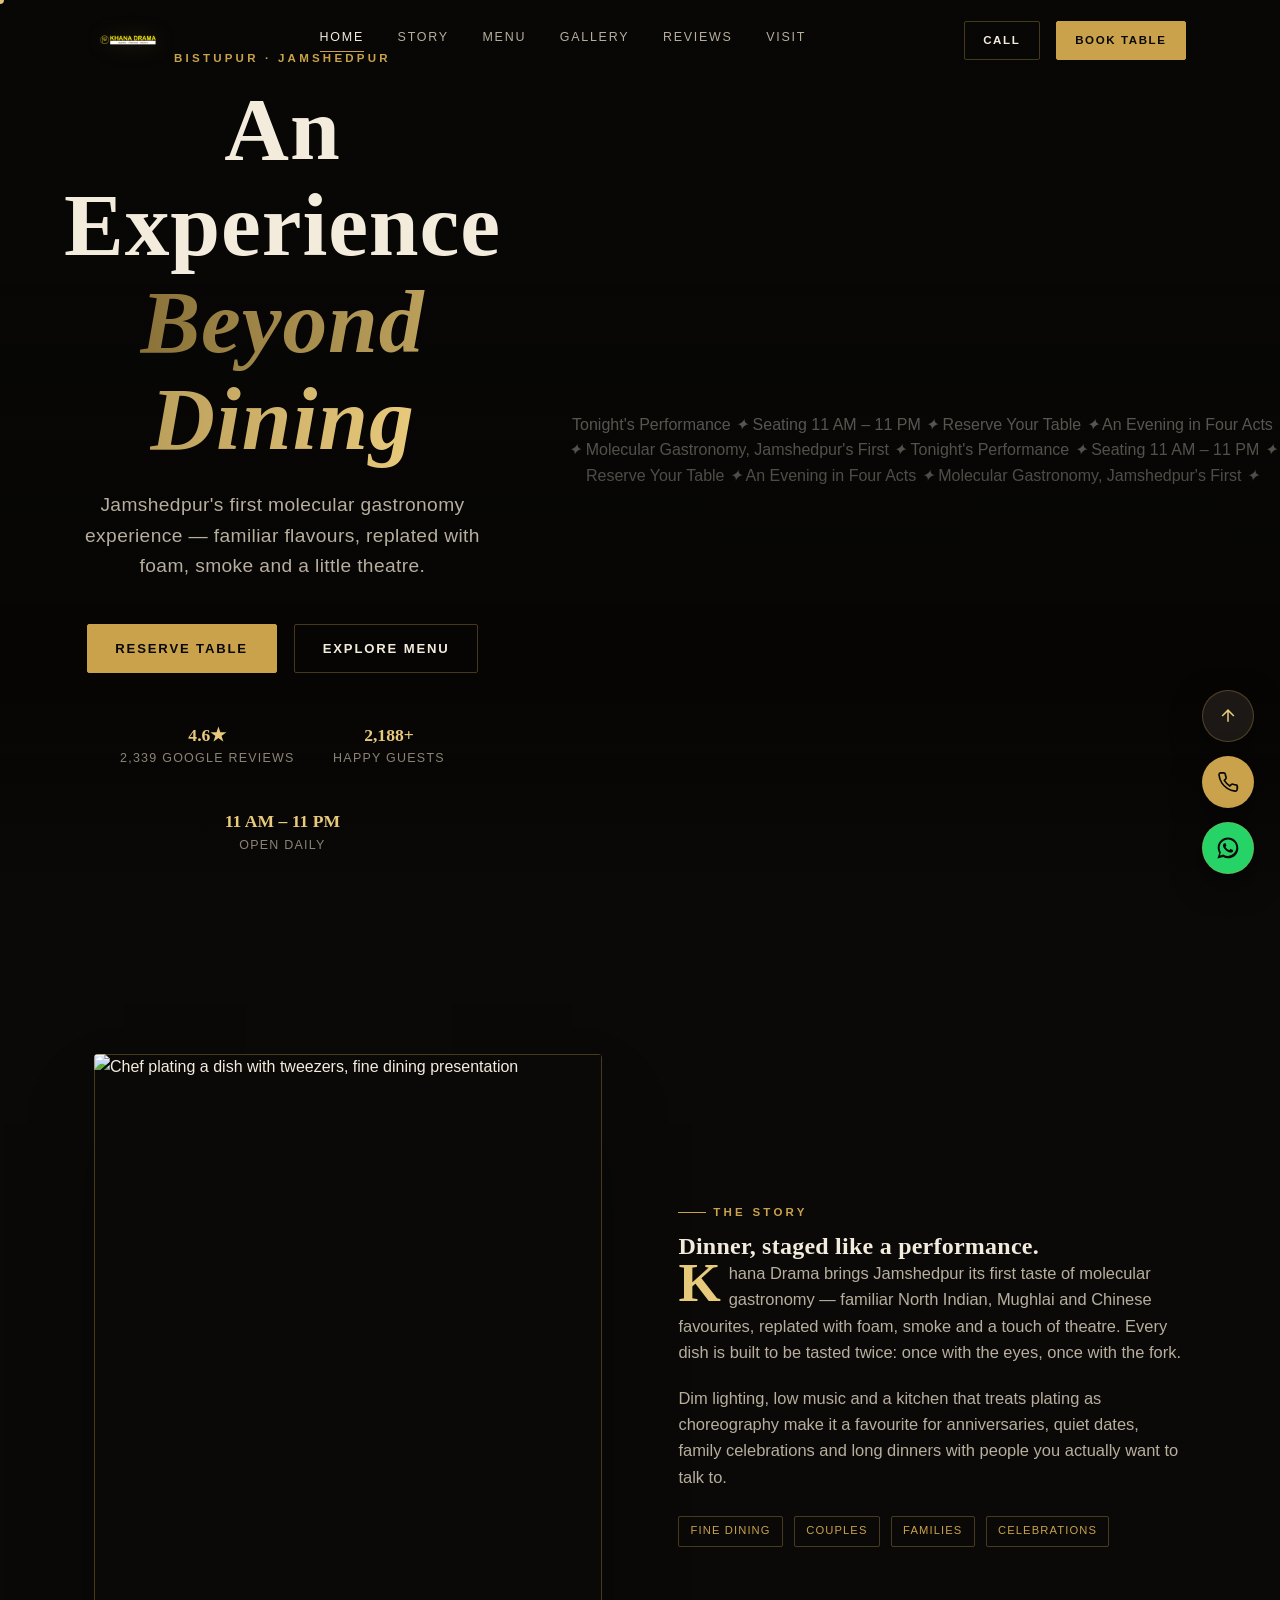
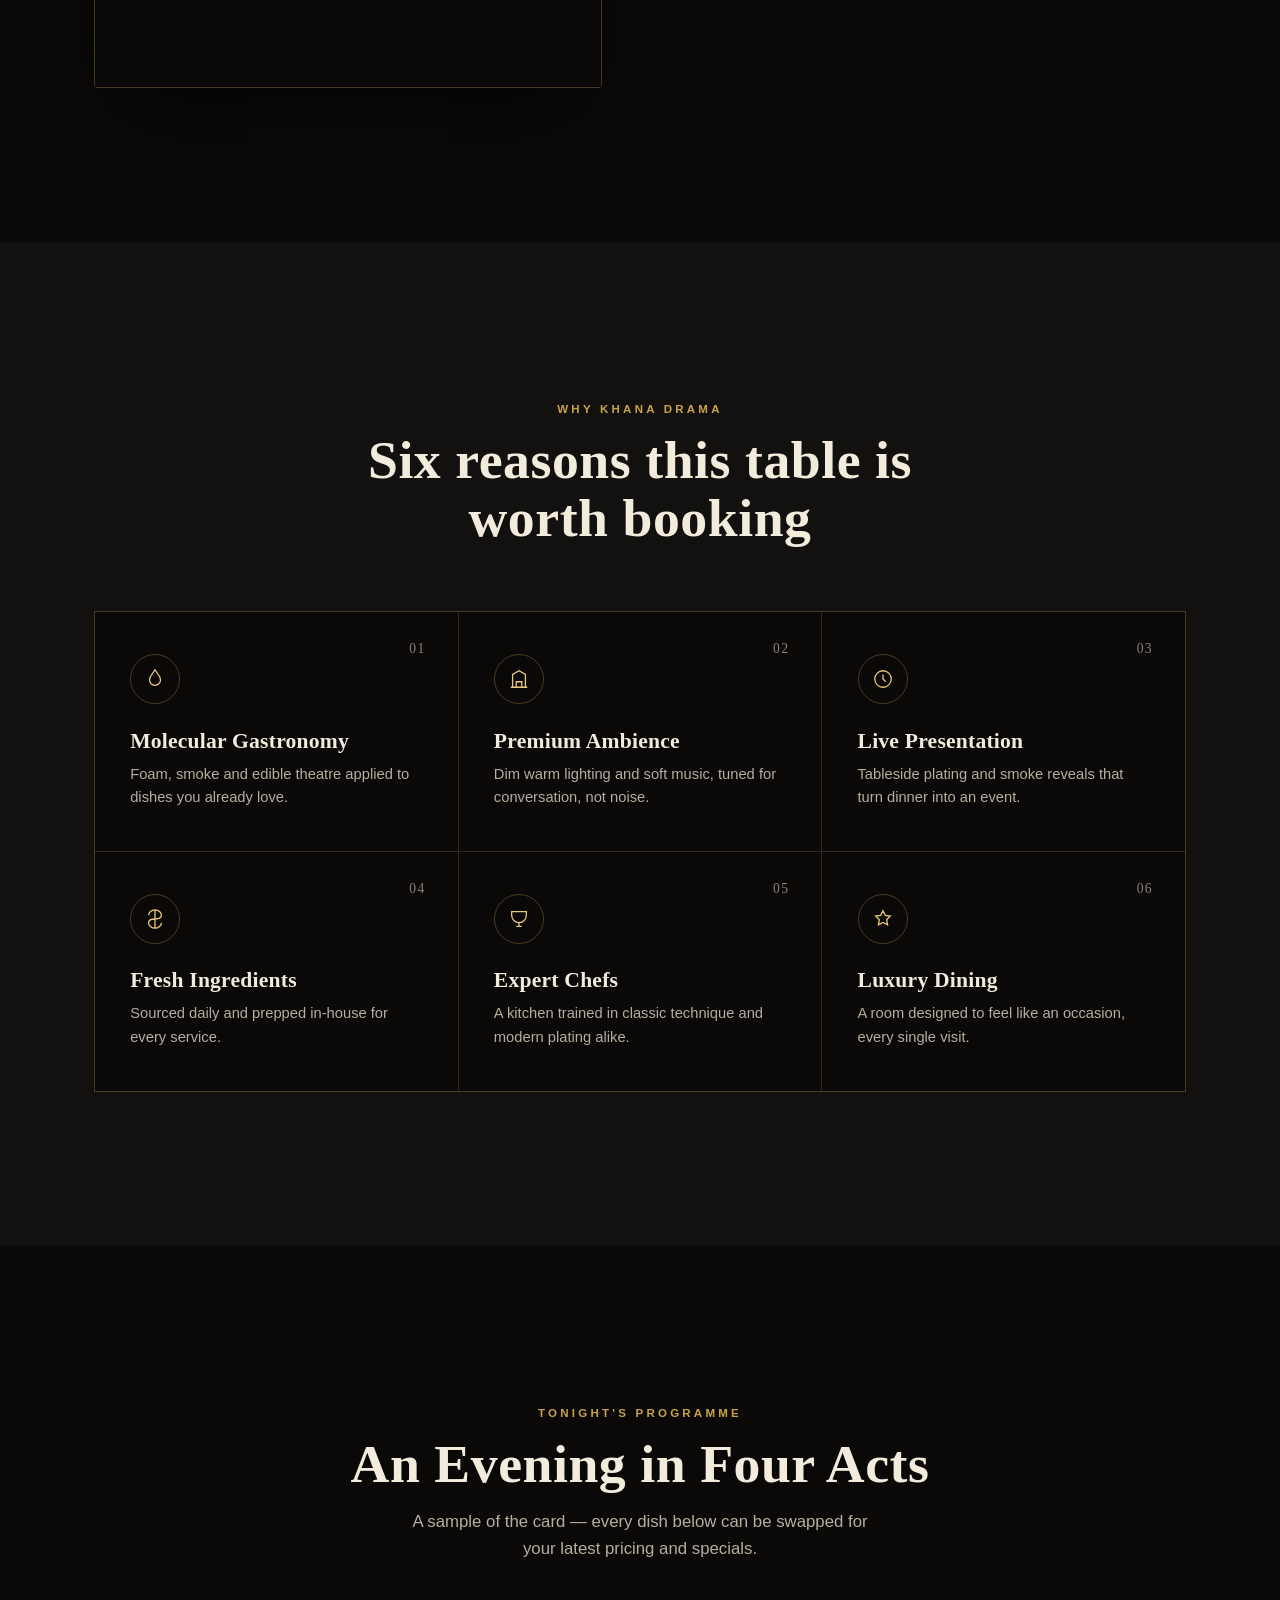
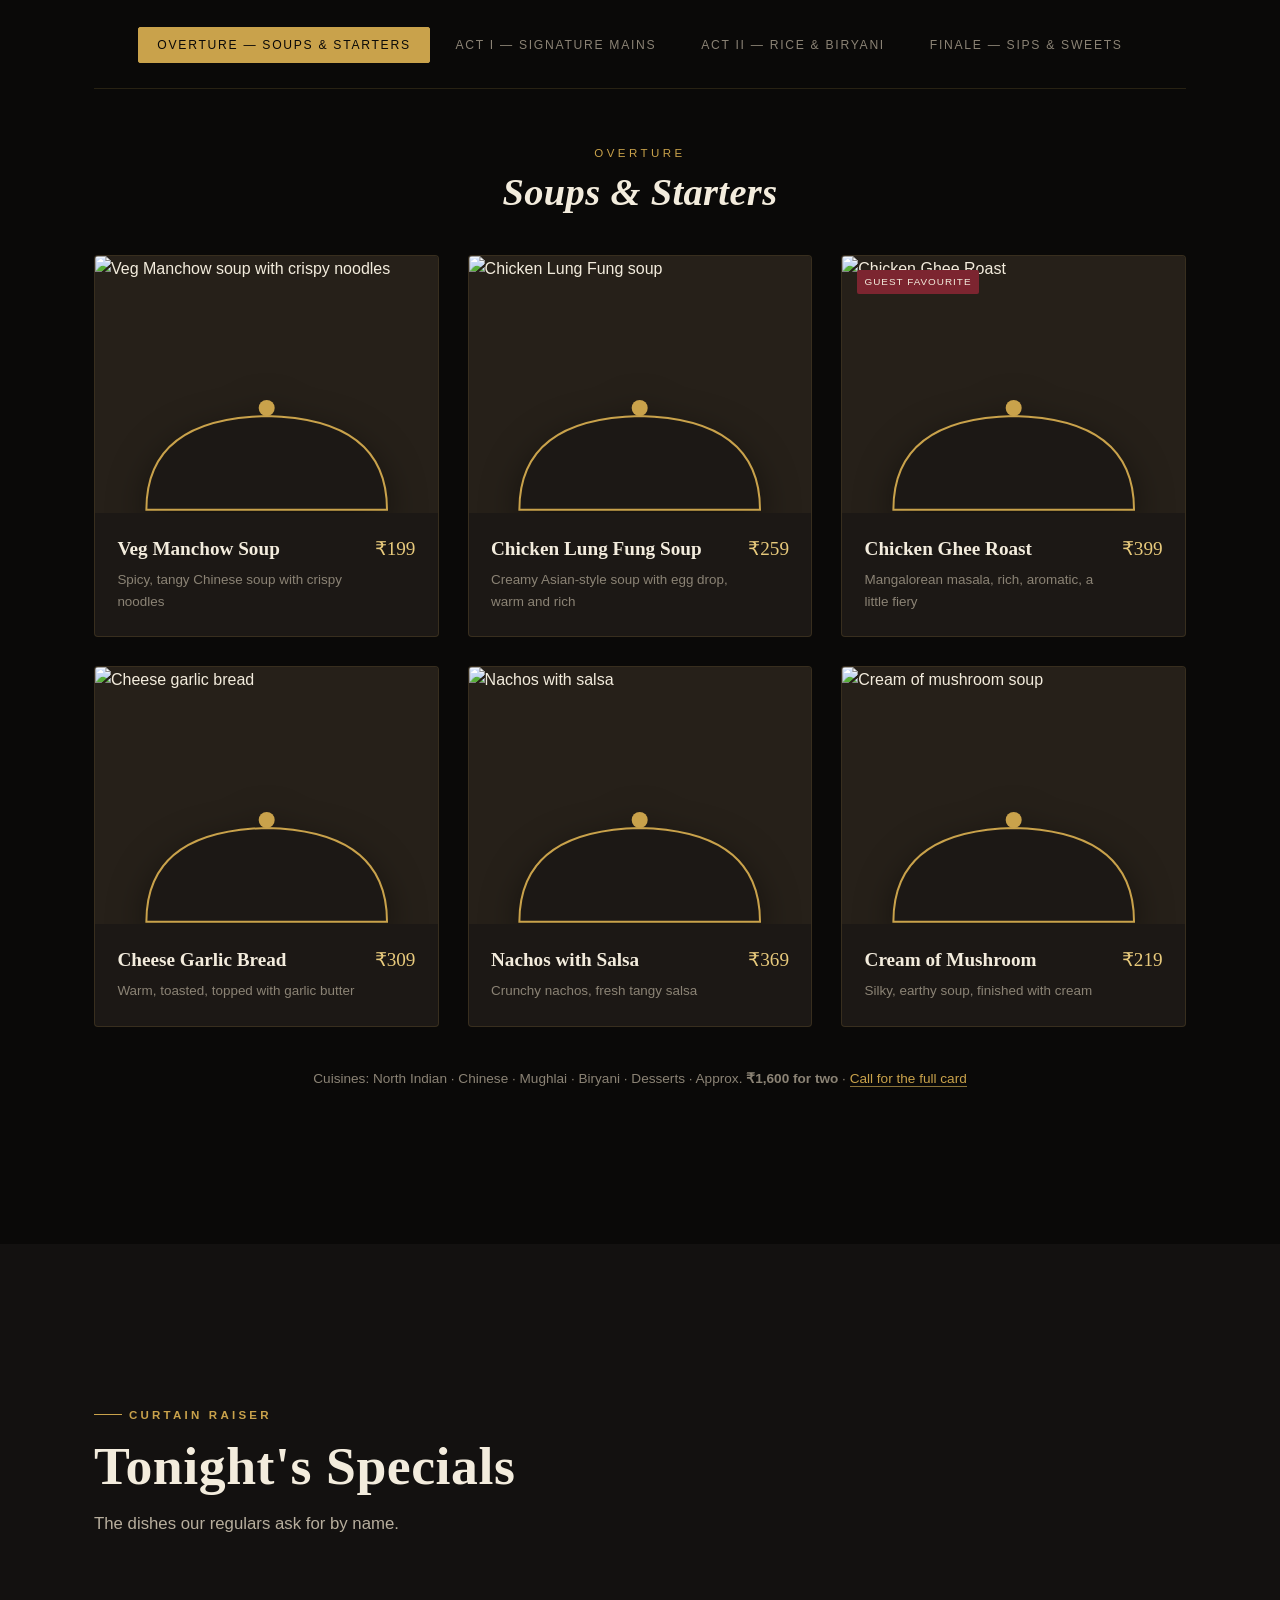
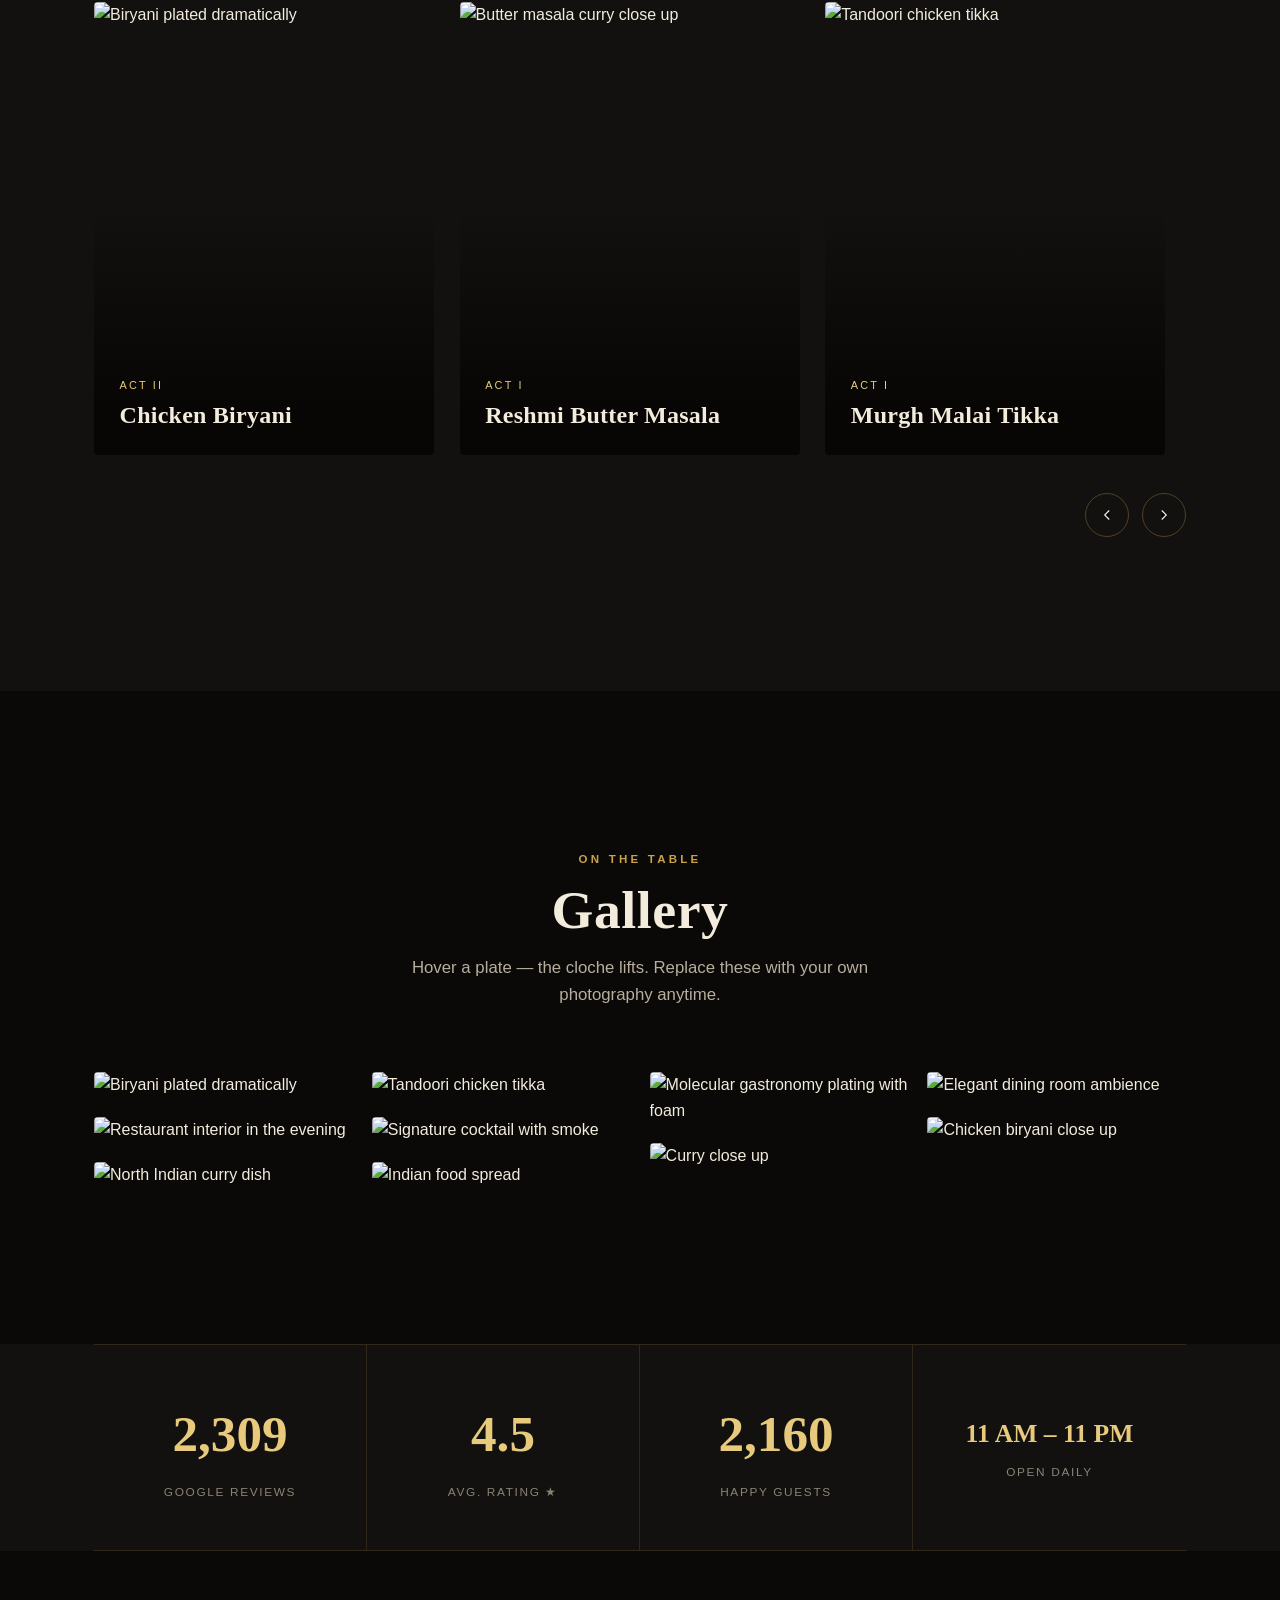
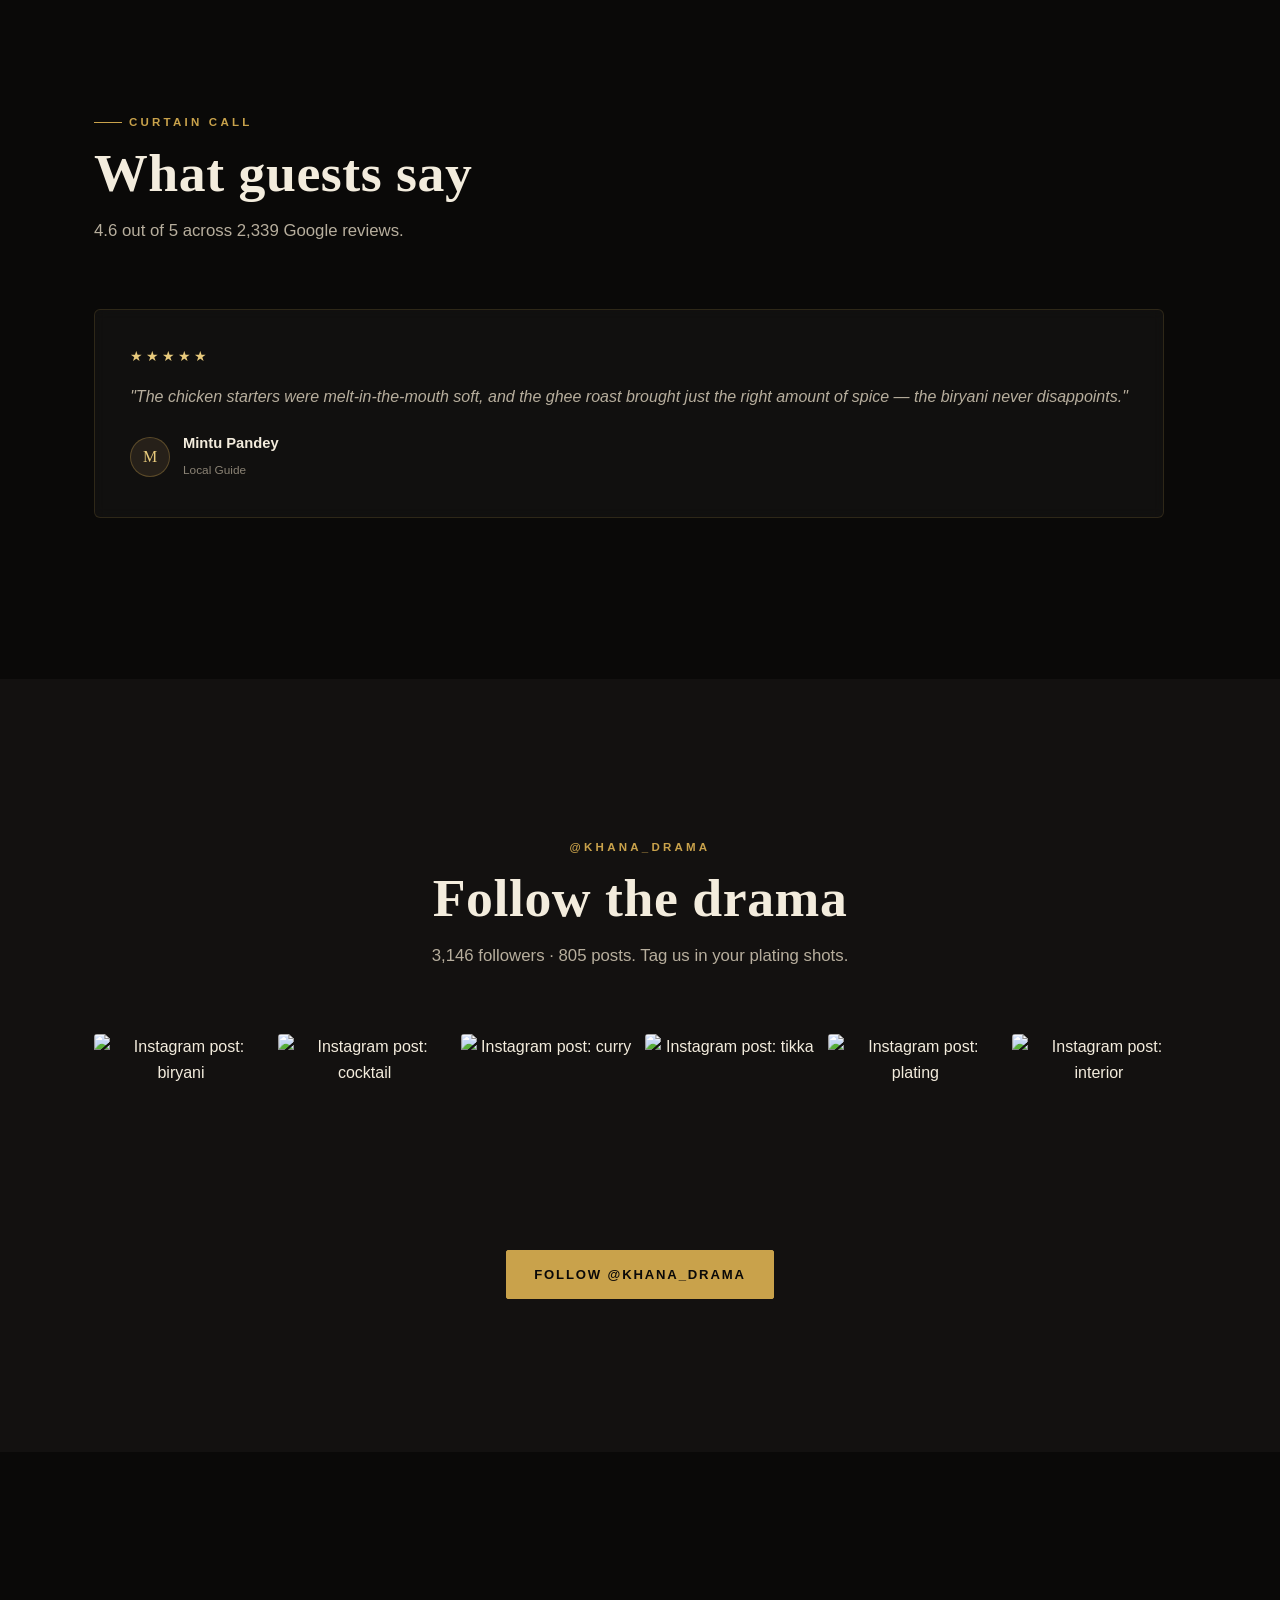
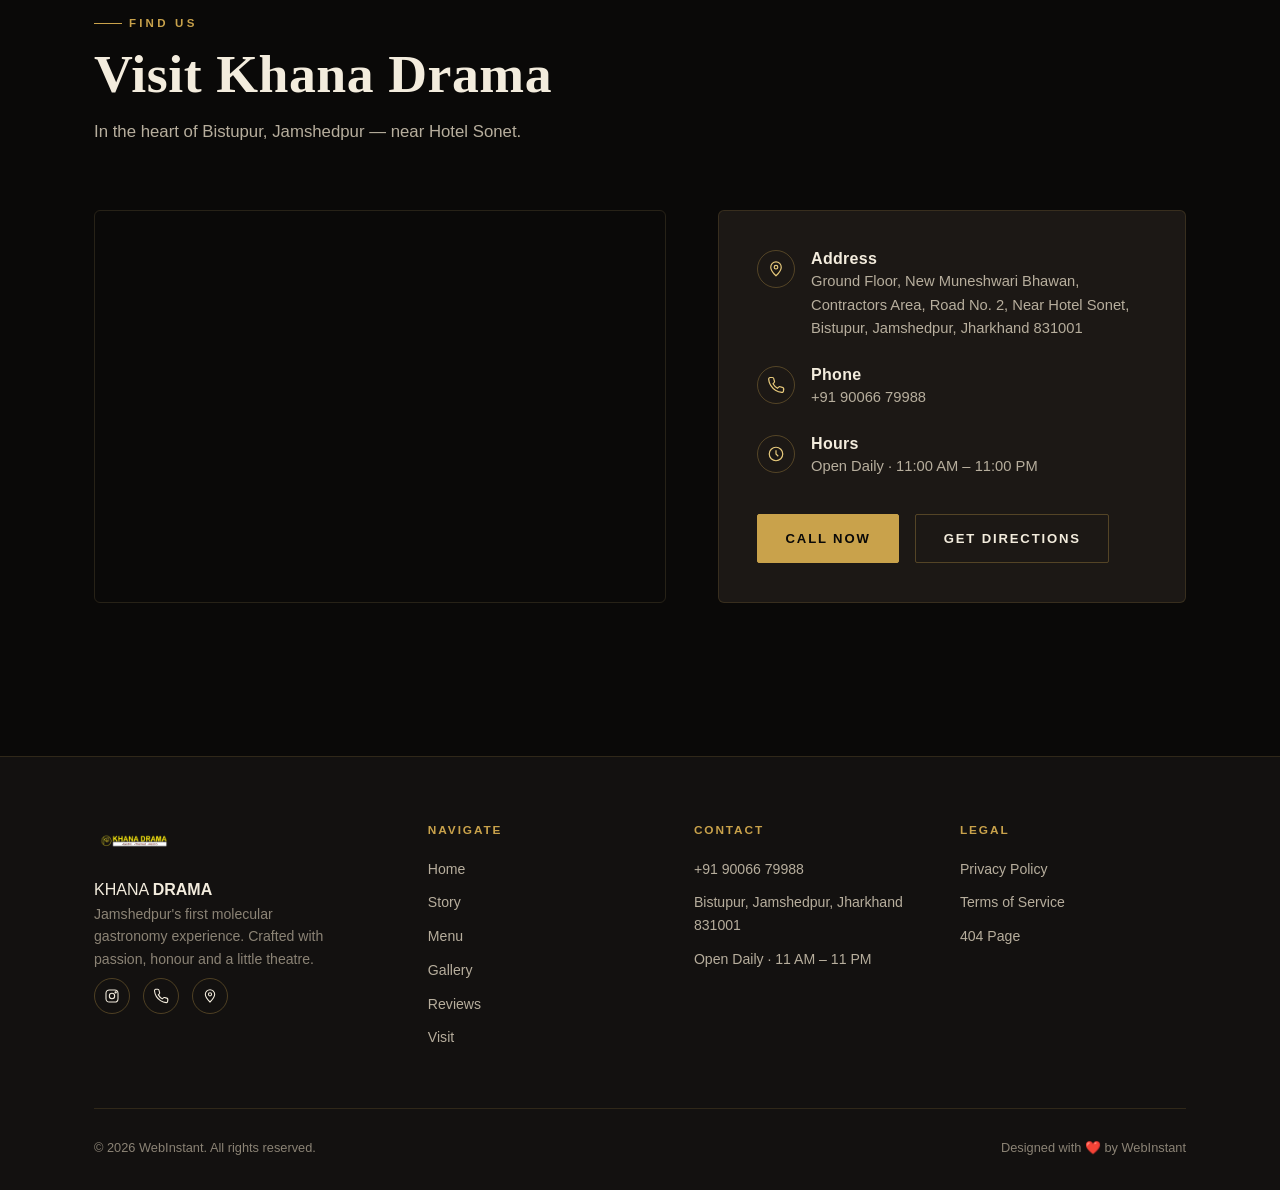
==== commit 8bd8adab: "Update index.html" ====
--- a/index.html
+++ b/index.html
@@ -1,757 +1,1725 @@
-<!DOCTYPE html>
+<!doctype html>
 <html lang="en">
-<head>
-<meta charset="UTF-8">
-<meta name="viewport" content="width=device-width, initial-scale=1.0, viewport-fit=cover">
-<title>Khana Drama — Jamshedpur's First Molecular Gastronomy Restaurant, Bistupur</title>
-<meta name="description" content="Khana Drama in Bistupur, Jamshedpur is a fine-dining restaurant serving North Indian, Mughlai, Chinese and Biryani favourites with a molecular gastronomy twist. Reserve your table today.">
-<meta name="keywords" content="Khana Drama, Jamshedpur restaurant, Bistupur restaurant, molecular gastronomy Jamshedpur, fine dining Jamshedpur, best restaurant Bistupur, biryani Jamshedpur">
-<meta name="author" content="Khana Drama">
-<meta name="robots" content="index, follow, max-image-preview:large">
-<link rel="canonical" href="https://webinstant-works.github.io/KhanaDrama/">
-
-<!-- Open Graph -->
-<meta property="og:type" content="restaurant">
-<meta property="og:site_name" content="Khana Drama">
-<meta property="og:title" content="Khana Drama — Jamshedpur's First Molecular Gastronomy Experience">
-<meta property="og:description" content="Fine dining in Bistupur, Jamshedpur. North Indian, Mughlai and Chinese favourites, replated with theatre. Reserve your table.">
-<meta property="og:url" content="https://webinstant-works.github.io/KhanaDrama/">
-<meta property="og:image" content="https://webinstant-works.github.io/KhanaDrama/logo.png">
-<meta property="og:locale" content="en_IN">
-
-<!-- Twitter -->
-<meta name="twitter:card" content="summary_large_image">
-<meta name="twitter:title" content="Khana Drama — Jamshedpur's First Molecular Gastronomy Experience">
-<meta name="twitter:description" content="Fine dining in Bistupur, Jamshedpur. Reserve your table for an evening in four acts.">
-<meta name="twitter:image" content="https://webinstant-works.github.io/KhanaDrama/logo.png">
-
-<!-- Icons / Manifest -->
-<link rel="icon" href="logo.png" type="image/png">
-<link rel="apple-touch-icon" href="logo.png">
-<link rel="manifest" href="site.manifest">
-<meta name="theme-color" content="#0a0908">
-
-<!-- Performance: preconnect + preload -->
-<link rel="preconnect" href="https://fonts.googleapis.com">
-<link rel="preconnect" href="https://fonts.gstatic.com" crossorigin>
-<link rel="preconnect" href="https://images.unsplash.com">
-<link href="https://fonts.googleapis.com/css2?family=Cormorant+Garamond:ital,wght@0,500;0,600;0,700;1,500;1,600&family=Inter:wght@400;500;600;700&display=swap" rel="stylesheet">
-<link rel="preload" as="style" href="style.css">
-<link rel="stylesheet" href="style.css">
-<noscript><style>[data-reveal]{opacity:1 !important; transform:none !important;} #loader{display:none !important;}</style></noscript>
-
-<!-- Schema.org: Restaurant -->
-<script type="application/ld+json">
-{
-  "@context": "https://schema.org",
-  "@type": "Restaurant",
-  "name": "Khana Drama",
-  "image": "https://webinstant-works.github.io/KhanaDrama/logo.png",
-  "@id": "https://webinstant-works.github.io/KhanaDrama/",
-  "url": "https://webinstant-works.github.io/KhanaDrama/",
-  "telephone": "+919006679988",
-  "servesCuisine": ["North Indian", "Mughlai", "Chinese", "Biryani", "Molecular Gastronomy"],
-  "priceRange": "₹₹",
-  "address": {
-    "@type": "PostalAddress",
-    "streetAddress": "Ground Floor, New Muneshwari Bhawan, Contractors Area, Road No. 2",
-    "addressLocality": "Bistupur, Jamshedpur",
-    "addressRegion": "Jharkhand",
-    "postalCode": "831001",
-    "addressCountry": "IN"
-  },
-  "geo": {
-    "@type": "GeoCoordinates",
-    "latitude": 22.7975,
-    "longitude": 86.1930
-  },
-  "openingHoursSpecification": [{
-    "@type": "OpeningHoursSpecification",
-    "dayOfWeek": ["Monday","Tuesday","Wednesday","Thursday","Friday","Saturday","Sunday"],
-    "opens": "11:00",
-    "closes": "23:00"
-  }],
-  "aggregateRating": {
-    "@type": "AggregateRating",
-    "ratingValue": "4.6",
-    "reviewCount": "2339"
-  },
-  "sameAs": [
-    "https://www.instagram.com/khana_drama/",
-    "https://maps.app.goo.gl/h4MGrNnnMkyNUkUg8"
-  ]
-}
-</script>
-</head>
-<body>
-
-<!-- Loading Screen -->
-<div id="loader" aria-hidden="true">
-  <div class="loader-mark"><span><img src="logo.png" alt="Khana Drama logo" height="70px"></span></div>
-  <div class="loader-rule"></div>
-  <div class="loader-sub">Setting the table</div>
-</div>
-
-<div id="scroll-progress"></div>
-<span class="cursor-dot" id="cursorDot"></span>
-
-<!-- ================= NAVIGATION ================= -->
-<header class="nav" id="siteNav">
-  <div class="container nav-inner">
-    <a href="#home" class="brand">
-      <img src="logo.png" alt="Khana Drama logo" width="34" height="34">
-    </a>
-
-    <nav class="nav-links" aria-label="Primary">
-      <a href="#home" class="active">Home</a>
-      <a href="#story">Story</a>
-      <a href="#menu">Menu</a>
-      <a href="#gallery">Gallery</a>
-      <a href="#reviews">Reviews</a>
-      <a href="#visit">Visit</a>
-    </nav>
-
-    <div class="nav-cta">
-      <a href="tel:+919006679988" class="btn btn-ghost"><span>Call</span></a>
-      <a href="#visit" class="btn btn-gold"><span>Book Table</span></a>
+  <head>
+    <meta charset="UTF-8" />
+    <meta
+      name="viewport"
+      content="width=device-width, initial-scale=1.0, viewport-fit=cover"
+    />
+    <title>
+      Khana Drama — Jamshedpur's First Molecular Gastronomy Restaurant, Bistupur
+    </title>
+    <meta
+      name="description"
+      content="Khana Drama in Bistupur, Jamshedpur is a fine-dining restaurant serving North Indian, Mughlai, Chinese and Biryani favourites with a molecular gastronomy twist. Reserve your table today."
+    />
+    <meta
+      name="keywords"
+      content="Khana Drama, Jamshedpur restaurant, Bistupur restaurant, molecular gastronomy Jamshedpur, fine dining Jamshedpur, best restaurant Bistupur, biryani Jamshedpur"
+    />
+    <meta name="author" content="Khana Drama" />
+    <meta name="robots" content="index, follow, max-image-preview:large" />
+    <link
+      rel="canonical"
+      href="https://webinstant-works.github.io/KhanaDrama/"
+    />
+
+    <!-- Open Graph -->
+    <meta property="og:type" content="restaurant" />
+    <meta property="og:site_name" content="Khana Drama" />
+    <meta
+      property="og:title"
+      content="Khana Drama — Jamshedpur's First Molecular Gastronomy Experience"
+    />
+    <meta
+      property="og:description"
+      content="Fine dining in Bistupur, Jamshedpur. North Indian, Mughlai and Chinese favourites, replated with theatre. Reserve your table."
+    />
+    <meta
+      property="og:url"
+      content="https://webinstant-works.github.io/KhanaDrama/"
+    />
+    <meta
+      property="og:image"
+      content="https://webinstant-works.github.io/KhanaDrama/logo.png"
+    />
+    <meta property="og:locale" content="en_IN" />
+
+    <!-- Twitter -->
+    <meta name="twitter:card" content="summary_large_image" />
+    <meta
+      name="twitter:title"
+      content="Khana Drama — Jamshedpur's First Molecular Gastronomy Experience"
+    />
+    <meta
+      name="twitter:description"
+      content="Fine dining in Bistupur, Jamshedpur. Reserve your table for an evening in four acts."
+    />
+    <meta
+      name="twitter:image"
+      content="https://webinstant-works.github.io/KhanaDrama/logo.png"
+    />
+
+    <!-- Icons / Manifest -->
+    <link rel="icon" href="logo.png" type="image/png" />
+    <link rel="apple-touch-icon" href="logo.png" />
+    <link rel="manifest" href="site.manifest" />
+    <meta name="theme-color" content="#0a0908" />
+
+    <!-- Performance: preconnect + preload -->
+    <link rel="preconnect" href="https://fonts.googleapis.com" />
+    <link rel="preconnect" href="https://fonts.gstatic.com" crossorigin />
+    <link rel="preconnect" href="https://images.unsplash.com" />
+    <link
+      href="https://fonts.googleapis.com/css2?family=Fraunces:ital,opsz,wght@0,9..144,400;0,9..144,500;0,9..144,600;1,9..144,500;1,9..144,600&family=Manrope:wght@400;500;600;700;800&family=Space+Mono:wght@400;700&display=swap"
+      rel="stylesheet"
+    />
+    <link rel="preload" as="style" href="style.css" />
+    <link rel="stylesheet" href="style.css" />
+    <noscript
+      ><style>
+        [data-reveal] {
+          opacity: 1 !important;
+          transform: none !important;
+        }
+        #loader {
+          display: none !important;
+        }
+      </style></noscript
+    >
+
+    <!-- Schema.org: Restaurant -->
+    <script type="application/ld+json">
+      {
+        "@context": "https://schema.org",
+        "@type": "Restaurant",
+        "name": "Khana Drama",
+        "image": "https://webinstant-works.github.io/KhanaDrama/logo.png",
+        "@id": "https://webinstant-works.github.io/KhanaDrama/",
+        "url": "https://webinstant-works.github.io/KhanaDrama/",
+        "telephone": "+919006679988",
+        "servesCuisine": [
+          "North Indian",
+          "Mughlai",
+          "Chinese",
+          "Biryani",
+          "Molecular Gastronomy"
+        ],
+        "priceRange": "₹₹",
+        "address": {
+          "@type": "PostalAddress",
+          "streetAddress": "Ground Floor, New Muneshwari Bhawan, Contractors Area, Road No. 2",
+          "addressLocality": "Bistupur, Jamshedpur",
+          "addressRegion": "Jharkhand",
+          "postalCode": "831001",
+          "addressCountry": "IN"
+        },
+        "geo": {
+          "@type": "GeoCoordinates",
+          "latitude": 22.7975,
+          "longitude": 86.193
+        },
+        "openingHoursSpecification": [
+          {
+            "@type": "OpeningHoursSpecification",
+            "dayOfWeek": [
+              "Monday",
+              "Tuesday",
+              "Wednesday",
+              "Thursday",
+              "Friday",
+              "Saturday",
+              "Sunday"
+            ],
+            "opens": "11:00",
+            "closes": "23:00"
+          }
+        ],
+        "aggregateRating": {
+          "@type": "AggregateRating",
+          "ratingValue": "4.6",
+          "reviewCount": "2339"
+        },
+        "sameAs": [
+          "https://www.instagram.com/khana_drama/",
+          "https://maps.app.goo.gl/h4MGrNnnMkyNUkUg8"
+        ]
+      }
+    </script>
+  </head>
+  <body>
+    <!-- Loading Screen -->
+    <div id="loader" aria-hidden="true">
+      <div class="loader-mark">
+        <span><img src="logo.png" alt="Khana Drama logo" height="70px" /></span>
+      </div>
+      <div class="loader-rule"></div>
+      <div class="loader-sub">Setting the table</div>
     </div>
 
-    <button class="burger" id="burgerBtn" aria-label="Toggle menu" aria-expanded="false" aria-controls="mobileMenu">
-      <span class="burger-box"><span></span><span></span><span></span></span>
-    </button>
-  </div>
-</header>
-
-<div class="mobile-menu" id="mobileMenu" aria-hidden="true">
-  <div class="mm-glow" aria-hidden="true"></div>
-
-  <div class="mm-top">
-    <a href="#home" class="mm-brand">
-      <img src="logo.png" alt="" width="28" height="28">
-    </a>
-    <button class="mm-close" id="mobileMenuClose" aria-label="Close menu">
-      <span></span><span></span>
-    </button>
-  </div>
-
-  <nav class="mm-links" aria-label="Mobile Primary">
-    <a href="#home"><em>01</em><span>Home</span></a>
-    <a href="#story"><em>02</em><span>Story</span></a>
-    <a href="#menu"><em>03</em><span>Menu</span></a>
-    <a href="#gallery"><em>04</em><span>Gallery</span></a>
-    <a href="#reviews"><em>05</em><span>Reviews</span></a>
-    <a href="#visit"><em>06</em><span>Visit</span></a>
-  </nav>
-
-  <div class="mm-bottom">
-    <a href="#visit" class="btn btn-gold"><span>Book Table</span></a>
-    <div class="mm-info">
-      <a href="tel:+919006679988">+91 90066 79988</a>
-      <span>Open Daily · 11 AM – 11 PM</span>
-    </div>
-    <div class="mm-social">
-      <a href="https://www.instagram.com/khana_drama/" target="_blank" rel="noopener" aria-label="Instagram"><svg viewBox="0 0 24 24" stroke="currentColor" stroke-width="1.6" fill="none"><rect x="3" y="3" width="18" height="18" rx="5"/><circle cx="12" cy="12" r="4"/><circle cx="17.5" cy="6.5" r="1"/></svg></a>
-      <a href="tel:+919006679988" aria-label="Call"><svg viewBox="0 0 24 24" stroke="currentColor" stroke-width="1.6" fill="none"><path d="M22 16.9v3a2 2 0 01-2.2 2 19.8 19.8 0 01-8.6-3 19.5 19.5 0 01-6-6 19.8 19.8 0 01-3-8.7A2 2 0 014.1 2h3a2 2 0 012 1.7c.1 1 .4 2 .8 3a2 2 0 01-.5 2.1L8 10.3a16 16 0 006 6l1.5-1.4a2 2 0 012.1-.5c1 .4 2 .7 3 .8a2 2 0 011.7 2z"/></svg></a>
-    </div>
-  </div>
-</div>
-
-<!-- ================= HERO ================= -->
-<section class="hero" id="home">
-  <div class="hero-bg" id="heroBg">
-    <img src="https://images.unsplash.com/photo-1517248135467-4c7edcad34c4?auto=format&fit=crop&w=1800&q=80"
-         alt="Dim, elegant fine-dining interior with warm pendant lighting"
-         fetchpriority="high">
-  </div>
-  <div class="hero-particles" id="heroParticles" aria-hidden="true"></div>
-
-  <div class="hero-content">
-    <div class="eyebrow">Bistupur · Jamshedpur</div>
-    <h1>An Experience <em>Beyond Dining</em></h1>
-    <p class="hero-sub">Jamshedpur's first molecular gastronomy experience — familiar flavours, replated with foam, smoke and a little theatre.</p>
-    <div class="hero-actions">
-      <a href="#visit" class="btn btn-gold"><span>Reserve Table</span></a>
-      <a href="#menu" class="btn btn-ghost"><span>Explore Menu</span></a>
-    </div>
-    <div class="hero-meta">
-      <div><strong>4.6★</strong>2,339 Google Reviews</div>
-      <div><strong>2,188+</strong>Happy Guests</div>
-      <div><strong>11 AM – 11 PM</strong>Open Daily</div>
-    </div>
-  </div>
-
-</section>
-
-<!-- ================= STORY / ABOUT ================= -->
-<section class="section" id="story">
-  <div class="container story">
-    <div class="story-media" data-reveal="left">
-      <div class="story-frame">
-        <img src="https://images.unsplash.com/photo-1414235077428-338989a2e8c0?auto=format&fit=crop&w=1000&q=80"
-             alt="Chef plating a dish with tweezers, fine dining presentation" loading="lazy">
+    <div id="scroll-progress"></div>
+    <span class="cursor-dot" id="cursorDot"></span>
+
+    <!-- ================= NAVIGATION ================= -->
+    <header class="nav" id="siteNav">
+      <div class="container nav-inner">
+        <a href="#home" class="brand">
+          <img src="logo.png" alt="Khana Drama logo" width="34" height="34" />
+        </a>
+
+        <nav class="nav-links" aria-label="Primary">
+          <a href="#home" class="active">Home</a>
+          <a href="#story">Story</a>
+          <a href="#menu">Menu</a>
+          <a href="#gallery">Gallery</a>
+          <a href="#reviews">Reviews</a>
+          <a href="#visit">Visit</a>
+        </nav>
+
+        <div class="nav-cta">
+          <a href="tel:+919006679988" class="btn btn-ghost"
+            ><span>Call</span></a
+          >
+          <a href="#visit" class="btn btn-gold"><span>Book Table</span></a>
+        </div>
+
+        <button
+          class="burger"
+          id="burgerBtn"
+          aria-label="Toggle menu"
+          aria-expanded="false"
+          aria-controls="mobileMenu"
+        >
+          <span class="burger-box"
+            ><span></span><span></span><span></span
+          ></span>
+        </button>
       </div>
-      <!-- <div class="story-badge"><strong>2026</strong><span>Jamshedpur's First</span></div> -->
-    </div>
-
-    <div class="story-text" data-reveal="right">
-      <div class="eyebrow">The Story</div>
-      <h2>Dinner, staged like a performance.</h2>
-      <p>Khana Drama brings Jamshedpur its first taste of molecular gastronomy — familiar North Indian, Mughlai and Chinese favourites, replated with foam, smoke and a touch of theatre. Every dish is built to be tasted twice: once with the eyes, once with the fork.</p>
-      <p>Dim lighting, low music and a kitchen that treats plating as choreography make it a favourite for anniversaries, quiet dates, family celebrations and long dinners with people you actually want to talk to.</p>
-      <div class="story-tags">
-        <span>Fine Dining</span><span>Couples</span><span>Families</span><span>Celebrations</span>
+    </header>
+
+    <div class="mobile-menu" id="mobileMenu" aria-hidden="true">
+      <div class="mm-glow" aria-hidden="true"></div>
+
+      <div class="mm-top">
+        <a href="#home" class="mm-brand">
+          <img src="logo.png" alt="" width="28" height="28" />
+        </a>
+        <button class="mm-close" id="mobileMenuClose" aria-label="Close menu">
+          <span></span><span></span>
+        </button>
+      </div>
+
+      <nav class="mm-links" aria-label="Mobile Primary">
+        <a href="#home"><em>01</em><span>Home</span></a>
+        <a href="#story"><em>02</em><span>Story</span></a>
+        <a href="#menu"><em>03</em><span>Menu</span></a>
+        <a href="#gallery"><em>04</em><span>Gallery</span></a>
+        <a href="#reviews"><em>05</em><span>Reviews</span></a>
+        <a href="#visit"><em>06</em><span>Visit</span></a>
+      </nav>
+
+      <div class="mm-bottom">
+        <a href="#visit" class="btn btn-gold"><span>Book Table</span></a>
+        <div class="mm-info">
+          <a href="tel:+919006679988">+91 90066 79988</a>
+          <span>Open Daily · 11 AM – 11 PM</span>
+        </div>
+        <div class="mm-social">
+          <a
+            href="https://www.instagram.com/khana_drama/"
+            target="_blank"
+            rel="noopener"
+            aria-label="Instagram"
+            ><svg
+              viewBox="0 0 24 24"
+              stroke="currentColor"
+              stroke-width="1.6"
+              fill="none"
+            >
+              <rect x="3" y="3" width="18" height="18" rx="5" />
+              <circle cx="12" cy="12" r="4" />
+              <circle cx="17.5" cy="6.5" r="1" /></svg
+          ></a>
+          <a href="tel:+919006679988" aria-label="Call"
+            ><svg
+              viewBox="0 0 24 24"
+              stroke="currentColor"
+              stroke-width="1.6"
+              fill="none"
+            >
+              <path
+                d="M22 16.9v3a2 2 0 01-2.2 2 19.8 19.8 0 01-8.6-3 19.5 19.5 0 01-6-6 19.8 19.8 0 01-3-8.7A2 2 0 014.1 2h3a2 2 0 012 1.7c.1 1 .4 2 .8 3a2 2 0 01-.5 2.1L8 10.3a16 16 0 006 6l1.5-1.4a2 2 0 012.1-.5c1 .4 2 .7 3 .8a2 2 0 011.7 2z"
+              /></svg
+          ></a>
+        </div>
       </div>
     </div>
-  </div>
-</section>
-
-<!-- ================= FEATURES ================= -->
-<section class="section section-alt">
-  <div class="container">
-    <div class="section-head center" data-reveal="up" style="margin-inline:auto;text-align:center;">
-      <div class="eyebrow" style="justify-content:center;">Why Khana Drama</div>
-      <h2>Six reasons this table is worth booking</h2>
+
+    <!-- ================= HERO ================= -->
+    <section class="hero" id="home">
+      <div class="hero-bg" id="heroBg">
+        <img
+          src="https://images.unsplash.com/photo-1517248135467-4c7edcad34c4?auto=format&fit=crop&w=1800&q=80"
+          alt="Dim, elegant fine-dining interior with warm pendant lighting"
+          fetchpriority="high"
+        />
+      </div>
+      <div class="hero-spotlight" aria-hidden="true"></div>
+      <div class="hero-curtain hero-curtain-l" aria-hidden="true"></div>
+      <div class="hero-curtain hero-curtain-r" aria-hidden="true"></div>
+      <div class="hero-particles" id="heroParticles" aria-hidden="true"></div>
+
+      <div class="hero-content">
+        <div class="eyebrow">Bistupur · Jamshedpur</div>
+        <h1>An Experience <em>Beyond Dining</em></h1>
+        <p class="hero-sub">
+          Jamshedpur's first molecular gastronomy experience — familiar
+          flavours, replated with foam, smoke and a little theatre.
+        </p>
+        <div class="hero-actions">
+          <a href="#visit" class="btn btn-gold"><span>Reserve Table</span></a>
+          <a href="#menu" class="btn btn-ghost"><span>Explore Menu</span></a>
+        </div>
+        <div class="hero-meta">
+          <div><strong>4.6★</strong>2,339 Google Reviews</div>
+          <div><strong>2,188+</strong>Happy Guests</div>
+          <div><strong>11 AM – 11 PM</strong>Open Daily</div>
+        </div>
+      </div>
+
+      <div class="hero-marquee" aria-hidden="true">
+        <div class="hero-marquee-track">
+          <span class="mq-set"
+            >Tonight's Performance <i>✦</i> Seating 11 AM – 11 PM
+            <i>✦</i> Reserve Your Table <i>✦</i> An Evening in Four Acts
+            <i>✦</i> Molecular Gastronomy, Jamshedpur's First <i>✦</i></span
+          >
+          <span class="mq-set"
+            >Tonight's Performance <i>✦</i> Seating 11 AM – 11 PM
+            <i>✦</i> Reserve Your Table <i>✦</i> An Evening in Four Acts
+            <i>✦</i> Molecular Gastronomy, Jamshedpur's First <i>✦</i></span
+          >
+        </div>
+      </div>
+    </section>
+
+    <!-- ================= STORY / ABOUT ================= -->
+    <section class="section" id="story">
+      <div class="container story">
+        <div class="story-media" data-reveal="left">
+          <div class="story-frame">
+            <img
+              src="https://images.unsplash.com/photo-1414235077428-338989a2e8c0?auto=format&fit=crop&w=1000&q=80"
+              alt="Chef plating a dish with tweezers, fine dining presentation"
+              loading="lazy"
+            />
+          </div>
+          <!-- <div class="story-badge"><strong>2026</strong><span>Jamshedpur's First</span></div> -->
+        </div>
+
+        <div class="story-text" data-reveal="right">
+          <div class="eyebrow">The Story</div>
+          <h2>Dinner, staged like a performance.</h2>
+          <p>
+            Khana Drama brings Jamshedpur its first taste of molecular
+            gastronomy — familiar North Indian, Mughlai and Chinese favourites,
+            replated with foam, smoke and a touch of theatre. Every dish is
+            built to be tasted twice: once with the eyes, once with the fork.
+          </p>
+          <p>
+            Dim lighting, low music and a kitchen that treats plating as
+            choreography make it a favourite for anniversaries, quiet dates,
+            family celebrations and long dinners with people you actually want
+            to talk to.
+          </p>
+          <div class="story-tags">
+            <span>Fine Dining</span><span>Couples</span><span>Families</span
+            ><span>Celebrations</span>
+          </div>
+        </div>
+      </div>
+    </section>
+
+    <!-- ================= FEATURES ================= -->
+    <section class="section section-alt">
+      <div class="container">
+        <div
+          class="section-head center"
+          data-reveal="up"
+          style="margin-inline: auto; text-align: center"
+        >
+          <div class="eyebrow" style="justify-content: center">
+            Why Khana Drama
+          </div>
+          <h2>Six reasons this table is worth booking</h2>
+        </div>
+
+        <div class="features-grid" data-reveal="scale">
+          <article class="feature-card">
+            <span class="feature-num">01</span>
+            <div class="feature-icon">
+              <svg viewBox="0 0 24 24" stroke-width="1.4">
+                <path d="M12 2c-2 4-6 6-6 11a6 6 0 0012 0c0-5-4-7-6-11z" />
+              </svg>
+            </div>
+            <h3>Molecular Gastronomy</h3>
+            <p>
+              Foam, smoke and edible theatre applied to dishes you already love.
+            </p>
+          </article>
+          <article class="feature-card">
+            <span class="feature-num">02</span>
+            <div class="feature-icon">
+              <svg viewBox="0 0 24 24" stroke-width="1.4">
+                <path d="M3 21h18M5 21V7l7-4 7 4v14M9 21v-6h6v6" />
+              </svg>
+            </div>
+            <h3>Premium Ambience</h3>
+            <p>
+              Dim warm lighting and soft music, tuned for conversation, not
+              noise.
+            </p>
+          </article>
+          <article class="feature-card">
+            <span class="feature-num">03</span>
+            <div class="feature-icon">
+              <svg viewBox="0 0 24 24" stroke-width="1.4">
+                <circle cx="12" cy="12" r="9" />
+                <path d="M12 7v5l3 3" />
+              </svg>
+            </div>
+            <h3>Live Presentation</h3>
+            <p>
+              Tableside plating and smoke reveals that turn dinner into an
+              event.
+            </p>
+          </article>
+          <article class="feature-card">
+            <span class="feature-num">04</span>
+            <div class="feature-icon">
+              <svg viewBox="0 0 24 24" stroke-width="1.4">
+                <path
+                  d="M12 2v20M5 8c0-3 3-6 7-6s7 3 7 6-3 4-7 4-7 1-7 4 3 6 7 6 7-3 7-6"
+                />
+              </svg>
+            </div>
+            <h3>Fresh Ingredients</h3>
+            <p>Sourced daily and prepped in-house for every service.</p>
+          </article>
+          <article class="feature-card">
+            <span class="feature-num">05</span>
+            <div class="feature-icon">
+              <svg viewBox="0 0 24 24" stroke-width="1.4">
+                <path d="M4 4h16v4a8 8 0 01-8 8 8 8 0 01-8-8V4z" />
+                <path d="M9 20h6M12 16v4" />
+              </svg>
+            </div>
+            <h3>Expert Chefs</h3>
+            <p>
+              A kitchen trained in classic technique and modern plating alike.
+            </p>
+          </article>
+          <article class="feature-card">
+            <span class="feature-num">06</span>
+            <div class="feature-icon">
+              <svg viewBox="0 0 24 24" stroke-width="1.4">
+                <path
+                  d="M12 3l2.5 5 5.5.8-4 4 1 5.5-5-2.6-5 2.6 1-5.5-4-4 5.5-.8z"
+                />
+              </svg>
+            </div>
+            <h3>Luxury Dining</h3>
+            <p>A room designed to feel like an occasion, every single visit.</p>
+          </article>
+        </div>
+      </div>
+    </section>
+
+    <!-- ================= MENU: FOUR ACTS ================= -->
+    <section class="section" id="menu">
+      <div class="container">
+        <div
+          class="section-head center"
+          style="margin-inline: auto; text-align: center"
+          data-reveal="up"
+        >
+          <div class="eyebrow" style="justify-content: center">
+            Tonight's Programme
+          </div>
+          <h2>An Evening in Four Acts</h2>
+          <p style="margin-inline: auto">
+            A sample of the card — every dish below can be swapped for your
+            latest pricing and specials.
+          </p>
+        </div>
+
+        <div class="acts-nav" role="tablist" aria-label="Menu acts">
+          <button class="act-btn active" data-act="overture">
+            <span class="act-btn-full">Overture — Soups &amp; Starters</span
+            ><span class="act-btn-short">Overture</span>
+          </button>
+          <button class="act-btn" data-act="act1">
+            <span class="act-btn-full">Act I — Signature Mains</span
+            ><span class="act-btn-short">Act I</span>
+          </button>
+          <button class="act-btn" data-act="act2">
+            <span class="act-btn-full">Act II — Rice &amp; Biryani</span
+            ><span class="act-btn-short">Act II</span>
+          </button>
+          <button class="act-btn" data-act="finale">
+            <span class="act-btn-full">Finale — Sips &amp; Sweets</span
+            ><span class="act-btn-short">Finale</span>
+          </button>
+        </div>
+
+        <!-- OVERTURE -->
+        <div class="act-panel active" id="overture">
+          <div class="act-title">
+            <span>Overture</span>
+            <h3>Soups &amp; Starters</h3>
+          </div>
+          <div class="menu-grid">
+            <article class="dish-card" data-reveal="up">
+              <div class="dish-media">
+                <img
+                  src="https://images.unsplash.com/photo-1547592180-85f173990554?auto=format&fit=crop&w=700&q=80"
+                  alt="Veg Manchow soup with crispy noodles"
+                  loading="lazy"
+                />
+                <div class="cloche">
+                  <span class="steam" style="left: 30%; height: 26px"></span
+                  ><span class="steam" style="left: 50%; height: 34px"></span
+                  ><span class="steam" style="left: 68%; height: 22px"></span>
+                  <svg viewBox="0 0 200 90">
+                    <path
+                      d="M10 88 Q10 20 100 18 Q190 20 190 88 Z"
+                      fill="#1c1815"
+                      stroke="#c9a24b"
+                      stroke-width="1.5"
+                    />
+                    <circle cx="100" cy="12" r="6" fill="#c9a24b" />
+                  </svg>
+                </div>
+              </div>
+              <div class="dish-body">
+                <div>
+                  <div class="dish-name">Veg Manchow Soup</div>
+                  <div class="dish-desc">
+                    Spicy, tangy Chinese soup with crispy noodles
+                  </div>
+                </div>
+                <div class="dish-price">₹199</div>
+              </div>
+            </article>
+
+            <article class="dish-card" data-reveal="up">
+              <div class="dish-media">
+                <img
+                  src="https://images.unsplash.com/photo-1547592166-23ac45744acd?auto=format&fit=crop&w=700&q=80"
+                  alt="Chicken Lung Fung soup"
+                  loading="lazy"
+                />
+                <div class="cloche">
+                  <span class="steam" style="left: 30%; height: 26px"></span
+                  ><span class="steam" style="left: 50%; height: 34px"></span
+                  ><span class="steam" style="left: 68%; height: 22px"></span>
+                  <svg viewBox="0 0 200 90">
+                    <path
+                      d="M10 88 Q10 20 100 18 Q190 20 190 88 Z"
+                      fill="#1c1815"
+                      stroke="#c9a24b"
+                      stroke-width="1.5"
+                    />
+                    <circle cx="100" cy="12" r="6" fill="#c9a24b" />
+                  </svg>
+                </div>
+              </div>
+              <div class="dish-body">
+                <div>
+                  <div class="dish-name">Chicken Lung Fung Soup</div>
+                  <div class="dish-desc">
+                    Creamy Asian-style soup with egg drop, warm and rich
+                  </div>
+                </div>
+                <div class="dish-price">₹259</div>
+              </div>
+            </article>
+
+            <article class="dish-card" data-reveal="up">
+              <div class="dish-media">
+                <img
+                  src="https://images.unsplash.com/photo-1585937421612-70a008356fbe?auto=format&fit=crop&w=700&q=80"
+                  alt="Chicken Ghee Roast"
+                  loading="lazy"
+                />
+                <div class="cloche">
+                  <span class="steam" style="left: 30%; height: 26px"></span
+                  ><span class="steam" style="left: 50%; height: 34px"></span
+                  ><span class="steam" style="left: 68%; height: 22px"></span>
+                  <svg viewBox="0 0 200 90">
+                    <path
+                      d="M10 88 Q10 20 100 18 Q190 20 190 88 Z"
+                      fill="#1c1815"
+                      stroke="#c9a24b"
+                      stroke-width="1.5"
+                    />
+                    <circle cx="100" cy="12" r="6" fill="#c9a24b" />
+                  </svg>
+                </div>
+                <div class="dish-badge">Guest Favourite</div>
+              </div>
+              <div class="dish-body">
+                <div>
+                  <div class="dish-name">Chicken Ghee Roast</div>
+                  <div class="dish-desc">
+                    Mangalorean masala, rich, aromatic, a little fiery
+                  </div>
+                </div>
+                <div class="dish-price">₹399</div>
+              </div>
+            </article>
+
+            <article class="dish-card" data-reveal="up">
+              <div class="dish-media">
+                <img
+                  src="https://images.unsplash.com/photo-1573821663912-6df460f9c684?auto=format&fit=crop&w=700&q=80"
+                  alt="Cheese garlic bread"
+                  loading="lazy"
+                />
+                <div class="cloche">
+                  <span class="steam" style="left: 40%; height: 24px"></span
+                  ><span class="steam" style="left: 60%; height: 30px"></span>
+                  <svg viewBox="0 0 200 90">
+                    <path
+                      d="M10 88 Q10 20 100 18 Q190 20 190 88 Z"
+                      fill="#1c1815"
+                      stroke="#c9a24b"
+                      stroke-width="1.5"
+                    />
+                    <circle cx="100" cy="12" r="6" fill="#c9a24b" />
+                  </svg>
+                </div>
+              </div>
+              <div class="dish-body">
+                <div>
+                  <div class="dish-name">Cheese Garlic Bread</div>
+                  <div class="dish-desc">
+                    Warm, toasted, topped with garlic butter
+                  </div>
+                </div>
+                <div class="dish-price">₹309</div>
+              </div>
+            </article>
+
+            <article class="dish-card" data-reveal="up">
+              <div class="dish-media">
+                <img
+                  src="https://images.unsplash.com/photo-1513456852971-30c0b8199d4d?auto=format&fit=crop&w=700&q=80"
+                  alt="Nachos with salsa"
+                  loading="lazy"
+                />
+                <div class="cloche">
+                  <span class="steam" style="left: 40%; height: 24px"></span
+                  ><span class="steam" style="left: 60%; height: 30px"></span>
+                  <svg viewBox="0 0 200 90">
+                    <path
+                      d="M10 88 Q10 20 100 18 Q190 20 190 88 Z"
+                      fill="#1c1815"
+                      stroke="#c9a24b"
+                      stroke-width="1.5"
+                    />
+                    <circle cx="100" cy="12" r="6" fill="#c9a24b" />
+                  </svg>
+                </div>
+              </div>
+              <div class="dish-body">
+                <div>
+                  <div class="dish-name">Nachos with Salsa</div>
+                  <div class="dish-desc">Crunchy nachos, fresh tangy salsa</div>
+                </div>
+                <div class="dish-price">₹369</div>
+              </div>
+            </article>
+
+            <article class="dish-card" data-reveal="up">
+              <div class="dish-media">
+                <img
+                  src="https://images.unsplash.com/photo-1547592166-23ac45744acd?auto=format&fit=crop&w=700&q=80"
+                  alt="Cream of mushroom soup"
+                  loading="lazy"
+                />
+                <div class="cloche">
+                  <span class="steam" style="left: 30%; height: 26px"></span
+                  ><span class="steam" style="left: 50%; height: 34px"></span
+                  ><span class="steam" style="left: 68%; height: 22px"></span>
+                  <svg viewBox="0 0 200 90">
+                    <path
+                      d="M10 88 Q10 20 100 18 Q190 20 190 88 Z"
+                      fill="#1c1815"
+                      stroke="#c9a24b"
+                      stroke-width="1.5"
+                    />
+                    <circle cx="100" cy="12" r="6" fill="#c9a24b" />
+                  </svg>
+                </div>
+              </div>
+              <div class="dish-body">
+                <div>
+                  <div class="dish-name">Cream of Mushroom</div>
+                  <div class="dish-desc">
+                    Silky, earthy soup, finished with cream
+                  </div>
+                </div>
+                <div class="dish-price">₹219</div>
+              </div>
+            </article>
+          </div>
+        </div>
+
+        <!-- ACT I -->
+        <div class="act-panel" id="act1">
+          <div class="act-title">
+            <span>Act I</span>
+            <h3>Signature Mains</h3>
+          </div>
+          <div class="menu-grid">
+            <article class="dish-card" data-reveal="up">
+              <div class="dish-media">
+                <img
+                  src="https://images.unsplash.com/photo-1603894584373-5ac82b2ae398?auto=format&fit=crop&w=700&q=80"
+                  alt="Chicken Reshmi Butter Masala"
+                  loading="lazy"
+                />
+                <div class="cloche">
+                  <span class="steam" style="left: 40%; height: 26px"></span
+                  ><span class="steam" style="left: 60%; height: 32px"></span>
+                  <svg viewBox="0 0 200 90">
+                    <path
+                      d="M10 88 Q10 20 100 18 Q190 20 190 88 Z"
+                      fill="#1c1815"
+                      stroke="#c9a24b"
+                      stroke-width="1.5"
+                    />
+                    <circle cx="100" cy="12" r="6" fill="#c9a24b" />
+                  </svg>
+                </div>
+                <div class="dish-badge">House Signature</div>
+              </div>
+              <div class="dish-body">
+                <div>
+                  <div class="dish-name">Chicken Reshmi Butter Masala</div>
+                  <div class="dish-desc">
+                    Silken, buttery gravy, the house's most-requested plate
+                  </div>
+                </div>
+                <div class="dish-price">Chef's Price</div>
+              </div>
+            </article>
+
+            <article class="dish-card" data-reveal="up">
+              <div class="dish-media">
+                <img
+                  src="https://images.unsplash.com/photo-1601050690597-df0568f70950?auto=format&fit=crop&w=700&q=80"
+                  alt="Paneer Tikka Makhani"
+                  loading="lazy"
+                />
+                <div class="cloche">
+                  <span class="steam" style="left: 40%; height: 26px"></span
+                  ><span class="steam" style="left: 60%; height: 32px"></span>
+                  <svg viewBox="0 0 200 90">
+                    <path
+                      d="M10 88 Q10 20 100 18 Q190 20 190 88 Z"
+                      fill="#1c1815"
+                      stroke="#c9a24b"
+                      stroke-width="1.5"
+                    />
+                    <circle cx="100" cy="12" r="6" fill="#c9a24b" />
+                  </svg>
+                </div>
+              </div>
+              <div class="dish-body">
+                <div>
+                  <div class="dish-name">Paneer Tikka Makhani</div>
+                  <div class="dish-desc">
+                    Smoked paneer in a velvet tomato gravy · pack of 2
+                  </div>
+                </div>
+                <div class="dish-price">₹606</div>
+              </div>
+            </article>
+
+            <article class="dish-card" data-reveal="up">
+              <div class="dish-media">
+                <img
+                  src="https://images.unsplash.com/photo-1599487488170-d11ec9c172f0?auto=format&fit=crop&w=700&q=80"
+                  alt="Murgh Malai Tikka"
+                  loading="lazy"
+                />
+                <div class="cloche">
+                  <span class="steam" style="left: 40%; height: 26px"></span
+                  ><span class="steam" style="left: 60%; height: 32px"></span>
+                  <svg viewBox="0 0 200 90">
+                    <path
+                      d="M10 88 Q10 20 100 18 Q190 20 190 88 Z"
+                      fill="#1c1815"
+                      stroke="#c9a24b"
+                      stroke-width="1.5"
+                    />
+                    <circle cx="100" cy="12" r="6" fill="#c9a24b" />
+                  </svg>
+                </div>
+              </div>
+              <div class="dish-body">
+                <div>
+                  <div class="dish-name">Murgh Malai Tikka</div>
+                  <div class="dish-desc">
+                    Cream-marinated chicken, chargrilled · pack of 2
+                  </div>
+                </div>
+                <div class="dish-price">₹815</div>
+              </div>
+            </article>
+
+            <article class="dish-card" data-reveal="up">
+              <div class="dish-media">
+                <img
+                  src="https://images.unsplash.com/photo-1565557623262-b51c2513a641?auto=format&fit=crop&w=700&q=80"
+                  alt="Mushroom Manchurian"
+                  loading="lazy"
+                />
+                <div class="cloche">
+                  <span class="steam" style="left: 40%; height: 26px"></span
+                  ><span class="steam" style="left: 60%; height: 32px"></span>
+                  <svg viewBox="0 0 200 90">
+                    <path
+                      d="M10 88 Q10 20 100 18 Q190 20 190 88 Z"
+                      fill="#1c1815"
+                      stroke="#c9a24b"
+                      stroke-width="1.5"
+                    />
+                    <circle cx="100" cy="12" r="6" fill="#c9a24b" />
+                  </svg>
+                </div>
+              </div>
+              <div class="dish-body">
+                <div>
+                  <div class="dish-name">Mushroom Manchurian</div>
+                  <div class="dish-desc">
+                    Wok-tossed, sweet-spicy glaze · pack of 2
+                  </div>
+                </div>
+                <div class="dish-price">₹739</div>
+              </div>
+            </article>
+          </div>
+        </div>
+
+        <!-- ACT II -->
+        <div class="act-panel" id="act2">
+          <div class="act-title">
+            <span>Act II</span>
+            <h3>Rice, Biryani &amp; Breads</h3>
+          </div>
+          <div class="menu-grid">
+            <article class="dish-card" data-reveal="up">
+              <div class="dish-media">
+                <img
+                  src="https://images.unsplash.com/photo-1589302168068-964664d93dc0?auto=format&fit=crop&w=700&q=80"
+                  alt="Chicken Biryani"
+                  loading="lazy"
+                />
+                <div class="cloche">
+                  <span class="steam" style="left: 40%; height: 26px"></span
+                  ><span class="steam" style="left: 60%; height: 32px"></span>
+                  <svg viewBox="0 0 200 90">
+                    <path
+                      d="M10 88 Q10 20 100 18 Q190 20 190 88 Z"
+                      fill="#1c1815"
+                      stroke="#c9a24b"
+                      stroke-width="1.5"
+                    />
+                    <circle cx="100" cy="12" r="6" fill="#c9a24b" />
+                  </svg>
+                </div>
+                <div class="dish-badge">Guest Favourite</div>
+              </div>
+              <div class="dish-body">
+                <div>
+                  <div class="dish-name">Chicken Biryani</div>
+                  <div class="dish-desc">
+                    Long-grain rice, layered and dum-cooked
+                  </div>
+                </div>
+                <div class="dish-price">Chef's Price</div>
+              </div>
+            </article>
+
+            <article class="dish-card" data-reveal="up">
+              <div class="dish-media">
+                <img
+                  src="https://images.unsplash.com/photo-1633945274405-b6c8069047b0?auto=format&fit=crop&w=700&q=80"
+                  alt="Paneer Tikka Biryani"
+                  loading="lazy"
+                />
+                <div class="cloche">
+                  <span class="steam" style="left: 40%; height: 26px"></span
+                  ><span class="steam" style="left: 60%; height: 32px"></span>
+                  <svg viewBox="0 0 200 90">
+                    <path
+                      d="M10 88 Q10 20 100 18 Q190 20 190 88 Z"
+                      fill="#1c1815"
+                      stroke="#c9a24b"
+                      stroke-width="1.5"
+                    />
+                    <circle cx="100" cy="12" r="6" fill="#c9a24b" />
+                  </svg>
+                </div>
+              </div>
+              <div class="dish-body">
+                <div>
+                  <div class="dish-name">Paneer Tikka Biryani</div>
+                  <div class="dish-desc">
+                    Smoky paneer folded through fragrant rice · pack of 4
+                  </div>
+                </div>
+                <div class="dish-price">₹1,349</div>
+              </div>
+            </article>
+
+            <article class="dish-card" data-reveal="up">
+              <div class="dish-media">
+                <img
+                  src="https://images.unsplash.com/photo-1631515243349-e0cb75fb8d3a?auto=format&fit=crop&w=700&q=80"
+                  alt="Veg Dum Biryani"
+                  loading="lazy"
+                />
+                <div class="cloche">
+                  <span class="steam" style="left: 40%; height: 26px"></span
+                  ><span class="steam" style="left: 60%; height: 32px"></span>
+                  <svg viewBox="0 0 200 90">
+                    <path
+                      d="M10 88 Q10 20 100 18 Q190 20 190 88 Z"
+                      fill="#1c1815"
+                      stroke="#c9a24b"
+                      stroke-width="1.5"
+                    />
+                    <circle cx="100" cy="12" r="6" fill="#c9a24b" />
+                  </svg>
+                </div>
+              </div>
+              <div class="dish-body">
+                <div>
+                  <div class="dish-name">Veg Dum Biryani</div>
+                  <div class="dish-desc">
+                    Slow-cooked, sealed pot, garden vegetables · pack of 4
+                  </div>
+                </div>
+                <div class="dish-price">₹946</div>
+              </div>
+            </article>
+
+            <article class="dish-card" data-reveal="up">
+              <div class="dish-media">
+                <img
+                  src="https://images.unsplash.com/photo-1601050690597-df0568f70950?auto=format&fit=crop&w=700&q=80"
+                  alt="Tandoori roti and masala kulcha"
+                  loading="lazy"
+                />
+                <div class="cloche">
+                  <span class="steam" style="left: 40%; height: 26px"></span
+                  ><span class="steam" style="left: 60%; height: 32px"></span>
+                  <svg viewBox="0 0 200 90">
+                    <path
+                      d="M10 88 Q10 20 100 18 Q190 20 190 88 Z"
+                      fill="#1c1815"
+                      stroke="#c9a24b"
+                      stroke-width="1.5"
+                    />
+                    <circle cx="100" cy="12" r="6" fill="#c9a24b" />
+                  </svg>
+                </div>
+              </div>
+              <div class="dish-body">
+                <div>
+                  <div class="dish-name">Masala Kulcha / Tandoori Roti</div>
+                  <div class="dish-desc">Fresh from the tandoor</div>
+                </div>
+                <div class="dish-price">Chef's Price</div>
+              </div>
+            </article>
+          </div>
+        </div>
+
+        <!-- FINALE -->
+        <div class="act-panel" id="finale">
+          <div class="act-title">
+            <span>Finale</span>
+            <h3>Sips &amp; Sweets</h3>
+          </div>
+          <div class="menu-grid">
+            <article class="dish-card" data-reveal="up">
+              <div class="dish-media">
+                <img
+                  src="https://images.unsplash.com/photo-1546171753-97d7676e4602?auto=format&fit=crop&w=700&q=80"
+                  alt="Hawaiian Colada mocktail with smoke"
+                  loading="lazy"
+                />
+                <div class="cloche">
+                  <span class="steam" style="left: 40%; height: 26px"></span
+                  ><span class="steam" style="left: 60%; height: 32px"></span>
+                  <svg viewBox="0 0 200 90">
+                    <path
+                      d="M10 88 Q10 20 100 18 Q190 20 190 88 Z"
+                      fill="#1c1815"
+                      stroke="#c9a24b"
+                      stroke-width="1.5"
+                    />
+                    <circle cx="100" cy="12" r="6" fill="#c9a24b" />
+                  </svg>
+                </div>
+                <div class="dish-badge">Signature Mocktail</div>
+              </div>
+              <div class="dish-body">
+                <div>
+                  <div class="dish-name">Hawaiian Colada</div>
+                  <div class="dish-desc">Tropical, tableside smoke pour</div>
+                </div>
+                <div class="dish-price">Chef's Price</div>
+              </div>
+            </article>
+
+            <article class="dish-card" data-reveal="up">
+              <div class="dish-media">
+                <img
+                  src="https://images.unsplash.com/photo-1606491956391-1f9dc9dc9fce?auto=format&fit=crop&w=700&q=80"
+                  alt="Mirchi Ka Halwa dessert"
+                  loading="lazy"
+                />
+                <div class="cloche">
+                  <span class="steam" style="left: 40%; height: 26px"></span
+                  ><span class="steam" style="left: 60%; height: 32px"></span>
+                  <svg viewBox="0 0 200 90">
+                    <path
+                      d="M10 88 Q10 20 100 18 Q190 20 190 88 Z"
+                      fill="#1c1815"
+                      stroke="#c9a24b"
+                      stroke-width="1.5"
+                    />
+                    <circle cx="100" cy="12" r="6" fill="#c9a24b" />
+                  </svg>
+                </div>
+                <div class="dish-badge">Guest-Loved</div>
+              </div>
+              <div class="dish-body">
+                <div>
+                  <div class="dish-name">Mirchi Ka Halwa</div>
+                  <div class="dish-desc">
+                    Warm, sweet, with a whisper of chilli
+                  </div>
+                </div>
+                <div class="dish-price">Chef's Price</div>
+              </div>
+            </article>
+
+            <article class="dish-card" data-reveal="up">
+              <div class="dish-media">
+                <img
+                  src="https://images.unsplash.com/photo-1544025162-d76694265947?auto=format&fit=crop&w=700&q=80"
+                  alt="Cream of tomato soup"
+                  loading="lazy"
+                />
+                <div class="cloche">
+                  <span class="steam" style="left: 40%; height: 26px"></span
+                  ><span class="steam" style="left: 60%; height: 32px"></span>
+                  <svg viewBox="0 0 200 90">
+                    <path
+                      d="M10 88 Q10 20 100 18 Q190 20 190 88 Z"
+                      fill="#1c1815"
+                      stroke="#c9a24b"
+                      stroke-width="1.5"
+                    />
+                    <circle cx="100" cy="12" r="6" fill="#c9a24b" />
+                  </svg>
+                </div>
+              </div>
+              <div class="dish-body">
+                <div>
+                  <div class="dish-name">Cream of Tomato Soup</div>
+                  <div class="dish-desc">
+                    Italian-style, ripe tomatoes, touch of cream
+                  </div>
+                </div>
+                <div class="dish-price">₹209</div>
+              </div>
+            </article>
+          </div>
+        </div>
+
+        <p class="menu-note">
+          Cuisines: North Indian · Chinese · Mughlai · Biryani · Desserts ·
+          Approx. <strong>₹1,600 for two</strong> ·
+          <a href="tel:+919006679988">Call for the full card</a>
+        </p>
+      </div>
+    </section>
+
+    <!-- ================= CHEF SPECIALS ================= -->
+    <section class="section section-alt">
+      <div class="container">
+        <div class="section-head" data-reveal="up">
+          <div class="eyebrow">Curtain Raiser</div>
+          <h2>Tonight's Specials</h2>
+          <p>The dishes our regulars ask for by name.</p>
+        </div>
+
+        <div class="specials-track-wrap">
+          <div class="specials-track" id="specialsTrack">
+            <div class="special-card">
+              <img
+                src="https://images.unsplash.com/photo-1633945274405-b6c8069047b0?auto=format&fit=crop&w=600&q=80"
+                alt="Biryani plated dramatically"
+                loading="lazy"
+              />
+              <div class="special-info">
+                <span>Act II</span>
+                <h4>Chicken Biryani</h4>
+              </div>
+            </div>
+            <div class="special-card">
+              <img
+                src="https://images.unsplash.com/photo-1603894584373-5ac82b2ae398?auto=format&fit=crop&w=600&q=80"
+                alt="Butter masala curry close up"
+                loading="lazy"
+              />
+              <div class="special-info">
+                <span>Act I</span>
+                <h4>Reshmi Butter Masala</h4>
+              </div>
+            </div>
+            <div class="special-card">
+              <img
+                src="https://images.unsplash.com/photo-1599487488170-d11ec9c172f0?auto=format&fit=crop&w=600&q=80"
+                alt="Tandoori chicken tikka"
+                loading="lazy"
+              />
+              <div class="special-info">
+                <span>Act I</span>
+                <h4>Murgh Malai Tikka</h4>
+              </div>
+            </div>
+            <div class="special-card">
+              <img
+                src="https://images.unsplash.com/photo-1546171753-97d7676e4602?auto=format&fit=crop&w=600&q=80"
+                alt="Signature smoked cocktail"
+                loading="lazy"
+              />
+              <div class="special-info">
+                <span>Finale</span>
+                <h4>Hawaiian Colada</h4>
+              </div>
+            </div>
+            <div class="special-card">
+              <img
+                src="https://images.unsplash.com/photo-1585937421612-70a008356fbe?auto=format&fit=crop&w=600&q=80"
+                alt="Chicken ghee roast"
+                loading="lazy"
+              />
+              <div class="special-info">
+                <span>Overture</span>
+                <h4>Chicken Ghee Roast</h4>
+              </div>
+            </div>
+          </div>
+          <div class="carousel-arrows">
+            <button class="arrow-btn" id="specialPrev" aria-label="Scroll left">
+              <svg viewBox="0 0 24 24" stroke-width="1.6">
+                <path d="M15 18l-6-6 6-6" />
+              </svg>
+            </button>
+            <button
+              class="arrow-btn"
+              id="specialNext"
+              aria-label="Scroll right"
+            >
+              <svg viewBox="0 0 24 24" stroke-width="1.6">
+                <path d="M9 6l6 6-6 6" />
+              </svg>
+            </button>
+          </div>
+        </div>
+      </div>
+    </section>
+
+    <!-- ================= GALLERY ================= -->
+    <section class="section" id="gallery">
+      <div class="container">
+        <div
+          class="section-head center"
+          style="margin-inline: auto; text-align: center"
+          data-reveal="up"
+        >
+          <div class="eyebrow" style="justify-content: center">
+            On The Table
+          </div>
+          <h2>Gallery</h2>
+          <p style="margin-inline: auto">
+            Hover a plate — the cloche lifts. Replace these with your own
+            photography anytime.
+          </p>
+        </div>
+
+        <div class="masonry" id="galleryMasonry">
+          <div
+            class="masonry-item"
+            data-caption="Biryani, plated"
+            data-full="https://images.unsplash.com/photo-1633945274405-b6c8069047b0?auto=format&fit=crop&w=1400&q=85"
+          >
+            <img
+              src="https://images.unsplash.com/photo-1633945274405-b6c8069047b0?auto=format&fit=crop&w=600&q=80"
+              alt="Biryani plated dramatically"
+              loading="lazy"
+            />
+          </div>
+          <div
+            class="masonry-item"
+            data-caption="Interior, evening"
+            data-full="https://images.unsplash.com/photo-1552566626-52f8b828add9?auto=format&fit=crop&w=1400&q=85"
+          >
+            <img
+              src="https://images.unsplash.com/photo-1552566626-52f8b828add9?auto=format&fit=crop&w=600&q=80"
+              alt="Restaurant interior in the evening"
+              loading="lazy"
+            />
+          </div>
+          <div
+            class="masonry-item"
+            data-caption="Butter masala"
+            data-full="https://images.unsplash.com/photo-1603894584373-5ac82b2ae398?auto=format&fit=crop&w=1400&q=85"
+          >
+            <img
+              src="https://images.unsplash.com/photo-1603894584373-5ac82b2ae398?auto=format&fit=crop&w=600&q=80"
+              alt="North Indian curry dish"
+              loading="lazy"
+            />
+          </div>
+          <div
+            class="masonry-item"
+            data-caption="Murgh Malai Tikka"
+            data-full="https://images.unsplash.com/photo-1599487488170-d11ec9c172f0?auto=format&fit=crop&w=1400&q=85"
+          >
+            <img
+              src="https://images.unsplash.com/photo-1599487488170-d11ec9c172f0?auto=format&fit=crop&w=600&q=80"
+              alt="Tandoori chicken tikka"
+              loading="lazy"
+            />
+          </div>
+          <div
+            class="masonry-item"
+            data-caption="Hawaiian Colada"
+            data-full="https://images.unsplash.com/photo-1546171753-97d7676e4602?auto=format&fit=crop&w=1400&q=85"
+          >
+            <img
+              src="https://images.unsplash.com/photo-1546171753-97d7676e4602?auto=format&fit=crop&w=600&q=80"
+              alt="Signature cocktail with smoke"
+              loading="lazy"
+            />
+          </div>
+          <div
+            class="masonry-item"
+            data-caption="Chef's spread"
+            data-full="https://images.unsplash.com/photo-1601050690597-df0568f70950?auto=format&fit=crop&w=1400&q=85"
+          >
+            <img
+              src="https://images.unsplash.com/photo-1601050690597-df0568f70950?auto=format&fit=crop&w=600&q=80"
+              alt="Indian food spread"
+              loading="lazy"
+            />
+          </div>
+          <div
+            class="masonry-item"
+            data-caption="Molecular plating"
+            data-full="https://images.unsplash.com/photo-1414235077428-338989a2e8c0?auto=format&fit=crop&w=1400&q=85"
+          >
+            <img
+              src="https://images.unsplash.com/photo-1414235077428-338989a2e8c0?auto=format&fit=crop&w=600&q=80"
+              alt="Molecular gastronomy plating with foam"
+              loading="lazy"
+            />
+          </div>
+          <div
+            class="masonry-item"
+            data-caption="House curry"
+            data-full="https://images.unsplash.com/photo-1565557623262-b51c2513a641?auto=format&fit=crop&w=1400&q=85"
+          >
+            <img
+              src="https://images.unsplash.com/photo-1565557623262-b51c2513a641?auto=format&fit=crop&w=600&q=80"
+              alt="Curry close up"
+              loading="lazy"
+            />
+          </div>
+          <div
+            class="masonry-item"
+            data-caption="Dining room"
+            data-full="https://images.unsplash.com/photo-1517248135467-4c7edcad34c4?auto=format&fit=crop&w=1400&q=85"
+          >
+            <img
+              src="https://images.unsplash.com/photo-1517248135467-4c7edcad34c4?auto=format&fit=crop&w=600&q=80"
+              alt="Elegant dining room ambience"
+              loading="lazy"
+            />
+          </div>
+          <div
+            class="masonry-item"
+            data-caption="Chicken biryani"
+            data-full="https://images.unsplash.com/photo-1589302168068-964664d93dc0?auto=format&fit=crop&w=1400&q=85"
+          >
+            <img
+              src="https://images.unsplash.com/photo-1589302168068-964664d93dc0?auto=format&fit=crop&w=600&q=80"
+              alt="Chicken biryani close up"
+              loading="lazy"
+            />
+          </div>
+        </div>
+      </div>
+    </section>
+
+    <div class="lightbox" id="lightbox">
+      <button class="lightbox-close" id="lightboxClose" aria-label="Close">
+        &times;
+      </button>
+      <button
+        class="lightbox-nav lightbox-prev"
+        id="lightboxPrev"
+        aria-label="Previous image"
+      >
+        &#8249;
+      </button>
+      <img src="" alt="" id="lightboxImg" />
+      <button
+        class="lightbox-nav lightbox-next"
+        id="lightboxNext"
+        aria-label="Next image"
+      >
+        &#8250;
+      </button>
     </div>
 
-    <div class="features-grid" data-reveal="scale">
-      <article class="feature-card">
-        <span class="feature-num">01</span>
-        <div class="feature-icon"><svg viewBox="0 0 24 24" stroke-width="1.4"><path d="M12 2c-2 4-6 6-6 11a6 6 0 0012 0c0-5-4-7-6-11z"/></svg></div>
-        <h3>Molecular Gastronomy</h3>
-        <p>Foam, smoke and edible theatre applied to dishes you already love.</p>
-      </article>
-      <article class="feature-card">
-        <span class="feature-num">02</span>
-        <div class="feature-icon"><svg viewBox="0 0 24 24" stroke-width="1.4"><path d="M3 21h18M5 21V7l7-4 7 4v14M9 21v-6h6v6"/></svg></div>
-        <h3>Premium Ambience</h3>
-        <p>Dim warm lighting and soft music, tuned for conversation, not noise.</p>
-      </article>
-      <article class="feature-card">
-        <span class="feature-num">03</span>
-        <div class="feature-icon"><svg viewBox="0 0 24 24" stroke-width="1.4"><circle cx="12" cy="12" r="9"/><path d="M12 7v5l3 3"/></svg></div>
-        <h3>Live Presentation</h3>
-        <p>Tableside plating and smoke reveals that turn dinner into an event.</p>
-      </article>
-      <article class="feature-card">
-        <span class="feature-num">04</span>
-        <div class="feature-icon"><svg viewBox="0 0 24 24" stroke-width="1.4"><path d="M12 2v20M5 8c0-3 3-6 7-6s7 3 7 6-3 4-7 4-7 1-7 4 3 6 7 6 7-3 7-6"/></svg></div>
-        <h3>Fresh Ingredients</h3>
-        <p>Sourced daily and prepped in-house for every service.</p>
-      </article>
-      <article class="feature-card">
-        <span class="feature-num">05</span>
-        <div class="feature-icon"><svg viewBox="0 0 24 24" stroke-width="1.4"><path d="M4 4h16v4a8 8 0 01-8 8 8 8 0 01-8-8V4z"/><path d="M9 20h6M12 16v4"/></svg></div>
-        <h3>Expert Chefs</h3>
-        <p>A kitchen trained in classic technique and modern plating alike.</p>
-      </article>
-      <article class="feature-card">
-        <span class="feature-num">06</span>
-        <div class="feature-icon"><svg viewBox="0 0 24 24" stroke-width="1.4"><path d="M12 3l2.5 5 5.5.8-4 4 1 5.5-5-2.6-5 2.6 1-5.5-4-4 5.5-.8z"/></svg></div>
-        <h3>Luxury Dining</h3>
-        <p>A room designed to feel like an occasion, every single visit.</p>
-      </article>
+    <!-- ================= WHY CHOOSE US: STATS ================= -->
+    <section class="section-alt">
+      <div class="container">
+        <div class="stats-band">
+          <div class="stat">
+            <strong data-count="2339">0</strong><span>Google Reviews</span>
+          </div>
+          <div class="stat">
+            <strong data-count="46" data-decimal="1">0</strong
+            ><span>Avg. Rating ★</span>
+          </div>
+          <div class="stat">
+            <strong data-count="2188">0</strong><span>Happy Guests</span>
+          </div>
+          <div
+            class="stat"
+            style="
+              display: flex;
+              flex-direction: column;
+              justify-content: center;
+            "
+          >
+            <strong style="font-size: 1.6rem">11 AM – 11 PM</strong
+            ><span>Open Daily</span>
+          </div>
+        </div>
+      </div>
+    </section>
+
+    <!-- ================= TESTIMONIALS ================= -->
+    <section class="section" id="reviews">
+      <div class="container">
+        <div class="section-head" data-reveal="up">
+          <div class="eyebrow">Curtain Call</div>
+          <h2>What guests say</h2>
+          <p>4.6 out of 5 across 2,339 Google reviews.</p>
+        </div>
+
+        <div class="testi-track">
+          <div class="testi-card">
+            <div class="testi-stars">★★★★★</div>
+            <p>
+              "The chicken starters were melt-in-the-mouth soft, and the ghee
+              roast brought just the right amount of spice — the biryani never
+              disappoints."
+            </p>
+            <div class="testi-who">
+              <div class="testi-avatar">M</div>
+              <div><strong>Mintu Pandey</strong><span>Local Guide</span></div>
+            </div>
+          </div>
+          <div class="testi-card">
+            <div class="testi-stars">★★★★★</div>
+            <p>
+              "Perfectly dim lighting and soft music make this an ideal spot
+              when you actually want to hear your date talk."
+            </p>
+            <div class="testi-who">
+              <div class="testi-avatar">N</div>
+              <div><strong>Nikhil Kumar</strong><span>Local Guide</span></div>
+            </div>
+          </div>
+          <div class="testi-card">
+            <div class="testi-stars">★★★★★</div>
+            <p>
+              "Wonderful decor and warm, attentive service — the whole team goes
+              out of their way to look after you."
+            </p>
+            <div class="testi-who">
+              <div class="testi-avatar">B</div>
+              <div><strong>Bhabata Munda</strong><span>Guest</span></div>
+            </div>
+          </div>
+          <div class="testi-card">
+            <div class="testi-stars">★★★★★</div>
+            <p>
+              "Came here for my parents' 25th anniversary — the menu, food and
+              service made it feel like the occasion it was."
+            </p>
+            <div class="testi-who">
+              <div class="testi-avatar">S</div>
+              <div><strong>Saksham</strong><span>Guest</span></div>
+            </div>
+          </div>
+        </div>
+      </div>
+    </section>
+
+    <!-- ================= INSTAGRAM ================= -->
+    <section class="section section-alt insta-band">
+      <div class="container">
+        <div
+          class="section-head center"
+          style="margin-inline: auto"
+          data-reveal="up"
+        >
+          <div class="eyebrow" style="justify-content: center">
+            @khana_drama
+          </div>
+          <h2>Follow the drama</h2>
+          <p style="margin-inline: auto">
+            3,146 followers · 805 posts. Tag us in your plating shots.
+          </p>
+        </div>
+        <div class="insta-grid" data-reveal="scale">
+          <a
+            href="https://www.instagram.com/khana_drama/"
+            target="_blank"
+            rel="noopener"
+            ><img
+              src="https://images.unsplash.com/photo-1633945274405-b6c8069047b0?auto=format&fit=crop&w=400&q=70"
+              alt="Instagram post: biryani"
+              loading="lazy"
+          /></a>
+          <a
+            href="https://www.instagram.com/khana_drama/"
+            target="_blank"
+            rel="noopener"
+            ><img
+              src="https://images.unsplash.com/photo-1546171753-97d7676e4602?auto=format&fit=crop&w=400&q=70"
+              alt="Instagram post: cocktail"
+              loading="lazy"
+          /></a>
+          <a
+            href="https://www.instagram.com/khana_drama/"
+            target="_blank"
+            rel="noopener"
+            ><img
+              src="https://images.unsplash.com/photo-1603894584373-5ac82b2ae398?auto=format&fit=crop&w=400&q=70"
+              alt="Instagram post: curry"
+              loading="lazy"
+          /></a>
+          <a
+            href="https://www.instagram.com/khana_drama/"
+            target="_blank"
+            rel="noopener"
+            ><img
+              src="https://images.unsplash.com/photo-1599487488170-d11ec9c172f0?auto=format&fit=crop&w=400&q=70"
+              alt="Instagram post: tikka"
+              loading="lazy"
+          /></a>
+          <a
+            href="https://www.instagram.com/khana_drama/"
+            target="_blank"
+            rel="noopener"
+            ><img
+              src="https://images.unsplash.com/photo-1414235077428-338989a2e8c0?auto=format&fit=crop&w=400&q=70"
+              alt="Instagram post: plating"
+              loading="lazy"
+          /></a>
+          <a
+            href="https://www.instagram.com/khana_drama/"
+            target="_blank"
+            rel="noopener"
+            ><img
+              src="https://images.unsplash.com/photo-1552566626-52f8b828add9?auto=format&fit=crop&w=400&q=70"
+              alt="Instagram post: interior"
+              loading="lazy"
+          /></a>
+        </div>
+        <a
+          href="https://www.instagram.com/khana_drama/"
+          target="_blank"
+          rel="noopener"
+          class="btn btn-gold"
+          style="margin-top: 2.6rem"
+          ><span>Follow @khana_drama</span></a
+        >
+      </div>
+    </section>
+
+    <!-- ================= LOCATION / VISIT ================= -->
+    <section class="section" id="visit">
+      <div class="container">
+        <div class="section-head" data-reveal="up">
+          <div class="eyebrow">Find Us</div>
+          <h2>Visit Khana Drama</h2>
+          <p>In the heart of Bistupur, Jamshedpur — near Hotel Sonet.</p>
+        </div>
+
+        <div class="location-wrap">
+          <div class="map-embed" data-reveal="left">
+            <iframe
+              src="https://www.google.com/maps/embed?pb=!1m18!1m12!1m3!1d3681224.386065992!2d79.13419593585537!3d25.706222156025397!2m3!1f0!2f0!3f0!3m2!1i1024!2i768!4f13.1!3m3!1m2!1s0x39f5e3331e633741%3A0x9b5e88c0d90e40c1!2sKhana%20Drama!5e0!3m2!1sen!2sin!4v1783512670383!5m2!1sen!2sin"
+              title="Khana Drama location map"
+              loading="lazy"
+              referrerpolicy="strict-origin-when-cross-origin"
+            ></iframe>
+          </div>
+
+          <div class="info-card" data-reveal="right">
+            <div class="info-row">
+              <div class="info-icon">
+                <svg
+                  width="18"
+                  height="18"
+                  viewBox="0 0 24 24"
+                  stroke="currentColor"
+                  stroke-width="1.6"
+                  fill="none"
+                >
+                  <path
+                    d="M12 21s7-6.6 7-11.5A7 7 0 105 9.5C5 14.4 12 21 12 21z"
+                  />
+                  <circle cx="12" cy="9.5" r="2.4" />
+                </svg>
+              </div>
+              <div>
+                <h4>Address</h4>
+                <p>
+                  Ground Floor, New Muneshwari Bhawan, Contractors Area, Road
+                  No. 2, Near Hotel Sonet, Bistupur, Jamshedpur, Jharkhand
+                  831001
+                </p>
+              </div>
+            </div>
+            <div class="info-row">
+              <div class="info-icon">
+                <svg
+                  width="18"
+                  height="18"
+                  viewBox="0 0 24 24"
+                  stroke="currentColor"
+                  stroke-width="1.6"
+                  fill="none"
+                >
+                  <path
+                    d="M22 16.9v3a2 2 0 01-2.2 2 19.8 19.8 0 01-8.6-3 19.5 19.5 0 01-6-6 19.8 19.8 0 01-3-8.7A2 2 0 014.1 2h3a2 2 0 012 1.7c.1 1 .4 2 .8 3a2 2 0 01-.5 2.1L8 10.3a16 16 0 006 6l1.5-1.4a2 2 0 012.1-.5c1 .4 2 .7 3 .8a2 2 0 011.7 2z"
+                  />
+                </svg>
+              </div>
+              <div>
+                <h4>Phone</h4>
+                <a href="tel:+919006679988">+91 90066 79988</a>
+              </div>
+            </div>
+            <div class="info-row">
+              <div class="info-icon">
+                <svg
+                  width="18"
+                  height="18"
+                  viewBox="0 0 24 24"
+                  stroke="currentColor"
+                  stroke-width="1.6"
+                  fill="none"
+                >
+                  <circle cx="12" cy="12" r="9" />
+                  <path d="M12 7v5l3 3" />
+                </svg>
+              </div>
+              <div>
+                <h4>Hours</h4>
+                <p>Open Daily · 11:00 AM – 11:00 PM</p>
+              </div>
+            </div>
+            <div class="info-actions">
+              <a href="tel:+919006679988" class="btn btn-gold"
+                ><span>Call Now</span></a
+              >
+              <a
+                href="https://maps.app.goo.gl/h4MGrNnnMkyNUkUg8"
+                target="_blank"
+                rel="noopener"
+                class="btn btn-ghost"
+                ><span>Get Directions</span></a
+              >
+            </div>
+          </div>
+        </div>
+      </div>
+    </section>
+
+    <!-- ================= FOOTER ================= -->
+    <footer>
+      <div class="container">
+        <div class="footer-grid">
+          <div class="footer-brand">
+            <img src="logo.png" alt="Khana Drama logo" />
+            <div class="footer-wordmark">KHANA <b>DRAMA</b></div>
+            <p>
+              Jamshedpur's first molecular gastronomy experience. Crafted with
+              passion, honour and a little theatre.
+            </p>
+            <div class="footer-social">
+              <a
+                href="https://www.instagram.com/khana_drama/"
+                target="_blank"
+                rel="noopener"
+                aria-label="Instagram"
+                ><svg
+                  viewBox="0 0 24 24"
+                  stroke="currentColor"
+                  stroke-width="1.6"
+                  fill="none"
+                >
+                  <rect x="3" y="3" width="18" height="18" rx="5" />
+                  <circle cx="12" cy="12" r="4" />
+                  <circle cx="17.5" cy="6.5" r="1" /></svg
+              ></a>
+              <a href="tel:+919006679988" aria-label="Call"
+                ><svg
+                  viewBox="0 0 24 24"
+                  stroke="currentColor"
+                  stroke-width="1.6"
+                  fill="none"
+                >
+                  <path
+                    d="M22 16.9v3a2 2 0 01-2.2 2 19.8 19.8 0 01-8.6-3 19.5 19.5 0 01-6-6 19.8 19.8 0 01-3-8.7A2 2 0 014.1 2h3a2 2 0 012 1.7c.1 1 .4 2 .8 3a2 2 0 01-.5 2.1L8 10.3a16 16 0 006 6l1.5-1.4a2 2 0 012.1-.5c1 .4 2 .7 3 .8a2 2 0 011.7 2z"
+                  /></svg
+              ></a>
+              <a
+                href="https://maps.app.goo.gl/h4MGrNnnMkyNUkUg8"
+                target="_blank"
+                rel="noopener"
+                aria-label="Google Maps"
+                ><svg
+                  viewBox="0 0 24 24"
+                  stroke="currentColor"
+                  stroke-width="1.6"
+                  fill="none"
+                >
+                  <path
+                    d="M12 21s7-6.6 7-11.5A7 7 0 105 9.5C5 14.4 12 21 12 21z"
+                  />
+                  <circle cx="12" cy="9.5" r="2.4" /></svg
+              ></a>
+            </div>
+          </div>
+          <div class="footer-col">
+            <h5>Navigate</h5>
+            <a href="#home">Home</a><a href="#story">Story</a
+            ><a href="#menu">Menu</a><a href="#gallery">Gallery</a
+            ><a href="#reviews">Reviews</a><a href="#visit">Visit</a>
+          </div>
+          <div class="footer-col">
+            <h5>Contact</h5>
+            <a href="tel:+919006679988">+91 90066 79988</a>
+            <p>Bistupur, Jamshedpur, Jharkhand 831001</p>
+            <p>Open Daily · 11 AM – 11 PM</p>
+          </div>
+          <div class="footer-col">
+            <h5>Legal</h5>
+            <a href="#">Privacy Policy</a>
+            <a href="#">Terms of Service</a>
+            <a href="404.html">404 Page</a>
+          </div>
+        </div>
+        <div class="footer-bottom">
+          <span
+            >© 2026
+            <a
+              href="https://www.webinstant.online/"
+              target="_blank"
+              rel="noopener"
+              >WebInstant</a
+            >. All rights reserved.</span
+          >
+          <span
+            >Designed with ❤️ by
+            <a
+              href="https://www.webinstant.online/"
+              target="_blank"
+              rel="noopener"
+              >WebInstant</a
+            ></span
+          >
+        </div>
+      </div>
+    </footer>
+
+    <!-- ================= FLOATING UI ================= -->
+    <div class="fab-stack">
+      <button class="fab fab-top" id="fabTop" aria-label="Back to top">
+        <svg
+          viewBox="0 0 24 24"
+          stroke="currentColor"
+          stroke-width="1.8"
+          fill="none"
+        >
+          <path d="M12 19V5M5 12l7-7 7 7" />
+        </svg>
+      </button>
+      <a
+        class="fab fab-call"
+        href="tel:+919006679988"
+        aria-label="Call Khana Drama"
+        ><svg
+          viewBox="0 0 24 24"
+          stroke="currentColor"
+          stroke-width="1.8"
+          fill="none"
+        >
+          <path
+            d="M22 16.9v3a2 2 0 01-2.2 2 19.8 19.8 0 01-8.6-3 19.5 19.5 0 01-6-6 19.8 19.8 0 01-3-8.7A2 2 0 014.1 2h3a2 2 0 012 1.7c.1 1 .4 2 .8 3a2 2 0 01-.5 2.1L8 10.3a16 16 0 006 6l1.5-1.4a2 2 0 012.1-.5c1 .4 2 .7 3 .8a2 2 0 011.7 2z"
+          /></svg
+      ></a>
+      <a
+        class="fab fab-whatsapp"
+        href="https://wa.me/919006679988"
+        target="_blank"
+        rel="noopener"
+        aria-label="WhatsApp Khana Drama"
+        ><svg viewBox="0 0 32 32">
+          <path
+            d="M16 3C9 3 3.3 8.6 3.3 15.5c0 2.4.7 4.7 1.9 6.7L3 29l7-1.9c1.9 1 4 1.6 6 1.6 7 0 12.7-5.6 12.7-12.5C28.7 8.6 23 3 16 3zm0 22.7c-1.9 0-3.7-.5-5.3-1.5l-.4-.2-4.2 1.1 1.1-4-.3-.4A10.2 10.2 0 015.8 15.5C5.8 10 10.4 5.5 16 5.5S26.2 10 26.2 15.5 21.6 25.7 16 25.7zm5.7-7.6c-.3-.1-1.8-.9-2.1-1s-.5-.1-.7.1-.8 1-1 1.2-.4.2-.7.1a8.4 8.4 0 01-2.5-1.5 9.2 9.2 0 01-1.7-2.1c-.2-.3 0-.5.1-.6l.5-.6.3-.5c.1-.2 0-.4 0-.5s-.7-1.6-.9-2.2-.4-.5-.7-.5h-.6c-.2 0-.5.1-.8.4a3.5 3.5 0 00-1.1 2.6c0 1.5 1.1 3 1.3 3.2s2.2 3.4 5.3 4.7c.7.3 1.3.5 1.8.6.7.2 1.4.2 1.9.1.6-.1 1.8-.7 2-1.4s.3-1.3.2-1.4-.3-.2-.6-.3z"
+          /></svg
+      ></a>
     </div>
-  </div>
-</section>
-
-<!-- ================= MENU: FOUR ACTS ================= -->
-<section class="section" id="menu">
-  <div class="container">
-    <div class="section-head center" style="margin-inline:auto;text-align:center;" data-reveal="up">
-      <div class="eyebrow" style="justify-content:center;">Tonight's Programme</div>
-      <h2>An Evening in Four Acts</h2>
-      <p style="margin-inline:auto;">A sample of the card — every dish below can be swapped for your latest pricing and specials.</p>
+
+    <div class="sticky-cta">
+      <a href="tel:+919006679988" class="btn btn-ghost"
+        ><span>Call Now</span></a
+      >
+      <a href="#visit" class="btn btn-gold"><span>Reserve Table</span></a>
     </div>
 
-    <div class="acts-nav" role="tablist" aria-label="Menu acts">
-      <button class="act-btn active" data-act="overture"><span class="act-btn-full">Overture — Soups &amp; Starters</span><span class="act-btn-short">Overture</span></button>
-      <button class="act-btn" data-act="act1"><span class="act-btn-full">Act I — Signature Mains</span><span class="act-btn-short">Act I</span></button>
-      <button class="act-btn" data-act="act2"><span class="act-btn-full">Act II — Rice &amp; Biryani</span><span class="act-btn-short">Act II</span></button>
-      <button class="act-btn" data-act="finale"><span class="act-btn-full">Finale — Sips &amp; Sweets</span><span class="act-btn-short">Finale</span></button>
-    </div>
-
-    <!-- OVERTURE -->
-    <div class="act-panel active" id="overture">
-      <div class="act-title"><span>Overture</span><h3>Soups &amp; Starters</h3></div>
-      <div class="menu-grid">
-
-        <article class="dish-card" data-reveal="up">
-          <div class="dish-media">
-            <img src="https://images.unsplash.com/photo-1547592180-85f173990554?auto=format&fit=crop&w=700&q=80" alt="Veg Manchow soup with crispy noodles" loading="lazy">
-            <div class="cloche">
-              <span class="steam" style="left:30%;height:26px;"></span><span class="steam" style="left:50%;height:34px;"></span><span class="steam" style="left:68%;height:22px;"></span>
-              <svg viewBox="0 0 200 90"><path d="M10 88 Q10 20 100 18 Q190 20 190 88 Z" fill="#1c1815" stroke="#c9a24b" stroke-width="1.5"/><circle cx="100" cy="12" r="6" fill="#c9a24b"/></svg>
-            </div>
-          </div>
-          <div class="dish-body">
-            <div><div class="dish-name">Veg Manchow Soup</div><div class="dish-desc">Spicy, tangy Chinese soup with crispy noodles</div></div>
-            <div class="dish-price">₹199</div>
-          </div>
-        </article>
-
-        <article class="dish-card" data-reveal="up">
-          <div class="dish-media">
-            <img src="https://images.unsplash.com/photo-1547592166-23ac45744acd?auto=format&fit=crop&w=700&q=80" alt="Chicken Lung Fung soup" loading="lazy">
-            <div class="cloche">
-              <span class="steam" style="left:30%;height:26px;"></span><span class="steam" style="left:50%;height:34px;"></span><span class="steam" style="left:68%;height:22px;"></span>
-              <svg viewBox="0 0 200 90"><path d="M10 88 Q10 20 100 18 Q190 20 190 88 Z" fill="#1c1815" stroke="#c9a24b" stroke-width="1.5"/><circle cx="100" cy="12" r="6" fill="#c9a24b"/></svg>
-            </div>
-          </div>
-          <div class="dish-body">
-            <div><div class="dish-name">Chicken Lung Fung Soup</div><div class="dish-desc">Creamy Asian-style soup with egg drop, warm and rich</div></div>
-            <div class="dish-price">₹259</div>
-          </div>
-        </article>
-
-        <article class="dish-card" data-reveal="up">
-          <div class="dish-media">
-            <img src="https://images.unsplash.com/photo-1585937421612-70a008356fbe?auto=format&fit=crop&w=700&q=80" alt="Chicken Ghee Roast" loading="lazy">
-            <div class="cloche">
-              <span class="steam" style="left:30%;height:26px;"></span><span class="steam" style="left:50%;height:34px;"></span><span class="steam" style="left:68%;height:22px;"></span>
-              <svg viewBox="0 0 200 90"><path d="M10 88 Q10 20 100 18 Q190 20 190 88 Z" fill="#1c1815" stroke="#c9a24b" stroke-width="1.5"/><circle cx="100" cy="12" r="6" fill="#c9a24b"/></svg>
-            </div>
-            <div class="dish-badge">Guest Favourite</div>
-          </div>
-          <div class="dish-body">
-            <div><div class="dish-name">Chicken Ghee Roast</div><div class="dish-desc">Mangalorean masala, rich, aromatic, a little fiery</div></div>
-            <div class="dish-price">₹399</div>
-          </div>
-        </article>
-
-        <article class="dish-card" data-reveal="up">
-          <div class="dish-media">
-            <img src="https://images.unsplash.com/photo-1573821663912-6df460f9c684?auto=format&fit=crop&w=700&q=80" alt="Cheese garlic bread" loading="lazy">
-            <div class="cloche">
-              <span class="steam" style="left:40%;height:24px;"></span><span class="steam" style="left:60%;height:30px;"></span>
-              <svg viewBox="0 0 200 90"><path d="M10 88 Q10 20 100 18 Q190 20 190 88 Z" fill="#1c1815" stroke="#c9a24b" stroke-width="1.5"/><circle cx="100" cy="12" r="6" fill="#c9a24b"/></svg>
-            </div>
-          </div>
-          <div class="dish-body">
-            <div><div class="dish-name">Cheese Garlic Bread</div><div class="dish-desc">Warm, toasted, topped with garlic butter</div></div>
-            <div class="dish-price">₹309</div>
-          </div>
-        </article>
-
-        <article class="dish-card" data-reveal="up">
-          <div class="dish-media">
-            <img src="https://images.unsplash.com/photo-1513456852971-30c0b8199d4d?auto=format&fit=crop&w=700&q=80" alt="Nachos with salsa" loading="lazy">
-            <div class="cloche">
-              <span class="steam" style="left:40%;height:24px;"></span><span class="steam" style="left:60%;height:30px;"></span>
-              <svg viewBox="0 0 200 90"><path d="M10 88 Q10 20 100 18 Q190 20 190 88 Z" fill="#1c1815" stroke="#c9a24b" stroke-width="1.5"/><circle cx="100" cy="12" r="6" fill="#c9a24b"/></svg>
-            </div>
-          </div>
-          <div class="dish-body">
-            <div><div class="dish-name">Nachos with Salsa</div><div class="dish-desc">Crunchy nachos, fresh tangy salsa</div></div>
-            <div class="dish-price">₹369</div>
-          </div>
-        </article>
-
-        <article class="dish-card" data-reveal="up">
-          <div class="dish-media">
-            <img src="https://images.unsplash.com/photo-1547592166-23ac45744acd?auto=format&fit=crop&w=700&q=80" alt="Cream of mushroom soup" loading="lazy">
-            <div class="cloche">
-              <span class="steam" style="left:30%;height:26px;"></span><span class="steam" style="left:50%;height:34px;"></span><span class="steam" style="left:68%;height:22px;"></span>
-              <svg viewBox="0 0 200 90"><path d="M10 88 Q10 20 100 18 Q190 20 190 88 Z" fill="#1c1815" stroke="#c9a24b" stroke-width="1.5"/><circle cx="100" cy="12" r="6" fill="#c9a24b"/></svg>
-            </div>
-          </div>
-          <div class="dish-body">
-            <div><div class="dish-name">Cream of Mushroom</div><div class="dish-desc">Silky, earthy soup, finished with cream</div></div>
-            <div class="dish-price">₹219</div>
-          </div>
-        </article>
-
-      </div>
-    </div>
-
-    <!-- ACT I -->
-    <div class="act-panel" id="act1">
-      <div class="act-title"><span>Act I</span><h3>Signature Mains</h3></div>
-      <div class="menu-grid">
-
-        <article class="dish-card" data-reveal="up">
-          <div class="dish-media">
-            <img src="https://images.unsplash.com/photo-1603894584373-5ac82b2ae398?auto=format&fit=crop&w=700&q=80" alt="Chicken Reshmi Butter Masala" loading="lazy">
-            <div class="cloche"><span class="steam" style="left:40%;height:26px;"></span><span class="steam" style="left:60%;height:32px;"></span>
-              <svg viewBox="0 0 200 90"><path d="M10 88 Q10 20 100 18 Q190 20 190 88 Z" fill="#1c1815" stroke="#c9a24b" stroke-width="1.5"/><circle cx="100" cy="12" r="6" fill="#c9a24b"/></svg>
-            </div>
-            <div class="dish-badge">House Signature</div>
-          </div>
-          <div class="dish-body">
-            <div><div class="dish-name">Chicken Reshmi Butter Masala</div><div class="dish-desc">Silken, buttery gravy, the house's most-requested plate</div></div>
-            <div class="dish-price">Chef's Price</div>
-          </div>
-        </article>
-
-        <article class="dish-card" data-reveal="up">
-          <div class="dish-media">
-            <img src="https://images.unsplash.com/photo-1601050690597-df0568f70950?auto=format&fit=crop&w=700&q=80" alt="Paneer Tikka Makhani" loading="lazy">
-            <div class="cloche"><span class="steam" style="left:40%;height:26px;"></span><span class="steam" style="left:60%;height:32px;"></span>
-              <svg viewBox="0 0 200 90"><path d="M10 88 Q10 20 100 18 Q190 20 190 88 Z" fill="#1c1815" stroke="#c9a24b" stroke-width="1.5"/><circle cx="100" cy="12" r="6" fill="#c9a24b"/></svg>
-            </div>
-          </div>
-          <div class="dish-body">
-            <div><div class="dish-name">Paneer Tikka Makhani</div><div class="dish-desc">Smoked paneer in a velvet tomato gravy · pack of 2</div></div>
-            <div class="dish-price">₹606</div>
-          </div>
-        </article>
-
-        <article class="dish-card" data-reveal="up">
-          <div class="dish-media">
-            <img src="https://images.unsplash.com/photo-1599487488170-d11ec9c172f0?auto=format&fit=crop&w=700&q=80" alt="Murgh Malai Tikka" loading="lazy">
-            <div class="cloche"><span class="steam" style="left:40%;height:26px;"></span><span class="steam" style="left:60%;height:32px;"></span>
-              <svg viewBox="0 0 200 90"><path d="M10 88 Q10 20 100 18 Q190 20 190 88 Z" fill="#1c1815" stroke="#c9a24b" stroke-width="1.5"/><circle cx="100" cy="12" r="6" fill="#c9a24b"/></svg>
-            </div>
-          </div>
-          <div class="dish-body">
-            <div><div class="dish-name">Murgh Malai Tikka</div><div class="dish-desc">Cream-marinated chicken, chargrilled · pack of 2</div></div>
-            <div class="dish-price">₹815</div>
-          </div>
-        </article>
-
-        <article class="dish-card" data-reveal="up">
-          <div class="dish-media">
-            <img src="https://images.unsplash.com/photo-1565557623262-b51c2513a641?auto=format&fit=crop&w=700&q=80" alt="Mushroom Manchurian" loading="lazy">
-            <div class="cloche"><span class="steam" style="left:40%;height:26px;"></span><span class="steam" style="left:60%;height:32px;"></span>
-              <svg viewBox="0 0 200 90"><path d="M10 88 Q10 20 100 18 Q190 20 190 88 Z" fill="#1c1815" stroke="#c9a24b" stroke-width="1.5"/><circle cx="100" cy="12" r="6" fill="#c9a24b"/></svg>
-            </div>
-          </div>
-          <div class="dish-body">
-            <div><div class="dish-name">Mushroom Manchurian</div><div class="dish-desc">Wok-tossed, sweet-spicy glaze · pack of 2</div></div>
-            <div class="dish-price">₹739</div>
-          </div>
-        </article>
-
-      </div>
-    </div>
-
-    <!-- ACT II -->
-    <div class="act-panel" id="act2">
-      <div class="act-title"><span>Act II</span><h3>Rice, Biryani &amp; Breads</h3></div>
-      <div class="menu-grid">
-
-        <article class="dish-card" data-reveal="up">
-          <div class="dish-media">
-            <img src="https://images.unsplash.com/photo-1589302168068-964664d93dc0?auto=format&fit=crop&w=700&q=80" alt="Chicken Biryani" loading="lazy">
-            <div class="cloche"><span class="steam" style="left:40%;height:26px;"></span><span class="steam" style="left:60%;height:32px;"></span>
-              <svg viewBox="0 0 200 90"><path d="M10 88 Q10 20 100 18 Q190 20 190 88 Z" fill="#1c1815" stroke="#c9a24b" stroke-width="1.5"/><circle cx="100" cy="12" r="6" fill="#c9a24b"/></svg>
-            </div>
-            <div class="dish-badge">Guest Favourite</div>
-          </div>
-          <div class="dish-body">
-            <div><div class="dish-name">Chicken Biryani</div><div class="dish-desc">Long-grain rice, layered and dum-cooked</div></div>
-            <div class="dish-price">Chef's Price</div>
-          </div>
-        </article>
-
-        <article class="dish-card" data-reveal="up">
-          <div class="dish-media">
-            <img src="https://images.unsplash.com/photo-1633945274405-b6c8069047b0?auto=format&fit=crop&w=700&q=80" alt="Paneer Tikka Biryani" loading="lazy">
-            <div class="cloche"><span class="steam" style="left:40%;height:26px;"></span><span class="steam" style="left:60%;height:32px;"></span>
-              <svg viewBox="0 0 200 90"><path d="M10 88 Q10 20 100 18 Q190 20 190 88 Z" fill="#1c1815" stroke="#c9a24b" stroke-width="1.5"/><circle cx="100" cy="12" r="6" fill="#c9a24b"/></svg>
-            </div>
-          </div>
-          <div class="dish-body">
-            <div><div class="dish-name">Paneer Tikka Biryani</div><div class="dish-desc">Smoky paneer folded through fragrant rice · pack of 4</div></div>
-            <div class="dish-price">₹1,349</div>
-          </div>
-        </article>
-
-        <article class="dish-card" data-reveal="up">
-          <div class="dish-media">
-            <img src="https://images.unsplash.com/photo-1631515243349-e0cb75fb8d3a?auto=format&fit=crop&w=700&q=80" alt="Veg Dum Biryani" loading="lazy">
-            <div class="cloche"><span class="steam" style="left:40%;height:26px;"></span><span class="steam" style="left:60%;height:32px;"></span>
-              <svg viewBox="0 0 200 90"><path d="M10 88 Q10 20 100 18 Q190 20 190 88 Z" fill="#1c1815" stroke="#c9a24b" stroke-width="1.5"/><circle cx="100" cy="12" r="6" fill="#c9a24b"/></svg>
-            </div>
-          </div>
-          <div class="dish-body">
-            <div><div class="dish-name">Veg Dum Biryani</div><div class="dish-desc">Slow-cooked, sealed pot, garden vegetables · pack of 4</div></div>
-            <div class="dish-price">₹946</div>
-          </div>
-        </article>
-
-        <article class="dish-card" data-reveal="up">
-          <div class="dish-media">
-            <img src="https://images.unsplash.com/photo-1601050690597-df0568f70950?auto=format&fit=crop&w=700&q=80" alt="Tandoori roti and masala kulcha" loading="lazy">
-            <div class="cloche"><span class="steam" style="left:40%;height:26px;"></span><span class="steam" style="left:60%;height:32px;"></span>
-              <svg viewBox="0 0 200 90"><path d="M10 88 Q10 20 100 18 Q190 20 190 88 Z" fill="#1c1815" stroke="#c9a24b" stroke-width="1.5"/><circle cx="100" cy="12" r="6" fill="#c9a24b"/></svg>
-            </div>
-          </div>
-          <div class="dish-body">
-            <div><div class="dish-name">Masala Kulcha / Tandoori Roti</div><div class="dish-desc">Fresh from the tandoor</div></div>
-            <div class="dish-price">Chef's Price</div>
-          </div>
-        </article>
-
-      </div>
-    </div>
-
-    <!-- FINALE -->
-    <div class="act-panel" id="finale">
-      <div class="act-title"><span>Finale</span><h3>Sips &amp; Sweets</h3></div>
-      <div class="menu-grid">
-
-        <article class="dish-card" data-reveal="up">
-          <div class="dish-media">
-            <img src="https://images.unsplash.com/photo-1546171753-97d7676e4602?auto=format&fit=crop&w=700&q=80" alt="Hawaiian Colada mocktail with smoke" loading="lazy">
-            <div class="cloche"><span class="steam" style="left:40%;height:26px;"></span><span class="steam" style="left:60%;height:32px;"></span>
-              <svg viewBox="0 0 200 90"><path d="M10 88 Q10 20 100 18 Q190 20 190 88 Z" fill="#1c1815" stroke="#c9a24b" stroke-width="1.5"/><circle cx="100" cy="12" r="6" fill="#c9a24b"/></svg>
-            </div>
-            <div class="dish-badge">Signature Mocktail</div>
-          </div>
-          <div class="dish-body">
-            <div><div class="dish-name">Hawaiian Colada</div><div class="dish-desc">Tropical, tableside smoke pour</div></div>
-            <div class="dish-price">Chef's Price</div>
-          </div>
-        </article>
-
-        <article class="dish-card" data-reveal="up">
-          <div class="dish-media">
-            <img src="https://images.unsplash.com/photo-1606491956391-1f9dc9dc9fce?auto=format&fit=crop&w=700&q=80" alt="Mirchi Ka Halwa dessert" loading="lazy">
-            <div class="cloche"><span class="steam" style="left:40%;height:26px;"></span><span class="steam" style="left:60%;height:32px;"></span>
-              <svg viewBox="0 0 200 90"><path d="M10 88 Q10 20 100 18 Q190 20 190 88 Z" fill="#1c1815" stroke="#c9a24b" stroke-width="1.5"/><circle cx="100" cy="12" r="6" fill="#c9a24b"/></svg>
-            </div>
-            <div class="dish-badge">Guest-Loved</div>
-          </div>
-          <div class="dish-body">
-            <div><div class="dish-name">Mirchi Ka Halwa</div><div class="dish-desc">Warm, sweet, with a whisper of chilli</div></div>
-            <div class="dish-price">Chef's Price</div>
-          </div>
-        </article>
-
-        <article class="dish-card" data-reveal="up">
-          <div class="dish-media">
-            <img src="https://images.unsplash.com/photo-1544025162-d76694265947?auto=format&fit=crop&w=700&q=80" alt="Cream of tomato soup" loading="lazy">
-            <div class="cloche"><span class="steam" style="left:40%;height:26px;"></span><span class="steam" style="left:60%;height:32px;"></span>
-              <svg viewBox="0 0 200 90"><path d="M10 88 Q10 20 100 18 Q190 20 190 88 Z" fill="#1c1815" stroke="#c9a24b" stroke-width="1.5"/><circle cx="100" cy="12" r="6" fill="#c9a24b"/></svg>
-            </div>
-          </div>
-          <div class="dish-body">
-            <div><div class="dish-name">Cream of Tomato Soup</div><div class="dish-desc">Italian-style, ripe tomatoes, touch of cream</div></div>
-            <div class="dish-price">₹209</div>
-          </div>
-        </article>
-
-      </div>
-    </div>
-
-    <p class="menu-note">Cuisines: North Indian · Chinese · Mughlai · Biryani · Desserts · Approx. <strong>₹1,600 for two</strong> · <a href="tel:+919006679988">Call for the full card</a></p>
-  </div>
-</section>
-
-<!-- ================= CHEF SPECIALS ================= -->
-<section class="section section-alt">
-  <div class="container">
-    <div class="section-head" data-reveal="up">
-      <div class="eyebrow">Curtain Raiser</div>
-      <h2>Tonight's Specials</h2>
-      <p>The dishes our regulars ask for by name.</p>
-    </div>
-
-    <div class="specials-track-wrap">
-      <div class="specials-track" id="specialsTrack">
-        <div class="special-card"><img src="https://images.unsplash.com/photo-1633945274405-b6c8069047b0?auto=format&fit=crop&w=600&q=80" alt="Biryani plated dramatically" loading="lazy">
-          <div class="special-info"><span>Act II</span><h4>Chicken Biryani</h4></div></div>
-        <div class="special-card"><img src="https://images.unsplash.com/photo-1603894584373-5ac82b2ae398?auto=format&fit=crop&w=600&q=80" alt="Butter masala curry close up" loading="lazy">
-          <div class="special-info"><span>Act I</span><h4>Reshmi Butter Masala</h4></div></div>
-        <div class="special-card"><img src="https://images.unsplash.com/photo-1599487488170-d11ec9c172f0?auto=format&fit=crop&w=600&q=80" alt="Tandoori chicken tikka" loading="lazy">
-          <div class="special-info"><span>Act I</span><h4>Murgh Malai Tikka</h4></div></div>
-        <div class="special-card"><img src="https://images.unsplash.com/photo-1546171753-97d7676e4602?auto=format&fit=crop&w=600&q=80" alt="Signature smoked cocktail" loading="lazy">
-          <div class="special-info"><span>Finale</span><h4>Hawaiian Colada</h4></div></div>
-        <div class="special-card"><img src="https://images.unsplash.com/photo-1585937421612-70a008356fbe?auto=format&fit=crop&w=600&q=80" alt="Chicken ghee roast" loading="lazy">
-          <div class="special-info"><span>Overture</span><h4>Chicken Ghee Roast</h4></div></div>
-      </div>
-      <div class="carousel-arrows">
-        <button class="arrow-btn" id="specialPrev" aria-label="Scroll left"><svg viewBox="0 0 24 24" stroke-width="1.6"><path d="M15 18l-6-6 6-6"/></svg></button>
-        <button class="arrow-btn" id="specialNext" aria-label="Scroll right"><svg viewBox="0 0 24 24" stroke-width="1.6"><path d="M9 6l6 6-6 6"/></svg></button>
-      </div>
-    </div>
-  </div>
-</section>
-
-<!-- ================= GALLERY ================= -->
-<section class="section" id="gallery">
-  <div class="container">
-    <div class="section-head center" style="margin-inline:auto;text-align:center;" data-reveal="up">
-      <div class="eyebrow" style="justify-content:center;">On The Table</div>
-      <h2>Gallery</h2>
-      <p style="margin-inline:auto;">Hover a plate — the cloche lifts. Replace these with your own photography anytime.</p>
-    </div>
-
-    <div class="masonry" id="galleryMasonry">
-      <div class="masonry-item" data-caption="Biryani, plated" data-full="https://images.unsplash.com/photo-1633945274405-b6c8069047b0?auto=format&fit=crop&w=1400&q=85"><img src="https://images.unsplash.com/photo-1633945274405-b6c8069047b0?auto=format&fit=crop&w=600&q=80" alt="Biryani plated dramatically" loading="lazy"></div>
-      <div class="masonry-item" data-caption="Interior, evening" data-full="https://images.unsplash.com/photo-1552566626-52f8b828add9?auto=format&fit=crop&w=1400&q=85"><img src="https://images.unsplash.com/photo-1552566626-52f8b828add9?auto=format&fit=crop&w=600&q=80" alt="Restaurant interior in the evening" loading="lazy"></div>
-      <div class="masonry-item" data-caption="Butter masala" data-full="https://images.unsplash.com/photo-1603894584373-5ac82b2ae398?auto=format&fit=crop&w=1400&q=85"><img src="https://images.unsplash.com/photo-1603894584373-5ac82b2ae398?auto=format&fit=crop&w=600&q=80" alt="North Indian curry dish" loading="lazy"></div>
-      <div class="masonry-item" data-caption="Murgh Malai Tikka" data-full="https://images.unsplash.com/photo-1599487488170-d11ec9c172f0?auto=format&fit=crop&w=1400&q=85"><img src="https://images.unsplash.com/photo-1599487488170-d11ec9c172f0?auto=format&fit=crop&w=600&q=80" alt="Tandoori chicken tikka" loading="lazy"></div>
-      <div class="masonry-item" data-caption="Hawaiian Colada" data-full="https://images.unsplash.com/photo-1546171753-97d7676e4602?auto=format&fit=crop&w=1400&q=85"><img src="https://images.unsplash.com/photo-1546171753-97d7676e4602?auto=format&fit=crop&w=600&q=80" alt="Signature cocktail with smoke" loading="lazy"></div>
-      <div class="masonry-item" data-caption="Chef's spread" data-full="https://images.unsplash.com/photo-1601050690597-df0568f70950?auto=format&fit=crop&w=1400&q=85"><img src="https://images.unsplash.com/photo-1601050690597-df0568f70950?auto=format&fit=crop&w=600&q=80" alt="Indian food spread" loading="lazy"></div>
-      <div class="masonry-item" data-caption="Molecular plating" data-full="https://images.unsplash.com/photo-1414235077428-338989a2e8c0?auto=format&fit=crop&w=1400&q=85"><img src="https://images.unsplash.com/photo-1414235077428-338989a2e8c0?auto=format&fit=crop&w=600&q=80" alt="Molecular gastronomy plating with foam" loading="lazy"></div>
-      <div class="masonry-item" data-caption="House curry" data-full="https://images.unsplash.com/photo-1565557623262-b51c2513a641?auto=format&fit=crop&w=1400&q=85"><img src="https://images.unsplash.com/photo-1565557623262-b51c2513a641?auto=format&fit=crop&w=600&q=80" alt="Curry close up" loading="lazy"></div>
-      <div class="masonry-item" data-caption="Dining room" data-full="https://images.unsplash.com/photo-1517248135467-4c7edcad34c4?auto=format&fit=crop&w=1400&q=85"><img src="https://images.unsplash.com/photo-1517248135467-4c7edcad34c4?auto=format&fit=crop&w=600&q=80" alt="Elegant dining room ambience" loading="lazy"></div>
-      <div class="masonry-item" data-caption="Chicken biryani" data-full="https://images.unsplash.com/photo-1589302168068-964664d93dc0?auto=format&fit=crop&w=1400&q=85"><img src="https://images.unsplash.com/photo-1589302168068-964664d93dc0?auto=format&fit=crop&w=600&q=80" alt="Chicken biryani close up" loading="lazy"></div>
-    </div>
-  </div>
-</section>
-
-<div class="lightbox" id="lightbox">
-  <button class="lightbox-close" id="lightboxClose" aria-label="Close">&times;</button>
-  <button class="lightbox-nav lightbox-prev" id="lightboxPrev" aria-label="Previous image">&#8249;</button>
-  <img src="" alt="" id="lightboxImg">
-  <button class="lightbox-nav lightbox-next" id="lightboxNext" aria-label="Next image">&#8250;</button>
-</div>
-
-<!-- ================= WHY CHOOSE US: STATS ================= -->
-<section class="section-alt">
-  <div class="container">
-    <div class="stats-band">
-      <div class="stat"><strong data-count="2339">0</strong><span>Google Reviews</span></div>
-      <div class="stat"><strong data-count="46" data-decimal="1">0</strong><span>Avg. Rating ★</span></div>
-      <div class="stat"><strong data-count="2188">0</strong><span>Happy Guests</span></div>
-      <div class="stat" style="display:flex;flex-direction:column;justify-content:center;"><strong style="font-size:1.6rem;">11 AM – 11 PM</strong><span>Open Daily</span></div>
-    </div>
-  </div>
-</section>
-
-<!-- ================= TESTIMONIALS ================= -->
-<section class="section" id="reviews">
-  <div class="container">
-    <div class="section-head" data-reveal="up">
-      <div class="eyebrow">Curtain Call</div>
-      <h2>What guests say</h2>
-      <p>4.6 out of 5 across 2,339 Google reviews.</p>
-    </div>
-
-    <div class="testi-track">
-      <div class="testi-card">
-        <div class="testi-stars">★★★★★</div>
-        <p>"The chicken starters were melt-in-the-mouth soft, and the ghee roast brought just the right amount of spice — the biryani never disappoints."</p>
-        <div class="testi-who"><div class="testi-avatar">M</div><div><strong>Mintu Pandey</strong><span>Local Guide</span></div></div>
-      </div>
-      <div class="testi-card">
-        <div class="testi-stars">★★★★★</div>
-        <p>"Perfectly dim lighting and soft music make this an ideal spot when you actually want to hear your date talk."</p>
-        <div class="testi-who"><div class="testi-avatar">N</div><div><strong>Nikhil Kumar</strong><span>Local Guide</span></div></div>
-      </div>
-      <div class="testi-card">
-        <div class="testi-stars">★★★★★</div>
-        <p>"Wonderful decor and warm, attentive service — the whole team goes out of their way to look after you."</p>
-        <div class="testi-who"><div class="testi-avatar">B</div><div><strong>Bhabata Munda</strong><span>Guest</span></div></div>
-      </div>
-      <div class="testi-card">
-        <div class="testi-stars">★★★★★</div>
-        <p>"Came here for my parents' 25th anniversary — the menu, food and service made it feel like the occasion it was."</p>
-        <div class="testi-who"><div class="testi-avatar">S</div><div><strong>Saksham</strong><span>Guest</span></div></div>
-      </div>
-    </div>
-  </div>
-</section>
-
-<!-- ================= INSTAGRAM ================= -->
-<section class="section section-alt insta-band">
-  <div class="container">
-    <div class="section-head center" style="margin-inline:auto;" data-reveal="up">
-      <div class="eyebrow" style="justify-content:center;">@khana_drama</div>
-      <h2>Follow the drama</h2>
-      <p style="margin-inline:auto;">3,146 followers · 805 posts. Tag us in your plating shots.</p>
-    </div>
-    <div class="insta-grid" data-reveal="scale">
-      <a href="https://www.instagram.com/khana_drama/" target="_blank" rel="noopener"><img src="https://images.unsplash.com/photo-1633945274405-b6c8069047b0?auto=format&fit=crop&w=400&q=70" alt="Instagram post: biryani" loading="lazy"></a>
-      <a href="https://www.instagram.com/khana_drama/" target="_blank" rel="noopener"><img src="https://images.unsplash.com/photo-1546171753-97d7676e4602?auto=format&fit=crop&w=400&q=70" alt="Instagram post: cocktail" loading="lazy"></a>
-      <a href="https://www.instagram.com/khana_drama/" target="_blank" rel="noopener"><img src="https://images.unsplash.com/photo-1603894584373-5ac82b2ae398?auto=format&fit=crop&w=400&q=70" alt="Instagram post: curry" loading="lazy"></a>
-      <a href="https://www.instagram.com/khana_drama/" target="_blank" rel="noopener"><img src="https://images.unsplash.com/photo-1599487488170-d11ec9c172f0?auto=format&fit=crop&w=400&q=70" alt="Instagram post: tikka" loading="lazy"></a>
-      <a href="https://www.instagram.com/khana_drama/" target="_blank" rel="noopener"><img src="https://images.unsplash.com/photo-1414235077428-338989a2e8c0?auto=format&fit=crop&w=400&q=70" alt="Instagram post: plating" loading="lazy"></a>
-      <a href="https://www.instagram.com/khana_drama/" target="_blank" rel="noopener"><img src="https://images.unsplash.com/photo-1552566626-52f8b828add9?auto=format&fit=crop&w=400&q=70" alt="Instagram post: interior" loading="lazy"></a>
-    </div>
-    <a href="https://www.instagram.com/khana_drama/" target="_blank" rel="noopener" class="btn btn-gold" style="margin-top:2.6rem;"><span>Follow @khana_drama</span></a>
-  </div>
-</section>
-
-<!-- ================= LOCATION / VISIT ================= -->
-<section class="section" id="visit">
-  <div class="container">
-    <div class="section-head" data-reveal="up">
-      <div class="eyebrow">Find Us</div>
-      <h2>Visit Khana Drama</h2>
-      <p>In the heart of Bistupur, Jamshedpur — near Hotel Sonet.</p>
-    </div>
-
-    <div class="location-wrap">
-      <div class="map-embed" data-reveal="left">
-        <iframe
-          src="https://www.google.com/maps/embed?pb=!1m18!1m12!1m3!1d3681224.386065992!2d79.13419593585537!3d25.706222156025397!2m3!1f0!2f0!3f0!3m2!1i1024!2i768!4f13.1!3m3!1m2!1s0x39f5e3331e633741%3A0x9b5e88c0d90e40c1!2sKhana%20Drama!5e0!3m2!1sen!2sin!4v1783512670383!5m2!1sen!2sin"
-          title="Khana Drama location map" loading="lazy" referrerpolicy="strict-origin-when-cross-origin"></iframe>
-      </div>
-
-      <div class="info-card" data-reveal="right">
-        <div class="info-row">
-          <div class="info-icon"><svg width="18" height="18" viewBox="0 0 24 24" stroke="currentColor" stroke-width="1.6" fill="none"><path d="M12 21s7-6.6 7-11.5A7 7 0 105 9.5C5 14.4 12 21 12 21z"/><circle cx="12" cy="9.5" r="2.4"/></svg></div>
-          <div><h4>Address</h4><p>Ground Floor, New Muneshwari Bhawan, Contractors Area, Road No. 2, Near Hotel Sonet, Bistupur, Jamshedpur, Jharkhand 831001</p></div>
-        </div>
-        <div class="info-row">
-          <div class="info-icon"><svg width="18" height="18" viewBox="0 0 24 24" stroke="currentColor" stroke-width="1.6" fill="none"><path d="M22 16.9v3a2 2 0 01-2.2 2 19.8 19.8 0 01-8.6-3 19.5 19.5 0 01-6-6 19.8 19.8 0 01-3-8.7A2 2 0 014.1 2h3a2 2 0 012 1.7c.1 1 .4 2 .8 3a2 2 0 01-.5 2.1L8 10.3a16 16 0 006 6l1.5-1.4a2 2 0 012.1-.5c1 .4 2 .7 3 .8a2 2 0 011.7 2z"/></svg></div>
-          <div><h4>Phone</h4><a href="tel:+919006679988">+91 90066 79988</a></div>
-        </div>
-        <div class="info-row">
-          <div class="info-icon"><svg width="18" height="18" viewBox="0 0 24 24" stroke="currentColor" stroke-width="1.6" fill="none"><circle cx="12" cy="12" r="9"/><path d="M12 7v5l3 3"/></svg></div>
-          <div><h4>Hours</h4><p>Open Daily · 11:00 AM – 11:00 PM</p></div>
-        </div>
-        <div class="info-actions">
-          <a href="tel:+919006679988" class="btn btn-gold"><span>Call Now</span></a>
-          <a href="https://maps.app.goo.gl/h4MGrNnnMkyNUkUg8" target="_blank" rel="noopener" class="btn btn-ghost"><span>Get Directions</span></a>
-        </div>
-      </div>
-    </div>
-  </div>
-</section>
-
-<!-- ================= FOOTER ================= -->
-<footer>
-  <div class="container">
-    <div class="footer-grid">
-      <div class="footer-brand">
-        <img src="logo.png" alt="Khana Drama logo">
-        <p>Jamshedpur's first molecular gastronomy experience. Crafted with passion, honour and a little theatre.</p>
-        <div class="footer-social">
-          <a href="https://www.instagram.com/khana_drama/" target="_blank" rel="noopener" aria-label="Instagram"><svg viewBox="0 0 24 24" stroke="currentColor" stroke-width="1.6" fill="none"><rect x="3" y="3" width="18" height="18" rx="5"/><circle cx="12" cy="12" r="4"/><circle cx="17.5" cy="6.5" r="1"/></svg></a>
-          <a href="tel:+919006679988" aria-label="Call"><svg viewBox="0 0 24 24" stroke="currentColor" stroke-width="1.6" fill="none"><path d="M22 16.9v3a2 2 0 01-2.2 2 19.8 19.8 0 01-8.6-3 19.5 19.5 0 01-6-6 19.8 19.8 0 01-3-8.7A2 2 0 014.1 2h3a2 2 0 012 1.7c.1 1 .4 2 .8 3a2 2 0 01-.5 2.1L8 10.3a16 16 0 006 6l1.5-1.4a2 2 0 012.1-.5c1 .4 2 .7 3 .8a2 2 0 011.7 2z"/></svg></a>
-          <a href="https://maps.app.goo.gl/h4MGrNnnMkyNUkUg8" target="_blank" rel="noopener" aria-label="Google Maps"><svg viewBox="0 0 24 24" stroke="currentColor" stroke-width="1.6" fill="none"><path d="M12 21s7-6.6 7-11.5A7 7 0 105 9.5C5 14.4 12 21 12 21z"/><circle cx="12" cy="9.5" r="2.4"/></svg></a>
-        </div>
-      </div>
-      <div class="footer-col">
-        <h5>Navigate</h5>
-        <a href="#home">Home</a><a href="#story">Story</a><a href="#menu">Menu</a><a href="#gallery">Gallery</a><a href="#reviews">Reviews</a><a href="#visit">Visit</a>
-      </div>
-      <div class="footer-col">
-        <h5>Contact</h5>
-        <a href="tel:+919006679988">+91 90066 79988</a>
-        <p>Bistupur, Jamshedpur, Jharkhand 831001</p>
-        <p>Open Daily · 11 AM – 11 PM</p>
-      </div>
-      <div class="footer-col">
-        <h5>Legal</h5>
-        <a href="#">Privacy Policy</a>
-        <a href="#">Terms of Service</a>
-        <a href="404.html">404 Page</a>
-      </div>
-    </div>
-    <div class="footer-bottom">
-      <span>© 2026 <a href="https://www.webinstant.online/" target="_blank" rel="noopener">WebInstant</a>. All rights reserved.</span>
-      <span>Designed with ❤️ by <a href="https://www.webinstant.online/" target="_blank" rel="noopener">WebInstant</a></span>
-    </div>
-  </div>
-</footer>
-
-<!-- ================= FLOATING UI ================= -->
-<div class="fab-stack">
-  <button class="fab fab-top" id="fabTop" aria-label="Back to top"><svg viewBox="0 0 24 24" stroke="currentColor" stroke-width="1.8" fill="none"><path d="M12 19V5M5 12l7-7 7 7"/></svg></button>
-  <a class="fab fab-call" href="tel:+919006679988" aria-label="Call Khana Drama"><svg viewBox="0 0 24 24" stroke="currentColor" stroke-width="1.8" fill="none"><path d="M22 16.9v3a2 2 0 01-2.2 2 19.8 19.8 0 01-8.6-3 19.5 19.5 0 01-6-6 19.8 19.8 0 01-3-8.7A2 2 0 014.1 2h3a2 2 0 012 1.7c.1 1 .4 2 .8 3a2 2 0 01-.5 2.1L8 10.3a16 16 0 006 6l1.5-1.4a2 2 0 012.1-.5c1 .4 2 .7 3 .8a2 2 0 011.7 2z"/></svg></a>
-  <a class="fab fab-whatsapp" href="https://wa.me/919006679988" target="_blank" rel="noopener" aria-label="WhatsApp Khana Drama"><svg viewBox="0 0 32 32"><path d="M16 3C9 3 3.3 8.6 3.3 15.5c0 2.4.7 4.7 1.9 6.7L3 29l7-1.9c1.9 1 4 1.6 6 1.6 7 0 12.7-5.6 12.7-12.5C28.7 8.6 23 3 16 3zm0 22.7c-1.9 0-3.7-.5-5.3-1.5l-.4-.2-4.2 1.1 1.1-4-.3-.4A10.2 10.2 0 015.8 15.5C5.8 10 10.4 5.5 16 5.5S26.2 10 26.2 15.5 21.6 25.7 16 25.7zm5.7-7.6c-.3-.1-1.8-.9-2.1-1s-.5-.1-.7.1-.8 1-1 1.2-.4.2-.7.1a8.4 8.4 0 01-2.5-1.5 9.2 9.2 0 01-1.7-2.1c-.2-.3 0-.5.1-.6l.5-.6.3-.5c.1-.2 0-.4 0-.5s-.7-1.6-.9-2.2-.4-.5-.7-.5h-.6c-.2 0-.5.1-.8.4a3.5 3.5 0 00-1.1 2.6c0 1.5 1.1 3 1.3 3.2s2.2 3.4 5.3 4.7c.7.3 1.3.5 1.8.6.7.2 1.4.2 1.9.1.6-.1 1.8-.7 2-1.4s.3-1.3.2-1.4-.3-.2-.6-.3z"/></svg></a>
-</div>
-
-<div class="sticky-cta">
-  <a href="tel:+919006679988" class="btn btn-ghost"><span>Call Now</span></a>
-  <a href="#visit" class="btn btn-gold"><span>Reserve Table</span></a>
-</div>
-
-<script src="script.js" defer></script>
-</body>
-</html>+    <script src="script.js" defer></script>
+  </body>
+</html>
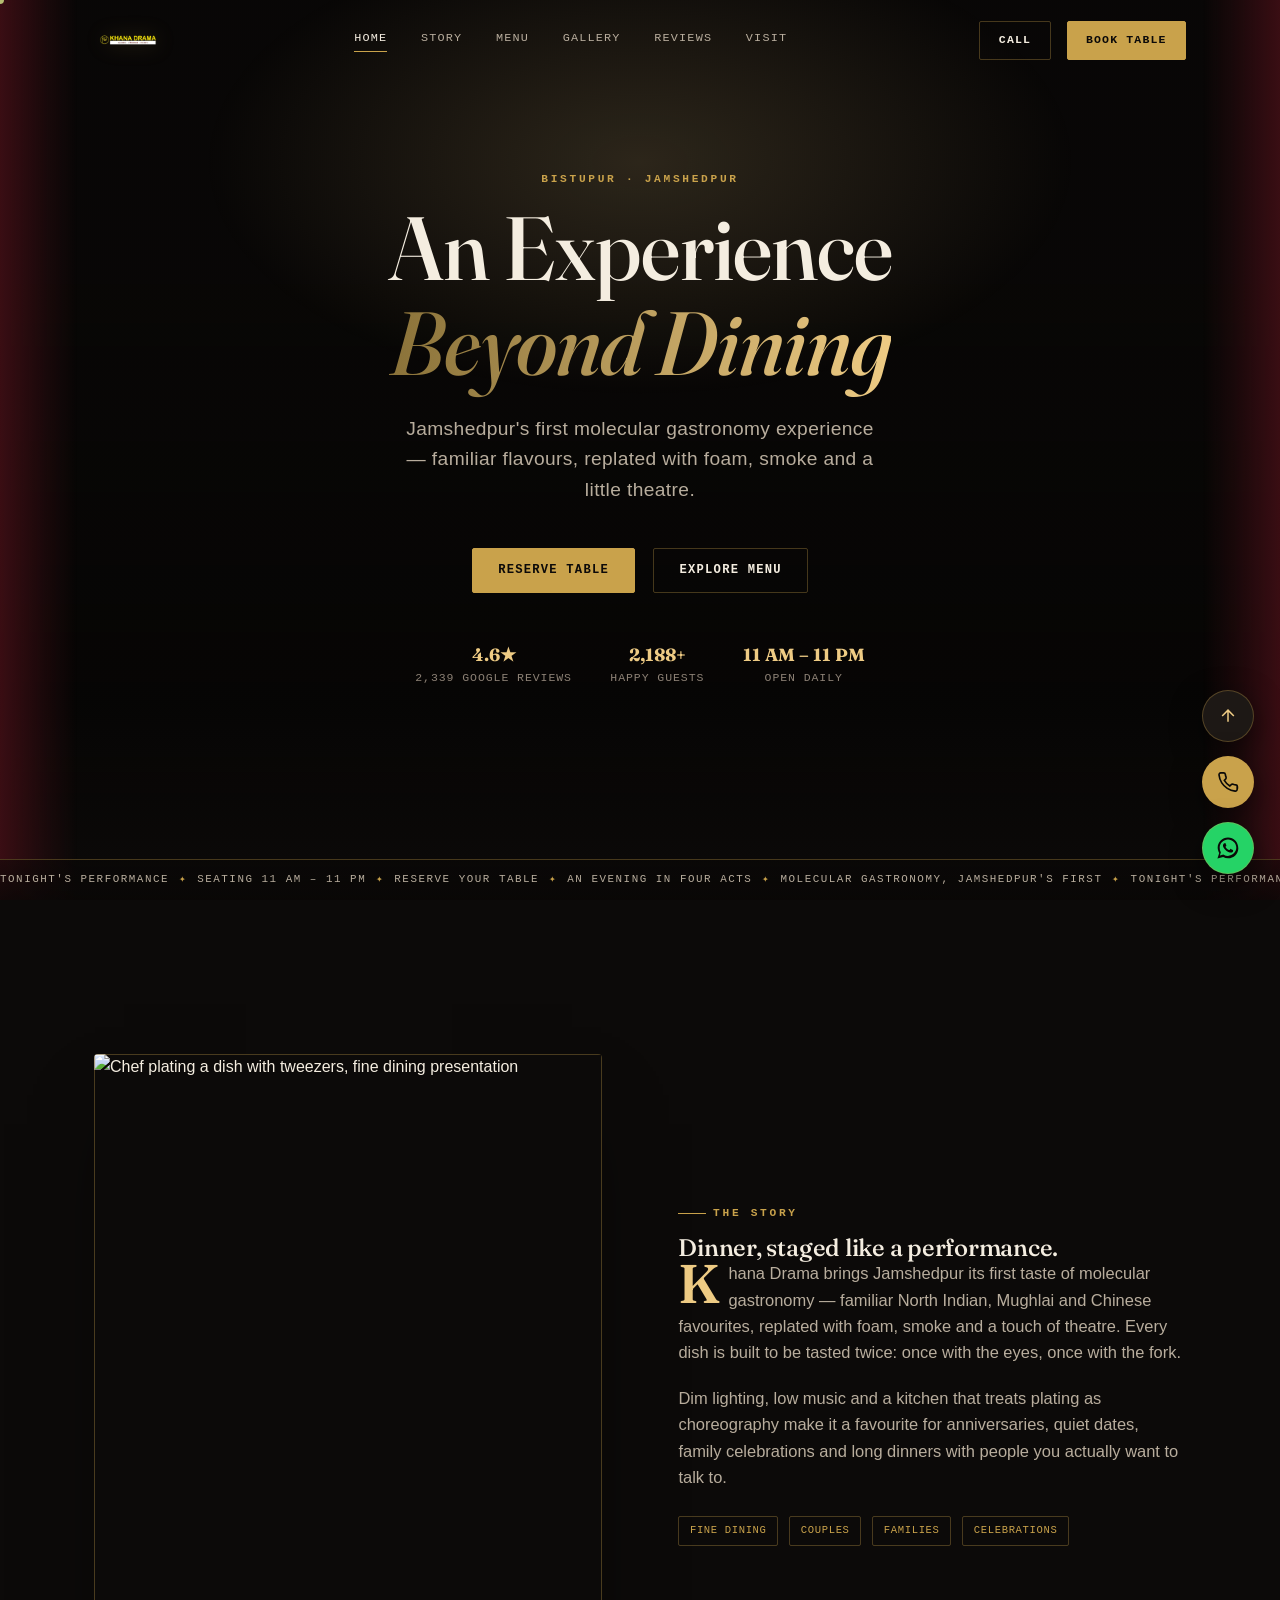
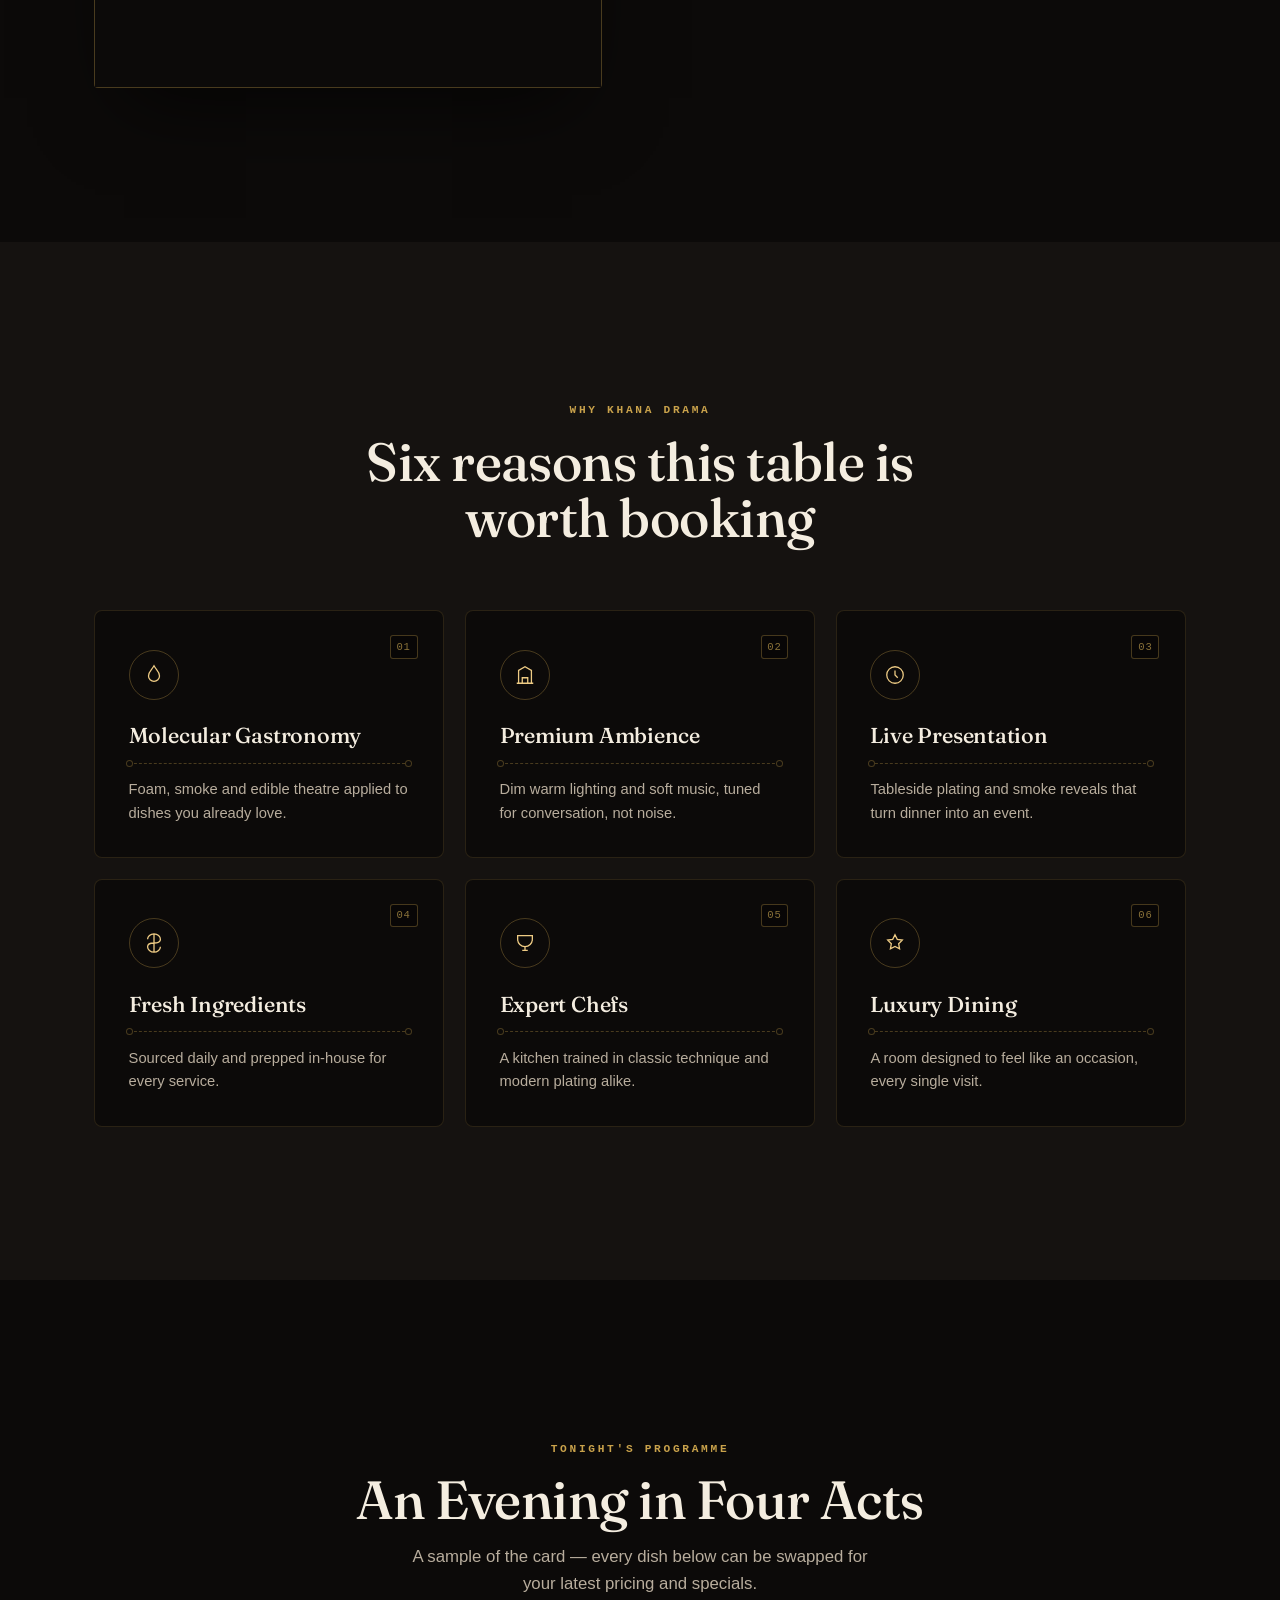
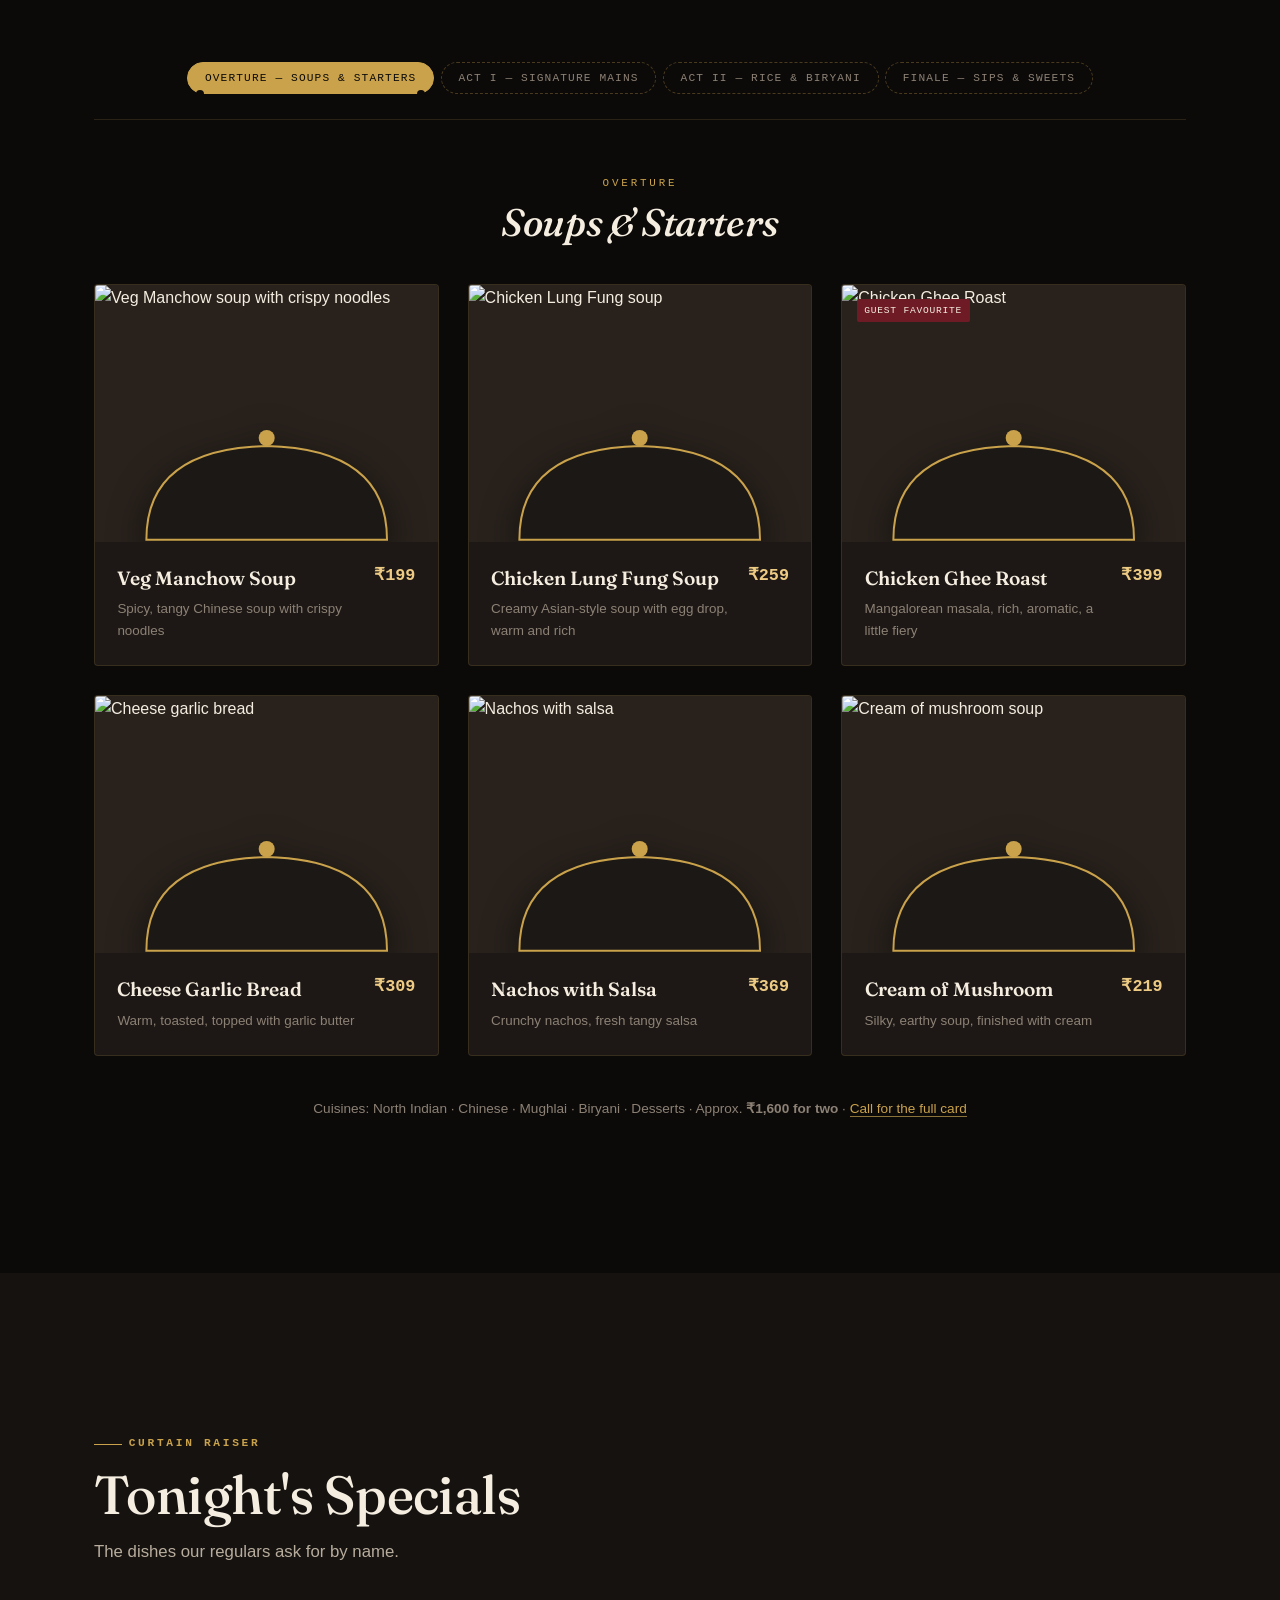
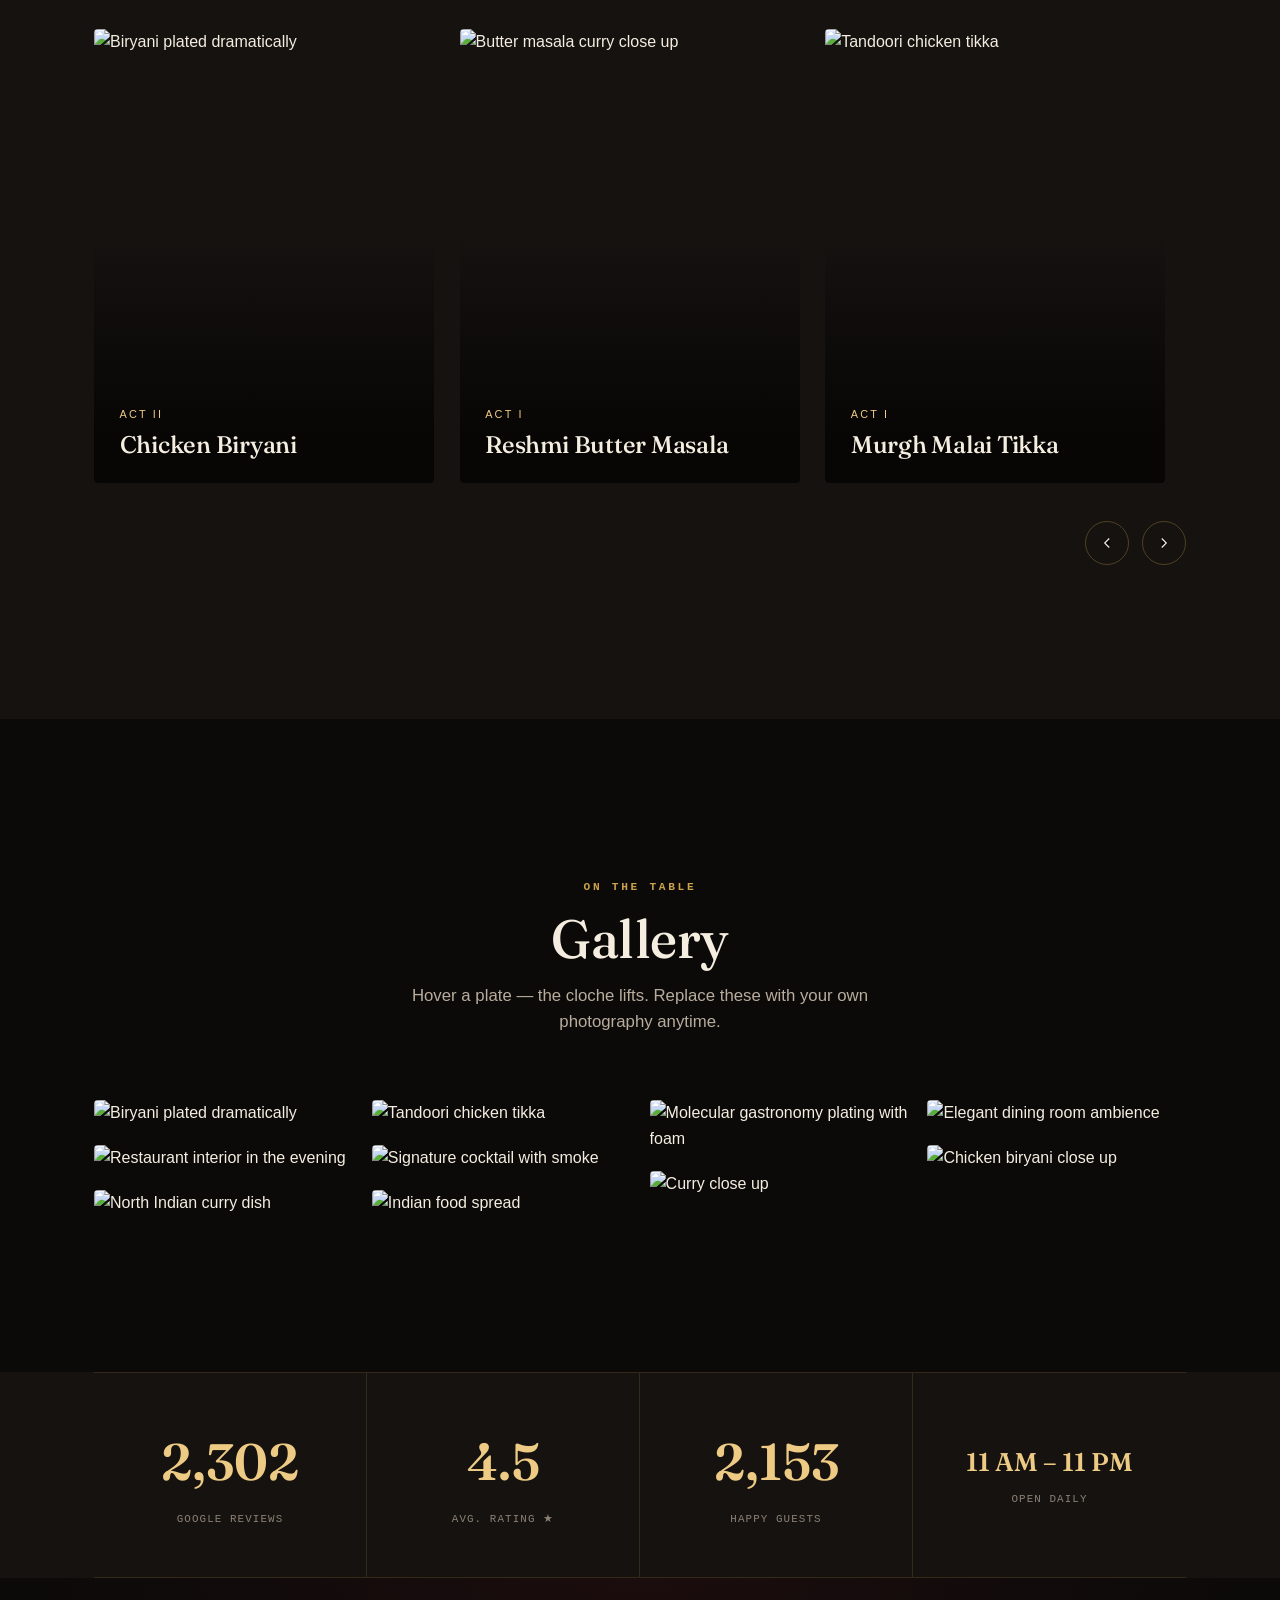
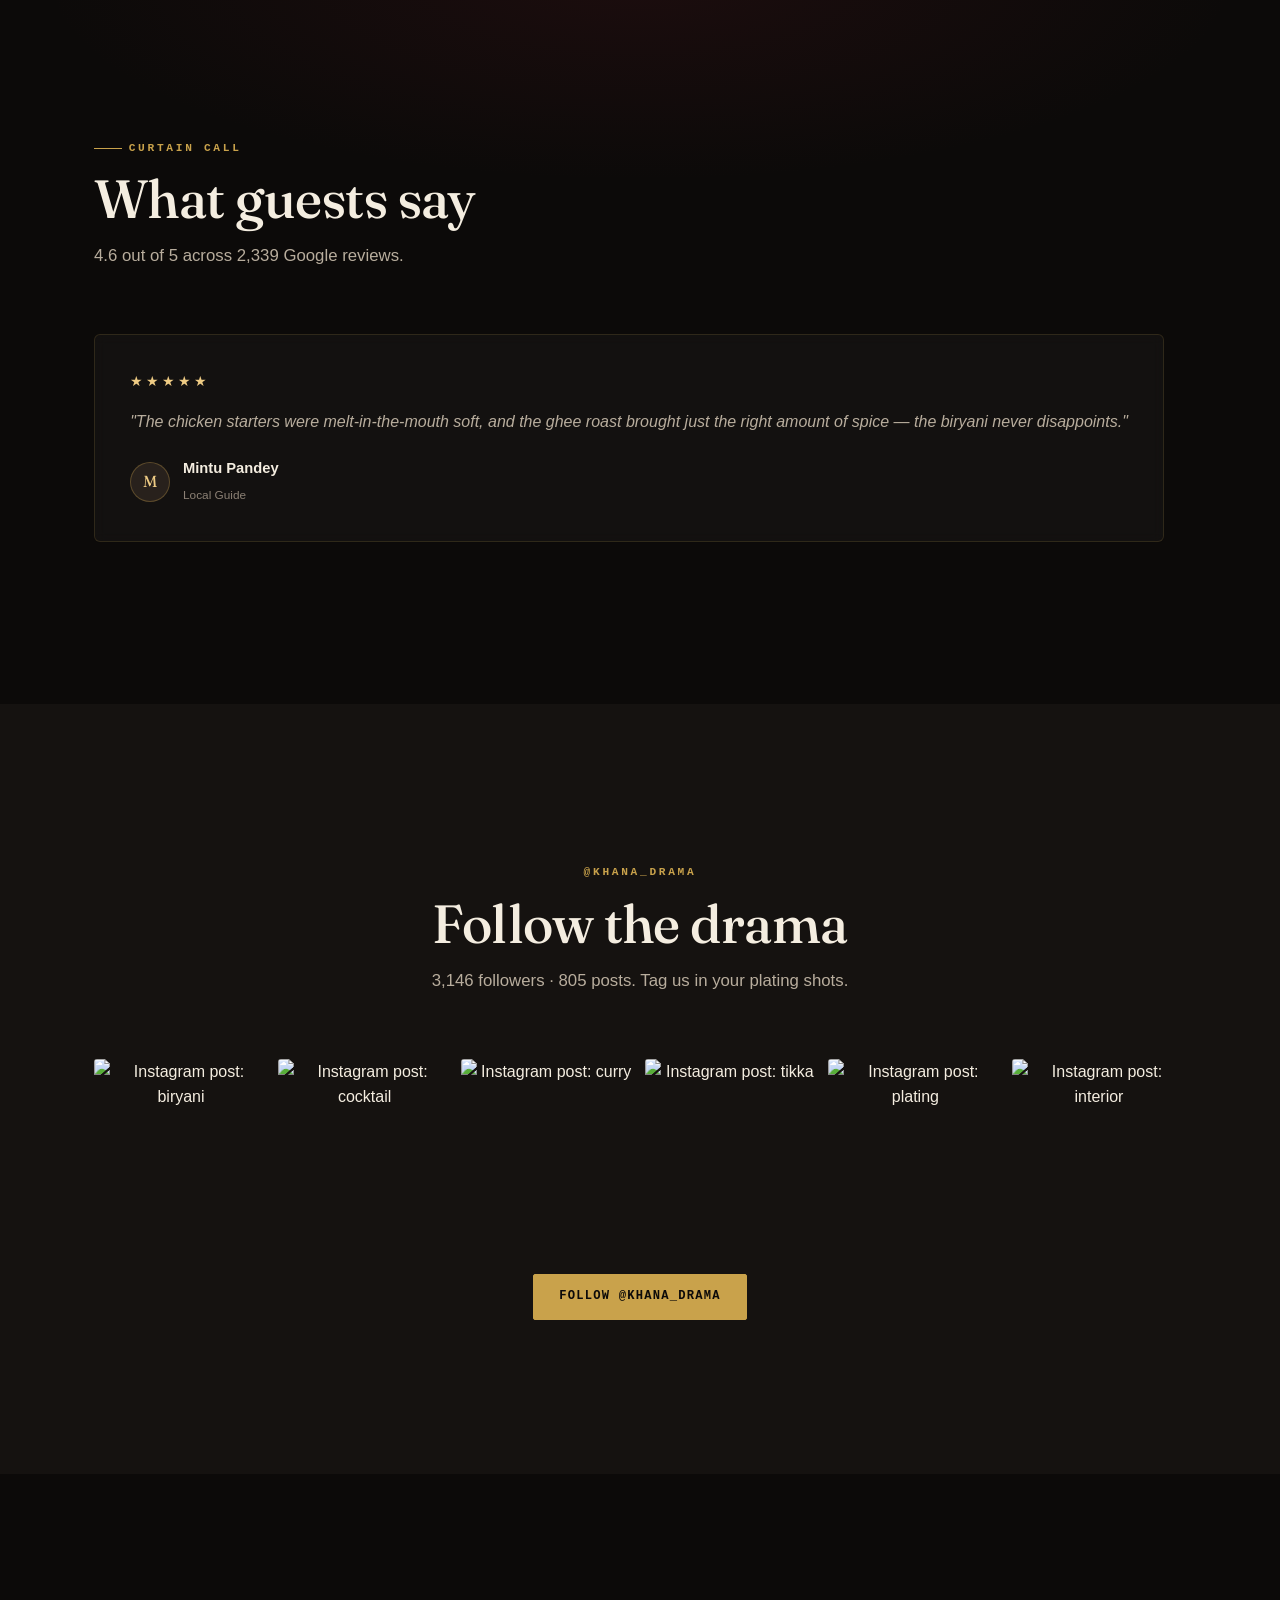
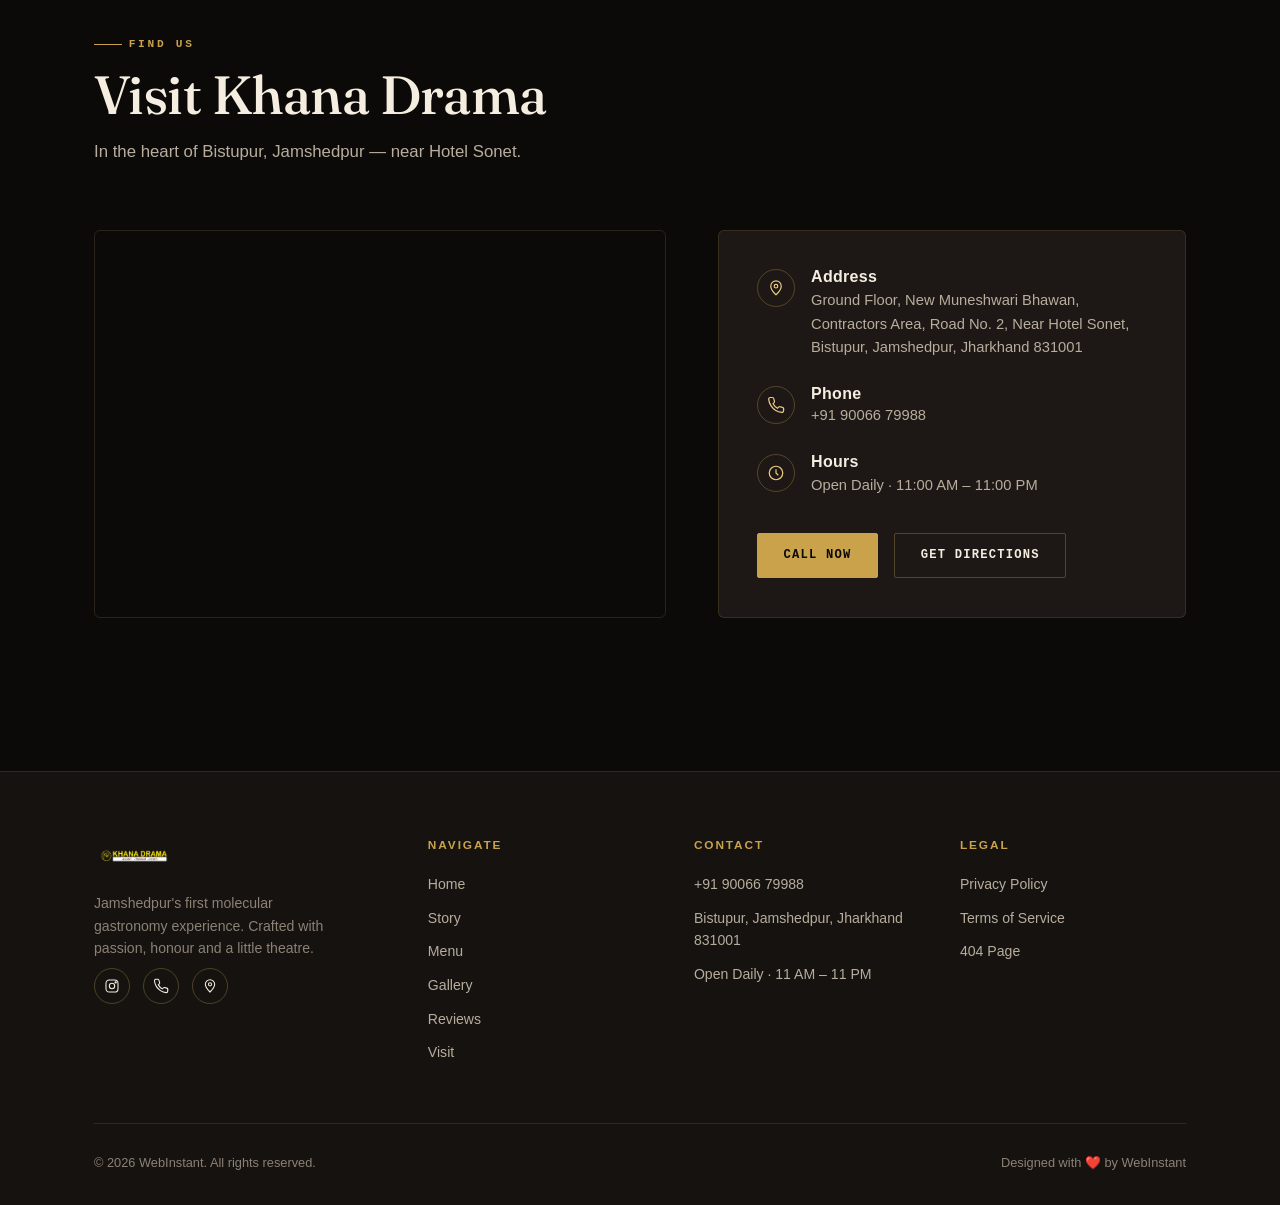
==== commit f9cfce51: "Update index.html" ====
--- a/index.html
+++ b/index.html
@@ -151,7 +151,7 @@
     <!-- Loading Screen -->
     <div id="loader" aria-hidden="true">
       <div class="loader-mark">
-        <span><img src="logo.png" alt="Khana Drama logo" height="70px" /></span>
+        <span><img src="logo.png" alt="Khana Drama logo" height="100px" /></span>
       </div>
       <div class="loader-rule"></div>
       <div class="loader-sub">Setting the table</div>
@@ -164,7 +164,7 @@
     <header class="nav" id="siteNav">
       <div class="container nav-inner">
         <a href="#home" class="brand">
-          <img src="logo.png" alt="Khana Drama logo" width="34" height="34" />
+          <img src="logo.png" alt="Khana Drama logo"   />
         </a>
 
         <nav class="nav-links" aria-label="Primary">
@@ -1582,7 +1582,6 @@
         <div class="footer-grid">
           <div class="footer-brand">
             <img src="logo.png" alt="Khana Drama logo" />
-            <div class="footer-wordmark">KHANA <b>DRAMA</b></div>
             <p>
               Jamshedpur's first molecular gastronomy experience. Crafted with
               passion, honour and a little theatre.
--- a/style.css
+++ b/style.css
@@ -6,27 +6,31 @@
 /* ---------------------------------------------------------------------------
    1. DESIGN TOKENS
 --------------------------------------------------------------------------- */
-:root{
-  /* Colors */
-  --black:        #0a0908;
-  --charcoal:     #131110;
-  --charcoal-2:   #1c1815;
-  --charcoal-3:   #262019;
-  --gold:         #c9a24b;
-  --gold-bright:  #e8ca7c;
-  --gold-dim:     #8a7239;
-  --ivory:        #f3ecdd;
-  --ivory-dim:    #b7ae9d;
-  --ivory-faint:  #8b8375;
-  --maroon:       #7c2530;
-  --maroon-bright:#a53342;
-  --line:         rgba(201,162,75,0.16);
-  --line-strong:  rgba(201,162,75,0.32);
-  --overlay-dark: rgba(6,5,4,0.72);
-
-  /* Type */
-  --font-display: 'Cormorant Garamond', 'Times New Roman', serif;
-  --font-body: 'Inter', -apple-system, BlinkMacSystemFont, sans-serif;
+:root {
+  /* Colors — "backstage" palette: near-black stage, brass footlights, velvet curtain */
+  --black: #0c0a09;
+  --charcoal: #151210;
+  --charcoal-2: #1d1815;
+  --charcoal-3: #28211c;
+  --gold: #c9a24b;
+  --gold-bright: #eecb84;
+  --gold-dim: #8a7239;
+  --ivory: #f4ede0;
+  --ivory-dim: #b8ad9d;
+  --ivory-faint: #8c8175;
+  --maroon: #6e1b26;
+  --maroon-bright: #9c2c39;
+  --maroon-deep: #430f16;
+  --line: rgba(201, 162, 75, 0.16);
+  --line-strong: rgba(201, 162, 75, 0.32);
+  --overlay-dark: rgba(6, 5, 4, 0.72);
+
+  /* Type — a playbill pairing: dramatic display serif, quiet grotesque body,
+     mono for the "ticket" data (prices, numerals, meta) */
+  --font-display: "Fraunces", "Georgia", serif;
+  --font-body:
+    "Manrope", "Inter", -apple-system, BlinkMacSystemFont, sans-serif;
+  --font-mono: "Space Mono", "Courier New", monospace;
 
   /* Layout */
   --max-w: 1220px;
@@ -34,23 +38,40 @@
   --section-pad: clamp(72px, 12vw, 160px);
 
   /* Motion */
-  --ease-out: cubic-bezier(.16,.84,.44,1);
-  --ease-in-out: cubic-bezier(.65,0,.35,1);
-  --dur-fast: .3s;
-  --dur-med: .7s;
+  --ease-out: cubic-bezier(0.16, 0.84, 0.44, 1);
+  --ease-in-out: cubic-bezier(0.65, 0, 0.35, 1);
+  --dur-fast: 0.3s;
+  --dur-med: 0.7s;
   --dur-slow: 1.4s;
 }
 
 /* ---------------------------------------------------------------------------
    2. RESET
 --------------------------------------------------------------------------- */
-*, *::before, *::after{ box-sizing: border-box; margin:0; padding:0; }
-html{ scroll-behavior: smooth; }
-@media (prefers-reduced-motion: reduce){
-  html{ scroll-behavior: auto; }
-  *, *::before, *::after{ animation-duration: .001ms !important; animation-iteration-count: 1 !important; transition-duration: .001ms !important; scroll-behavior: auto !important; }
-}
-body{
+*,
+*::before,
+*::after {
+  box-sizing: border-box;
+  margin: 0;
+  padding: 0;
+}
+html {
+  scroll-behavior: smooth;
+}
+@media (prefers-reduced-motion: reduce) {
+  html {
+    scroll-behavior: auto;
+  }
+  *,
+  *::before,
+  *::after {
+    animation-duration: 0.001ms !important;
+    animation-iteration-count: 1 !important;
+    transition-duration: 0.001ms !important;
+    scroll-behavior: auto !important;
+  }
+}
+body {
   background: var(--black);
   color: var(--ivory);
   font-family: var(--font-body);
@@ -59,726 +80,2274 @@
   -webkit-font-smoothing: antialiased;
   overflow-x: hidden;
 }
-img{ max-width:100%; display:block; }
-a{ color:inherit; text-decoration:none; }
-ul{ list-style:none; }
-button{ font-family:inherit; cursor:pointer; }
-input, textarea{ font-family:inherit; }
-h1,h2,h3,h4{ font-family: var(--font-display); font-weight: 600; line-height:1.08; letter-spacing: .01em; color: var(--ivory); }
-::selection{ background: var(--gold); color: var(--black); }
+img {
+  max-width: 100%;
+  display: block;
+}
+a {
+  color: inherit;
+  text-decoration: none;
+}
+ul {
+  list-style: none;
+}
+button {
+  font-family: inherit;
+  cursor: pointer;
+}
+input,
+textarea {
+  font-family: inherit;
+}
+h1,
+h2,
+h3,
+h4 {
+  font-family: var(--font-display);
+  font-weight: 500;
+  line-height: 1.06;
+  letter-spacing: -0.01em;
+  color: var(--ivory);
+}
+::selection {
+  background: var(--gold);
+  color: var(--black);
+}
 
 /* Focus visibility */
-a:focus-visible, button:focus-visible, input:focus-visible, textarea:focus-visible{
+a:focus-visible,
+button:focus-visible,
+input:focus-visible,
+textarea:focus-visible {
   outline: 2px solid var(--gold-bright);
   outline-offset: 3px;
 }
 
-.container{ max-width: var(--max-w); margin-inline:auto; padding-inline: var(--gutter); }
-.section{ padding-block: var(--section-pad); position:relative; }
-.section-alt{ background: var(--charcoal); }
-
-.eyebrow{
-  display:inline-flex; align-items:center; gap:.6em;
-  font-size:.72rem; letter-spacing:.28em; text-transform:uppercase;
-  color: var(--gold); font-weight:600; margin-bottom: 1.1em;
-}
-.eyebrow::before{ content:''; width:28px; height:1px; background: var(--gold); display:inline-block; }
-
-.section-head{ max-width: 640px; margin-bottom: clamp(2.5rem,5vw,4.5rem); }
-.section-head h2{ font-size: clamp(2.1rem, 4.2vw, 3.4rem); }
-.section-head p{ color: var(--ivory-dim); margin-top:1rem; font-size:1.05rem; max-width: 52ch; }
-.section-head.center{ margin-inline:auto; text-align:center; }
-.section-head.center .eyebrow::before{ display:none; }
-
-.btn{
-  display:inline-flex; align-items:center; justify-content:center; gap:.6em;
-  padding: 1em 2.1em; border-radius: 2px; font-size:.82rem; letter-spacing:.14em;
-  text-transform:uppercase; font-weight:600; border:1px solid transparent;
-  position:relative; overflow:hidden; isolation:isolate; white-space:nowrap;
-  transition: color var(--dur-fast) var(--ease-out), border-color var(--dur-fast) var(--ease-out), transform var(--dur-fast) var(--ease-out);
-}
-.btn::before{
-  content:''; position:absolute; inset:0; z-index:-1;
-  transform: translateX(-101%); transition: transform var(--dur-med) var(--ease-in-out);
-}
-.btn:hover{ transform: translateY(-2px); }
-.btn-gold{ background: var(--gold); color: var(--black); border-color: var(--gold); }
-.btn-gold::before{ background: var(--gold-bright); }
-.btn-gold:hover::before{ transform: translateX(0); }
-.btn-ghost{ background: transparent; color: var(--ivory); border-color: var(--line-strong); }
-.btn-ghost::before{ background: var(--ivory); }
-.btn-ghost:hover{ color: var(--black); border-color: var(--ivory); }
-.btn-ghost:hover::before{ transform: translateX(0); }
-.btn-ghost span, .btn-gold span{ position:relative; z-index:1; }
-.btn:active{ transform: translateY(0) scale(.98); }
+.container {
+  max-width: var(--max-w);
+  margin-inline: auto;
+  padding-inline: var(--gutter);
+}
+.section {
+  padding-block: var(--section-pad);
+  position: relative;
+}
+.section-alt {
+  background: var(--charcoal);
+}
+
+.eyebrow {
+  display: inline-flex;
+  align-items: center;
+  gap: 0.6em;
+  font-family: var(--font-mono);
+  font-size: 0.7rem;
+  letter-spacing: 0.24em;
+  text-transform: uppercase;
+  color: var(--gold);
+  font-weight: 700;
+  margin-bottom: 1.1em;
+}
+.eyebrow::before {
+  content: "";
+  width: 28px;
+  height: 1px;
+  background: var(--gold);
+  display: inline-block;
+}
+
+.section-head {
+  max-width: 640px;
+  margin-bottom: clamp(2.5rem, 5vw, 4.5rem);
+}
+.section-head h2 {
+  font-size: clamp(2.1rem, 4.2vw, 3.4rem);
+}
+.section-head p {
+  color: var(--ivory-dim);
+  margin-top: 1rem;
+  font-size: 1.05rem;
+  max-width: 52ch;
+}
+.section-head.center {
+  margin-inline: auto;
+  text-align: center;
+}
+.section-head.center .eyebrow::before {
+  display: none;
+}
+
+.btn {
+  display: inline-flex;
+  align-items: center;
+  justify-content: center;
+  gap: 0.6em;
+  padding: 1em 2.1em;
+  border-radius: 2px;
+  font-family: var(--font-mono);
+  font-size: 0.76rem;
+  letter-spacing: 0.1em;
+  text-transform: uppercase;
+  font-weight: 700;
+  border: 1px solid transparent;
+  position: relative;
+  overflow: hidden;
+  isolation: isolate;
+  white-space: nowrap;
+  transition:
+    color var(--dur-fast) var(--ease-out),
+    border-color var(--dur-fast) var(--ease-out),
+    transform var(--dur-fast) var(--ease-out);
+}
+.btn::before {
+  content: "";
+  position: absolute;
+  inset: 0;
+  z-index: -1;
+  transform: translateX(-101%);
+  transition: transform var(--dur-med) var(--ease-in-out);
+}
+.btn:hover {
+  transform: translateY(-2px);
+}
+.btn-gold {
+  background: var(--gold);
+  color: var(--black);
+  border-color: var(--gold);
+}
+.btn-gold::before {
+  background: var(--gold-bright);
+}
+.btn-gold:hover::before {
+  transform: translateX(0);
+}
+.btn-ghost {
+  background: transparent;
+  color: var(--ivory);
+  border-color: var(--line-strong);
+}
+.btn-ghost::before {
+  background: var(--ivory);
+}
+.btn-ghost:hover {
+  color: var(--black);
+  border-color: var(--ivory);
+}
+.btn-ghost:hover::before {
+  transform: translateX(0);
+}
+.btn-ghost span,
+.btn-gold span {
+  position: relative;
+  z-index: 1;
+}
+.btn:active {
+  transform: translateY(0) scale(0.98);
+}
 
 /* ripple */
-.btn .ripple{
-  position:absolute; border-radius:50%; background: rgba(255,255,255,.35);
-  transform: scale(0); animation: ripple .6s var(--ease-out); pointer-events:none; z-index:2;
-}
-@keyframes ripple{ to{ transform: scale(2.6); opacity:0; } }
+.btn .ripple {
+  position: absolute;
+  border-radius: 50%;
+  background: rgba(255, 255, 255, 0.35);
+  transform: scale(0);
+  animation: ripple 0.6s var(--ease-out);
+  pointer-events: none;
+  z-index: 2;
+}
+@keyframes ripple {
+  to {
+    transform: scale(2.6);
+    opacity: 0;
+  }
+}
 
 /* ---------------------------------------------------------------------------
    3. LOADING SCREEN
 --------------------------------------------------------------------------- */
-#loader{
-  position:fixed; inset:0; z-index:9999; background: var(--black);
-  display:flex; align-items:center; justify-content:center; flex-direction:column; gap:1.4rem;
-  transition: opacity .8s var(--ease-in-out), visibility .8s;
-}
-#loader.hide{ opacity:0; visibility:hidden; pointer-events:none; }
+#loader {
+  position: fixed;
+  inset: 0;
+  z-index: 9999;
+  background: var(--black);
+  display: flex;
+  align-items: center;
+  justify-content: center;
+  flex-direction: column;
+  gap: 1.4rem;
+  transition:
+    opacity 0.8s var(--ease-in-out),
+    visibility 0.8s;
+}
+#loader.hide {
+  opacity: 0;
+  visibility: hidden;
+  pointer-events: none;
+}
 /* Failsafe: if script.js is blocked, slow, or errors before it can hide the
    loader, this CSS-only animation clears it on its own after a few seconds
    so the site is never stuck behind the loading screen. */
-@keyframes loaderFailsafe{ to{ opacity:0; visibility:hidden; pointer-events:none; } }
-#loader{ animation: loaderFailsafe .01s linear 4s forwards; }
-.loader-mark{
-  font-family: var(--font-display); font-size: 1.9rem; letter-spacing:.05em; color: var(--gold-bright);
-  display:flex; align-items:center; gap:.6rem;
-}
-.loader-rule{
-  width: 220px; height:1px; background: var(--line-strong); position:relative; overflow:hidden;
-}
-.loader-rule::after{
-  content:''; position:absolute; inset:0; width:40%; background: var(--gold);
+@keyframes loaderFailsafe {
+  to {
+    opacity: 0;
+    visibility: hidden;
+    pointer-events: none;
+  }
+}
+#loader {
+  animation: loaderFailsafe 0.01s linear 4s forwards;
+}
+.loader-mark {
+  font-family: var(--font-display);
+  font-size: 1.9rem;
+  letter-spacing: 0.05em;
+  color: var(--gold-bright);
+  display: flex;
+  align-items: center;
+  gap: 0.6rem;
+}
+.loader-rule {
+  width: 220px;
+  height: 1px;
+  background: var(--line-strong);
+  position: relative;
+  overflow: hidden;
+}
+.loader-rule::after {
+  content: "";
+  position: absolute;
+  inset: 0;
+  width: 40%;
+  background: var(--gold);
   animation: loaderSweep 1.1s var(--ease-in-out) infinite;
 }
-@keyframes loaderSweep{
-  0%{ transform: translateX(-100%); } 100%{ transform: translateX(350%); }
-}
-.loader-sub{ font-size:.68rem; letter-spacing:.3em; text-transform:uppercase; color: var(--ivory-faint); }
+@keyframes loaderSweep {
+  0% {
+    transform: translateX(-100%);
+  }
+  100% {
+    transform: translateX(350%);
+  }
+}
+.loader-sub {
+  font-family: var(--font-mono);
+  font-size: 0.66rem;
+  letter-spacing: 0.28em;
+  text-transform: uppercase;
+  color: var(--ivory-faint);
+}
 
 /* ---------------------------------------------------------------------------
    4. SCROLL PROGRESS + NAV
 --------------------------------------------------------------------------- */
-#scroll-progress{
-  position:fixed; top:0; left:0; height:2px; width:0%; background: linear-gradient(90deg, var(--gold-dim), var(--gold-bright));
-  z-index:1001; transition: width .1s linear;
-}
-
-.nav{
-  position:fixed; top:0; left:0; right:0; z-index:1000;
-  padding: 1.3rem 0; transition: padding var(--dur-fast) var(--ease-out), background var(--dur-fast) var(--ease-out), backdrop-filter var(--dur-fast) var(--ease-out), box-shadow var(--dur-fast) var(--ease-out);
-}
-.nav.scrolled{
-  padding: .8rem 0; background: rgba(10,9,8,.78); backdrop-filter: blur(14px) saturate(140%);
+#scroll-progress {
+  position: fixed;
+  top: 0;
+  left: 0;
+  height: 2px;
+  width: 0%;
+  background: linear-gradient(90deg, var(--gold-dim), var(--gold-bright));
+  z-index: 1001;
+  transition: width 0.1s linear;
+}
+
+.nav {
+  position: fixed;
+  top: 0;
+  left: 0;
+  right: 0;
+  z-index: 1000;
+  padding: 1.3rem 0;
+  transition:
+    padding var(--dur-fast) var(--ease-out),
+    background var(--dur-fast) var(--ease-out),
+    backdrop-filter var(--dur-fast) var(--ease-out),
+    box-shadow var(--dur-fast) var(--ease-out);
+}
+.nav.scrolled {
+  padding: 0.8rem 0;
+  background: rgba(10, 9, 8, 0.78);
+  backdrop-filter: blur(14px) saturate(140%);
   -webkit-backdrop-filter: blur(14px) saturate(140%);
   box-shadow: 0 1px 0 var(--line);
 }
-.nav-inner{ display:flex; align-items:center; justify-content:space-between; gap:2rem; }
-.brand{ display:flex; align-items:center; gap:.7rem; }
-.brand img{ height:34px; width:auto; filter: drop-shadow(0 0 10px rgba(201,162,75,.25)); }
-.brand-word{ font-family: var(--font-display); font-size:1.35rem; letter-spacing:.03em; color: var(--ivory); }
-.brand-word b{ color: var(--gold-bright); font-weight:600; }
-
-.nav-links{ display:flex; align-items:center; gap:2.1rem; }
-.nav-links a{
-  font-size:.78rem; letter-spacing:.14em; text-transform:uppercase; color: var(--ivory-dim);
-  position:relative; padding-bottom:4px; transition: color var(--dur-fast);
-}
-.nav-links a::after{
-  content:''; position:absolute; left:0; bottom:0; width:0; height:1px; background: var(--gold);
+.nav-inner {
+  display: flex;
+  align-items: center;
+  justify-content: space-between;
+  gap: 2rem;
+}
+.brand {
+  display: flex;
+  align-items: center;
+  gap: 0.7rem;
+}
+.brand img {
+  height: 34px;
+  width: auto;
+  filter: drop-shadow(0 0 10px rgba(201, 162, 75, 0.25));
+}
+.brand-word {
+  font-family: var(--font-display);
+  font-size: 1.2rem;
+  letter-spacing: 0.02em;
+  color: var(--ivory);
+  white-space: nowrap;
+}
+.brand-word b {
+  color: var(--gold-bright);
+  font-weight: 600;
+}
+@media (max-width: 420px) {
+  .brand-word {
+    display: none;
+  }
+}
+
+.nav-links {
+  display: flex;
+  align-items: center;
+  gap: 2.1rem;
+}
+.nav-links a {
+  font-family: var(--font-mono);
+  font-size: 0.74rem;
+  letter-spacing: 0.1em;
+  text-transform: uppercase;
+  color: var(--ivory-dim);
+  position: relative;
+  padding-bottom: 4px;
+  transition: color var(--dur-fast);
+}
+.nav-links a::after {
+  content: "";
+  position: absolute;
+  left: 0;
+  bottom: 0;
+  width: 0;
+  height: 1px;
+  background: var(--gold);
   transition: width var(--dur-fast) var(--ease-out);
 }
-.nav-links a:hover, .nav-links a.active{ color: var(--ivory); }
-.nav-links a:hover::after, .nav-links a.active::after{ width:100%; }
-
-.nav-cta{ display:flex; align-items:center; gap:1rem; }
-.nav-cta .btn{ padding:.8em 1.6em; font-size:.72rem; }
-
-.burger{
-  display:none; width:46px; height:46px; position:relative; background: rgba(243,236,221,.05);
-  border:1px solid var(--line); border-radius:50%; z-index:1200;
+.nav-links a:hover,
+.nav-links a.active {
+  color: var(--ivory);
+}
+.nav-links a:hover::after,
+.nav-links a.active::after {
+  width: 100%;
+}
+
+.nav-cta {
+  display: flex;
+  align-items: center;
+  gap: 1rem;
+}
+.nav-cta .btn {
+  padding: 0.8em 1.6em;
+  font-size: 0.72rem;
+}
+
+.burger {
+  display: none;
+  width: 46px;
+  height: 46px;
+  position: relative;
+  background: rgba(243, 236, 221, 0.05);
+  border: 1px solid var(--line);
+  border-radius: 50%;
+  z-index: 1200;
   -webkit-tap-highlight-color: transparent;
-  transition: background var(--dur-fast) var(--ease-out), border-color var(--dur-fast) var(--ease-out);
-}
-.burger:hover{ background: rgba(201,162,75,.1); border-color: var(--line-strong); }
-.burger-box{ position:absolute; inset:0; }
-.burger-box span{
-  position:absolute; left:14px; width:18px; height:1.5px; border-radius:1px; background: var(--ivory);
-  transition: transform var(--dur-fast) var(--ease-in-out), opacity var(--dur-fast) var(--ease-in-out), width var(--dur-fast) var(--ease-in-out), background var(--dur-fast) var(--ease-out);
-}
-.burger-box span:nth-child(1){ top:17px; }
-.burger-box span:nth-child(2){ top:23px; width:13px; left:19px; }
-.burger-box span:nth-child(3){ top:29px; }
-.burger:hover .burger-box span:nth-child(2){ width:18px; left:14px; }
-.burger.open{ border-color: var(--gold); background: rgba(201,162,75,.12); }
-.burger.open .burger-box span{ background: var(--gold-bright); }
-.burger.open .burger-box span:nth-child(1){ top:23px; width:18px; left:14px; transform: rotate(45deg); }
-.burger.open .burger-box span:nth-child(2){ opacity:0; transform: scale(0); }
-.burger.open .burger-box span:nth-child(3){ top:23px; width:18px; left:14px; transform: rotate(-45deg); }
+  transition:
+    background var(--dur-fast) var(--ease-out),
+    border-color var(--dur-fast) var(--ease-out);
+}
+.burger:hover {
+  background: rgba(201, 162, 75, 0.1);
+  border-color: var(--line-strong);
+}
+.burger-box {
+  position: absolute;
+  inset: 0;
+}
+.burger-box span {
+  position: absolute;
+  left: 14px;
+  width: 18px;
+  height: 1.5px;
+  border-radius: 1px;
+  background: var(--ivory);
+  transition:
+    transform var(--dur-fast) var(--ease-in-out),
+    opacity var(--dur-fast) var(--ease-in-out),
+    width var(--dur-fast) var(--ease-in-out),
+    background var(--dur-fast) var(--ease-out);
+}
+.burger-box span:nth-child(1) {
+  top: 17px;
+}
+.burger-box span:nth-child(2) {
+  top: 23px;
+  width: 13px;
+  left: 19px;
+}
+.burger-box span:nth-child(3) {
+  top: 29px;
+}
+.burger:hover .burger-box span:nth-child(2) {
+  width: 18px;
+  left: 14px;
+}
+.burger.open {
+  border-color: var(--gold);
+  background: rgba(201, 162, 75, 0.12);
+}
+.burger.open .burger-box span {
+  background: var(--gold-bright);
+}
+.burger.open .burger-box span:nth-child(1) {
+  top: 23px;
+  width: 18px;
+  left: 14px;
+  transform: rotate(45deg);
+}
+.burger.open .burger-box span:nth-child(2) {
+  opacity: 0;
+  transform: scale(0);
+}
+.burger.open .burger-box span:nth-child(3) {
+  top: 23px;
+  width: 18px;
+  left: 14px;
+  transform: rotate(-45deg);
+}
 
 /* ---- Mobile menu panel ---- */
-.mobile-menu{
-  position:fixed; inset:0; z-index:1100;
+.mobile-menu {
+  position: fixed;
+  inset: 0;
+  z-index: 1100;
   background:
-    radial-gradient(120% 90% at 85% -10%, rgba(201,162,75,.14), transparent 55%),
+    radial-gradient(
+      120% 90% at 85% -10%,
+      rgba(201, 162, 75, 0.14),
+      transparent 55%
+    ),
     linear-gradient(180deg, var(--charcoal-2), var(--black) 60%);
-  display:flex; flex-direction:column;
-  padding: max(1.4rem, env(safe-area-inset-top)) 1.6rem max(1.6rem, env(safe-area-inset-bottom));
-  transform: translateY(-100%); opacity:0;
-  transition: transform .55s var(--ease-in-out), opacity .4s var(--ease-out), visibility .55s;
-  visibility:hidden; overflow-y:auto;
-}
-.mobile-menu.open{ transform: translateY(0); opacity:1; visibility:visible; }
-.mm-glow{
-  position:absolute; top:-20%; right:-30%; width:70vw; height:70vw; max-width:480px; max-height:480px;
-  background: radial-gradient(circle, rgba(201,162,75,.16), transparent 68%);
-  pointer-events:none; z-index:0;
-}
-
-.mm-top{
-  display:flex; align-items:center; justify-content:space-between; position:relative; z-index:1;
-  padding-bottom: 1.2rem; border-bottom: 1px solid var(--line); flex-shrink:0;
-}
-.mm-brand{ display:flex; align-items:center; gap:.6rem; }
-.mm-brand img{ height:28px; width:auto; }
-.mm-brand span{ font-family: var(--font-display); font-size:1.15rem; letter-spacing:.02em; color: var(--ivory); }
-.mm-close{
-  width:42px; height:42px; border-radius:50%; position:relative; background: rgba(243,236,221,.05);
-  border:1px solid var(--line); -webkit-tap-highlight-color: transparent;
-  transition: background var(--dur-fast), border-color var(--dur-fast);
-}
-.mm-close:hover{ background: rgba(201,162,75,.12); border-color: var(--line-strong); }
-.mm-close span{
-  position:absolute; top:50%; left:50%; width:17px; height:1.5px; background: var(--ivory);
-  transform-origin:center;
-}
-.mm-close span:nth-child(1){ transform: translate(-50%,-50%) rotate(45deg); }
-.mm-close span:nth-child(2){ transform: translate(-50%,-50%) rotate(-45deg); }
-
-.mm-links{
-  position:relative; z-index:1; display:flex; flex-direction:column;
-  padding-block: clamp(1rem, 4vh, 2rem); flex: 1 1 auto; justify-content:center;
-}
-.mm-links a{
-  display:flex; align-items:baseline; gap:1rem; padding: .85rem 0;
+  display: flex;
+  flex-direction: column;
+  padding: max(1.4rem, env(safe-area-inset-top)) 1.6rem
+    max(1.6rem, env(safe-area-inset-bottom));
+  transform: translateY(-100%);
+  opacity: 0;
+  transition:
+    transform 0.55s var(--ease-in-out),
+    opacity 0.4s var(--ease-out),
+    visibility 0.55s;
+  visibility: hidden;
+  overflow-y: auto;
+}
+.mobile-menu.open {
+  transform: translateY(0);
+  opacity: 1;
+  visibility: visible;
+}
+.mm-glow {
+  position: absolute;
+  top: -20%;
+  right: -30%;
+  width: 70vw;
+  height: 70vw;
+  max-width: 480px;
+  max-height: 480px;
+  background: radial-gradient(
+    circle,
+    rgba(201, 162, 75, 0.16),
+    transparent 68%
+  );
+  pointer-events: none;
+  z-index: 0;
+}
+
+.mm-top {
+  display: flex;
+  align-items: center;
+  justify-content: space-between;
+  position: relative;
+  z-index: 1;
+  padding-bottom: 1.2rem;
   border-bottom: 1px solid var(--line);
-  font-family: var(--font-display); font-size: clamp(1.5rem, 6vw, 2.1rem); color: var(--ivory);
-  opacity:0; transform: translateX(-18px);
-  transition: color var(--dur-fast), opacity .5s var(--ease-out), transform .5s var(--ease-out), padding-left var(--dur-fast) var(--ease-out);
-}
-.mm-links a em{
-  font-style:normal; font-family: var(--font-body); font-size:.72rem; letter-spacing:.1em;
-  color: var(--gold-dim); font-weight:600;
-}
-.mm-links a:hover, .mm-links a:active, .mm-links a.active{ color: var(--gold-bright); padding-left:.5rem; }
-.mm-links a:hover em, .mm-links a.active em{ color: var(--gold-bright); }
-.mobile-menu.open .mm-links a{ opacity:1; transform: translateX(0); }
-.mobile-menu.open .mm-links a:nth-child(1){ transition-delay: .08s; }
-.mobile-menu.open .mm-links a:nth-child(2){ transition-delay: .14s; }
-.mobile-menu.open .mm-links a:nth-child(3){ transition-delay: .2s; }
-.mobile-menu.open .mm-links a:nth-child(4){ transition-delay: .26s; }
-.mobile-menu.open .mm-links a:nth-child(5){ transition-delay: .32s; }
-.mobile-menu.open .mm-links a:nth-child(6){ transition-delay: .38s; }
-
-.mm-bottom{
-  position:relative; z-index:1; flex-shrink:0; padding-top:1.4rem; border-top:1px solid var(--line);
-  display:flex; flex-direction:column; align-items:center; gap:1rem; text-align:center;
-  opacity:0; transform: translateY(10px); transition: opacity .5s var(--ease-out) .42s, transform .5s var(--ease-out) .42s;
-}
-.mobile-menu.open .mm-bottom{ opacity:1; transform:none; }
-.mm-bottom .btn{ width:100%; max-width:320px; }
-.mm-info{ display:flex; flex-direction:column; gap:.3rem; }
-.mm-info a{ font-size:.95rem; color: var(--ivory); font-weight:600; letter-spacing:.02em; }
-.mm-info span{ font-size:.72rem; letter-spacing:.06em; color: var(--ivory-faint); text-transform:uppercase; }
-.mm-social{ display:flex; gap:.9rem; }
-.mm-social a{
-  width:38px; height:38px; border-radius:50%; display:flex; align-items:center; justify-content:center;
-  border:1px solid var(--line); color: var(--ivory-dim); transition: color var(--dur-fast), border-color var(--dur-fast);
-}
-.mm-social a:hover{ color: var(--gold-bright); border-color: var(--line-strong); }
-.mm-social svg{ width:16px; height:16px; }
-
-@media (max-height: 640px){
-  .mm-links a{ padding-block:.6rem; font-size: clamp(1.3rem, 5.4vw, 1.8rem); }
-  .mm-bottom{ gap:.7rem; }
+  flex-shrink: 0;
+}
+.mm-brand {
+  display: flex;
+  align-items: center;
+  gap: 0.6rem;
+}
+.mm-brand img {
+  height: 28px;
+  width: auto;
+}
+.mm-brand span {
+  font-family: var(--font-display);
+  font-size: 1.15rem;
+  letter-spacing: 0.02em;
+  color: var(--ivory);
+}
+.mm-close {
+  width: 42px;
+  height: 42px;
+  border-radius: 50%;
+  position: relative;
+  background: rgba(243, 236, 221, 0.05);
+  border: 1px solid var(--line);
+  -webkit-tap-highlight-color: transparent;
+  transition:
+    background var(--dur-fast),
+    border-color var(--dur-fast);
+}
+.mm-close:hover {
+  background: rgba(201, 162, 75, 0.12);
+  border-color: var(--line-strong);
+}
+.mm-close span {
+  position: absolute;
+  top: 50%;
+  left: 50%;
+  width: 17px;
+  height: 1.5px;
+  background: var(--ivory);
+  transform-origin: center;
+}
+.mm-close span:nth-child(1) {
+  transform: translate(-50%, -50%) rotate(45deg);
+}
+.mm-close span:nth-child(2) {
+  transform: translate(-50%, -50%) rotate(-45deg);
+}
+
+.mm-links {
+  position: relative;
+  z-index: 1;
+  display: flex;
+  flex-direction: column;
+  padding-block: clamp(1rem, 4vh, 2rem);
+  flex: 1 1 auto;
+  justify-content: center;
+}
+.mm-links a {
+  display: flex;
+  align-items: baseline;
+  gap: 1rem;
+  padding: 0.85rem 0;
+  border-bottom: 1px solid var(--line);
+  font-family: var(--font-display);
+  font-size: clamp(1.5rem, 6vw, 2.1rem);
+  color: var(--ivory);
+  opacity: 0;
+  transform: translateX(-18px);
+  transition:
+    color var(--dur-fast),
+    opacity 0.5s var(--ease-out),
+    transform 0.5s var(--ease-out),
+    padding-left var(--dur-fast) var(--ease-out);
+}
+.mm-links a em {
+  font-style: normal;
+  font-family: var(--font-body);
+  font-size: 0.72rem;
+  letter-spacing: 0.1em;
+  color: var(--gold-dim);
+  font-weight: 600;
+}
+.mm-links a:hover,
+.mm-links a:active,
+.mm-links a.active {
+  color: var(--gold-bright);
+  padding-left: 0.5rem;
+}
+.mm-links a:hover em,
+.mm-links a.active em {
+  color: var(--gold-bright);
+}
+.mobile-menu.open .mm-links a {
+  opacity: 1;
+  transform: translateX(0);
+}
+.mobile-menu.open .mm-links a:nth-child(1) {
+  transition-delay: 0.08s;
+}
+.mobile-menu.open .mm-links a:nth-child(2) {
+  transition-delay: 0.14s;
+}
+.mobile-menu.open .mm-links a:nth-child(3) {
+  transition-delay: 0.2s;
+}
+.mobile-menu.open .mm-links a:nth-child(4) {
+  transition-delay: 0.26s;
+}
+.mobile-menu.open .mm-links a:nth-child(5) {
+  transition-delay: 0.32s;
+}
+.mobile-menu.open .mm-links a:nth-child(6) {
+  transition-delay: 0.38s;
+}
+
+.mm-bottom {
+  position: relative;
+  z-index: 1;
+  flex-shrink: 0;
+  padding-top: 1.4rem;
+  border-top: 1px solid var(--line);
+  display: flex;
+  flex-direction: column;
+  align-items: center;
+  gap: 1rem;
+  text-align: center;
+  opacity: 0;
+  transform: translateY(10px);
+  transition:
+    opacity 0.5s var(--ease-out) 0.42s,
+    transform 0.5s var(--ease-out) 0.42s;
+}
+.mobile-menu.open .mm-bottom {
+  opacity: 1;
+  transform: none;
+}
+.mm-bottom .btn {
+  width: 100%;
+  max-width: 320px;
+}
+.mm-info {
+  display: flex;
+  flex-direction: column;
+  gap: 0.3rem;
+}
+.mm-info a {
+  font-size: 0.95rem;
+  color: var(--ivory);
+  font-weight: 600;
+  letter-spacing: 0.02em;
+}
+.mm-info span {
+  font-size: 0.72rem;
+  letter-spacing: 0.06em;
+  color: var(--ivory-faint);
+  text-transform: uppercase;
+}
+.mm-social {
+  display: flex;
+  gap: 0.9rem;
+}
+.mm-social a {
+  width: 38px;
+  height: 38px;
+  border-radius: 50%;
+  display: flex;
+  align-items: center;
+  justify-content: center;
+  border: 1px solid var(--line);
+  color: var(--ivory-dim);
+  transition:
+    color var(--dur-fast),
+    border-color var(--dur-fast);
+}
+.mm-social a:hover {
+  color: var(--gold-bright);
+  border-color: var(--line-strong);
+}
+.mm-social svg {
+  width: 16px;
+  height: 16px;
+}
+
+@media (max-height: 640px) {
+  .mm-links a {
+    padding-block: 0.6rem;
+    font-size: clamp(1.3rem, 5.4vw, 1.8rem);
+  }
+  .mm-bottom {
+    gap: 0.7rem;
+  }
 }
 
 /* ---------------------------------------------------------------------------
    5. HERO
 --------------------------------------------------------------------------- */
-.hero{
-  position:relative; min-height:100vh; display:flex; align-items:center; justify-content:center;
-  overflow:hidden; text-align:center;
-}
-.hero-bg{
-  position:absolute; inset:0; z-index:0; will-change: transform;
-}
-.hero-bg img{
-  width:100%; height:100%; object-fit:cover; object-position:center 35%;
+.hero {
+  position: relative;
+  min-height: 100vh;
+  display: flex;
+  align-items: center;
+  justify-content: center;
+  overflow: hidden;
+  text-align: center;
+}
+.hero-bg {
+  position: absolute;
+  inset: 0;
+  z-index: 0;
+  will-change: transform;
+}
+.hero-bg img {
+  width: 100%;
+  height: 100%;
+  object-fit: cover;
+  object-position: center 35%;
   transform: scale(1.08);
 }
-.hero-bg::after{
-  content:''; position:absolute; inset:0;
-  background: linear-gradient(180deg, rgba(6,5,4,.55) 0%, rgba(6,5,4,.55) 30%, rgba(6,5,4,.85) 78%, var(--black) 100%);
-}
-.hero-particles{ position:absolute; inset:0; z-index:1; pointer-events:none; }
-.hero-particles span{
-  position:absolute; bottom:-10%; width:3px; height:3px; border-radius:50%;
-  background: var(--gold-bright); opacity:.5; filter: blur(.4px);
+.hero-bg::after {
+  content: "";
+  position: absolute;
+  inset: 0;
+  background: linear-gradient(
+    180deg,
+    rgba(6, 5, 4, 0.55) 0%,
+    rgba(6, 5, 4, 0.55) 30%,
+    rgba(6, 5, 4, 0.85) 78%,
+    var(--black) 100%
+  );
+}
+/* Spotlight — a single warm beam over the headline, like a follow-spot
+   finding centre stage the moment the curtain rises. */
+.hero-spotlight {
+  position: absolute;
+  inset: 0;
+  z-index: 1;
+  pointer-events: none;
+  background: radial-gradient(
+    ellipse 55% 42% at 50% 18%,
+    rgba(238, 203, 132, 0.16),
+    transparent 62%
+  );
+}
+
+/* Curtain edges — the house lights are down, the velvet is still just in frame */
+.hero-curtain {
+  position: absolute;
+  top: 0;
+  bottom: 0;
+  width: clamp(24px, 6vw, 90px);
+  z-index: 1;
+  pointer-events: none;
+  opacity: 0.85;
+}
+.hero-curtain-l {
+  left: 0;
+  background: linear-gradient(
+    90deg,
+    var(--maroon-deep),
+    rgba(67, 15, 22, 0.35) 60%,
+    transparent
+  );
+}
+.hero-curtain-r {
+  right: 0;
+  background: linear-gradient(
+    270deg,
+    var(--maroon-deep),
+    rgba(67, 15, 22, 0.35) 60%,
+    transparent
+  );
+}
+
+.hero-particles {
+  position: absolute;
+  inset: 0;
+  z-index: 1;
+  pointer-events: none;
+}
+.hero-particles span {
+  position: absolute;
+  bottom: -10%;
+  width: 3px;
+  height: 3px;
+  border-radius: 50%;
+  background: var(--gold-bright);
+  opacity: 0.5;
+  filter: blur(0.4px);
   animation: floatUp linear infinite;
 }
-@keyframes floatUp{
-  0%{ transform: translateY(0) translateX(0); opacity:0; }
-  10%{ opacity:.6; }
-  90%{ opacity:.4; }
-  100%{ transform: translateY(-110vh) translateX(20px); opacity:0; }
-}
-
-.hero-content{ position:relative; z-index:2; max-width:900px; padding-inline: var(--gutter); }
-.hero-logo{ width:78px; height:78px; margin:0 auto 1.6rem; opacity:.95; }
-.hero-content .eyebrow{ justify-content:center; }
-.hero-content .eyebrow::before{ display:none; }
-.hero h1{
-  font-size: clamp(2.6rem, 7.4vw, 5.6rem); color: var(--ivory);
+@keyframes floatUp {
+  0% {
+    transform: translateY(0) translateX(0);
+    opacity: 0;
+  }
+  10% {
+    opacity: 0.6;
+  }
+  90% {
+    opacity: 0.4;
+  }
+  100% {
+    transform: translateY(-110vh) translateX(20px);
+    opacity: 0;
+  }
+}
+
+.hero-content {
+  position: relative;
+  z-index: 2;
+  max-width: 900px;
+  padding-inline: var(--gutter);
+  padding-bottom: 3rem;
+}
+.hero-logo {
+  width: 78px;
+  height: 78px;
+  margin: 0 auto 1.6rem;
+  opacity: 0.95;
+}
+.hero-content .eyebrow {
+  justify-content: center;
+}
+.hero-content .eyebrow::before {
+  display: none;
+}
+.hero h1 {
+  font-size: clamp(2.6rem, 7.4vw, 5.6rem);
+  color: var(--ivory);
   text-wrap: balance;
 }
-.hero h1 em{
-  font-style: italic; color: var(--gold-bright);
+.hero h1 em {
+  font-style: italic;
+  color: var(--gold-bright);
   background: linear-gradient(90deg, var(--gold-dim), var(--gold-bright));
-  -webkit-background-clip:text; background-clip:text; -webkit-text-fill-color: transparent;
-}
-.hero-sub{
-  margin-top:1.4rem; font-size: clamp(1rem, 1.6vw, 1.2rem); color: var(--ivory-dim);
-  max-width:46ch; margin-inline:auto; letter-spacing:.02em;
-}
-.hero-actions{ margin-top:2.6rem; display:flex; gap:1.1rem; justify-content:center; flex-wrap:wrap; }
-.hero-meta{
-  margin-top:3rem; display:flex; gap:2.4rem; justify-content:center; flex-wrap:wrap;
-  font-size:.78rem; letter-spacing:.1em; text-transform:uppercase; color: var(--ivory-faint);
-}
-.hero-meta strong{ color: var(--gold-bright); font-family: var(--font-display); font-size:1.1rem; letter-spacing:0; text-transform:none; display:block; }
-
-.scroll-cue{
-  position:absolute; bottom: 2.4rem; left:50%; transform: translateX(-50%); z-index:2;
-  display:flex; flex-direction:column; align-items:center; gap:.6rem; color: var(--ivory-faint);
-  font-size:.68rem; letter-spacing:.25em; text-transform:uppercase;
-}
-.scroll-cue .line{ width:1px; height:38px; background: linear-gradient(var(--gold), transparent); position:relative; overflow:hidden; }
-.scroll-cue .line::after{
-  content:''; position:absolute; top:-100%; left:0; width:100%; height:100%; background: var(--gold-bright);
+  -webkit-background-clip: text;
+  background-clip: text;
+  -webkit-text-fill-color: transparent;
+}
+.hero-sub {
+  margin-top: 1.4rem;
+  font-size: clamp(1rem, 1.6vw, 1.2rem);
+  color: var(--ivory-dim);
+  max-width: 46ch;
+  margin-inline: auto;
+  letter-spacing: 0.02em;
+}
+.hero-actions {
+  margin-top: 2.6rem;
+  display: flex;
+  gap: 1.1rem;
+  justify-content: center;
+  flex-wrap: wrap;
+}
+.hero-meta {
+  margin-top: 3rem;
+  display: flex;
+  gap: 2.4rem;
+  justify-content: center;
+  flex-wrap: wrap;
+  font-family: var(--font-mono);
+  font-size: 0.72rem;
+  letter-spacing: 0.08em;
+  text-transform: uppercase;
+  color: var(--ivory-faint);
+}
+.hero-meta strong {
+  color: var(--gold-bright);
+  font-family: var(--font-display);
+  font-size: 1.1rem;
+  letter-spacing: 0;
+  text-transform: none;
+  display: block;
+}
+
+/* Marquee ribbon — the illuminated sign along the base of the hero,
+   listing tonight's programme like a theatre marquee. */
+.hero-marquee {
+  position: absolute;
+  left: 0;
+  right: 0;
+  bottom: 0;
+  z-index: 2;
+  overflow: hidden;
+  background: linear-gradient(0deg, rgba(9, 7, 6, 0.82), rgba(9, 7, 6, 0.5));
+  border-top: 1px solid var(--line-strong);
+  padding-block: 0.7rem;
+}
+.hero-marquee-track {
+  display: flex;
+  width: max-content;
+  animation: marqueeScroll 32s linear infinite;
+}
+.mq-set {
+  display: flex;
+  align-items: center;
+  gap: 0.9em;
+  flex-shrink: 0;
+  padding-right: 0.9em;
+  font-family: var(--font-mono);
+  font-size: 0.68rem;
+  letter-spacing: 0.14em;
+  text-transform: uppercase;
+  color: var(--ivory-dim);
+}
+.mq-set i {
+  font-style: normal;
+  color: var(--gold);
+  font-size: 0.7em;
+}
+@keyframes marqueeScroll {
+  to {
+    transform: translateX(-50%);
+  }
+}
+@media (max-width: 640px) {
+  .hero-marquee {
+    padding-block: 0.55rem;
+  }
+  .mq-set {
+    font-size: 0.62rem;
+    gap: 0.7em;
+  }
+}
+
+.scroll-cue {
+  position: absolute;
+  bottom: 2.4rem;
+  left: 50%;
+  transform: translateX(-50%);
+  z-index: 2;
+  display: flex;
+  flex-direction: column;
+  align-items: center;
+  gap: 0.6rem;
+  color: var(--ivory-faint);
+  font-size: 0.68rem;
+  letter-spacing: 0.25em;
+  text-transform: uppercase;
+}
+.scroll-cue .line {
+  width: 1px;
+  height: 38px;
+  background: linear-gradient(var(--gold), transparent);
+  position: relative;
+  overflow: hidden;
+}
+.scroll-cue .line::after {
+  content: "";
+  position: absolute;
+  top: -100%;
+  left: 0;
+  width: 100%;
+  height: 100%;
+  background: var(--gold-bright);
   animation: cueDrop 2s var(--ease-in-out) infinite;
 }
-@keyframes cueDrop{ 0%{ top:-100%; } 60%{ top:100%; } 100%{ top:100%; } }
+@keyframes cueDrop {
+  0% {
+    top: -100%;
+  }
+  60% {
+    top: 100%;
+  }
+  100% {
+    top: 100%;
+  }
+}
 
 /* ---------------------------------------------------------------------------
    6. REVEAL ON SCROLL (utility classes, toggled by JS)
 --------------------------------------------------------------------------- */
-[data-reveal]{ opacity:0; transition: opacity 1s var(--ease-out), transform 1s var(--ease-out); }
-[data-reveal="up"]{ transform: translateY(46px); }
-[data-reveal="left"]{ transform: translateX(-46px); }
-[data-reveal="right"]{ transform: translateX(46px); }
-[data-reveal="scale"]{ transform: scale(.92); }
-[data-reveal].is-visible{ opacity:1; transform: none; }
+[data-reveal] {
+  opacity: 0;
+  transition:
+    opacity 1s var(--ease-out),
+    transform 1s var(--ease-out);
+}
+[data-reveal="up"] {
+  transform: translateY(46px);
+}
+[data-reveal="left"] {
+  transform: translateX(-46px);
+}
+[data-reveal="right"] {
+  transform: translateX(46px);
+}
+[data-reveal="scale"] {
+  transform: scale(0.92);
+}
+[data-reveal].is-visible {
+  opacity: 1;
+  transform: none;
+}
 
 /* ---------------------------------------------------------------------------
    7. ABOUT / STORY
 --------------------------------------------------------------------------- */
-.story{ display:grid; grid-template-columns: 1fr 1fr; gap: clamp(2.5rem,6vw,6rem); align-items:center; }
-.story-media{ position:relative; }
-.story-frame{
-  position:relative; aspect-ratio: 4/5; border-radius:4px; overflow:hidden;
-  box-shadow: 0 40px 80px -30px rgba(0,0,0,.7);
-}
-.story-frame img{ width:100%; height:100%; object-fit:cover; transition: transform 1.2s var(--ease-out); }
-.story-frame:hover img{ transform: scale(1.06); }
-.story-frame::before{
-  content:''; position:absolute; inset:0; border: 1px solid var(--line-strong); z-index:2; pointer-events:none;
-}
-.story-badge{
-  position:absolute; bottom:-1.6rem; right:-1.6rem; background: var(--charcoal-2);
-  border:1px solid var(--line-strong); padding: 1.5rem 1.8rem; text-align:center; border-radius:3px;
-  box-shadow: 0 20px 40px -20px rgba(0,0,0,.7);
-}
-.story-badge strong{ font-family: var(--font-display); font-size:2.2rem; color: var(--gold-bright); display:block; }
-.story-badge span{ font-size:.68rem; letter-spacing:.16em; text-transform:uppercase; color: var(--ivory-faint); }
-
-.story-text p{ color: var(--ivory-dim); margin-bottom:1.2rem; font-size:1.03rem; }
-.story-text p:first-of-type::first-letter{
-  font-family: var(--font-display); font-size:3.4rem; color: var(--gold-bright); float:left; line-height:.8;
-  margin: .1rem .5rem 0 0; font-weight:600;
-}
-.story-tags{ display:flex; gap:.7rem; flex-wrap:wrap; margin-top:1.6rem; }
-.story-tags span{
-  font-size:.7rem; letter-spacing:.1em; text-transform:uppercase; color: var(--gold);
-  border:1px solid var(--line-strong); padding:.5em 1em; border-radius:2px;
+.story {
+  display: grid;
+  grid-template-columns: 1fr 1fr;
+  gap: clamp(2.5rem, 6vw, 6rem);
+  align-items: center;
+}
+.story-media {
+  position: relative;
+}
+.story-frame {
+  position: relative;
+  aspect-ratio: 4/5;
+  border-radius: 4px;
+  overflow: hidden;
+  box-shadow: 0 40px 80px -30px rgba(0, 0, 0, 0.7);
+}
+.story-frame img {
+  width: 100%;
+  height: 100%;
+  object-fit: cover;
+  transition: transform 1.2s var(--ease-out);
+}
+.story-frame:hover img {
+  transform: scale(1.06);
+}
+.story-frame::before {
+  content: "";
+  position: absolute;
+  inset: 0;
+  border: 1px solid var(--line-strong);
+  z-index: 2;
+  pointer-events: none;
+}
+.story-badge {
+  position: absolute;
+  bottom: -1.6rem;
+  right: -1.6rem;
+  background: var(--charcoal-2);
+  border: 1px solid var(--line-strong);
+  padding: 1.5rem 1.8rem;
+  text-align: center;
+  border-radius: 3px;
+  box-shadow: 0 20px 40px -20px rgba(0, 0, 0, 0.7);
+}
+.story-badge strong {
+  font-family: var(--font-display);
+  font-size: 2.2rem;
+  color: var(--gold-bright);
+  display: block;
+}
+.story-badge span {
+  font-size: 0.68rem;
+  letter-spacing: 0.16em;
+  text-transform: uppercase;
+  color: var(--ivory-faint);
+}
+
+.story-text p {
+  color: var(--ivory-dim);
+  margin-bottom: 1.2rem;
+  font-size: 1.03rem;
+}
+.story-text p:first-of-type::first-letter {
+  font-family: var(--font-display);
+  font-size: 3.4rem;
+  color: var(--gold-bright);
+  float: left;
+  line-height: 0.8;
+  margin: 0.1rem 0.5rem 0 0;
+  font-weight: 600;
+}
+.story-tags {
+  display: flex;
+  gap: 0.7rem;
+  flex-wrap: wrap;
+  margin-top: 1.6rem;
+}
+.story-tags span {
+  font-family: var(--font-mono);
+  font-size: 0.66rem;
+  letter-spacing: 0.06em;
+  text-transform: uppercase;
+  color: var(--gold);
+  border: 1px solid var(--line-strong);
+  padding: 0.5em 1em;
+  border-radius: 2px;
 }
 
 /* ---------------------------------------------------------------------------
    8. FEATURES
 --------------------------------------------------------------------------- */
-.features-grid{ display:grid; grid-template-columns: repeat(3, 1fr); gap:1px; background: var(--line); border:1px solid var(--line); }
-.feature-card{
-  background: var(--black); padding: 2.6rem 2.2rem; position:relative; overflow:hidden;
-  transition: background var(--dur-med) var(--ease-out);
-}
-.feature-card::before{
-  content:''; position:absolute; inset:0; background: radial-gradient(circle at 30% 20%, rgba(201,162,75,.1), transparent 60%);
-  opacity:0; transition: opacity var(--dur-med);
-}
-.feature-card:hover::before{ opacity:1; }
-.feature-card:hover{ background: var(--charcoal); }
-.feature-icon{
-  width:50px; height:50px; border:1px solid var(--line-strong); border-radius:50%;
-  display:flex; align-items:center; justify-content:center; margin-bottom:1.6rem; position:relative; z-index:1;
-  transition: border-color var(--dur-fast), transform var(--dur-fast);
-}
-.feature-card:hover .feature-icon{ border-color: var(--gold); transform: rotate(-8deg) scale(1.05); }
-.feature-icon svg{ width:22px; height:22px; stroke: var(--gold-bright); fill:none; }
-.feature-card h3{ font-size:1.35rem; margin-bottom:.6rem; position:relative; z-index:1; }
-.feature-card p{ color: var(--ivory-dim); font-size:.92rem; position:relative; z-index:1; }
-.feature-num{
-  position:absolute; top:1.6rem; right:2rem; font-family: var(--font-display); font-size:.85rem;
-  color: var(--ivory-faint); letter-spacing:.1em;
+.features-grid {
+  display: grid;
+  grid-template-columns: repeat(3, 1fr);
+  gap: 1.3rem;
+}
+.feature-card {
+  background: var(--black);
+  border: 1px solid var(--line);
+  border-radius: 8px;
+  padding: 2.4rem 2.1rem 2rem;
+  position: relative;
+  overflow: hidden;
+  transition:
+    background var(--dur-med) var(--ease-out),
+    border-color var(--dur-fast) var(--ease-out),
+    transform var(--dur-fast) var(--ease-out);
+}
+.feature-card:hover {
+  transform: translateY(-4px);
+  border-color: var(--line-strong);
+}
+.feature-card::before {
+  content: "";
+  position: absolute;
+  inset: 0;
+  background: radial-gradient(
+    circle at 30% 20%,
+    rgba(201, 162, 75, 0.1),
+    transparent 60%
+  );
+  opacity: 0;
+  transition: opacity var(--dur-med);
+}
+.feature-card:hover::before {
+  opacity: 1;
+}
+.feature-card:hover {
+  background: var(--charcoal);
+}
+.feature-icon {
+  width: 50px;
+  height: 50px;
+  border: 1px solid var(--line-strong);
+  border-radius: 50%;
+  display: flex;
+  align-items: center;
+  justify-content: center;
+  margin-bottom: 1.6rem;
+  position: relative;
+  z-index: 1;
+  transition:
+    border-color var(--dur-fast),
+    transform var(--dur-fast);
+}
+.feature-card:hover .feature-icon {
+  border-color: var(--gold);
+  transform: rotate(-8deg) scale(1.05);
+}
+.feature-icon svg {
+  width: 22px;
+  height: 22px;
+  stroke: var(--gold-bright);
+  fill: none;
+}
+.feature-card h3 {
+  font-size: 1.35rem;
+  padding-bottom: 0.9rem;
+  margin-bottom: 0.9rem;
+  border-bottom: 1px dashed var(--line-strong);
+  position: relative;
+  z-index: 1;
+}
+.feature-card h3::before,
+.feature-card h3::after {
+  content: "";
+  position: absolute;
+  bottom: -4px;
+  width: 7px;
+  height: 7px;
+  border-radius: 50%;
+  background: var(--black);
+  border: 1px solid var(--line-strong);
+  z-index: 2;
+}
+.feature-card h3::before {
+  left: -0.15rem;
+}
+.feature-card h3::after {
+  right: -0.15rem;
+}
+.feature-card p {
+  color: var(--ivory-dim);
+  font-size: 0.92rem;
+  position: relative;
+  z-index: 1;
+}
+.feature-num {
+  position: absolute;
+  top: 1.5rem;
+  right: 1.6rem;
+  font-family: var(--font-mono);
+  font-size: 0.66rem;
+  color: var(--gold-dim);
+  letter-spacing: 0.08em;
+  border: 1px solid var(--line-strong);
+  padding: 0.2em 0.55em;
+  border-radius: 3px;
+  background: rgba(0, 0, 0, 0.3);
+  z-index: 1;
 }
 
 /* ---------------------------------------------------------------------------
    9. MENU — "An Evening in Four Acts"
 --------------------------------------------------------------------------- */
-.acts-nav{
-  display:flex; gap:.4rem; flex-wrap:wrap; justify-content:center; margin-bottom: 3.4rem;
-  border-bottom:1px solid var(--line); padding-bottom: 1.6rem;
-}
-.act-btn{
-  background:none; border:1px solid transparent; color: var(--ivory-faint);
-  padding: .8em 1.5em; font-size:.76rem; letter-spacing:.14em; text-transform:uppercase;
-  transition: all var(--dur-fast) var(--ease-out); border-radius:2px;
-}
-.act-btn:hover{ color: var(--ivory); }
-.act-btn.active{ color: var(--black); background: var(--gold); border-color: var(--gold); }
-.act-btn-short{ display:none; }
-.act-btn-full{ display:inline; }
-@media (max-width: 640px){
-  .act-btn-short{ display:inline; }
-  .act-btn-full{ display:none; }
-  .act-btn{ padding:.75em 1.2em; font-size:.72rem; }
-}
-
-.act-panel{ display:none; }
-.act-panel.active{ display:block; animation: fadeUpIn .6s var(--ease-out); }
-@keyframes fadeUpIn{ from{ opacity:0; transform: translateY(18px);} to{ opacity:1; transform:none; } }
-
-.act-title{ text-align:center; margin-bottom:2.6rem; }
-.act-title span{ display:block; font-size:.72rem; letter-spacing:.3em; text-transform:uppercase; color: var(--gold); margin-bottom:.6rem; }
-.act-title h3{ font-size: clamp(1.8rem,3vw,2.6rem); font-style:italic; }
-
-.menu-grid{ display:grid; grid-template-columns: repeat(3, 1fr); gap: 1.8rem; }
-.dish-card{
-  position:relative; background: var(--charcoal-2); border:1px solid var(--line); border-radius:4px;
-  overflow:hidden; transition: transform var(--dur-fast) var(--ease-out), border-color var(--dur-fast);
-}
-.dish-card:hover{ transform: translateY(-6px); border-color: var(--line-strong); }
-.dish-media{ position:relative; aspect-ratio: 4/3; overflow:hidden; background: var(--charcoal-3); }
-.dish-media img{ width:100%; height:100%; object-fit:cover; transition: transform 1s var(--ease-out); }
-.dish-card:hover .dish-media img{ transform: scale(1.08); }
+.acts-nav {
+  display: flex;
+  gap: 0.4rem;
+  flex-wrap: wrap;
+  justify-content: center;
+  margin-bottom: 3.4rem;
+  border-bottom: 1px solid var(--line);
+  padding-bottom: 1.6rem;
+}
+.act-btn {
+  background: none;
+  border: 1px dashed var(--line-strong);
+  color: var(--ivory-faint);
+  padding: 0.8em 1.5em;
+  font-family: var(--font-mono);
+  font-size: 0.7rem;
+  letter-spacing: 0.1em;
+  text-transform: uppercase;
+  transition: all var(--dur-fast) var(--ease-out);
+  border-radius: 999px;
+  position: relative;
+}
+.act-btn:hover {
+  color: var(--ivory);
+  border-color: var(--line-strong);
+}
+.act-btn.active {
+  color: var(--black);
+  background: var(--gold);
+  border-color: var(--gold);
+  border-style: solid;
+}
+.act-btn.active::before,
+.act-btn.active::after {
+  content: "";
+  position: absolute;
+  bottom: -5px;
+  width: 8px;
+  height: 8px;
+  border-radius: 50%;
+  background: var(--black);
+}
+.act-btn.active::before {
+  left: 0.7em;
+}
+.act-btn.active::after {
+  right: 0.7em;
+}
+.act-btn-short {
+  display: none;
+}
+.act-btn-full {
+  display: inline;
+}
+@media (max-width: 640px) {
+  .act-btn-short {
+    display: inline;
+  }
+  .act-btn-full {
+    display: none;
+  }
+  .act-btn {
+    padding: 0.75em 1.2em;
+    font-size: 0.72rem;
+  }
+}
+
+.act-panel {
+  display: none;
+}
+.act-panel.active {
+  display: block;
+  animation: fadeUpIn 0.6s var(--ease-out);
+}
+@keyframes fadeUpIn {
+  from {
+    opacity: 0;
+    transform: translateY(18px);
+  }
+  to {
+    opacity: 1;
+    transform: none;
+  }
+}
+
+.act-title {
+  text-align: center;
+  margin-bottom: 2.6rem;
+}
+.act-title span {
+  display: block;
+  font-family: var(--font-mono);
+  font-size: 0.68rem;
+  letter-spacing: 0.26em;
+  text-transform: uppercase;
+  color: var(--gold);
+  margin-bottom: 0.6rem;
+}
+.act-title h3 {
+  font-size: clamp(1.8rem, 3vw, 2.6rem);
+  font-style: italic;
+}
+
+.menu-grid {
+  display: grid;
+  grid-template-columns: repeat(3, 1fr);
+  gap: 1.8rem;
+}
+.dish-card {
+  position: relative;
+  background: var(--charcoal-2);
+  border: 1px solid var(--line);
+  border-radius: 4px;
+  overflow: hidden;
+  transition:
+    transform var(--dur-fast) var(--ease-out),
+    border-color var(--dur-fast);
+}
+.dish-card:hover {
+  transform: translateY(-6px);
+  border-color: var(--line-strong);
+}
+.dish-media {
+  position: relative;
+  aspect-ratio: 4/3;
+  overflow: hidden;
+  background: var(--charcoal-3);
+}
+.dish-media img {
+  width: 100%;
+  height: 100%;
+  object-fit: cover;
+  transition: transform 1s var(--ease-out);
+}
+.dish-card:hover .dish-media img {
+  transform: scale(1.08);
+}
 
 /* Signature "Cloche Reveal" */
-.cloche{
-  position:absolute; inset:0; z-index:2; display:flex; align-items:flex-end; justify-content:center;
-  pointer-events:none; transition: transform .75s var(--ease-in-out), opacity .6s var(--ease-out) .1s;
-}
-.cloche svg{ width:78%; height:auto; filter: drop-shadow(0 12px 18px rgba(0,0,0,.5)); }
-.dish-card:hover .cloche{ transform: translateY(-130%) scale(1.06); opacity:0; }
-.steam{ position:absolute; width:3px; border-radius:3px; background: rgba(243,236,221,.5); filter: blur(2px); opacity:0; }
-.dish-card:hover .steam{ animation: steamRise 1.4s var(--ease-out) forwards; }
+.cloche {
+  position: absolute;
+  inset: 0;
+  z-index: 2;
+  display: flex;
+  align-items: flex-end;
+  justify-content: center;
+  pointer-events: none;
+  transition:
+    transform 0.75s var(--ease-in-out),
+    opacity 0.6s var(--ease-out) 0.1s;
+}
+.cloche svg {
+  width: 78%;
+  height: auto;
+  filter: drop-shadow(0 12px 18px rgba(0, 0, 0, 0.5));
+}
+.dish-card:hover .cloche {
+  transform: translateY(-130%) scale(1.06);
+  opacity: 0;
+}
+.steam {
+  position: absolute;
+  width: 3px;
+  border-radius: 3px;
+  background: rgba(243, 236, 221, 0.5);
+  filter: blur(2px);
+  opacity: 0;
+}
+.dish-card:hover .steam {
+  animation: steamRise 1.4s var(--ease-out) forwards;
+}
 /* Touch devices have no :hover — reveal the dish under the cloche by default so the
    photo is never permanently hidden behind the decorative dome. */
-@media (hover: none){
-  .cloche{ transform: translateY(-130%) scale(1.06); opacity:0; }
-}
-@keyframes steamRise{
-  0%{ opacity:0; transform: translateY(0) scaleY(.6); }
-  30%{ opacity:.6; }
-  100%{ opacity:0; transform: translateY(-60px) scaleY(1.4); }
-}
-
-.dish-badge{
-  position:absolute; top:.9rem; left:.9rem; z-index:3; background: var(--maroon);
-  color: var(--ivory); font-size:.62rem; letter-spacing:.1em; text-transform:uppercase;
-  padding: .4em .8em; border-radius:2px;
-}
-.dish-body{ padding: 1.3rem 1.4rem 1.5rem; display:flex; justify-content:space-between; gap:1rem; }
-.dish-name{ font-size:1.2rem; font-family: var(--font-display); font-weight:600; }
-.dish-desc{ color: var(--ivory-faint); font-size:.84rem; margin-top:.3rem; }
-.dish-price{ font-family: var(--font-display); color: var(--gold-bright); font-size:1.2rem; white-space:nowrap; }
-
-.menu-note{ text-align:center; margin-top:2.6rem; color: var(--ivory-faint); font-size:.85rem; }
-.menu-note a{ color: var(--gold); border-bottom:1px solid var(--gold-dim); }
+@media (hover: none) {
+  .cloche {
+    transform: translateY(-130%) scale(1.06);
+    opacity: 0;
+  }
+}
+@keyframes steamRise {
+  0% {
+    opacity: 0;
+    transform: translateY(0) scaleY(0.6);
+  }
+  30% {
+    opacity: 0.6;
+  }
+  100% {
+    opacity: 0;
+    transform: translateY(-60px) scaleY(1.4);
+  }
+}
+
+.dish-badge {
+  position: absolute;
+  top: 0.9rem;
+  left: 0.9rem;
+  z-index: 3;
+  background: var(--maroon);
+  color: var(--ivory);
+  font-family: var(--font-mono);
+  font-size: 0.6rem;
+  letter-spacing: 0.08em;
+  text-transform: uppercase;
+  padding: 0.4em 0.8em;
+  border-radius: 2px;
+}
+.dish-body {
+  padding: 1.3rem 1.4rem 1.5rem;
+  display: flex;
+  justify-content: space-between;
+  gap: 1rem;
+}
+.dish-name {
+  font-size: 1.2rem;
+  font-family: var(--font-display);
+  font-weight: 600;
+}
+.dish-desc {
+  color: var(--ivory-faint);
+  font-size: 0.84rem;
+  margin-top: 0.3rem;
+}
+.dish-price {
+  font-family: var(--font-mono);
+  font-weight: 700;
+  color: var(--gold-bright);
+  font-size: 1.05rem;
+  white-space: nowrap;
+}
+
+.menu-note {
+  text-align: center;
+  margin-top: 2.6rem;
+  color: var(--ivory-faint);
+  font-size: 0.85rem;
+}
+.menu-note a {
+  color: var(--gold);
+  border-bottom: 1px solid var(--gold-dim);
+}
 
 /* ---------------------------------------------------------------------------
    10. CHEF SPECIALS CAROUSEL
 --------------------------------------------------------------------------- */
-.specials-track-wrap{ position:relative; }
-.specials-track{
-  display:flex; gap:1.6rem; overflow-x:auto; scroll-snap-type:x mandatory; padding-bottom:1rem;
-  scrollbar-width:none;
-}
-.specials-track::-webkit-scrollbar{ display:none; }
-.special-card{
-  scroll-snap-align:start; min-width: min(340px, 82vw); flex:0 0 auto; position:relative;
-  border-radius:4px; overflow:hidden; aspect-ratio: 3/4;
-}
-.special-card img{ width:100%; height:100%; object-fit:cover; transition: transform 1.4s var(--ease-out); }
-.special-card:hover img{ transform: scale(1.1); }
-.special-card::after{
-  content:''; position:absolute; inset:0; background: linear-gradient(0deg, rgba(6,5,4,.92) 10%, transparent 55%);
-}
-.special-info{ position:absolute; left:0; right:0; bottom:0; padding:1.6rem; z-index:2; }
-.special-info span{ font-size:.68rem; letter-spacing:.2em; text-transform:uppercase; color: var(--gold-bright); }
-.special-info h4{ font-size:1.5rem; margin-top:.4rem; }
-.carousel-arrows{ display:flex; gap:.8rem; justify-content:flex-end; margin-top:1.4rem; }
-.arrow-btn{
-  width:44px; height:44px; border-radius:50%; border:1px solid var(--line-strong); background:transparent;
-  display:flex; align-items:center; justify-content:center; transition: all var(--dur-fast);
-}
-.arrow-btn:hover{ background: var(--gold); border-color: var(--gold); }
-.arrow-btn svg{ width:18px; height:18px; stroke: var(--ivory); }
-.arrow-btn:hover svg{ stroke: var(--black); }
+.specials-track-wrap {
+  position: relative;
+}
+.specials-track {
+  display: flex;
+  gap: 1.6rem;
+  overflow-x: auto;
+  scroll-snap-type: x mandatory;
+  padding-bottom: 1rem;
+  scrollbar-width: none;
+}
+.specials-track::-webkit-scrollbar {
+  display: none;
+}
+.special-card {
+  scroll-snap-align: start;
+  min-width: min(340px, 82vw);
+  flex: 0 0 auto;
+  position: relative;
+  border-radius: 4px;
+  overflow: hidden;
+  aspect-ratio: 3/4;
+}
+.special-card img {
+  width: 100%;
+  height: 100%;
+  object-fit: cover;
+  transition: transform 1.4s var(--ease-out);
+}
+.special-card:hover img {
+  transform: scale(1.1);
+}
+.special-card::after {
+  content: "";
+  position: absolute;
+  inset: 0;
+  background: linear-gradient(0deg, rgba(6, 5, 4, 0.92) 10%, transparent 55%);
+}
+.special-info {
+  position: absolute;
+  left: 0;
+  right: 0;
+  bottom: 0;
+  padding: 1.6rem;
+  z-index: 2;
+}
+.special-info span {
+  font-size: 0.68rem;
+  letter-spacing: 0.2em;
+  text-transform: uppercase;
+  color: var(--gold-bright);
+}
+.special-info h4 {
+  font-size: 1.5rem;
+  margin-top: 0.4rem;
+}
+.carousel-arrows {
+  display: flex;
+  gap: 0.8rem;
+  justify-content: flex-end;
+  margin-top: 1.4rem;
+}
+.arrow-btn {
+  width: 44px;
+  height: 44px;
+  border-radius: 50%;
+  border: 1px solid var(--line-strong);
+  background: transparent;
+  display: flex;
+  align-items: center;
+  justify-content: center;
+  transition: all var(--dur-fast);
+}
+.arrow-btn:hover {
+  background: var(--gold);
+  border-color: var(--gold);
+}
+.arrow-btn svg {
+  width: 18px;
+  height: 18px;
+  stroke: var(--ivory);
+}
+.arrow-btn:hover svg {
+  stroke: var(--black);
+}
 
 /* ---------------------------------------------------------------------------
    11. GALLERY (masonry)
 --------------------------------------------------------------------------- */
-.masonry{ columns: 4 220px; column-gap: 1.2rem; }
-.masonry-item{
-  break-inside: avoid; margin-bottom:1.2rem; position:relative; border-radius:4px; overflow:hidden;
+.masonry {
+  columns: 4 220px;
+  column-gap: 1.2rem;
+}
+.masonry-item {
+  break-inside: avoid;
+  margin-bottom: 1.2rem;
+  position: relative;
+  border-radius: 4px;
+  overflow: hidden;
   cursor: zoom-in;
 }
-.masonry-item img{ width:100%; display:block; transition: transform .8s var(--ease-out); }
-.masonry-item:hover img{ transform: scale(1.08); }
-.masonry-item::after{
-  content: attr(data-caption); position:absolute; left:0; right:0; bottom:0; padding:.9rem 1rem;
-  font-size:.72rem; letter-spacing:.08em; text-transform:uppercase; color: var(--ivory);
-  background: linear-gradient(0deg, rgba(6,5,4,.9), transparent);
-  opacity:0; transform: translateY(8px); transition: all var(--dur-fast) var(--ease-out);
-}
-.masonry-item:hover::after{ opacity:1; transform:none; }
-
-.lightbox{
-  position:fixed; inset:0; background: rgba(6,5,4,.96); z-index:1300; display:none;
-  align-items:center; justify-content:center; padding: 4vh 4vw;
-}
-.lightbox.open{ display:flex; animation: fadeUpIn .3s var(--ease-out); }
-.lightbox img{ max-width:100%; max-height:88vh; border-radius:4px; box-shadow:0 40px 100px rgba(0,0,0,.6); }
-.lightbox-close{
-  position:absolute; top:2rem; right:2rem; width:46px; height:46px; border-radius:50%;
-  border:1px solid var(--line-strong); background: transparent; color: var(--ivory); font-size:1.4rem;
-}
-.lightbox-close:hover{ background: var(--gold); color: var(--black); }
-.lightbox-nav{
-  position:absolute; top:50%; transform: translateY(-50%); width:52px; height:52px; border-radius:50%;
-  border:1px solid var(--line-strong); background: rgba(0,0,0,.3); color: var(--ivory); font-size:1.4rem;
-}
-.lightbox-nav:hover{ background: var(--gold); color: var(--black); }
-.lightbox-prev{ left:2rem; } .lightbox-next{ right:2rem; }
-@media (max-width: 640px){
-  .lightbox{ padding: 3vh 2vw; }
-  .lightbox-nav{ width:40px; height:40px; font-size:1.1rem; }
-  .lightbox-prev{ left:.5rem; } .lightbox-next{ right:.5rem; }
-  .lightbox-close{ top:1rem; right:1rem; width:38px; height:38px; font-size:1.2rem; }
+.masonry-item img {
+  width: 100%;
+  display: block;
+  transition: transform 0.8s var(--ease-out);
+}
+.masonry-item:hover img {
+  transform: scale(1.08);
+}
+.masonry-item::after {
+  content: attr(data-caption);
+  position: absolute;
+  left: 0;
+  right: 0;
+  bottom: 0;
+  padding: 0.9rem 1rem;
+  font-size: 0.72rem;
+  letter-spacing: 0.08em;
+  text-transform: uppercase;
+  color: var(--ivory);
+  background: linear-gradient(0deg, rgba(6, 5, 4, 0.9), transparent);
+  opacity: 0;
+  transform: translateY(8px);
+  transition: all var(--dur-fast) var(--ease-out);
+}
+.masonry-item:hover::after {
+  opacity: 1;
+  transform: none;
+}
+
+.lightbox {
+  position: fixed;
+  inset: 0;
+  background: rgba(6, 5, 4, 0.96);
+  z-index: 1300;
+  display: none;
+  align-items: center;
+  justify-content: center;
+  padding: 4vh 4vw;
+}
+.lightbox.open {
+  display: flex;
+  animation: fadeUpIn 0.3s var(--ease-out);
+}
+.lightbox img {
+  max-width: 100%;
+  max-height: 88vh;
+  border-radius: 4px;
+  box-shadow: 0 40px 100px rgba(0, 0, 0, 0.6);
+}
+.lightbox-close {
+  position: absolute;
+  top: 2rem;
+  right: 2rem;
+  width: 46px;
+  height: 46px;
+  border-radius: 50%;
+  border: 1px solid var(--line-strong);
+  background: transparent;
+  color: var(--ivory);
+  font-size: 1.4rem;
+}
+.lightbox-close:hover {
+  background: var(--gold);
+  color: var(--black);
+}
+.lightbox-nav {
+  position: absolute;
+  top: 50%;
+  transform: translateY(-50%);
+  width: 52px;
+  height: 52px;
+  border-radius: 50%;
+  border: 1px solid var(--line-strong);
+  background: rgba(0, 0, 0, 0.3);
+  color: var(--ivory);
+  font-size: 1.4rem;
+}
+.lightbox-nav:hover {
+  background: var(--gold);
+  color: var(--black);
+}
+.lightbox-prev {
+  left: 2rem;
+}
+.lightbox-next {
+  right: 2rem;
+}
+@media (max-width: 640px) {
+  .lightbox {
+    padding: 3vh 2vw;
+  }
+  .lightbox-nav {
+    width: 40px;
+    height: 40px;
+    font-size: 1.1rem;
+  }
+  .lightbox-prev {
+    left: 0.5rem;
+  }
+  .lightbox-next {
+    right: 0.5rem;
+  }
+  .lightbox-close {
+    top: 1rem;
+    right: 1rem;
+    width: 38px;
+    height: 38px;
+    font-size: 1.2rem;
+  }
 }
 
 /* ---------------------------------------------------------------------------
    12. WHY CHOOSE US — COUNTERS
 --------------------------------------------------------------------------- */
-.stats-band{
-  display:grid; grid-template-columns: repeat(4,1fr); border-top:1px solid var(--line); border-bottom:1px solid var(--line);
-}
-.stat{ padding: 3rem 1.5rem; text-align:center; border-right:1px solid var(--line); }
-.stat:last-child{ border-right:none; }
-.stat strong{
-  font-family: var(--font-display); font-size: clamp(2.2rem,4vw,3.4rem); color: var(--gold-bright); display:block; font-weight:600;
-}
-.stat span{ font-size:.74rem; letter-spacing:.14em; text-transform:uppercase; color: var(--ivory-faint); margin-top:.5rem; display:block; }
+.stats-band {
+  display: grid;
+  grid-template-columns: repeat(4, 1fr);
+  border-top: 1px solid var(--line);
+  border-bottom: 1px solid var(--line);
+}
+.stat {
+  padding: 3rem 1.5rem;
+  text-align: center;
+  border-right: 1px solid var(--line);
+}
+.stat:last-child {
+  border-right: none;
+}
+.stat strong {
+  font-family: var(--font-display);
+  font-size: clamp(2.2rem, 4vw, 3.4rem);
+  color: var(--gold-bright);
+  display: block;
+  font-weight: 600;
+}
+.stat span {
+  font-family: var(--font-mono);
+  font-size: 0.68rem;
+  letter-spacing: 0.1em;
+  text-transform: uppercase;
+  color: var(--ivory-faint);
+  margin-top: 0.5rem;
+  display: block;
+}
 
 /* ---------------------------------------------------------------------------
    13. TESTIMONIALS
 --------------------------------------------------------------------------- */
-.testi-track{ display:flex; gap:1.6rem; overflow-x:auto; scroll-snap-type:x mandatory; scrollbar-width:none; padding-bottom: .5rem; }
-.testi-track::-webkit-scrollbar{ display:none; }
-.testi-card{
-  scroll-snap-align:start; min-width:min(400px,86vw); flex:0 0 auto;
-  background: rgba(255,255,255,.03); border:1px solid var(--line); backdrop-filter: blur(6px);
-  padding: 2.2rem; border-radius:6px; position:relative;
-}
-.testi-stars{ color: var(--gold-bright); letter-spacing:.2em; font-size:.9rem; margin-bottom:1rem; }
-.testi-card p{ color: var(--ivory-dim); font-size:1rem; font-style:italic; margin-bottom:1.4rem; }
-.testi-who{ display:flex; align-items:center; gap:.8rem; }
-.testi-avatar{
-  width:40px; height:40px; border-radius:50%; background: var(--charcoal-3); border:1px solid var(--line-strong);
-  display:flex; align-items:center; justify-content:center; font-family: var(--font-display); color: var(--gold-bright);
-}
-.testi-who strong{ display:block; font-size:.92rem; }
-.testi-who span{ font-size:.74rem; color: var(--ivory-faint); }
+#reviews::before {
+  content: "";
+  position: absolute;
+  inset: 0;
+  background: radial-gradient(
+    ellipse 75% 45% at 50% 0%,
+    rgba(110, 27, 38, 0.16),
+    transparent 62%
+  );
+  pointer-events: none;
+  z-index: 0;
+}
+#reviews .container {
+  position: relative;
+  z-index: 1;
+}
+
+.testi-track {
+  display: flex;
+  gap: 1.6rem;
+  overflow-x: auto;
+  scroll-snap-type: x mandatory;
+  scrollbar-width: none;
+  padding-bottom: 0.5rem;
+}
+.testi-track::-webkit-scrollbar {
+  display: none;
+}
+.testi-card {
+  scroll-snap-align: start;
+  min-width: min(400px, 86vw);
+  flex: 0 0 auto;
+  background: rgba(255, 255, 255, 0.03);
+  border: 1px solid var(--line);
+  backdrop-filter: blur(6px);
+  padding: 2.2rem;
+  border-radius: 6px;
+  position: relative;
+}
+.testi-stars {
+  color: var(--gold-bright);
+  letter-spacing: 0.2em;
+  font-size: 0.9rem;
+  margin-bottom: 1rem;
+}
+.testi-card p {
+  color: var(--ivory-dim);
+  font-size: 1rem;
+  font-style: italic;
+  margin-bottom: 1.4rem;
+}
+.testi-who {
+  display: flex;
+  align-items: center;
+  gap: 0.8rem;
+}
+.testi-avatar {
+  width: 40px;
+  height: 40px;
+  border-radius: 50%;
+  background: var(--charcoal-3);
+  border: 1px solid var(--line-strong);
+  display: flex;
+  align-items: center;
+  justify-content: center;
+  font-family: var(--font-display);
+  color: var(--gold-bright);
+}
+.testi-who strong {
+  display: block;
+  font-size: 0.92rem;
+}
+.testi-who span {
+  font-size: 0.74rem;
+  color: var(--ivory-faint);
+}
 
 /* ---------------------------------------------------------------------------
    14. INSTAGRAM BAND
 --------------------------------------------------------------------------- */
-.insta-band{ text-align:center; }
-.insta-grid{ display:grid; grid-template-columns: repeat(6,1fr); gap: .6rem; margin-top:2.6rem; }
-.insta-grid a{ position:relative; aspect-ratio:1; overflow:hidden; border-radius:3px; }
-.insta-grid img{ width:100%; height:100%; object-fit:cover; transition: transform .6s var(--ease-out); }
-.insta-grid a:hover img{ transform: scale(1.12); }
-.insta-grid a::after{
-  content:'♥'; position:absolute; inset:0; display:flex; align-items:center; justify-content:center;
-  color: var(--gold-bright); font-size:1.3rem; background: rgba(6,5,4,0); opacity:0; transition: all var(--dur-fast);
-}
-.insta-grid a:hover::after{ opacity:1; background: rgba(6,5,4,.55); }
+.insta-band {
+  text-align: center;
+}
+.insta-grid {
+  display: grid;
+  grid-template-columns: repeat(6, 1fr);
+  gap: 0.6rem;
+  margin-top: 2.6rem;
+}
+.insta-grid a {
+  position: relative;
+  aspect-ratio: 1;
+  overflow: hidden;
+  border-radius: 3px;
+}
+.insta-grid img {
+  width: 100%;
+  height: 100%;
+  object-fit: cover;
+  transition: transform 0.6s var(--ease-out);
+}
+.insta-grid a:hover img {
+  transform: scale(1.12);
+}
+.insta-grid a::after {
+  content: "♥";
+  position: absolute;
+  inset: 0;
+  display: flex;
+  align-items: center;
+  justify-content: center;
+  color: var(--gold-bright);
+  font-size: 1.3rem;
+  background: rgba(6, 5, 4, 0);
+  opacity: 0;
+  transition: all var(--dur-fast);
+}
+.insta-grid a:hover::after {
+  opacity: 1;
+  background: rgba(6, 5, 4, 0.55);
+}
 
 /* ---------------------------------------------------------------------------
    15. LOCATION
 --------------------------------------------------------------------------- */
-.location-wrap{ display:grid; grid-template-columns: 1.1fr .9fr; gap: clamp(2rem,4vw,3.5rem); align-items:stretch; }
-.map-embed{ border-radius:6px; overflow:hidden; border:1px solid var(--line); min-height:380px; filter: grayscale(.3) contrast(1.05); }
-.map-embed iframe{ width:100%; height:100%; min-height:380px; border:0; display:block; }
-.info-card{
-  background: var(--charcoal-2); border:1px solid var(--line); border-radius:6px; padding: 2.4rem;
-  display:flex; flex-direction:column; gap:1.6rem; justify-content:center;
-}
-.info-row{ display:flex; gap:1rem; align-items:flex-start; }
-.info-icon{
-  width:38px; height:38px; border-radius:50%; border:1px solid var(--line-strong); flex:0 0 auto;
-  display:flex; align-items:center; justify-content:center; color: var(--gold-bright);
-}
-.info-row h4{ font-size:1rem; font-family: var(--font-body); font-weight:600; letter-spacing:.02em; }
-.info-row p, .info-row a{ color: var(--ivory-dim); font-size:.92rem; margin-top:.2rem; }
-.info-row a:hover{ color: var(--gold-bright); }
-.info-actions{ display:flex; gap:1rem; margin-top:.6rem; flex-wrap:wrap; }
+.location-wrap {
+  display: grid;
+  grid-template-columns: 1.1fr 0.9fr;
+  gap: clamp(2rem, 4vw, 3.5rem);
+  align-items: stretch;
+}
+.map-embed {
+  border-radius: 6px;
+  overflow: hidden;
+  border: 1px solid var(--line);
+  min-height: 380px;
+  filter: grayscale(0.3) contrast(1.05);
+}
+.map-embed iframe {
+  width: 100%;
+  height: 100%;
+  min-height: 380px;
+  border: 0;
+  display: block;
+}
+.info-card {
+  background: var(--charcoal-2);
+  border: 1px solid var(--line);
+  border-radius: 6px;
+  padding: 2.4rem;
+  display: flex;
+  flex-direction: column;
+  gap: 1.6rem;
+  justify-content: center;
+}
+.info-row {
+  display: flex;
+  gap: 1rem;
+  align-items: flex-start;
+}
+.info-icon {
+  width: 38px;
+  height: 38px;
+  border-radius: 50%;
+  border: 1px solid var(--line-strong);
+  flex: 0 0 auto;
+  display: flex;
+  align-items: center;
+  justify-content: center;
+  color: var(--gold-bright);
+}
+.info-row h4 {
+  font-size: 1rem;
+  font-family: var(--font-body);
+  font-weight: 600;
+  letter-spacing: 0.02em;
+}
+.info-row p,
+.info-row a {
+  color: var(--ivory-dim);
+  font-size: 0.92rem;
+  margin-top: 0.2rem;
+}
+.info-row a:hover {
+  color: var(--gold-bright);
+}
+.info-actions {
+  display: flex;
+  gap: 1rem;
+  margin-top: 0.6rem;
+  flex-wrap: wrap;
+}
 
 /* ---------------------------------------------------------------------------
    16. FOOTER
 --------------------------------------------------------------------------- */
-footer{ background: var(--charcoal); border-top:1px solid var(--line); padding-block: 4rem 2rem; }
-.footer-grid{ display:grid; grid-template-columns: 1.3fr 1fr 1fr 1fr; gap: 2.5rem; padding-bottom: 3rem; }
-.footer-brand img{ height:40px; margin-bottom:1rem; }
-.footer-brand p{ color: var(--ivory-faint); font-size:.88rem; max-width:32ch; }
-.footer-col h5{ font-size:.74rem; letter-spacing:.16em; text-transform:uppercase; color: var(--gold); margin-bottom:1.1rem; }
-.footer-col a, .footer-col p{ display:block; color: var(--ivory-dim); font-size:.88rem; margin-bottom:.7rem; }
-.footer-col a:hover{ color: var(--gold-bright); }
-.footer-social{ display:flex; gap:.8rem; margin-top:.5rem; }
-.footer-social a{
-  width:36px; height:36px; border-radius:50%; border:1px solid var(--line-strong);
-  display:flex; align-items:center; justify-content:center;
-}
-.footer-social a:hover{ background: var(--gold); border-color: var(--gold); }
-.footer-social svg{ width:16px; height:16px; stroke: var(--ivory); }
-.footer-social a:hover svg{ stroke: var(--black); }
-.footer-bottom{
-  border-top:1px solid var(--line); padding-top:1.8rem; display:flex; justify-content:space-between;
-  flex-wrap:wrap; gap:1rem; font-size:.8rem; color: var(--ivory-faint);
-}
-.footer-bottom a{ color: var(--ivory-faint); }
-.footer-bottom a:hover{ color: var(--gold-bright); }
+footer {
+  background: var(--charcoal);
+  border-top: 1px solid var(--line);
+  padding-block: 4rem 2rem;
+}
+.footer-grid {
+  display: grid;
+  grid-template-columns: 1.3fr 1fr 1fr 1fr;
+  gap: 2.5rem;
+  padding-bottom: 3rem;
+}
+.footer-brand img {
+  height: 40px;
+  margin-bottom: 1rem;
+}
+.footer-wordmark {
+  font-family: var(--font-display);
+  font-size: 1.3rem;
+  letter-spacing: 0.02em;
+  color: var(--ivory);
+  margin-bottom: 0.9rem;
+}
+.footer-wordmark b {
+  color: var(--gold-bright);
+  font-weight: 600;
+}
+.footer-brand p {
+  color: var(--ivory-faint);
+  font-size: 0.88rem;
+  max-width: 32ch;
+}
+.footer-col h5 {
+  font-size: 0.74rem;
+  letter-spacing: 0.16em;
+  text-transform: uppercase;
+  color: var(--gold);
+  margin-bottom: 1.1rem;
+}
+.footer-col a,
+.footer-col p {
+  display: block;
+  color: var(--ivory-dim);
+  font-size: 0.88rem;
+  margin-bottom: 0.7rem;
+}
+.footer-col a:hover {
+  color: var(--gold-bright);
+}
+.footer-social {
+  display: flex;
+  gap: 0.8rem;
+  margin-top: 0.5rem;
+}
+.footer-social a {
+  width: 36px;
+  height: 36px;
+  border-radius: 50%;
+  border: 1px solid var(--line-strong);
+  display: flex;
+  align-items: center;
+  justify-content: center;
+}
+.footer-social a:hover {
+  background: var(--gold);
+  border-color: var(--gold);
+}
+.footer-social svg {
+  width: 16px;
+  height: 16px;
+  stroke: var(--ivory);
+}
+.footer-social a:hover svg {
+  stroke: var(--black);
+}
+.footer-bottom {
+  border-top: 1px solid var(--line);
+  padding-top: 1.8rem;
+  display: flex;
+  justify-content: space-between;
+  flex-wrap: wrap;
+  gap: 1rem;
+  font-size: 0.8rem;
+  color: var(--ivory-faint);
+}
+.footer-bottom a {
+  color: var(--ivory-faint);
+}
+.footer-bottom a:hover {
+  color: var(--gold-bright);
+}
 
 /* ---------------------------------------------------------------------------
    17. FLOATING UI: WhatsApp / Call / Back-to-top / Sticky mobile CTA
 --------------------------------------------------------------------------- */
-.fab-stack{ position:fixed; right: 1.6rem; bottom: calc(1.6rem + env(safe-area-inset-bottom, 0px)); z-index:900; display:flex; flex-direction:column; gap:.9rem; align-items:flex-end; }
-.fab{
-  width:52px; height:52px; border-radius:50%; display:flex; align-items:center; justify-content:center;
-  box-shadow: 0 10px 30px rgba(0,0,0,.5); transition: transform var(--dur-fast) var(--ease-out);
-  border:1px solid var(--line-strong);
-}
-.fab:hover{ transform: translateY(-3px) scale(1.05); }
-.fab-whatsapp{ background:#25D366; }
-.fab-whatsapp svg{ width:26px; height:26px; fill:#0a0908; }
-.fab-call{ background: var(--gold); }
-.fab-call svg{ width:22px; height:22px; stroke:#0a0908; fill:none; }
-.fab-top{
-  background: var(--charcoal-2); opacity:0; pointer-events:none; transform: translateY(10px);
+.fab-stack {
+  position: fixed;
+  right: 1.6rem;
+  bottom: calc(1.6rem + env(safe-area-inset-bottom, 0px));
+  z-index: 900;
+  display: flex;
+  flex-direction: column;
+  gap: 0.9rem;
+  align-items: flex-end;
+}
+.fab {
+  width: 52px;
+  height: 52px;
+  border-radius: 50%;
+  display: flex;
+  align-items: center;
+  justify-content: center;
+  box-shadow: 0 10px 30px rgba(0, 0, 0, 0.5);
+  transition: transform var(--dur-fast) var(--ease-out);
+  border: 1px solid var(--line-strong);
+}
+.fab:hover {
+  transform: translateY(-3px) scale(1.05);
+}
+.fab-whatsapp {
+  background: #25d366;
+}
+.fab-whatsapp svg {
+  width: 26px;
+  height: 26px;
+  fill: #0a0908;
+}
+.fab-call {
+  background: var(--gold);
+}
+.fab-call svg {
+  width: 22px;
+  height: 22px;
+  stroke: #0a0908;
+  fill: none;
+}
+.fab-top {
+  background: var(--charcoal-2);
+  opacity: 0;
+  pointer-events: none;
+  transform: translateY(10px);
   transition: all var(--dur-fast) var(--ease-out);
 }
-.fab-top.show{ opacity:1; pointer-events:auto; transform:none; }
-.fab-top svg{ width:20px; height:20px; stroke: var(--gold-bright); fill:none; }
-
-.sticky-cta{
-  position:fixed; left:0; right:0; bottom:0; z-index:800; display:none;
-  background: rgba(10,9,8,.92); backdrop-filter: blur(10px); border-top:1px solid var(--line-strong);
-  padding: .8rem 1rem; padding-bottom: calc(.8rem + env(safe-area-inset-bottom)); gap:.8rem;
-}
-.sticky-cta .btn{ flex:1; padding:.9em; font-size:.72rem; }
-@media (max-width: 720px){
-  .sticky-cta{ display:flex; }
+.fab-top.show {
+  opacity: 1;
+  pointer-events: auto;
+  transform: none;
+}
+.fab-top svg {
+  width: 20px;
+  height: 20px;
+  stroke: var(--gold-bright);
+  fill: none;
+}
+
+.sticky-cta {
+  position: fixed;
+  left: 0;
+  right: 0;
+  bottom: 0;
+  z-index: 800;
+  display: none;
+  background: rgba(10, 9, 8, 0.92);
+  backdrop-filter: blur(10px);
+  border-top: 1px solid var(--line-strong);
+  padding: 0.8rem 1rem;
+  padding-bottom: calc(0.8rem + env(safe-area-inset-bottom));
+  gap: 0.8rem;
+}
+.sticky-cta .btn {
+  flex: 1;
+  padding: 0.9em;
+  font-size: 0.72rem;
+}
+@media (max-width: 720px) {
+  .sticky-cta {
+    display: flex;
+  }
   /* Keep the footer/last section clear of the fixed sticky bar */
-  body{ padding-bottom: calc(76px + env(safe-area-inset-bottom, 0px)); }
+  body {
+    padding-bottom: calc(76px + env(safe-area-inset-bottom, 0px));
+  }
   /* The sticky bar already offers Call + Reserve — lift the floating stack
      above it and drop the redundant call button so nothing overlaps */
-  .fab-stack{ bottom: calc(76px + 1rem + env(safe-area-inset-bottom, 0px)); }
-  .fab-call{ display:none; }
+  .fab-stack {
+    bottom: calc(76px + 1rem + env(safe-area-inset-bottom, 0px));
+  }
+  .fab-call {
+    display: none;
+  }
 }
 
 /* custom cursor (desktop only, subtle) */
-.cursor-dot{
-  position: fixed; width:8px; height:8px; border-radius:50%; background: var(--gold-bright);
-  pointer-events:none; z-index:1500; transform: translate(-50%,-50%); mix-blend-mode: difference;
-  transition: transform .15s ease-out, opacity .3s;
-  display:none;
-}
-@media (hover:hover) and (pointer:fine){ .cursor-dot{ display:block; } }
-.cursor-dot.grow{ transform: translate(-50%,-50%) scale(3); }
+.cursor-dot {
+  position: fixed;
+  width: 8px;
+  height: 8px;
+  border-radius: 50%;
+  background: var(--gold-bright);
+  pointer-events: none;
+  z-index: 1500;
+  transform: translate(-50%, -50%);
+  mix-blend-mode: difference;
+  transition:
+    transform 0.15s ease-out,
+    opacity 0.3s;
+  display: none;
+}
+@media (hover: hover) and (pointer: fine) {
+  .cursor-dot {
+    display: block;
+  }
+}
+.cursor-dot.grow {
+  transform: translate(-50%, -50%) scale(3);
+}
 
 /* ---------------------------------------------------------------------------
    18. 404
 --------------------------------------------------------------------------- */
-.error-page{ min-height:100vh; display:flex; flex-direction:column; align-items:center; justify-content:center; text-align:center; padding: 2rem; }
-.error-page .code{ font-family: var(--font-display); font-size: clamp(5rem,14vw,10rem); color: var(--gold-bright); line-height:1; }
-.error-page h1{ font-size: clamp(1.6rem,3vw,2.2rem); margin-top:1rem; }
-.error-page p{ color: var(--ivory-dim); margin-top:1rem; max-width:44ch; }
-.error-page .btn{ margin-top:2.2rem; }
+.error-page {
+  min-height: 100vh;
+  display: flex;
+  flex-direction: column;
+  align-items: center;
+  justify-content: center;
+  text-align: center;
+  padding: 2rem;
+}
+.error-page .code {
+  font-family: var(--font-display);
+  font-size: clamp(5rem, 14vw, 10rem);
+  color: var(--gold-bright);
+  line-height: 1;
+}
+.error-page h1 {
+  font-size: clamp(1.6rem, 3vw, 2.2rem);
+  margin-top: 1rem;
+}
+.error-page p {
+  color: var(--ivory-dim);
+  margin-top: 1rem;
+  max-width: 44ch;
+}
+.error-page .btn {
+  margin-top: 2.2rem;
+}
 
 /* ---------------------------------------------------------------------------
    19. RESPONSIVE
 --------------------------------------------------------------------------- */
-@media (max-width: 1080px){
-  .features-grid{ grid-template-columns: repeat(2,1fr); }
-  .menu-grid{ grid-template-columns: repeat(2,1fr); }
-  .masonry{ columns: 3 200px; }
-  .insta-grid{ grid-template-columns: repeat(4,1fr); }
-  .stats-band{ grid-template-columns: repeat(2,1fr); }
-  .stat:nth-child(2){ border-right:none; }
-  .stat{ border-bottom:1px solid var(--line); }
-  .stat:nth-child(3), .stat:nth-child(4){ border-bottom:none; }
-}
-@media (max-width: 900px){
-  .nav-links, .nav-cta .btn-ghost{ display:none; }
-  .burger{ display:block; }
-  .story{ grid-template-columns:1fr; }
-  .story-badge{ position:static; margin-top:1.2rem; display:inline-block; }
-  .location-wrap{ grid-template-columns:1fr; }
-}
-@media (max-width: 720px){
-  .features-grid{ grid-template-columns: 1fr; }
-  .menu-grid{ grid-template-columns: 1fr; }
-  .masonry{ columns: 2 160px; }
-  .insta-grid{ grid-template-columns: repeat(3,1fr); }
-  .footer-grid{ grid-template-columns: repeat(2,1fr); }
-  .stats-band{ grid-template-columns: repeat(2,1fr); }
-}
-@media (max-width: 480px){
-  .footer-grid{ grid-template-columns: 1fr; gap:2rem; }
-  .hero-meta{ gap:1.4rem; }
-  .insta-grid{ grid-template-columns: repeat(2,1fr); }
-  .masonry{ columns: 1; }
-  .special-card{ min-width: 78vw; }
-  .testi-card{ min-width: 82vw; padding: 1.6rem; }
-  .stats-band{ grid-template-columns: 1fr 1fr; }
-  .footer-bottom{ flex-direction:column; align-items:flex-start; }
+@media (max-width: 1080px) {
+  .features-grid {
+    grid-template-columns: repeat(2, 1fr);
+  }
+  .menu-grid {
+    grid-template-columns: repeat(2, 1fr);
+  }
+  .masonry {
+    columns: 3 200px;
+  }
+  .insta-grid {
+    grid-template-columns: repeat(4, 1fr);
+  }
+  .stats-band {
+    grid-template-columns: repeat(2, 1fr);
+  }
+  .stat:nth-child(2) {
+    border-right: none;
+  }
+  .stat {
+    border-bottom: 1px solid var(--line);
+  }
+  .stat:nth-child(3),
+  .stat:nth-child(4) {
+    border-bottom: none;
+  }
+}
+@media (max-width: 900px) {
+  .nav-links,
+  .nav-cta .btn-ghost {
+    display: none;
+  }
+  .burger {
+    display: block;
+  }
+  .story {
+    grid-template-columns: 1fr;
+  }
+  .story-badge {
+    position: static;
+    margin-top: 1.2rem;
+    display: inline-block;
+  }
+  .location-wrap {
+    grid-template-columns: 1fr;
+  }
+}
+@media (max-width: 720px) {
+  .features-grid {
+    grid-template-columns: 1fr;
+  }
+  .menu-grid {
+    grid-template-columns: 1fr;
+  }
+  .masonry {
+    columns: 2 160px;
+  }
+  .insta-grid {
+    grid-template-columns: repeat(3, 1fr);
+  }
+  .footer-grid {
+    grid-template-columns: repeat(2, 1fr);
+  }
+  .stats-band {
+    grid-template-columns: repeat(2, 1fr);
+  }
+}
+@media (max-width: 480px) {
+  .footer-grid {
+    grid-template-columns: 1fr;
+    gap: 2rem;
+  }
+  .hero-meta {
+    gap: 1.4rem;
+  }
+  .insta-grid {
+    grid-template-columns: repeat(2, 1fr);
+  }
+  .masonry {
+    columns: 1;
+  }
+  .special-card {
+    min-width: 78vw;
+  }
+  .testi-card {
+    min-width: 82vw;
+    padding: 1.6rem;
+  }
+  .stats-band {
+    grid-template-columns: 1fr 1fr;
+  }
+  .footer-bottom {
+    flex-direction: column;
+    align-items: flex-start;
+  }
 }
 
 /* Extra-small phones (SE / older Android) */
-@media (max-width: 375px){
-  .hero-actions{ flex-direction:column; width:100%; }
-  .hero-actions .btn{ width:100%; }
-  .fab{ width:46px; height:46px; }
-  .fab svg{ width:20px; height:20px; }
+@media (max-width: 375px) {
+  .hero-actions {
+    flex-direction: column;
+    width: 100%;
+  }
+  .hero-actions .btn {
+    width: 100%;
+  }
+  .fab {
+    width: 46px;
+    height: 46px;
+  }
+  .fab svg {
+    width: 20px;
+    height: 20px;
+  }
 }
 
 /* Safe-area padding for notched phones (adds inset without overriding the
    mobile fab-stack offset set above, since both compose through calc()) */
-@supports (padding: max(0px)){
-  .fab-stack{ right: max(1.6rem, env(safe-area-inset-right)); }
+@supports (padding: max(0px)) {
+  .fab-stack {
+    right: max(1.6rem, env(safe-area-inset-right));
+  }
 }
 
 /* Never allow accidental horizontal scroll from any absolutely-positioned decorative element */
-html, body{ max-width: 100%; overflow-x: hidden; }+html,
+body {
+  max-width: 100%;
+  overflow-x: hidden;
+}
--- a/style.css
+++ b/style.css
@@ -6,27 +6,31 @@
 /* ---------------------------------------------------------------------------
    1. DESIGN TOKENS
 --------------------------------------------------------------------------- */
-:root{
-  /* Colors */
-  --black:        #0a0908;
-  --charcoal:     #131110;
-  --charcoal-2:   #1c1815;
-  --charcoal-3:   #262019;
-  --gold:         #c9a24b;
-  --gold-bright:  #e8ca7c;
-  --gold-dim:     #8a7239;
-  --ivory:        #f3ecdd;
-  --ivory-dim:    #b7ae9d;
-  --ivory-faint:  #8b8375;
-  --maroon:       #7c2530;
-  --maroon-bright:#a53342;
-  --line:         rgba(201,162,75,0.16);
-  --line-strong:  rgba(201,162,75,0.32);
-  --overlay-dark: rgba(6,5,4,0.72);
-
-  /* Type */
-  --font-display: 'Cormorant Garamond', 'Times New Roman', serif;
-  --font-body: 'Inter', -apple-system, BlinkMacSystemFont, sans-serif;
+:root {
+  /* Colors — "backstage" palette: near-black stage, brass footlights, velvet curtain */
+  --black: #0c0a09;
+  --charcoal: #151210;
+  --charcoal-2: #1d1815;
+  --charcoal-3: #28211c;
+  --gold: #c9a24b;
+  --gold-bright: #eecb84;
+  --gold-dim: #8a7239;
+  --ivory: #f4ede0;
+  --ivory-dim: #b8ad9d;
+  --ivory-faint: #8c8175;
+  --maroon: #6e1b26;
+  --maroon-bright: #9c2c39;
+  --maroon-deep: #430f16;
+  --line: rgba(201, 162, 75, 0.16);
+  --line-strong: rgba(201, 162, 75, 0.32);
+  --overlay-dark: rgba(6, 5, 4, 0.72);
+
+  /* Type — a playbill pairing: dramatic display serif, quiet grotesque body,
+     mono for the "ticket" data (prices, numerals, meta) */
+  --font-display: "Fraunces", "Georgia", serif;
+  --font-body:
+    "Manrope", "Inter", -apple-system, BlinkMacSystemFont, sans-serif;
+  --font-mono: "Space Mono", "Courier New", monospace;
 
   /* Layout */
   --max-w: 1220px;
@@ -34,23 +38,40 @@
   --section-pad: clamp(72px, 12vw, 160px);
 
   /* Motion */
-  --ease-out: cubic-bezier(.16,.84,.44,1);
-  --ease-in-out: cubic-bezier(.65,0,.35,1);
-  --dur-fast: .3s;
-  --dur-med: .7s;
+  --ease-out: cubic-bezier(0.16, 0.84, 0.44, 1);
+  --ease-in-out: cubic-bezier(0.65, 0, 0.35, 1);
+  --dur-fast: 0.3s;
+  --dur-med: 0.7s;
   --dur-slow: 1.4s;
 }
 
 /* ---------------------------------------------------------------------------
    2. RESET
 --------------------------------------------------------------------------- */
-*, *::before, *::after{ box-sizing: border-box; margin:0; padding:0; }
-html{ scroll-behavior: smooth; }
-@media (prefers-reduced-motion: reduce){
-  html{ scroll-behavior: auto; }
-  *, *::before, *::after{ animation-duration: .001ms !important; animation-iteration-count: 1 !important; transition-duration: .001ms !important; scroll-behavior: auto !important; }
-}
-body{
+*,
+*::before,
+*::after {
+  box-sizing: border-box;
+  margin: 0;
+  padding: 0;
+}
+html {
+  scroll-behavior: smooth;
+}
+@media (prefers-reduced-motion: reduce) {
+  html {
+    scroll-behavior: auto;
+  }
+  *,
+  *::before,
+  *::after {
+    animation-duration: 0.001ms !important;
+    animation-iteration-count: 1 !important;
+    transition-duration: 0.001ms !important;
+    scroll-behavior: auto !important;
+  }
+}
+body {
   background: var(--black);
   color: var(--ivory);
   font-family: var(--font-body);
@@ -59,726 +80,2274 @@
   -webkit-font-smoothing: antialiased;
   overflow-x: hidden;
 }
-img{ max-width:100%; display:block; }
-a{ color:inherit; text-decoration:none; }
-ul{ list-style:none; }
-button{ font-family:inherit; cursor:pointer; }
-input, textarea{ font-family:inherit; }
-h1,h2,h3,h4{ font-family: var(--font-display); font-weight: 600; line-height:1.08; letter-spacing: .01em; color: var(--ivory); }
-::selection{ background: var(--gold); color: var(--black); }
+img {
+  max-width: 100%;
+  display: block;
+}
+a {
+  color: inherit;
+  text-decoration: none;
+}
+ul {
+  list-style: none;
+}
+button {
+  font-family: inherit;
+  cursor: pointer;
+}
+input,
+textarea {
+  font-family: inherit;
+}
+h1,
+h2,
+h3,
+h4 {
+  font-family: var(--font-display);
+  font-weight: 500;
+  line-height: 1.06;
+  letter-spacing: -0.01em;
+  color: var(--ivory);
+}
+::selection {
+  background: var(--gold);
+  color: var(--black);
+}
 
 /* Focus visibility */
-a:focus-visible, button:focus-visible, input:focus-visible, textarea:focus-visible{
+a:focus-visible,
+button:focus-visible,
+input:focus-visible,
+textarea:focus-visible {
   outline: 2px solid var(--gold-bright);
   outline-offset: 3px;
 }
 
-.container{ max-width: var(--max-w); margin-inline:auto; padding-inline: var(--gutter); }
-.section{ padding-block: var(--section-pad); position:relative; }
-.section-alt{ background: var(--charcoal); }
-
-.eyebrow{
-  display:inline-flex; align-items:center; gap:.6em;
-  font-size:.72rem; letter-spacing:.28em; text-transform:uppercase;
-  color: var(--gold); font-weight:600; margin-bottom: 1.1em;
-}
-.eyebrow::before{ content:''; width:28px; height:1px; background: var(--gold); display:inline-block; }
-
-.section-head{ max-width: 640px; margin-bottom: clamp(2.5rem,5vw,4.5rem); }
-.section-head h2{ font-size: clamp(2.1rem, 4.2vw, 3.4rem); }
-.section-head p{ color: var(--ivory-dim); margin-top:1rem; font-size:1.05rem; max-width: 52ch; }
-.section-head.center{ margin-inline:auto; text-align:center; }
-.section-head.center .eyebrow::before{ display:none; }
-
-.btn{
-  display:inline-flex; align-items:center; justify-content:center; gap:.6em;
-  padding: 1em 2.1em; border-radius: 2px; font-size:.82rem; letter-spacing:.14em;
-  text-transform:uppercase; font-weight:600; border:1px solid transparent;
-  position:relative; overflow:hidden; isolation:isolate; white-space:nowrap;
-  transition: color var(--dur-fast) var(--ease-out), border-color var(--dur-fast) var(--ease-out), transform var(--dur-fast) var(--ease-out);
-}
-.btn::before{
-  content:''; position:absolute; inset:0; z-index:-1;
-  transform: translateX(-101%); transition: transform var(--dur-med) var(--ease-in-out);
-}
-.btn:hover{ transform: translateY(-2px); }
-.btn-gold{ background: var(--gold); color: var(--black); border-color: var(--gold); }
-.btn-gold::before{ background: var(--gold-bright); }
-.btn-gold:hover::before{ transform: translateX(0); }
-.btn-ghost{ background: transparent; color: var(--ivory); border-color: var(--line-strong); }
-.btn-ghost::before{ background: var(--ivory); }
-.btn-ghost:hover{ color: var(--black); border-color: var(--ivory); }
-.btn-ghost:hover::before{ transform: translateX(0); }
-.btn-ghost span, .btn-gold span{ position:relative; z-index:1; }
-.btn:active{ transform: translateY(0) scale(.98); }
+.container {
+  max-width: var(--max-w);
+  margin-inline: auto;
+  padding-inline: var(--gutter);
+}
+.section {
+  padding-block: var(--section-pad);
+  position: relative;
+}
+.section-alt {
+  background: var(--charcoal);
+}
+
+.eyebrow {
+  display: inline-flex;
+  align-items: center;
+  gap: 0.6em;
+  font-family: var(--font-mono);
+  font-size: 0.7rem;
+  letter-spacing: 0.24em;
+  text-transform: uppercase;
+  color: var(--gold);
+  font-weight: 700;
+  margin-bottom: 1.1em;
+}
+.eyebrow::before {
+  content: "";
+  width: 28px;
+  height: 1px;
+  background: var(--gold);
+  display: inline-block;
+}
+
+.section-head {
+  max-width: 640px;
+  margin-bottom: clamp(2.5rem, 5vw, 4.5rem);
+}
+.section-head h2 {
+  font-size: clamp(2.1rem, 4.2vw, 3.4rem);
+}
+.section-head p {
+  color: var(--ivory-dim);
+  margin-top: 1rem;
+  font-size: 1.05rem;
+  max-width: 52ch;
+}
+.section-head.center {
+  margin-inline: auto;
+  text-align: center;
+}
+.section-head.center .eyebrow::before {
+  display: none;
+}
+
+.btn {
+  display: inline-flex;
+  align-items: center;
+  justify-content: center;
+  gap: 0.6em;
+  padding: 1em 2.1em;
+  border-radius: 2px;
+  font-family: var(--font-mono);
+  font-size: 0.76rem;
+  letter-spacing: 0.1em;
+  text-transform: uppercase;
+  font-weight: 700;
+  border: 1px solid transparent;
+  position: relative;
+  overflow: hidden;
+  isolation: isolate;
+  white-space: nowrap;
+  transition:
+    color var(--dur-fast) var(--ease-out),
+    border-color var(--dur-fast) var(--ease-out),
+    transform var(--dur-fast) var(--ease-out);
+}
+.btn::before {
+  content: "";
+  position: absolute;
+  inset: 0;
+  z-index: -1;
+  transform: translateX(-101%);
+  transition: transform var(--dur-med) var(--ease-in-out);
+}
+.btn:hover {
+  transform: translateY(-2px);
+}
+.btn-gold {
+  background: var(--gold);
+  color: var(--black);
+  border-color: var(--gold);
+}
+.btn-gold::before {
+  background: var(--gold-bright);
+}
+.btn-gold:hover::before {
+  transform: translateX(0);
+}
+.btn-ghost {
+  background: transparent;
+  color: var(--ivory);
+  border-color: var(--line-strong);
+}
+.btn-ghost::before {
+  background: var(--ivory);
+}
+.btn-ghost:hover {
+  color: var(--black);
+  border-color: var(--ivory);
+}
+.btn-ghost:hover::before {
+  transform: translateX(0);
+}
+.btn-ghost span,
+.btn-gold span {
+  position: relative;
+  z-index: 1;
+}
+.btn:active {
+  transform: translateY(0) scale(0.98);
+}
 
 /* ripple */
-.btn .ripple{
-  position:absolute; border-radius:50%; background: rgba(255,255,255,.35);
-  transform: scale(0); animation: ripple .6s var(--ease-out); pointer-events:none; z-index:2;
-}
-@keyframes ripple{ to{ transform: scale(2.6); opacity:0; } }
+.btn .ripple {
+  position: absolute;
+  border-radius: 50%;
+  background: rgba(255, 255, 255, 0.35);
+  transform: scale(0);
+  animation: ripple 0.6s var(--ease-out);
+  pointer-events: none;
+  z-index: 2;
+}
+@keyframes ripple {
+  to {
+    transform: scale(2.6);
+    opacity: 0;
+  }
+}
 
 /* ---------------------------------------------------------------------------
    3. LOADING SCREEN
 --------------------------------------------------------------------------- */
-#loader{
-  position:fixed; inset:0; z-index:9999; background: var(--black);
-  display:flex; align-items:center; justify-content:center; flex-direction:column; gap:1.4rem;
-  transition: opacity .8s var(--ease-in-out), visibility .8s;
-}
-#loader.hide{ opacity:0; visibility:hidden; pointer-events:none; }
+#loader {
+  position: fixed;
+  inset: 0;
+  z-index: 9999;
+  background: var(--black);
+  display: flex;
+  align-items: center;
+  justify-content: center;
+  flex-direction: column;
+  gap: 1.4rem;
+  transition:
+    opacity 0.8s var(--ease-in-out),
+    visibility 0.8s;
+}
+#loader.hide {
+  opacity: 0;
+  visibility: hidden;
+  pointer-events: none;
+}
 /* Failsafe: if script.js is blocked, slow, or errors before it can hide the
    loader, this CSS-only animation clears it on its own after a few seconds
    so the site is never stuck behind the loading screen. */
-@keyframes loaderFailsafe{ to{ opacity:0; visibility:hidden; pointer-events:none; } }
-#loader{ animation: loaderFailsafe .01s linear 4s forwards; }
-.loader-mark{
-  font-family: var(--font-display); font-size: 1.9rem; letter-spacing:.05em; color: var(--gold-bright);
-  display:flex; align-items:center; gap:.6rem;
-}
-.loader-rule{
-  width: 220px; height:1px; background: var(--line-strong); position:relative; overflow:hidden;
-}
-.loader-rule::after{
-  content:''; position:absolute; inset:0; width:40%; background: var(--gold);
+@keyframes loaderFailsafe {
+  to {
+    opacity: 0;
+    visibility: hidden;
+    pointer-events: none;
+  }
+}
+#loader {
+  animation: loaderFailsafe 0.01s linear 4s forwards;
+}
+.loader-mark {
+  font-family: var(--font-display);
+  font-size: 1.9rem;
+  letter-spacing: 0.05em;
+  color: var(--gold-bright);
+  display: flex;
+  align-items: center;
+  gap: 0.6rem;
+}
+.loader-rule {
+  width: 220px;
+  height: 1px;
+  background: var(--line-strong);
+  position: relative;
+  overflow: hidden;
+}
+.loader-rule::after {
+  content: "";
+  position: absolute;
+  inset: 0;
+  width: 40%;
+  background: var(--gold);
   animation: loaderSweep 1.1s var(--ease-in-out) infinite;
 }
-@keyframes loaderSweep{
-  0%{ transform: translateX(-100%); } 100%{ transform: translateX(350%); }
-}
-.loader-sub{ font-size:.68rem; letter-spacing:.3em; text-transform:uppercase; color: var(--ivory-faint); }
+@keyframes loaderSweep {
+  0% {
+    transform: translateX(-100%);
+  }
+  100% {
+    transform: translateX(350%);
+  }
+}
+.loader-sub {
+  font-family: var(--font-mono);
+  font-size: 0.66rem;
+  letter-spacing: 0.28em;
+  text-transform: uppercase;
+  color: var(--ivory-faint);
+}
 
 /* ---------------------------------------------------------------------------
    4. SCROLL PROGRESS + NAV
 --------------------------------------------------------------------------- */
-#scroll-progress{
-  position:fixed; top:0; left:0; height:2px; width:0%; background: linear-gradient(90deg, var(--gold-dim), var(--gold-bright));
-  z-index:1001; transition: width .1s linear;
-}
-
-.nav{
-  position:fixed; top:0; left:0; right:0; z-index:1000;
-  padding: 1.3rem 0; transition: padding var(--dur-fast) var(--ease-out), background var(--dur-fast) var(--ease-out), backdrop-filter var(--dur-fast) var(--ease-out), box-shadow var(--dur-fast) var(--ease-out);
-}
-.nav.scrolled{
-  padding: .8rem 0; background: rgba(10,9,8,.78); backdrop-filter: blur(14px) saturate(140%);
+#scroll-progress {
+  position: fixed;
+  top: 0;
+  left: 0;
+  height: 2px;
+  width: 0%;
+  background: linear-gradient(90deg, var(--gold-dim), var(--gold-bright));
+  z-index: 1001;
+  transition: width 0.1s linear;
+}
+
+.nav {
+  position: fixed;
+  top: 0;
+  left: 0;
+  right: 0;
+  z-index: 1000;
+  padding: 1.3rem 0;
+  transition:
+    padding var(--dur-fast) var(--ease-out),
+    background var(--dur-fast) var(--ease-out),
+    backdrop-filter var(--dur-fast) var(--ease-out),
+    box-shadow var(--dur-fast) var(--ease-out);
+}
+.nav.scrolled {
+  padding: 0.8rem 0;
+  background: rgba(10, 9, 8, 0.78);
+  backdrop-filter: blur(14px) saturate(140%);
   -webkit-backdrop-filter: blur(14px) saturate(140%);
   box-shadow: 0 1px 0 var(--line);
 }
-.nav-inner{ display:flex; align-items:center; justify-content:space-between; gap:2rem; }
-.brand{ display:flex; align-items:center; gap:.7rem; }
-.brand img{ height:34px; width:auto; filter: drop-shadow(0 0 10px rgba(201,162,75,.25)); }
-.brand-word{ font-family: var(--font-display); font-size:1.35rem; letter-spacing:.03em; color: var(--ivory); }
-.brand-word b{ color: var(--gold-bright); font-weight:600; }
-
-.nav-links{ display:flex; align-items:center; gap:2.1rem; }
-.nav-links a{
-  font-size:.78rem; letter-spacing:.14em; text-transform:uppercase; color: var(--ivory-dim);
-  position:relative; padding-bottom:4px; transition: color var(--dur-fast);
-}
-.nav-links a::after{
-  content:''; position:absolute; left:0; bottom:0; width:0; height:1px; background: var(--gold);
+.nav-inner {
+  display: flex;
+  align-items: center;
+  justify-content: space-between;
+  gap: 2rem;
+}
+.brand {
+  display: flex;
+  align-items: center;
+  gap: 0.7rem;
+}
+.brand img {
+  height: 34px;
+  width: auto;
+  filter: drop-shadow(0 0 10px rgba(201, 162, 75, 0.25));
+}
+.brand-word {
+  font-family: var(--font-display);
+  font-size: 1.2rem;
+  letter-spacing: 0.02em;
+  color: var(--ivory);
+  white-space: nowrap;
+}
+.brand-word b {
+  color: var(--gold-bright);
+  font-weight: 600;
+}
+@media (max-width: 420px) {
+  .brand-word {
+    display: none;
+  }
+}
+
+.nav-links {
+  display: flex;
+  align-items: center;
+  gap: 2.1rem;
+}
+.nav-links a {
+  font-family: var(--font-mono);
+  font-size: 0.74rem;
+  letter-spacing: 0.1em;
+  text-transform: uppercase;
+  color: var(--ivory-dim);
+  position: relative;
+  padding-bottom: 4px;
+  transition: color var(--dur-fast);
+}
+.nav-links a::after {
+  content: "";
+  position: absolute;
+  left: 0;
+  bottom: 0;
+  width: 0;
+  height: 1px;
+  background: var(--gold);
   transition: width var(--dur-fast) var(--ease-out);
 }
-.nav-links a:hover, .nav-links a.active{ color: var(--ivory); }
-.nav-links a:hover::after, .nav-links a.active::after{ width:100%; }
-
-.nav-cta{ display:flex; align-items:center; gap:1rem; }
-.nav-cta .btn{ padding:.8em 1.6em; font-size:.72rem; }
-
-.burger{
-  display:none; width:46px; height:46px; position:relative; background: rgba(243,236,221,.05);
-  border:1px solid var(--line); border-radius:50%; z-index:1200;
+.nav-links a:hover,
+.nav-links a.active {
+  color: var(--ivory);
+}
+.nav-links a:hover::after,
+.nav-links a.active::after {
+  width: 100%;
+}
+
+.nav-cta {
+  display: flex;
+  align-items: center;
+  gap: 1rem;
+}
+.nav-cta .btn {
+  padding: 0.8em 1.6em;
+  font-size: 0.72rem;
+}
+
+.burger {
+  display: none;
+  width: 46px;
+  height: 46px;
+  position: relative;
+  background: rgba(243, 236, 221, 0.05);
+  border: 1px solid var(--line);
+  border-radius: 50%;
+  z-index: 1200;
   -webkit-tap-highlight-color: transparent;
-  transition: background var(--dur-fast) var(--ease-out), border-color var(--dur-fast) var(--ease-out);
-}
-.burger:hover{ background: rgba(201,162,75,.1); border-color: var(--line-strong); }
-.burger-box{ position:absolute; inset:0; }
-.burger-box span{
-  position:absolute; left:14px; width:18px; height:1.5px; border-radius:1px; background: var(--ivory);
-  transition: transform var(--dur-fast) var(--ease-in-out), opacity var(--dur-fast) var(--ease-in-out), width var(--dur-fast) var(--ease-in-out), background var(--dur-fast) var(--ease-out);
-}
-.burger-box span:nth-child(1){ top:17px; }
-.burger-box span:nth-child(2){ top:23px; width:13px; left:19px; }
-.burger-box span:nth-child(3){ top:29px; }
-.burger:hover .burger-box span:nth-child(2){ width:18px; left:14px; }
-.burger.open{ border-color: var(--gold); background: rgba(201,162,75,.12); }
-.burger.open .burger-box span{ background: var(--gold-bright); }
-.burger.open .burger-box span:nth-child(1){ top:23px; width:18px; left:14px; transform: rotate(45deg); }
-.burger.open .burger-box span:nth-child(2){ opacity:0; transform: scale(0); }
-.burger.open .burger-box span:nth-child(3){ top:23px; width:18px; left:14px; transform: rotate(-45deg); }
+  transition:
+    background var(--dur-fast) var(--ease-out),
+    border-color var(--dur-fast) var(--ease-out);
+}
+.burger:hover {
+  background: rgba(201, 162, 75, 0.1);
+  border-color: var(--line-strong);
+}
+.burger-box {
+  position: absolute;
+  inset: 0;
+}
+.burger-box span {
+  position: absolute;
+  left: 14px;
+  width: 18px;
+  height: 1.5px;
+  border-radius: 1px;
+  background: var(--ivory);
+  transition:
+    transform var(--dur-fast) var(--ease-in-out),
+    opacity var(--dur-fast) var(--ease-in-out),
+    width var(--dur-fast) var(--ease-in-out),
+    background var(--dur-fast) var(--ease-out);
+}
+.burger-box span:nth-child(1) {
+  top: 17px;
+}
+.burger-box span:nth-child(2) {
+  top: 23px;
+  width: 13px;
+  left: 19px;
+}
+.burger-box span:nth-child(3) {
+  top: 29px;
+}
+.burger:hover .burger-box span:nth-child(2) {
+  width: 18px;
+  left: 14px;
+}
+.burger.open {
+  border-color: var(--gold);
+  background: rgba(201, 162, 75, 0.12);
+}
+.burger.open .burger-box span {
+  background: var(--gold-bright);
+}
+.burger.open .burger-box span:nth-child(1) {
+  top: 23px;
+  width: 18px;
+  left: 14px;
+  transform: rotate(45deg);
+}
+.burger.open .burger-box span:nth-child(2) {
+  opacity: 0;
+  transform: scale(0);
+}
+.burger.open .burger-box span:nth-child(3) {
+  top: 23px;
+  width: 18px;
+  left: 14px;
+  transform: rotate(-45deg);
+}
 
 /* ---- Mobile menu panel ---- */
-.mobile-menu{
-  position:fixed; inset:0; z-index:1100;
+.mobile-menu {
+  position: fixed;
+  inset: 0;
+  z-index: 1100;
   background:
-    radial-gradient(120% 90% at 85% -10%, rgba(201,162,75,.14), transparent 55%),
+    radial-gradient(
+      120% 90% at 85% -10%,
+      rgba(201, 162, 75, 0.14),
+      transparent 55%
+    ),
     linear-gradient(180deg, var(--charcoal-2), var(--black) 60%);
-  display:flex; flex-direction:column;
-  padding: max(1.4rem, env(safe-area-inset-top)) 1.6rem max(1.6rem, env(safe-area-inset-bottom));
-  transform: translateY(-100%); opacity:0;
-  transition: transform .55s var(--ease-in-out), opacity .4s var(--ease-out), visibility .55s;
-  visibility:hidden; overflow-y:auto;
-}
-.mobile-menu.open{ transform: translateY(0); opacity:1; visibility:visible; }
-.mm-glow{
-  position:absolute; top:-20%; right:-30%; width:70vw; height:70vw; max-width:480px; max-height:480px;
-  background: radial-gradient(circle, rgba(201,162,75,.16), transparent 68%);
-  pointer-events:none; z-index:0;
-}
-
-.mm-top{
-  display:flex; align-items:center; justify-content:space-between; position:relative; z-index:1;
-  padding-bottom: 1.2rem; border-bottom: 1px solid var(--line); flex-shrink:0;
-}
-.mm-brand{ display:flex; align-items:center; gap:.6rem; }
-.mm-brand img{ height:28px; width:auto; }
-.mm-brand span{ font-family: var(--font-display); font-size:1.15rem; letter-spacing:.02em; color: var(--ivory); }
-.mm-close{
-  width:42px; height:42px; border-radius:50%; position:relative; background: rgba(243,236,221,.05);
-  border:1px solid var(--line); -webkit-tap-highlight-color: transparent;
-  transition: background var(--dur-fast), border-color var(--dur-fast);
-}
-.mm-close:hover{ background: rgba(201,162,75,.12); border-color: var(--line-strong); }
-.mm-close span{
-  position:absolute; top:50%; left:50%; width:17px; height:1.5px; background: var(--ivory);
-  transform-origin:center;
-}
-.mm-close span:nth-child(1){ transform: translate(-50%,-50%) rotate(45deg); }
-.mm-close span:nth-child(2){ transform: translate(-50%,-50%) rotate(-45deg); }
-
-.mm-links{
-  position:relative; z-index:1; display:flex; flex-direction:column;
-  padding-block: clamp(1rem, 4vh, 2rem); flex: 1 1 auto; justify-content:center;
-}
-.mm-links a{
-  display:flex; align-items:baseline; gap:1rem; padding: .85rem 0;
+  display: flex;
+  flex-direction: column;
+  padding: max(1.4rem, env(safe-area-inset-top)) 1.6rem
+    max(1.6rem, env(safe-area-inset-bottom));
+  transform: translateY(-100%);
+  opacity: 0;
+  transition:
+    transform 0.55s var(--ease-in-out),
+    opacity 0.4s var(--ease-out),
+    visibility 0.55s;
+  visibility: hidden;
+  overflow-y: auto;
+}
+.mobile-menu.open {
+  transform: translateY(0);
+  opacity: 1;
+  visibility: visible;
+}
+.mm-glow {
+  position: absolute;
+  top: -20%;
+  right: -30%;
+  width: 70vw;
+  height: 70vw;
+  max-width: 480px;
+  max-height: 480px;
+  background: radial-gradient(
+    circle,
+    rgba(201, 162, 75, 0.16),
+    transparent 68%
+  );
+  pointer-events: none;
+  z-index: 0;
+}
+
+.mm-top {
+  display: flex;
+  align-items: center;
+  justify-content: space-between;
+  position: relative;
+  z-index: 1;
+  padding-bottom: 1.2rem;
   border-bottom: 1px solid var(--line);
-  font-family: var(--font-display); font-size: clamp(1.5rem, 6vw, 2.1rem); color: var(--ivory);
-  opacity:0; transform: translateX(-18px);
-  transition: color var(--dur-fast), opacity .5s var(--ease-out), transform .5s var(--ease-out), padding-left var(--dur-fast) var(--ease-out);
-}
-.mm-links a em{
-  font-style:normal; font-family: var(--font-body); font-size:.72rem; letter-spacing:.1em;
-  color: var(--gold-dim); font-weight:600;
-}
-.mm-links a:hover, .mm-links a:active, .mm-links a.active{ color: var(--gold-bright); padding-left:.5rem; }
-.mm-links a:hover em, .mm-links a.active em{ color: var(--gold-bright); }
-.mobile-menu.open .mm-links a{ opacity:1; transform: translateX(0); }
-.mobile-menu.open .mm-links a:nth-child(1){ transition-delay: .08s; }
-.mobile-menu.open .mm-links a:nth-child(2){ transition-delay: .14s; }
-.mobile-menu.open .mm-links a:nth-child(3){ transition-delay: .2s; }
-.mobile-menu.open .mm-links a:nth-child(4){ transition-delay: .26s; }
-.mobile-menu.open .mm-links a:nth-child(5){ transition-delay: .32s; }
-.mobile-menu.open .mm-links a:nth-child(6){ transition-delay: .38s; }
-
-.mm-bottom{
-  position:relative; z-index:1; flex-shrink:0; padding-top:1.4rem; border-top:1px solid var(--line);
-  display:flex; flex-direction:column; align-items:center; gap:1rem; text-align:center;
-  opacity:0; transform: translateY(10px); transition: opacity .5s var(--ease-out) .42s, transform .5s var(--ease-out) .42s;
-}
-.mobile-menu.open .mm-bottom{ opacity:1; transform:none; }
-.mm-bottom .btn{ width:100%; max-width:320px; }
-.mm-info{ display:flex; flex-direction:column; gap:.3rem; }
-.mm-info a{ font-size:.95rem; color: var(--ivory); font-weight:600; letter-spacing:.02em; }
-.mm-info span{ font-size:.72rem; letter-spacing:.06em; color: var(--ivory-faint); text-transform:uppercase; }
-.mm-social{ display:flex; gap:.9rem; }
-.mm-social a{
-  width:38px; height:38px; border-radius:50%; display:flex; align-items:center; justify-content:center;
-  border:1px solid var(--line); color: var(--ivory-dim); transition: color var(--dur-fast), border-color var(--dur-fast);
-}
-.mm-social a:hover{ color: var(--gold-bright); border-color: var(--line-strong); }
-.mm-social svg{ width:16px; height:16px; }
-
-@media (max-height: 640px){
-  .mm-links a{ padding-block:.6rem; font-size: clamp(1.3rem, 5.4vw, 1.8rem); }
-  .mm-bottom{ gap:.7rem; }
+  flex-shrink: 0;
+}
+.mm-brand {
+  display: flex;
+  align-items: center;
+  gap: 0.6rem;
+}
+.mm-brand img {
+  height: 28px;
+  width: auto;
+}
+.mm-brand span {
+  font-family: var(--font-display);
+  font-size: 1.15rem;
+  letter-spacing: 0.02em;
+  color: var(--ivory);
+}
+.mm-close {
+  width: 42px;
+  height: 42px;
+  border-radius: 50%;
+  position: relative;
+  background: rgba(243, 236, 221, 0.05);
+  border: 1px solid var(--line);
+  -webkit-tap-highlight-color: transparent;
+  transition:
+    background var(--dur-fast),
+    border-color var(--dur-fast);
+}
+.mm-close:hover {
+  background: rgba(201, 162, 75, 0.12);
+  border-color: var(--line-strong);
+}
+.mm-close span {
+  position: absolute;
+  top: 50%;
+  left: 50%;
+  width: 17px;
+  height: 1.5px;
+  background: var(--ivory);
+  transform-origin: center;
+}
+.mm-close span:nth-child(1) {
+  transform: translate(-50%, -50%) rotate(45deg);
+}
+.mm-close span:nth-child(2) {
+  transform: translate(-50%, -50%) rotate(-45deg);
+}
+
+.mm-links {
+  position: relative;
+  z-index: 1;
+  display: flex;
+  flex-direction: column;
+  padding-block: clamp(1rem, 4vh, 2rem);
+  flex: 1 1 auto;
+  justify-content: center;
+}
+.mm-links a {
+  display: flex;
+  align-items: baseline;
+  gap: 1rem;
+  padding: 0.85rem 0;
+  border-bottom: 1px solid var(--line);
+  font-family: var(--font-display);
+  font-size: clamp(1.5rem, 6vw, 2.1rem);
+  color: var(--ivory);
+  opacity: 0;
+  transform: translateX(-18px);
+  transition:
+    color var(--dur-fast),
+    opacity 0.5s var(--ease-out),
+    transform 0.5s var(--ease-out),
+    padding-left var(--dur-fast) var(--ease-out);
+}
+.mm-links a em {
+  font-style: normal;
+  font-family: var(--font-body);
+  font-size: 0.72rem;
+  letter-spacing: 0.1em;
+  color: var(--gold-dim);
+  font-weight: 600;
+}
+.mm-links a:hover,
+.mm-links a:active,
+.mm-links a.active {
+  color: var(--gold-bright);
+  padding-left: 0.5rem;
+}
+.mm-links a:hover em,
+.mm-links a.active em {
+  color: var(--gold-bright);
+}
+.mobile-menu.open .mm-links a {
+  opacity: 1;
+  transform: translateX(0);
+}
+.mobile-menu.open .mm-links a:nth-child(1) {
+  transition-delay: 0.08s;
+}
+.mobile-menu.open .mm-links a:nth-child(2) {
+  transition-delay: 0.14s;
+}
+.mobile-menu.open .mm-links a:nth-child(3) {
+  transition-delay: 0.2s;
+}
+.mobile-menu.open .mm-links a:nth-child(4) {
+  transition-delay: 0.26s;
+}
+.mobile-menu.open .mm-links a:nth-child(5) {
+  transition-delay: 0.32s;
+}
+.mobile-menu.open .mm-links a:nth-child(6) {
+  transition-delay: 0.38s;
+}
+
+.mm-bottom {
+  position: relative;
+  z-index: 1;
+  flex-shrink: 0;
+  padding-top: 1.4rem;
+  border-top: 1px solid var(--line);
+  display: flex;
+  flex-direction: column;
+  align-items: center;
+  gap: 1rem;
+  text-align: center;
+  opacity: 0;
+  transform: translateY(10px);
+  transition:
+    opacity 0.5s var(--ease-out) 0.42s,
+    transform 0.5s var(--ease-out) 0.42s;
+}
+.mobile-menu.open .mm-bottom {
+  opacity: 1;
+  transform: none;
+}
+.mm-bottom .btn {
+  width: 100%;
+  max-width: 320px;
+}
+.mm-info {
+  display: flex;
+  flex-direction: column;
+  gap: 0.3rem;
+}
+.mm-info a {
+  font-size: 0.95rem;
+  color: var(--ivory);
+  font-weight: 600;
+  letter-spacing: 0.02em;
+}
+.mm-info span {
+  font-size: 0.72rem;
+  letter-spacing: 0.06em;
+  color: var(--ivory-faint);
+  text-transform: uppercase;
+}
+.mm-social {
+  display: flex;
+  gap: 0.9rem;
+}
+.mm-social a {
+  width: 38px;
+  height: 38px;
+  border-radius: 50%;
+  display: flex;
+  align-items: center;
+  justify-content: center;
+  border: 1px solid var(--line);
+  color: var(--ivory-dim);
+  transition:
+    color var(--dur-fast),
+    border-color var(--dur-fast);
+}
+.mm-social a:hover {
+  color: var(--gold-bright);
+  border-color: var(--line-strong);
+}
+.mm-social svg {
+  width: 16px;
+  height: 16px;
+}
+
+@media (max-height: 640px) {
+  .mm-links a {
+    padding-block: 0.6rem;
+    font-size: clamp(1.3rem, 5.4vw, 1.8rem);
+  }
+  .mm-bottom {
+    gap: 0.7rem;
+  }
 }
 
 /* ---------------------------------------------------------------------------
    5. HERO
 --------------------------------------------------------------------------- */
-.hero{
-  position:relative; min-height:100vh; display:flex; align-items:center; justify-content:center;
-  overflow:hidden; text-align:center;
-}
-.hero-bg{
-  position:absolute; inset:0; z-index:0; will-change: transform;
-}
-.hero-bg img{
-  width:100%; height:100%; object-fit:cover; object-position:center 35%;
+.hero {
+  position: relative;
+  min-height: 100vh;
+  display: flex;
+  align-items: center;
+  justify-content: center;
+  overflow: hidden;
+  text-align: center;
+}
+.hero-bg {
+  position: absolute;
+  inset: 0;
+  z-index: 0;
+  will-change: transform;
+}
+.hero-bg img {
+  width: 100%;
+  height: 100%;
+  object-fit: cover;
+  object-position: center 35%;
   transform: scale(1.08);
 }
-.hero-bg::after{
-  content:''; position:absolute; inset:0;
-  background: linear-gradient(180deg, rgba(6,5,4,.55) 0%, rgba(6,5,4,.55) 30%, rgba(6,5,4,.85) 78%, var(--black) 100%);
-}
-.hero-particles{ position:absolute; inset:0; z-index:1; pointer-events:none; }
-.hero-particles span{
-  position:absolute; bottom:-10%; width:3px; height:3px; border-radius:50%;
-  background: var(--gold-bright); opacity:.5; filter: blur(.4px);
+.hero-bg::after {
+  content: "";
+  position: absolute;
+  inset: 0;
+  background: linear-gradient(
+    180deg,
+    rgba(6, 5, 4, 0.55) 0%,
+    rgba(6, 5, 4, 0.55) 30%,
+    rgba(6, 5, 4, 0.85) 78%,
+    var(--black) 100%
+  );
+}
+/* Spotlight — a single warm beam over the headline, like a follow-spot
+   finding centre stage the moment the curtain rises. */
+.hero-spotlight {
+  position: absolute;
+  inset: 0;
+  z-index: 1;
+  pointer-events: none;
+  background: radial-gradient(
+    ellipse 55% 42% at 50% 18%,
+    rgba(238, 203, 132, 0.16),
+    transparent 62%
+  );
+}
+
+/* Curtain edges — the house lights are down, the velvet is still just in frame */
+.hero-curtain {
+  position: absolute;
+  top: 0;
+  bottom: 0;
+  width: clamp(24px, 6vw, 90px);
+  z-index: 1;
+  pointer-events: none;
+  opacity: 0.85;
+}
+.hero-curtain-l {
+  left: 0;
+  background: linear-gradient(
+    90deg,
+    var(--maroon-deep),
+    rgba(67, 15, 22, 0.35) 60%,
+    transparent
+  );
+}
+.hero-curtain-r {
+  right: 0;
+  background: linear-gradient(
+    270deg,
+    var(--maroon-deep),
+    rgba(67, 15, 22, 0.35) 60%,
+    transparent
+  );
+}
+
+.hero-particles {
+  position: absolute;
+  inset: 0;
+  z-index: 1;
+  pointer-events: none;
+}
+.hero-particles span {
+  position: absolute;
+  bottom: -10%;
+  width: 3px;
+  height: 3px;
+  border-radius: 50%;
+  background: var(--gold-bright);
+  opacity: 0.5;
+  filter: blur(0.4px);
   animation: floatUp linear infinite;
 }
-@keyframes floatUp{
-  0%{ transform: translateY(0) translateX(0); opacity:0; }
-  10%{ opacity:.6; }
-  90%{ opacity:.4; }
-  100%{ transform: translateY(-110vh) translateX(20px); opacity:0; }
-}
-
-.hero-content{ position:relative; z-index:2; max-width:900px; padding-inline: var(--gutter); }
-.hero-logo{ width:78px; height:78px; margin:0 auto 1.6rem; opacity:.95; }
-.hero-content .eyebrow{ justify-content:center; }
-.hero-content .eyebrow::before{ display:none; }
-.hero h1{
-  font-size: clamp(2.6rem, 7.4vw, 5.6rem); color: var(--ivory);
+@keyframes floatUp {
+  0% {
+    transform: translateY(0) translateX(0);
+    opacity: 0;
+  }
+  10% {
+    opacity: 0.6;
+  }
+  90% {
+    opacity: 0.4;
+  }
+  100% {
+    transform: translateY(-110vh) translateX(20px);
+    opacity: 0;
+  }
+}
+
+.hero-content {
+  position: relative;
+  z-index: 2;
+  max-width: 900px;
+  padding-inline: var(--gutter);
+  padding-bottom: 3rem;
+}
+.hero-logo {
+  width: 78px;
+  height: 78px;
+  margin: 0 auto 1.6rem;
+  opacity: 0.95;
+}
+.hero-content .eyebrow {
+  justify-content: center;
+}
+.hero-content .eyebrow::before {
+  display: none;
+}
+.hero h1 {
+  font-size: clamp(2.6rem, 7.4vw, 5.6rem);
+  color: var(--ivory);
   text-wrap: balance;
 }
-.hero h1 em{
-  font-style: italic; color: var(--gold-bright);
+.hero h1 em {
+  font-style: italic;
+  color: var(--gold-bright);
   background: linear-gradient(90deg, var(--gold-dim), var(--gold-bright));
-  -webkit-background-clip:text; background-clip:text; -webkit-text-fill-color: transparent;
-}
-.hero-sub{
-  margin-top:1.4rem; font-size: clamp(1rem, 1.6vw, 1.2rem); color: var(--ivory-dim);
-  max-width:46ch; margin-inline:auto; letter-spacing:.02em;
-}
-.hero-actions{ margin-top:2.6rem; display:flex; gap:1.1rem; justify-content:center; flex-wrap:wrap; }
-.hero-meta{
-  margin-top:3rem; display:flex; gap:2.4rem; justify-content:center; flex-wrap:wrap;
-  font-size:.78rem; letter-spacing:.1em; text-transform:uppercase; color: var(--ivory-faint);
-}
-.hero-meta strong{ color: var(--gold-bright); font-family: var(--font-display); font-size:1.1rem; letter-spacing:0; text-transform:none; display:block; }
-
-.scroll-cue{
-  position:absolute; bottom: 2.4rem; left:50%; transform: translateX(-50%); z-index:2;
-  display:flex; flex-direction:column; align-items:center; gap:.6rem; color: var(--ivory-faint);
-  font-size:.68rem; letter-spacing:.25em; text-transform:uppercase;
-}
-.scroll-cue .line{ width:1px; height:38px; background: linear-gradient(var(--gold), transparent); position:relative; overflow:hidden; }
-.scroll-cue .line::after{
-  content:''; position:absolute; top:-100%; left:0; width:100%; height:100%; background: var(--gold-bright);
+  -webkit-background-clip: text;
+  background-clip: text;
+  -webkit-text-fill-color: transparent;
+}
+.hero-sub {
+  margin-top: 1.4rem;
+  font-size: clamp(1rem, 1.6vw, 1.2rem);
+  color: var(--ivory-dim);
+  max-width: 46ch;
+  margin-inline: auto;
+  letter-spacing: 0.02em;
+}
+.hero-actions {
+  margin-top: 2.6rem;
+  display: flex;
+  gap: 1.1rem;
+  justify-content: center;
+  flex-wrap: wrap;
+}
+.hero-meta {
+  margin-top: 3rem;
+  display: flex;
+  gap: 2.4rem;
+  justify-content: center;
+  flex-wrap: wrap;
+  font-family: var(--font-mono);
+  font-size: 0.72rem;
+  letter-spacing: 0.08em;
+  text-transform: uppercase;
+  color: var(--ivory-faint);
+}
+.hero-meta strong {
+  color: var(--gold-bright);
+  font-family: var(--font-display);
+  font-size: 1.1rem;
+  letter-spacing: 0;
+  text-transform: none;
+  display: block;
+}
+
+/* Marquee ribbon — the illuminated sign along the base of the hero,
+   listing tonight's programme like a theatre marquee. */
+.hero-marquee {
+  position: absolute;
+  left: 0;
+  right: 0;
+  bottom: 0;
+  z-index: 2;
+  overflow: hidden;
+  background: linear-gradient(0deg, rgba(9, 7, 6, 0.82), rgba(9, 7, 6, 0.5));
+  border-top: 1px solid var(--line-strong);
+  padding-block: 0.7rem;
+}
+.hero-marquee-track {
+  display: flex;
+  width: max-content;
+  animation: marqueeScroll 32s linear infinite;
+}
+.mq-set {
+  display: flex;
+  align-items: center;
+  gap: 0.9em;
+  flex-shrink: 0;
+  padding-right: 0.9em;
+  font-family: var(--font-mono);
+  font-size: 0.68rem;
+  letter-spacing: 0.14em;
+  text-transform: uppercase;
+  color: var(--ivory-dim);
+}
+.mq-set i {
+  font-style: normal;
+  color: var(--gold);
+  font-size: 0.7em;
+}
+@keyframes marqueeScroll {
+  to {
+    transform: translateX(-50%);
+  }
+}
+@media (max-width: 640px) {
+  .hero-marquee {
+    padding-block: 0.55rem;
+  }
+  .mq-set {
+    font-size: 0.62rem;
+    gap: 0.7em;
+  }
+}
+
+.scroll-cue {
+  position: absolute;
+  bottom: 2.4rem;
+  left: 50%;
+  transform: translateX(-50%);
+  z-index: 2;
+  display: flex;
+  flex-direction: column;
+  align-items: center;
+  gap: 0.6rem;
+  color: var(--ivory-faint);
+  font-size: 0.68rem;
+  letter-spacing: 0.25em;
+  text-transform: uppercase;
+}
+.scroll-cue .line {
+  width: 1px;
+  height: 38px;
+  background: linear-gradient(var(--gold), transparent);
+  position: relative;
+  overflow: hidden;
+}
+.scroll-cue .line::after {
+  content: "";
+  position: absolute;
+  top: -100%;
+  left: 0;
+  width: 100%;
+  height: 100%;
+  background: var(--gold-bright);
   animation: cueDrop 2s var(--ease-in-out) infinite;
 }
-@keyframes cueDrop{ 0%{ top:-100%; } 60%{ top:100%; } 100%{ top:100%; } }
+@keyframes cueDrop {
+  0% {
+    top: -100%;
+  }
+  60% {
+    top: 100%;
+  }
+  100% {
+    top: 100%;
+  }
+}
 
 /* ---------------------------------------------------------------------------
    6. REVEAL ON SCROLL (utility classes, toggled by JS)
 --------------------------------------------------------------------------- */
-[data-reveal]{ opacity:0; transition: opacity 1s var(--ease-out), transform 1s var(--ease-out); }
-[data-reveal="up"]{ transform: translateY(46px); }
-[data-reveal="left"]{ transform: translateX(-46px); }
-[data-reveal="right"]{ transform: translateX(46px); }
-[data-reveal="scale"]{ transform: scale(.92); }
-[data-reveal].is-visible{ opacity:1; transform: none; }
+[data-reveal] {
+  opacity: 0;
+  transition:
+    opacity 1s var(--ease-out),
+    transform 1s var(--ease-out);
+}
+[data-reveal="up"] {
+  transform: translateY(46px);
+}
+[data-reveal="left"] {
+  transform: translateX(-46px);
+}
+[data-reveal="right"] {
+  transform: translateX(46px);
+}
+[data-reveal="scale"] {
+  transform: scale(0.92);
+}
+[data-reveal].is-visible {
+  opacity: 1;
+  transform: none;
+}
 
 /* ---------------------------------------------------------------------------
    7. ABOUT / STORY
 --------------------------------------------------------------------------- */
-.story{ display:grid; grid-template-columns: 1fr 1fr; gap: clamp(2.5rem,6vw,6rem); align-items:center; }
-.story-media{ position:relative; }
-.story-frame{
-  position:relative; aspect-ratio: 4/5; border-radius:4px; overflow:hidden;
-  box-shadow: 0 40px 80px -30px rgba(0,0,0,.7);
-}
-.story-frame img{ width:100%; height:100%; object-fit:cover; transition: transform 1.2s var(--ease-out); }
-.story-frame:hover img{ transform: scale(1.06); }
-.story-frame::before{
-  content:''; position:absolute; inset:0; border: 1px solid var(--line-strong); z-index:2; pointer-events:none;
-}
-.story-badge{
-  position:absolute; bottom:-1.6rem; right:-1.6rem; background: var(--charcoal-2);
-  border:1px solid var(--line-strong); padding: 1.5rem 1.8rem; text-align:center; border-radius:3px;
-  box-shadow: 0 20px 40px -20px rgba(0,0,0,.7);
-}
-.story-badge strong{ font-family: var(--font-display); font-size:2.2rem; color: var(--gold-bright); display:block; }
-.story-badge span{ font-size:.68rem; letter-spacing:.16em; text-transform:uppercase; color: var(--ivory-faint); }
-
-.story-text p{ color: var(--ivory-dim); margin-bottom:1.2rem; font-size:1.03rem; }
-.story-text p:first-of-type::first-letter{
-  font-family: var(--font-display); font-size:3.4rem; color: var(--gold-bright); float:left; line-height:.8;
-  margin: .1rem .5rem 0 0; font-weight:600;
-}
-.story-tags{ display:flex; gap:.7rem; flex-wrap:wrap; margin-top:1.6rem; }
-.story-tags span{
-  font-size:.7rem; letter-spacing:.1em; text-transform:uppercase; color: var(--gold);
-  border:1px solid var(--line-strong); padding:.5em 1em; border-radius:2px;
+.story {
+  display: grid;
+  grid-template-columns: 1fr 1fr;
+  gap: clamp(2.5rem, 6vw, 6rem);
+  align-items: center;
+}
+.story-media {
+  position: relative;
+}
+.story-frame {
+  position: relative;
+  aspect-ratio: 4/5;
+  border-radius: 4px;
+  overflow: hidden;
+  box-shadow: 0 40px 80px -30px rgba(0, 0, 0, 0.7);
+}
+.story-frame img {
+  width: 100%;
+  height: 100%;
+  object-fit: cover;
+  transition: transform 1.2s var(--ease-out);
+}
+.story-frame:hover img {
+  transform: scale(1.06);
+}
+.story-frame::before {
+  content: "";
+  position: absolute;
+  inset: 0;
+  border: 1px solid var(--line-strong);
+  z-index: 2;
+  pointer-events: none;
+}
+.story-badge {
+  position: absolute;
+  bottom: -1.6rem;
+  right: -1.6rem;
+  background: var(--charcoal-2);
+  border: 1px solid var(--line-strong);
+  padding: 1.5rem 1.8rem;
+  text-align: center;
+  border-radius: 3px;
+  box-shadow: 0 20px 40px -20px rgba(0, 0, 0, 0.7);
+}
+.story-badge strong {
+  font-family: var(--font-display);
+  font-size: 2.2rem;
+  color: var(--gold-bright);
+  display: block;
+}
+.story-badge span {
+  font-size: 0.68rem;
+  letter-spacing: 0.16em;
+  text-transform: uppercase;
+  color: var(--ivory-faint);
+}
+
+.story-text p {
+  color: var(--ivory-dim);
+  margin-bottom: 1.2rem;
+  font-size: 1.03rem;
+}
+.story-text p:first-of-type::first-letter {
+  font-family: var(--font-display);
+  font-size: 3.4rem;
+  color: var(--gold-bright);
+  float: left;
+  line-height: 0.8;
+  margin: 0.1rem 0.5rem 0 0;
+  font-weight: 600;
+}
+.story-tags {
+  display: flex;
+  gap: 0.7rem;
+  flex-wrap: wrap;
+  margin-top: 1.6rem;
+}
+.story-tags span {
+  font-family: var(--font-mono);
+  font-size: 0.66rem;
+  letter-spacing: 0.06em;
+  text-transform: uppercase;
+  color: var(--gold);
+  border: 1px solid var(--line-strong);
+  padding: 0.5em 1em;
+  border-radius: 2px;
 }
 
 /* ---------------------------------------------------------------------------
    8. FEATURES
 --------------------------------------------------------------------------- */
-.features-grid{ display:grid; grid-template-columns: repeat(3, 1fr); gap:1px; background: var(--line); border:1px solid var(--line); }
-.feature-card{
-  background: var(--black); padding: 2.6rem 2.2rem; position:relative; overflow:hidden;
-  transition: background var(--dur-med) var(--ease-out);
-}
-.feature-card::before{
-  content:''; position:absolute; inset:0; background: radial-gradient(circle at 30% 20%, rgba(201,162,75,.1), transparent 60%);
-  opacity:0; transition: opacity var(--dur-med);
-}
-.feature-card:hover::before{ opacity:1; }
-.feature-card:hover{ background: var(--charcoal); }
-.feature-icon{
-  width:50px; height:50px; border:1px solid var(--line-strong); border-radius:50%;
-  display:flex; align-items:center; justify-content:center; margin-bottom:1.6rem; position:relative; z-index:1;
-  transition: border-color var(--dur-fast), transform var(--dur-fast);
-}
-.feature-card:hover .feature-icon{ border-color: var(--gold); transform: rotate(-8deg) scale(1.05); }
-.feature-icon svg{ width:22px; height:22px; stroke: var(--gold-bright); fill:none; }
-.feature-card h3{ font-size:1.35rem; margin-bottom:.6rem; position:relative; z-index:1; }
-.feature-card p{ color: var(--ivory-dim); font-size:.92rem; position:relative; z-index:1; }
-.feature-num{
-  position:absolute; top:1.6rem; right:2rem; font-family: var(--font-display); font-size:.85rem;
-  color: var(--ivory-faint); letter-spacing:.1em;
+.features-grid {
+  display: grid;
+  grid-template-columns: repeat(3, 1fr);
+  gap: 1.3rem;
+}
+.feature-card {
+  background: var(--black);
+  border: 1px solid var(--line);
+  border-radius: 8px;
+  padding: 2.4rem 2.1rem 2rem;
+  position: relative;
+  overflow: hidden;
+  transition:
+    background var(--dur-med) var(--ease-out),
+    border-color var(--dur-fast) var(--ease-out),
+    transform var(--dur-fast) var(--ease-out);
+}
+.feature-card:hover {
+  transform: translateY(-4px);
+  border-color: var(--line-strong);
+}
+.feature-card::before {
+  content: "";
+  position: absolute;
+  inset: 0;
+  background: radial-gradient(
+    circle at 30% 20%,
+    rgba(201, 162, 75, 0.1),
+    transparent 60%
+  );
+  opacity: 0;
+  transition: opacity var(--dur-med);
+}
+.feature-card:hover::before {
+  opacity: 1;
+}
+.feature-card:hover {
+  background: var(--charcoal);
+}
+.feature-icon {
+  width: 50px;
+  height: 50px;
+  border: 1px solid var(--line-strong);
+  border-radius: 50%;
+  display: flex;
+  align-items: center;
+  justify-content: center;
+  margin-bottom: 1.6rem;
+  position: relative;
+  z-index: 1;
+  transition:
+    border-color var(--dur-fast),
+    transform var(--dur-fast);
+}
+.feature-card:hover .feature-icon {
+  border-color: var(--gold);
+  transform: rotate(-8deg) scale(1.05);
+}
+.feature-icon svg {
+  width: 22px;
+  height: 22px;
+  stroke: var(--gold-bright);
+  fill: none;
+}
+.feature-card h3 {
+  font-size: 1.35rem;
+  padding-bottom: 0.9rem;
+  margin-bottom: 0.9rem;
+  border-bottom: 1px dashed var(--line-strong);
+  position: relative;
+  z-index: 1;
+}
+.feature-card h3::before,
+.feature-card h3::after {
+  content: "";
+  position: absolute;
+  bottom: -4px;
+  width: 7px;
+  height: 7px;
+  border-radius: 50%;
+  background: var(--black);
+  border: 1px solid var(--line-strong);
+  z-index: 2;
+}
+.feature-card h3::before {
+  left: -0.15rem;
+}
+.feature-card h3::after {
+  right: -0.15rem;
+}
+.feature-card p {
+  color: var(--ivory-dim);
+  font-size: 0.92rem;
+  position: relative;
+  z-index: 1;
+}
+.feature-num {
+  position: absolute;
+  top: 1.5rem;
+  right: 1.6rem;
+  font-family: var(--font-mono);
+  font-size: 0.66rem;
+  color: var(--gold-dim);
+  letter-spacing: 0.08em;
+  border: 1px solid var(--line-strong);
+  padding: 0.2em 0.55em;
+  border-radius: 3px;
+  background: rgba(0, 0, 0, 0.3);
+  z-index: 1;
 }
 
 /* ---------------------------------------------------------------------------
    9. MENU — "An Evening in Four Acts"
 --------------------------------------------------------------------------- */
-.acts-nav{
-  display:flex; gap:.4rem; flex-wrap:wrap; justify-content:center; margin-bottom: 3.4rem;
-  border-bottom:1px solid var(--line); padding-bottom: 1.6rem;
-}
-.act-btn{
-  background:none; border:1px solid transparent; color: var(--ivory-faint);
-  padding: .8em 1.5em; font-size:.76rem; letter-spacing:.14em; text-transform:uppercase;
-  transition: all var(--dur-fast) var(--ease-out); border-radius:2px;
-}
-.act-btn:hover{ color: var(--ivory); }
-.act-btn.active{ color: var(--black); background: var(--gold); border-color: var(--gold); }
-.act-btn-short{ display:none; }
-.act-btn-full{ display:inline; }
-@media (max-width: 640px){
-  .act-btn-short{ display:inline; }
-  .act-btn-full{ display:none; }
-  .act-btn{ padding:.75em 1.2em; font-size:.72rem; }
-}
-
-.act-panel{ display:none; }
-.act-panel.active{ display:block; animation: fadeUpIn .6s var(--ease-out); }
-@keyframes fadeUpIn{ from{ opacity:0; transform: translateY(18px);} to{ opacity:1; transform:none; } }
-
-.act-title{ text-align:center; margin-bottom:2.6rem; }
-.act-title span{ display:block; font-size:.72rem; letter-spacing:.3em; text-transform:uppercase; color: var(--gold); margin-bottom:.6rem; }
-.act-title h3{ font-size: clamp(1.8rem,3vw,2.6rem); font-style:italic; }
-
-.menu-grid{ display:grid; grid-template-columns: repeat(3, 1fr); gap: 1.8rem; }
-.dish-card{
-  position:relative; background: var(--charcoal-2); border:1px solid var(--line); border-radius:4px;
-  overflow:hidden; transition: transform var(--dur-fast) var(--ease-out), border-color var(--dur-fast);
-}
-.dish-card:hover{ transform: translateY(-6px); border-color: var(--line-strong); }
-.dish-media{ position:relative; aspect-ratio: 4/3; overflow:hidden; background: var(--charcoal-3); }
-.dish-media img{ width:100%; height:100%; object-fit:cover; transition: transform 1s var(--ease-out); }
-.dish-card:hover .dish-media img{ transform: scale(1.08); }
+.acts-nav {
+  display: flex;
+  gap: 0.4rem;
+  flex-wrap: wrap;
+  justify-content: center;
+  margin-bottom: 3.4rem;
+  border-bottom: 1px solid var(--line);
+  padding-bottom: 1.6rem;
+}
+.act-btn {
+  background: none;
+  border: 1px dashed var(--line-strong);
+  color: var(--ivory-faint);
+  padding: 0.8em 1.5em;
+  font-family: var(--font-mono);
+  font-size: 0.7rem;
+  letter-spacing: 0.1em;
+  text-transform: uppercase;
+  transition: all var(--dur-fast) var(--ease-out);
+  border-radius: 999px;
+  position: relative;
+}
+.act-btn:hover {
+  color: var(--ivory);
+  border-color: var(--line-strong);
+}
+.act-btn.active {
+  color: var(--black);
+  background: var(--gold);
+  border-color: var(--gold);
+  border-style: solid;
+}
+.act-btn.active::before,
+.act-btn.active::after {
+  content: "";
+  position: absolute;
+  bottom: -5px;
+  width: 8px;
+  height: 8px;
+  border-radius: 50%;
+  background: var(--black);
+}
+.act-btn.active::before {
+  left: 0.7em;
+}
+.act-btn.active::after {
+  right: 0.7em;
+}
+.act-btn-short {
+  display: none;
+}
+.act-btn-full {
+  display: inline;
+}
+@media (max-width: 640px) {
+  .act-btn-short {
+    display: inline;
+  }
+  .act-btn-full {
+    display: none;
+  }
+  .act-btn {
+    padding: 0.75em 1.2em;
+    font-size: 0.72rem;
+  }
+}
+
+.act-panel {
+  display: none;
+}
+.act-panel.active {
+  display: block;
+  animation: fadeUpIn 0.6s var(--ease-out);
+}
+@keyframes fadeUpIn {
+  from {
+    opacity: 0;
+    transform: translateY(18px);
+  }
+  to {
+    opacity: 1;
+    transform: none;
+  }
+}
+
+.act-title {
+  text-align: center;
+  margin-bottom: 2.6rem;
+}
+.act-title span {
+  display: block;
+  font-family: var(--font-mono);
+  font-size: 0.68rem;
+  letter-spacing: 0.26em;
+  text-transform: uppercase;
+  color: var(--gold);
+  margin-bottom: 0.6rem;
+}
+.act-title h3 {
+  font-size: clamp(1.8rem, 3vw, 2.6rem);
+  font-style: italic;
+}
+
+.menu-grid {
+  display: grid;
+  grid-template-columns: repeat(3, 1fr);
+  gap: 1.8rem;
+}
+.dish-card {
+  position: relative;
+  background: var(--charcoal-2);
+  border: 1px solid var(--line);
+  border-radius: 4px;
+  overflow: hidden;
+  transition:
+    transform var(--dur-fast) var(--ease-out),
+    border-color var(--dur-fast);
+}
+.dish-card:hover {
+  transform: translateY(-6px);
+  border-color: var(--line-strong);
+}
+.dish-media {
+  position: relative;
+  aspect-ratio: 4/3;
+  overflow: hidden;
+  background: var(--charcoal-3);
+}
+.dish-media img {
+  width: 100%;
+  height: 100%;
+  object-fit: cover;
+  transition: transform 1s var(--ease-out);
+}
+.dish-card:hover .dish-media img {
+  transform: scale(1.08);
+}
 
 /* Signature "Cloche Reveal" */
-.cloche{
-  position:absolute; inset:0; z-index:2; display:flex; align-items:flex-end; justify-content:center;
-  pointer-events:none; transition: transform .75s var(--ease-in-out), opacity .6s var(--ease-out) .1s;
-}
-.cloche svg{ width:78%; height:auto; filter: drop-shadow(0 12px 18px rgba(0,0,0,.5)); }
-.dish-card:hover .cloche{ transform: translateY(-130%) scale(1.06); opacity:0; }
-.steam{ position:absolute; width:3px; border-radius:3px; background: rgba(243,236,221,.5); filter: blur(2px); opacity:0; }
-.dish-card:hover .steam{ animation: steamRise 1.4s var(--ease-out) forwards; }
+.cloche {
+  position: absolute;
+  inset: 0;
+  z-index: 2;
+  display: flex;
+  align-items: flex-end;
+  justify-content: center;
+  pointer-events: none;
+  transition:
+    transform 0.75s var(--ease-in-out),
+    opacity 0.6s var(--ease-out) 0.1s;
+}
+.cloche svg {
+  width: 78%;
+  height: auto;
+  filter: drop-shadow(0 12px 18px rgba(0, 0, 0, 0.5));
+}
+.dish-card:hover .cloche {
+  transform: translateY(-130%) scale(1.06);
+  opacity: 0;
+}
+.steam {
+  position: absolute;
+  width: 3px;
+  border-radius: 3px;
+  background: rgba(243, 236, 221, 0.5);
+  filter: blur(2px);
+  opacity: 0;
+}
+.dish-card:hover .steam {
+  animation: steamRise 1.4s var(--ease-out) forwards;
+}
 /* Touch devices have no :hover — reveal the dish under the cloche by default so the
    photo is never permanently hidden behind the decorative dome. */
-@media (hover: none){
-  .cloche{ transform: translateY(-130%) scale(1.06); opacity:0; }
-}
-@keyframes steamRise{
-  0%{ opacity:0; transform: translateY(0) scaleY(.6); }
-  30%{ opacity:.6; }
-  100%{ opacity:0; transform: translateY(-60px) scaleY(1.4); }
-}
-
-.dish-badge{
-  position:absolute; top:.9rem; left:.9rem; z-index:3; background: var(--maroon);
-  color: var(--ivory); font-size:.62rem; letter-spacing:.1em; text-transform:uppercase;
-  padding: .4em .8em; border-radius:2px;
-}
-.dish-body{ padding: 1.3rem 1.4rem 1.5rem; display:flex; justify-content:space-between; gap:1rem; }
-.dish-name{ font-size:1.2rem; font-family: var(--font-display); font-weight:600; }
-.dish-desc{ color: var(--ivory-faint); font-size:.84rem; margin-top:.3rem; }
-.dish-price{ font-family: var(--font-display); color: var(--gold-bright); font-size:1.2rem; white-space:nowrap; }
-
-.menu-note{ text-align:center; margin-top:2.6rem; color: var(--ivory-faint); font-size:.85rem; }
-.menu-note a{ color: var(--gold); border-bottom:1px solid var(--gold-dim); }
+@media (hover: none) {
+  .cloche {
+    transform: translateY(-130%) scale(1.06);
+    opacity: 0;
+  }
+}
+@keyframes steamRise {
+  0% {
+    opacity: 0;
+    transform: translateY(0) scaleY(0.6);
+  }
+  30% {
+    opacity: 0.6;
+  }
+  100% {
+    opacity: 0;
+    transform: translateY(-60px) scaleY(1.4);
+  }
+}
+
+.dish-badge {
+  position: absolute;
+  top: 0.9rem;
+  left: 0.9rem;
+  z-index: 3;
+  background: var(--maroon);
+  color: var(--ivory);
+  font-family: var(--font-mono);
+  font-size: 0.6rem;
+  letter-spacing: 0.08em;
+  text-transform: uppercase;
+  padding: 0.4em 0.8em;
+  border-radius: 2px;
+}
+.dish-body {
+  padding: 1.3rem 1.4rem 1.5rem;
+  display: flex;
+  justify-content: space-between;
+  gap: 1rem;
+}
+.dish-name {
+  font-size: 1.2rem;
+  font-family: var(--font-display);
+  font-weight: 600;
+}
+.dish-desc {
+  color: var(--ivory-faint);
+  font-size: 0.84rem;
+  margin-top: 0.3rem;
+}
+.dish-price {
+  font-family: var(--font-mono);
+  font-weight: 700;
+  color: var(--gold-bright);
+  font-size: 1.05rem;
+  white-space: nowrap;
+}
+
+.menu-note {
+  text-align: center;
+  margin-top: 2.6rem;
+  color: var(--ivory-faint);
+  font-size: 0.85rem;
+}
+.menu-note a {
+  color: var(--gold);
+  border-bottom: 1px solid var(--gold-dim);
+}
 
 /* ---------------------------------------------------------------------------
    10. CHEF SPECIALS CAROUSEL
 --------------------------------------------------------------------------- */
-.specials-track-wrap{ position:relative; }
-.specials-track{
-  display:flex; gap:1.6rem; overflow-x:auto; scroll-snap-type:x mandatory; padding-bottom:1rem;
-  scrollbar-width:none;
-}
-.specials-track::-webkit-scrollbar{ display:none; }
-.special-card{
-  scroll-snap-align:start; min-width: min(340px, 82vw); flex:0 0 auto; position:relative;
-  border-radius:4px; overflow:hidden; aspect-ratio: 3/4;
-}
-.special-card img{ width:100%; height:100%; object-fit:cover; transition: transform 1.4s var(--ease-out); }
-.special-card:hover img{ transform: scale(1.1); }
-.special-card::after{
-  content:''; position:absolute; inset:0; background: linear-gradient(0deg, rgba(6,5,4,.92) 10%, transparent 55%);
-}
-.special-info{ position:absolute; left:0; right:0; bottom:0; padding:1.6rem; z-index:2; }
-.special-info span{ font-size:.68rem; letter-spacing:.2em; text-transform:uppercase; color: var(--gold-bright); }
-.special-info h4{ font-size:1.5rem; margin-top:.4rem; }
-.carousel-arrows{ display:flex; gap:.8rem; justify-content:flex-end; margin-top:1.4rem; }
-.arrow-btn{
-  width:44px; height:44px; border-radius:50%; border:1px solid var(--line-strong); background:transparent;
-  display:flex; align-items:center; justify-content:center; transition: all var(--dur-fast);
-}
-.arrow-btn:hover{ background: var(--gold); border-color: var(--gold); }
-.arrow-btn svg{ width:18px; height:18px; stroke: var(--ivory); }
-.arrow-btn:hover svg{ stroke: var(--black); }
+.specials-track-wrap {
+  position: relative;
+}
+.specials-track {
+  display: flex;
+  gap: 1.6rem;
+  overflow-x: auto;
+  scroll-snap-type: x mandatory;
+  padding-bottom: 1rem;
+  scrollbar-width: none;
+}
+.specials-track::-webkit-scrollbar {
+  display: none;
+}
+.special-card {
+  scroll-snap-align: start;
+  min-width: min(340px, 82vw);
+  flex: 0 0 auto;
+  position: relative;
+  border-radius: 4px;
+  overflow: hidden;
+  aspect-ratio: 3/4;
+}
+.special-card img {
+  width: 100%;
+  height: 100%;
+  object-fit: cover;
+  transition: transform 1.4s var(--ease-out);
+}
+.special-card:hover img {
+  transform: scale(1.1);
+}
+.special-card::after {
+  content: "";
+  position: absolute;
+  inset: 0;
+  background: linear-gradient(0deg, rgba(6, 5, 4, 0.92) 10%, transparent 55%);
+}
+.special-info {
+  position: absolute;
+  left: 0;
+  right: 0;
+  bottom: 0;
+  padding: 1.6rem;
+  z-index: 2;
+}
+.special-info span {
+  font-size: 0.68rem;
+  letter-spacing: 0.2em;
+  text-transform: uppercase;
+  color: var(--gold-bright);
+}
+.special-info h4 {
+  font-size: 1.5rem;
+  margin-top: 0.4rem;
+}
+.carousel-arrows {
+  display: flex;
+  gap: 0.8rem;
+  justify-content: flex-end;
+  margin-top: 1.4rem;
+}
+.arrow-btn {
+  width: 44px;
+  height: 44px;
+  border-radius: 50%;
+  border: 1px solid var(--line-strong);
+  background: transparent;
+  display: flex;
+  align-items: center;
+  justify-content: center;
+  transition: all var(--dur-fast);
+}
+.arrow-btn:hover {
+  background: var(--gold);
+  border-color: var(--gold);
+}
+.arrow-btn svg {
+  width: 18px;
+  height: 18px;
+  stroke: var(--ivory);
+}
+.arrow-btn:hover svg {
+  stroke: var(--black);
+}
 
 /* ---------------------------------------------------------------------------
    11. GALLERY (masonry)
 --------------------------------------------------------------------------- */
-.masonry{ columns: 4 220px; column-gap: 1.2rem; }
-.masonry-item{
-  break-inside: avoid; margin-bottom:1.2rem; position:relative; border-radius:4px; overflow:hidden;
+.masonry {
+  columns: 4 220px;
+  column-gap: 1.2rem;
+}
+.masonry-item {
+  break-inside: avoid;
+  margin-bottom: 1.2rem;
+  position: relative;
+  border-radius: 4px;
+  overflow: hidden;
   cursor: zoom-in;
 }
-.masonry-item img{ width:100%; display:block; transition: transform .8s var(--ease-out); }
-.masonry-item:hover img{ transform: scale(1.08); }
-.masonry-item::after{
-  content: attr(data-caption); position:absolute; left:0; right:0; bottom:0; padding:.9rem 1rem;
-  font-size:.72rem; letter-spacing:.08em; text-transform:uppercase; color: var(--ivory);
-  background: linear-gradient(0deg, rgba(6,5,4,.9), transparent);
-  opacity:0; transform: translateY(8px); transition: all var(--dur-fast) var(--ease-out);
-}
-.masonry-item:hover::after{ opacity:1; transform:none; }
-
-.lightbox{
-  position:fixed; inset:0; background: rgba(6,5,4,.96); z-index:1300; display:none;
-  align-items:center; justify-content:center; padding: 4vh 4vw;
-}
-.lightbox.open{ display:flex; animation: fadeUpIn .3s var(--ease-out); }
-.lightbox img{ max-width:100%; max-height:88vh; border-radius:4px; box-shadow:0 40px 100px rgba(0,0,0,.6); }
-.lightbox-close{
-  position:absolute; top:2rem; right:2rem; width:46px; height:46px; border-radius:50%;
-  border:1px solid var(--line-strong); background: transparent; color: var(--ivory); font-size:1.4rem;
-}
-.lightbox-close:hover{ background: var(--gold); color: var(--black); }
-.lightbox-nav{
-  position:absolute; top:50%; transform: translateY(-50%); width:52px; height:52px; border-radius:50%;
-  border:1px solid var(--line-strong); background: rgba(0,0,0,.3); color: var(--ivory); font-size:1.4rem;
-}
-.lightbox-nav:hover{ background: var(--gold); color: var(--black); }
-.lightbox-prev{ left:2rem; } .lightbox-next{ right:2rem; }
-@media (max-width: 640px){
-  .lightbox{ padding: 3vh 2vw; }
-  .lightbox-nav{ width:40px; height:40px; font-size:1.1rem; }
-  .lightbox-prev{ left:.5rem; } .lightbox-next{ right:.5rem; }
-  .lightbox-close{ top:1rem; right:1rem; width:38px; height:38px; font-size:1.2rem; }
+.masonry-item img {
+  width: 100%;
+  display: block;
+  transition: transform 0.8s var(--ease-out);
+}
+.masonry-item:hover img {
+  transform: scale(1.08);
+}
+.masonry-item::after {
+  content: attr(data-caption);
+  position: absolute;
+  left: 0;
+  right: 0;
+  bottom: 0;
+  padding: 0.9rem 1rem;
+  font-size: 0.72rem;
+  letter-spacing: 0.08em;
+  text-transform: uppercase;
+  color: var(--ivory);
+  background: linear-gradient(0deg, rgba(6, 5, 4, 0.9), transparent);
+  opacity: 0;
+  transform: translateY(8px);
+  transition: all var(--dur-fast) var(--ease-out);
+}
+.masonry-item:hover::after {
+  opacity: 1;
+  transform: none;
+}
+
+.lightbox {
+  position: fixed;
+  inset: 0;
+  background: rgba(6, 5, 4, 0.96);
+  z-index: 1300;
+  display: none;
+  align-items: center;
+  justify-content: center;
+  padding: 4vh 4vw;
+}
+.lightbox.open {
+  display: flex;
+  animation: fadeUpIn 0.3s var(--ease-out);
+}
+.lightbox img {
+  max-width: 100%;
+  max-height: 88vh;
+  border-radius: 4px;
+  box-shadow: 0 40px 100px rgba(0, 0, 0, 0.6);
+}
+.lightbox-close {
+  position: absolute;
+  top: 2rem;
+  right: 2rem;
+  width: 46px;
+  height: 46px;
+  border-radius: 50%;
+  border: 1px solid var(--line-strong);
+  background: transparent;
+  color: var(--ivory);
+  font-size: 1.4rem;
+}
+.lightbox-close:hover {
+  background: var(--gold);
+  color: var(--black);
+}
+.lightbox-nav {
+  position: absolute;
+  top: 50%;
+  transform: translateY(-50%);
+  width: 52px;
+  height: 52px;
+  border-radius: 50%;
+  border: 1px solid var(--line-strong);
+  background: rgba(0, 0, 0, 0.3);
+  color: var(--ivory);
+  font-size: 1.4rem;
+}
+.lightbox-nav:hover {
+  background: var(--gold);
+  color: var(--black);
+}
+.lightbox-prev {
+  left: 2rem;
+}
+.lightbox-next {
+  right: 2rem;
+}
+@media (max-width: 640px) {
+  .lightbox {
+    padding: 3vh 2vw;
+  }
+  .lightbox-nav {
+    width: 40px;
+    height: 40px;
+    font-size: 1.1rem;
+  }
+  .lightbox-prev {
+    left: 0.5rem;
+  }
+  .lightbox-next {
+    right: 0.5rem;
+  }
+  .lightbox-close {
+    top: 1rem;
+    right: 1rem;
+    width: 38px;
+    height: 38px;
+    font-size: 1.2rem;
+  }
 }
 
 /* ---------------------------------------------------------------------------
    12. WHY CHOOSE US — COUNTERS
 --------------------------------------------------------------------------- */
-.stats-band{
-  display:grid; grid-template-columns: repeat(4,1fr); border-top:1px solid var(--line); border-bottom:1px solid var(--line);
-}
-.stat{ padding: 3rem 1.5rem; text-align:center; border-right:1px solid var(--line); }
-.stat:last-child{ border-right:none; }
-.stat strong{
-  font-family: var(--font-display); font-size: clamp(2.2rem,4vw,3.4rem); color: var(--gold-bright); display:block; font-weight:600;
-}
-.stat span{ font-size:.74rem; letter-spacing:.14em; text-transform:uppercase; color: var(--ivory-faint); margin-top:.5rem; display:block; }
+.stats-band {
+  display: grid;
+  grid-template-columns: repeat(4, 1fr);
+  border-top: 1px solid var(--line);
+  border-bottom: 1px solid var(--line);
+}
+.stat {
+  padding: 3rem 1.5rem;
+  text-align: center;
+  border-right: 1px solid var(--line);
+}
+.stat:last-child {
+  border-right: none;
+}
+.stat strong {
+  font-family: var(--font-display);
+  font-size: clamp(2.2rem, 4vw, 3.4rem);
+  color: var(--gold-bright);
+  display: block;
+  font-weight: 600;
+}
+.stat span {
+  font-family: var(--font-mono);
+  font-size: 0.68rem;
+  letter-spacing: 0.1em;
+  text-transform: uppercase;
+  color: var(--ivory-faint);
+  margin-top: 0.5rem;
+  display: block;
+}
 
 /* ---------------------------------------------------------------------------
    13. TESTIMONIALS
 --------------------------------------------------------------------------- */
-.testi-track{ display:flex; gap:1.6rem; overflow-x:auto; scroll-snap-type:x mandatory; scrollbar-width:none; padding-bottom: .5rem; }
-.testi-track::-webkit-scrollbar{ display:none; }
-.testi-card{
-  scroll-snap-align:start; min-width:min(400px,86vw); flex:0 0 auto;
-  background: rgba(255,255,255,.03); border:1px solid var(--line); backdrop-filter: blur(6px);
-  padding: 2.2rem; border-radius:6px; position:relative;
-}
-.testi-stars{ color: var(--gold-bright); letter-spacing:.2em; font-size:.9rem; margin-bottom:1rem; }
-.testi-card p{ color: var(--ivory-dim); font-size:1rem; font-style:italic; margin-bottom:1.4rem; }
-.testi-who{ display:flex; align-items:center; gap:.8rem; }
-.testi-avatar{
-  width:40px; height:40px; border-radius:50%; background: var(--charcoal-3); border:1px solid var(--line-strong);
-  display:flex; align-items:center; justify-content:center; font-family: var(--font-display); color: var(--gold-bright);
-}
-.testi-who strong{ display:block; font-size:.92rem; }
-.testi-who span{ font-size:.74rem; color: var(--ivory-faint); }
+#reviews::before {
+  content: "";
+  position: absolute;
+  inset: 0;
+  background: radial-gradient(
+    ellipse 75% 45% at 50% 0%,
+    rgba(110, 27, 38, 0.16),
+    transparent 62%
+  );
+  pointer-events: none;
+  z-index: 0;
+}
+#reviews .container {
+  position: relative;
+  z-index: 1;
+}
+
+.testi-track {
+  display: flex;
+  gap: 1.6rem;
+  overflow-x: auto;
+  scroll-snap-type: x mandatory;
+  scrollbar-width: none;
+  padding-bottom: 0.5rem;
+}
+.testi-track::-webkit-scrollbar {
+  display: none;
+}
+.testi-card {
+  scroll-snap-align: start;
+  min-width: min(400px, 86vw);
+  flex: 0 0 auto;
+  background: rgba(255, 255, 255, 0.03);
+  border: 1px solid var(--line);
+  backdrop-filter: blur(6px);
+  padding: 2.2rem;
+  border-radius: 6px;
+  position: relative;
+}
+.testi-stars {
+  color: var(--gold-bright);
+  letter-spacing: 0.2em;
+  font-size: 0.9rem;
+  margin-bottom: 1rem;
+}
+.testi-card p {
+  color: var(--ivory-dim);
+  font-size: 1rem;
+  font-style: italic;
+  margin-bottom: 1.4rem;
+}
+.testi-who {
+  display: flex;
+  align-items: center;
+  gap: 0.8rem;
+}
+.testi-avatar {
+  width: 40px;
+  height: 40px;
+  border-radius: 50%;
+  background: var(--charcoal-3);
+  border: 1px solid var(--line-strong);
+  display: flex;
+  align-items: center;
+  justify-content: center;
+  font-family: var(--font-display);
+  color: var(--gold-bright);
+}
+.testi-who strong {
+  display: block;
+  font-size: 0.92rem;
+}
+.testi-who span {
+  font-size: 0.74rem;
+  color: var(--ivory-faint);
+}
 
 /* ---------------------------------------------------------------------------
    14. INSTAGRAM BAND
 --------------------------------------------------------------------------- */
-.insta-band{ text-align:center; }
-.insta-grid{ display:grid; grid-template-columns: repeat(6,1fr); gap: .6rem; margin-top:2.6rem; }
-.insta-grid a{ position:relative; aspect-ratio:1; overflow:hidden; border-radius:3px; }
-.insta-grid img{ width:100%; height:100%; object-fit:cover; transition: transform .6s var(--ease-out); }
-.insta-grid a:hover img{ transform: scale(1.12); }
-.insta-grid a::after{
-  content:'♥'; position:absolute; inset:0; display:flex; align-items:center; justify-content:center;
-  color: var(--gold-bright); font-size:1.3rem; background: rgba(6,5,4,0); opacity:0; transition: all var(--dur-fast);
-}
-.insta-grid a:hover::after{ opacity:1; background: rgba(6,5,4,.55); }
+.insta-band {
+  text-align: center;
+}
+.insta-grid {
+  display: grid;
+  grid-template-columns: repeat(6, 1fr);
+  gap: 0.6rem;
+  margin-top: 2.6rem;
+}
+.insta-grid a {
+  position: relative;
+  aspect-ratio: 1;
+  overflow: hidden;
+  border-radius: 3px;
+}
+.insta-grid img {
+  width: 100%;
+  height: 100%;
+  object-fit: cover;
+  transition: transform 0.6s var(--ease-out);
+}
+.insta-grid a:hover img {
+  transform: scale(1.12);
+}
+.insta-grid a::after {
+  content: "♥";
+  position: absolute;
+  inset: 0;
+  display: flex;
+  align-items: center;
+  justify-content: center;
+  color: var(--gold-bright);
+  font-size: 1.3rem;
+  background: rgba(6, 5, 4, 0);
+  opacity: 0;
+  transition: all var(--dur-fast);
+}
+.insta-grid a:hover::after {
+  opacity: 1;
+  background: rgba(6, 5, 4, 0.55);
+}
 
 /* ---------------------------------------------------------------------------
    15. LOCATION
 --------------------------------------------------------------------------- */
-.location-wrap{ display:grid; grid-template-columns: 1.1fr .9fr; gap: clamp(2rem,4vw,3.5rem); align-items:stretch; }
-.map-embed{ border-radius:6px; overflow:hidden; border:1px solid var(--line); min-height:380px; filter: grayscale(.3) contrast(1.05); }
-.map-embed iframe{ width:100%; height:100%; min-height:380px; border:0; display:block; }
-.info-card{
-  background: var(--charcoal-2); border:1px solid var(--line); border-radius:6px; padding: 2.4rem;
-  display:flex; flex-direction:column; gap:1.6rem; justify-content:center;
-}
-.info-row{ display:flex; gap:1rem; align-items:flex-start; }
-.info-icon{
-  width:38px; height:38px; border-radius:50%; border:1px solid var(--line-strong); flex:0 0 auto;
-  display:flex; align-items:center; justify-content:center; color: var(--gold-bright);
-}
-.info-row h4{ font-size:1rem; font-family: var(--font-body); font-weight:600; letter-spacing:.02em; }
-.info-row p, .info-row a{ color: var(--ivory-dim); font-size:.92rem; margin-top:.2rem; }
-.info-row a:hover{ color: var(--gold-bright); }
-.info-actions{ display:flex; gap:1rem; margin-top:.6rem; flex-wrap:wrap; }
+.location-wrap {
+  display: grid;
+  grid-template-columns: 1.1fr 0.9fr;
+  gap: clamp(2rem, 4vw, 3.5rem);
+  align-items: stretch;
+}
+.map-embed {
+  border-radius: 6px;
+  overflow: hidden;
+  border: 1px solid var(--line);
+  min-height: 380px;
+  filter: grayscale(0.3) contrast(1.05);
+}
+.map-embed iframe {
+  width: 100%;
+  height: 100%;
+  min-height: 380px;
+  border: 0;
+  display: block;
+}
+.info-card {
+  background: var(--charcoal-2);
+  border: 1px solid var(--line);
+  border-radius: 6px;
+  padding: 2.4rem;
+  display: flex;
+  flex-direction: column;
+  gap: 1.6rem;
+  justify-content: center;
+}
+.info-row {
+  display: flex;
+  gap: 1rem;
+  align-items: flex-start;
+}
+.info-icon {
+  width: 38px;
+  height: 38px;
+  border-radius: 50%;
+  border: 1px solid var(--line-strong);
+  flex: 0 0 auto;
+  display: flex;
+  align-items: center;
+  justify-content: center;
+  color: var(--gold-bright);
+}
+.info-row h4 {
+  font-size: 1rem;
+  font-family: var(--font-body);
+  font-weight: 600;
+  letter-spacing: 0.02em;
+}
+.info-row p,
+.info-row a {
+  color: var(--ivory-dim);
+  font-size: 0.92rem;
+  margin-top: 0.2rem;
+}
+.info-row a:hover {
+  color: var(--gold-bright);
+}
+.info-actions {
+  display: flex;
+  gap: 1rem;
+  margin-top: 0.6rem;
+  flex-wrap: wrap;
+}
 
 /* ---------------------------------------------------------------------------
    16. FOOTER
 --------------------------------------------------------------------------- */
-footer{ background: var(--charcoal); border-top:1px solid var(--line); padding-block: 4rem 2rem; }
-.footer-grid{ display:grid; grid-template-columns: 1.3fr 1fr 1fr 1fr; gap: 2.5rem; padding-bottom: 3rem; }
-.footer-brand img{ height:40px; margin-bottom:1rem; }
-.footer-brand p{ color: var(--ivory-faint); font-size:.88rem; max-width:32ch; }
-.footer-col h5{ font-size:.74rem; letter-spacing:.16em; text-transform:uppercase; color: var(--gold); margin-bottom:1.1rem; }
-.footer-col a, .footer-col p{ display:block; color: var(--ivory-dim); font-size:.88rem; margin-bottom:.7rem; }
-.footer-col a:hover{ color: var(--gold-bright); }
-.footer-social{ display:flex; gap:.8rem; margin-top:.5rem; }
-.footer-social a{
-  width:36px; height:36px; border-radius:50%; border:1px solid var(--line-strong);
-  display:flex; align-items:center; justify-content:center;
-}
-.footer-social a:hover{ background: var(--gold); border-color: var(--gold); }
-.footer-social svg{ width:16px; height:16px; stroke: var(--ivory); }
-.footer-social a:hover svg{ stroke: var(--black); }
-.footer-bottom{
-  border-top:1px solid var(--line); padding-top:1.8rem; display:flex; justify-content:space-between;
-  flex-wrap:wrap; gap:1rem; font-size:.8rem; color: var(--ivory-faint);
-}
-.footer-bottom a{ color: var(--ivory-faint); }
-.footer-bottom a:hover{ color: var(--gold-bright); }
+footer {
+  background: var(--charcoal);
+  border-top: 1px solid var(--line);
+  padding-block: 4rem 2rem;
+}
+.footer-grid {
+  display: grid;
+  grid-template-columns: 1.3fr 1fr 1fr 1fr;
+  gap: 2.5rem;
+  padding-bottom: 3rem;
+}
+.footer-brand img {
+  height: 40px;
+  margin-bottom: 1rem;
+}
+.footer-wordmark {
+  font-family: var(--font-display);
+  font-size: 1.3rem;
+  letter-spacing: 0.02em;
+  color: var(--ivory);
+  margin-bottom: 0.9rem;
+}
+.footer-wordmark b {
+  color: var(--gold-bright);
+  font-weight: 600;
+}
+.footer-brand p {
+  color: var(--ivory-faint);
+  font-size: 0.88rem;
+  max-width: 32ch;
+}
+.footer-col h5 {
+  font-size: 0.74rem;
+  letter-spacing: 0.16em;
+  text-transform: uppercase;
+  color: var(--gold);
+  margin-bottom: 1.1rem;
+}
+.footer-col a,
+.footer-col p {
+  display: block;
+  color: var(--ivory-dim);
+  font-size: 0.88rem;
+  margin-bottom: 0.7rem;
+}
+.footer-col a:hover {
+  color: var(--gold-bright);
+}
+.footer-social {
+  display: flex;
+  gap: 0.8rem;
+  margin-top: 0.5rem;
+}
+.footer-social a {
+  width: 36px;
+  height: 36px;
+  border-radius: 50%;
+  border: 1px solid var(--line-strong);
+  display: flex;
+  align-items: center;
+  justify-content: center;
+}
+.footer-social a:hover {
+  background: var(--gold);
+  border-color: var(--gold);
+}
+.footer-social svg {
+  width: 16px;
+  height: 16px;
+  stroke: var(--ivory);
+}
+.footer-social a:hover svg {
+  stroke: var(--black);
+}
+.footer-bottom {
+  border-top: 1px solid var(--line);
+  padding-top: 1.8rem;
+  display: flex;
+  justify-content: space-between;
+  flex-wrap: wrap;
+  gap: 1rem;
+  font-size: 0.8rem;
+  color: var(--ivory-faint);
+}
+.footer-bottom a {
+  color: var(--ivory-faint);
+}
+.footer-bottom a:hover {
+  color: var(--gold-bright);
+}
 
 /* ---------------------------------------------------------------------------
    17. FLOATING UI: WhatsApp / Call / Back-to-top / Sticky mobile CTA
 --------------------------------------------------------------------------- */
-.fab-stack{ position:fixed; right: 1.6rem; bottom: calc(1.6rem + env(safe-area-inset-bottom, 0px)); z-index:900; display:flex; flex-direction:column; gap:.9rem; align-items:flex-end; }
-.fab{
-  width:52px; height:52px; border-radius:50%; display:flex; align-items:center; justify-content:center;
-  box-shadow: 0 10px 30px rgba(0,0,0,.5); transition: transform var(--dur-fast) var(--ease-out);
-  border:1px solid var(--line-strong);
-}
-.fab:hover{ transform: translateY(-3px) scale(1.05); }
-.fab-whatsapp{ background:#25D366; }
-.fab-whatsapp svg{ width:26px; height:26px; fill:#0a0908; }
-.fab-call{ background: var(--gold); }
-.fab-call svg{ width:22px; height:22px; stroke:#0a0908; fill:none; }
-.fab-top{
-  background: var(--charcoal-2); opacity:0; pointer-events:none; transform: translateY(10px);
+.fab-stack {
+  position: fixed;
+  right: 1.6rem;
+  bottom: calc(1.6rem + env(safe-area-inset-bottom, 0px));
+  z-index: 900;
+  display: flex;
+  flex-direction: column;
+  gap: 0.9rem;
+  align-items: flex-end;
+}
+.fab {
+  width: 52px;
+  height: 52px;
+  border-radius: 50%;
+  display: flex;
+  align-items: center;
+  justify-content: center;
+  box-shadow: 0 10px 30px rgba(0, 0, 0, 0.5);
+  transition: transform var(--dur-fast) var(--ease-out);
+  border: 1px solid var(--line-strong);
+}
+.fab:hover {
+  transform: translateY(-3px) scale(1.05);
+}
+.fab-whatsapp {
+  background: #25d366;
+}
+.fab-whatsapp svg {
+  width: 26px;
+  height: 26px;
+  fill: #0a0908;
+}
+.fab-call {
+  background: var(--gold);
+}
+.fab-call svg {
+  width: 22px;
+  height: 22px;
+  stroke: #0a0908;
+  fill: none;
+}
+.fab-top {
+  background: var(--charcoal-2);
+  opacity: 0;
+  pointer-events: none;
+  transform: translateY(10px);
   transition: all var(--dur-fast) var(--ease-out);
 }
-.fab-top.show{ opacity:1; pointer-events:auto; transform:none; }
-.fab-top svg{ width:20px; height:20px; stroke: var(--gold-bright); fill:none; }
-
-.sticky-cta{
-  position:fixed; left:0; right:0; bottom:0; z-index:800; display:none;
-  background: rgba(10,9,8,.92); backdrop-filter: blur(10px); border-top:1px solid var(--line-strong);
-  padding: .8rem 1rem; padding-bottom: calc(.8rem + env(safe-area-inset-bottom)); gap:.8rem;
-}
-.sticky-cta .btn{ flex:1; padding:.9em; font-size:.72rem; }
-@media (max-width: 720px){
-  .sticky-cta{ display:flex; }
+.fab-top.show {
+  opacity: 1;
+  pointer-events: auto;
+  transform: none;
+}
+.fab-top svg {
+  width: 20px;
+  height: 20px;
+  stroke: var(--gold-bright);
+  fill: none;
+}
+
+.sticky-cta {
+  position: fixed;
+  left: 0;
+  right: 0;
+  bottom: 0;
+  z-index: 800;
+  display: none;
+  background: rgba(10, 9, 8, 0.92);
+  backdrop-filter: blur(10px);
+  border-top: 1px solid var(--line-strong);
+  padding: 0.8rem 1rem;
+  padding-bottom: calc(0.8rem + env(safe-area-inset-bottom));
+  gap: 0.8rem;
+}
+.sticky-cta .btn {
+  flex: 1;
+  padding: 0.9em;
+  font-size: 0.72rem;
+}
+@media (max-width: 720px) {
+  .sticky-cta {
+    display: flex;
+  }
   /* Keep the footer/last section clear of the fixed sticky bar */
-  body{ padding-bottom: calc(76px + env(safe-area-inset-bottom, 0px)); }
+  body {
+    padding-bottom: calc(76px + env(safe-area-inset-bottom, 0px));
+  }
   /* The sticky bar already offers Call + Reserve — lift the floating stack
      above it and drop the redundant call button so nothing overlaps */
-  .fab-stack{ bottom: calc(76px + 1rem + env(safe-area-inset-bottom, 0px)); }
-  .fab-call{ display:none; }
+  .fab-stack {
+    bottom: calc(76px + 1rem + env(safe-area-inset-bottom, 0px));
+  }
+  .fab-call {
+    display: none;
+  }
 }
 
 /* custom cursor (desktop only, subtle) */
-.cursor-dot{
-  position: fixed; width:8px; height:8px; border-radius:50%; background: var(--gold-bright);
-  pointer-events:none; z-index:1500; transform: translate(-50%,-50%); mix-blend-mode: difference;
-  transition: transform .15s ease-out, opacity .3s;
-  display:none;
-}
-@media (hover:hover) and (pointer:fine){ .cursor-dot{ display:block; } }
-.cursor-dot.grow{ transform: translate(-50%,-50%) scale(3); }
+.cursor-dot {
+  position: fixed;
+  width: 8px;
+  height: 8px;
+  border-radius: 50%;
+  background: var(--gold-bright);
+  pointer-events: none;
+  z-index: 1500;
+  transform: translate(-50%, -50%);
+  mix-blend-mode: difference;
+  transition:
+    transform 0.15s ease-out,
+    opacity 0.3s;
+  display: none;
+}
+@media (hover: hover) and (pointer: fine) {
+  .cursor-dot {
+    display: block;
+  }
+}
+.cursor-dot.grow {
+  transform: translate(-50%, -50%) scale(3);
+}
 
 /* ---------------------------------------------------------------------------
    18. 404
 --------------------------------------------------------------------------- */
-.error-page{ min-height:100vh; display:flex; flex-direction:column; align-items:center; justify-content:center; text-align:center; padding: 2rem; }
-.error-page .code{ font-family: var(--font-display); font-size: clamp(5rem,14vw,10rem); color: var(--gold-bright); line-height:1; }
-.error-page h1{ font-size: clamp(1.6rem,3vw,2.2rem); margin-top:1rem; }
-.error-page p{ color: var(--ivory-dim); margin-top:1rem; max-width:44ch; }
-.error-page .btn{ margin-top:2.2rem; }
+.error-page {
+  min-height: 100vh;
+  display: flex;
+  flex-direction: column;
+  align-items: center;
+  justify-content: center;
+  text-align: center;
+  padding: 2rem;
+}
+.error-page .code {
+  font-family: var(--font-display);
+  font-size: clamp(5rem, 14vw, 10rem);
+  color: var(--gold-bright);
+  line-height: 1;
+}
+.error-page h1 {
+  font-size: clamp(1.6rem, 3vw, 2.2rem);
+  margin-top: 1rem;
+}
+.error-page p {
+  color: var(--ivory-dim);
+  margin-top: 1rem;
+  max-width: 44ch;
+}
+.error-page .btn {
+  margin-top: 2.2rem;
+}
 
 /* ---------------------------------------------------------------------------
    19. RESPONSIVE
 --------------------------------------------------------------------------- */
-@media (max-width: 1080px){
-  .features-grid{ grid-template-columns: repeat(2,1fr); }
-  .menu-grid{ grid-template-columns: repeat(2,1fr); }
-  .masonry{ columns: 3 200px; }
-  .insta-grid{ grid-template-columns: repeat(4,1fr); }
-  .stats-band{ grid-template-columns: repeat(2,1fr); }
-  .stat:nth-child(2){ border-right:none; }
-  .stat{ border-bottom:1px solid var(--line); }
-  .stat:nth-child(3), .stat:nth-child(4){ border-bottom:none; }
-}
-@media (max-width: 900px){
-  .nav-links, .nav-cta .btn-ghost{ display:none; }
-  .burger{ display:block; }
-  .story{ grid-template-columns:1fr; }
-  .story-badge{ position:static; margin-top:1.2rem; display:inline-block; }
-  .location-wrap{ grid-template-columns:1fr; }
-}
-@media (max-width: 720px){
-  .features-grid{ grid-template-columns: 1fr; }
-  .menu-grid{ grid-template-columns: 1fr; }
-  .masonry{ columns: 2 160px; }
-  .insta-grid{ grid-template-columns: repeat(3,1fr); }
-  .footer-grid{ grid-template-columns: repeat(2,1fr); }
-  .stats-band{ grid-template-columns: repeat(2,1fr); }
-}
-@media (max-width: 480px){
-  .footer-grid{ grid-template-columns: 1fr; gap:2rem; }
-  .hero-meta{ gap:1.4rem; }
-  .insta-grid{ grid-template-columns: repeat(2,1fr); }
-  .masonry{ columns: 1; }
-  .special-card{ min-width: 78vw; }
-  .testi-card{ min-width: 82vw; padding: 1.6rem; }
-  .stats-band{ grid-template-columns: 1fr 1fr; }
-  .footer-bottom{ flex-direction:column; align-items:flex-start; }
+@media (max-width: 1080px) {
+  .features-grid {
+    grid-template-columns: repeat(2, 1fr);
+  }
+  .menu-grid {
+    grid-template-columns: repeat(2, 1fr);
+  }
+  .masonry {
+    columns: 3 200px;
+  }
+  .insta-grid {
+    grid-template-columns: repeat(4, 1fr);
+  }
+  .stats-band {
+    grid-template-columns: repeat(2, 1fr);
+  }
+  .stat:nth-child(2) {
+    border-right: none;
+  }
+  .stat {
+    border-bottom: 1px solid var(--line);
+  }
+  .stat:nth-child(3),
+  .stat:nth-child(4) {
+    border-bottom: none;
+  }
+}
+@media (max-width: 900px) {
+  .nav-links,
+  .nav-cta .btn-ghost {
+    display: none;
+  }
+  .burger {
+    display: block;
+  }
+  .story {
+    grid-template-columns: 1fr;
+  }
+  .story-badge {
+    position: static;
+    margin-top: 1.2rem;
+    display: inline-block;
+  }
+  .location-wrap {
+    grid-template-columns: 1fr;
+  }
+}
+@media (max-width: 720px) {
+  .features-grid {
+    grid-template-columns: 1fr;
+  }
+  .menu-grid {
+    grid-template-columns: 1fr;
+  }
+  .masonry {
+    columns: 2 160px;
+  }
+  .insta-grid {
+    grid-template-columns: repeat(3, 1fr);
+  }
+  .footer-grid {
+    grid-template-columns: repeat(2, 1fr);
+  }
+  .stats-band {
+    grid-template-columns: repeat(2, 1fr);
+  }
+}
+@media (max-width: 480px) {
+  .footer-grid {
+    grid-template-columns: 1fr;
+    gap: 2rem;
+  }
+  .hero-meta {
+    gap: 1.4rem;
+  }
+  .insta-grid {
+    grid-template-columns: repeat(2, 1fr);
+  }
+  .masonry {
+    columns: 1;
+  }
+  .special-card {
+    min-width: 78vw;
+  }
+  .testi-card {
+    min-width: 82vw;
+    padding: 1.6rem;
+  }
+  .stats-band {
+    grid-template-columns: 1fr 1fr;
+  }
+  .footer-bottom {
+    flex-direction: column;
+    align-items: flex-start;
+  }
 }
 
 /* Extra-small phones (SE / older Android) */
-@media (max-width: 375px){
-  .hero-actions{ flex-direction:column; width:100%; }
-  .hero-actions .btn{ width:100%; }
-  .fab{ width:46px; height:46px; }
-  .fab svg{ width:20px; height:20px; }
+@media (max-width: 375px) {
+  .hero-actions {
+    flex-direction: column;
+    width: 100%;
+  }
+  .hero-actions .btn {
+    width: 100%;
+  }
+  .fab {
+    width: 46px;
+    height: 46px;
+  }
+  .fab svg {
+    width: 20px;
+    height: 20px;
+  }
 }
 
 /* Safe-area padding for notched phones (adds inset without overriding the
    mobile fab-stack offset set above, since both compose through calc()) */
-@supports (padding: max(0px)){
-  .fab-stack{ right: max(1.6rem, env(safe-area-inset-right)); }
+@supports (padding: max(0px)) {
+  .fab-stack {
+    right: max(1.6rem, env(safe-area-inset-right));
+  }
 }
 
 /* Never allow accidental horizontal scroll from any absolutely-positioned decorative element */
-html, body{ max-width: 100%; overflow-x: hidden; }+html,
+body {
+  max-width: 100%;
+  overflow-x: hidden;
+}
